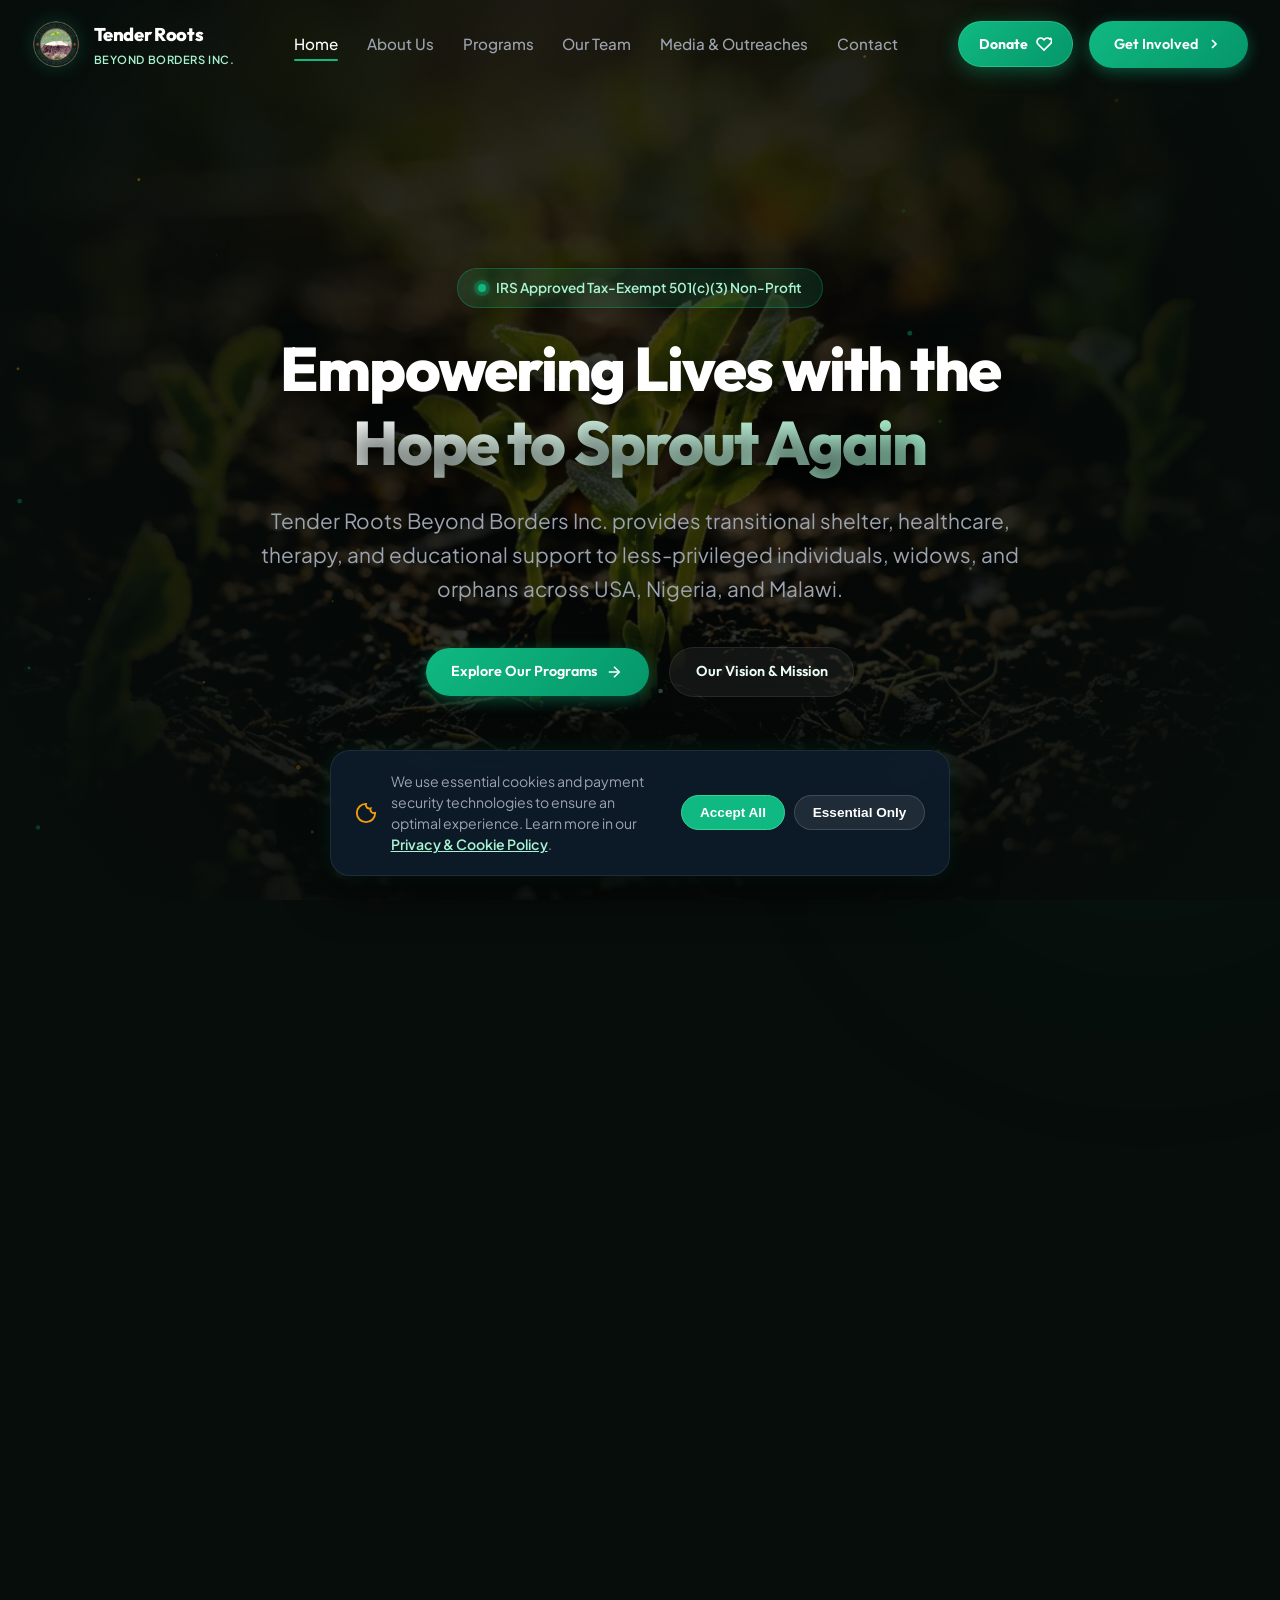
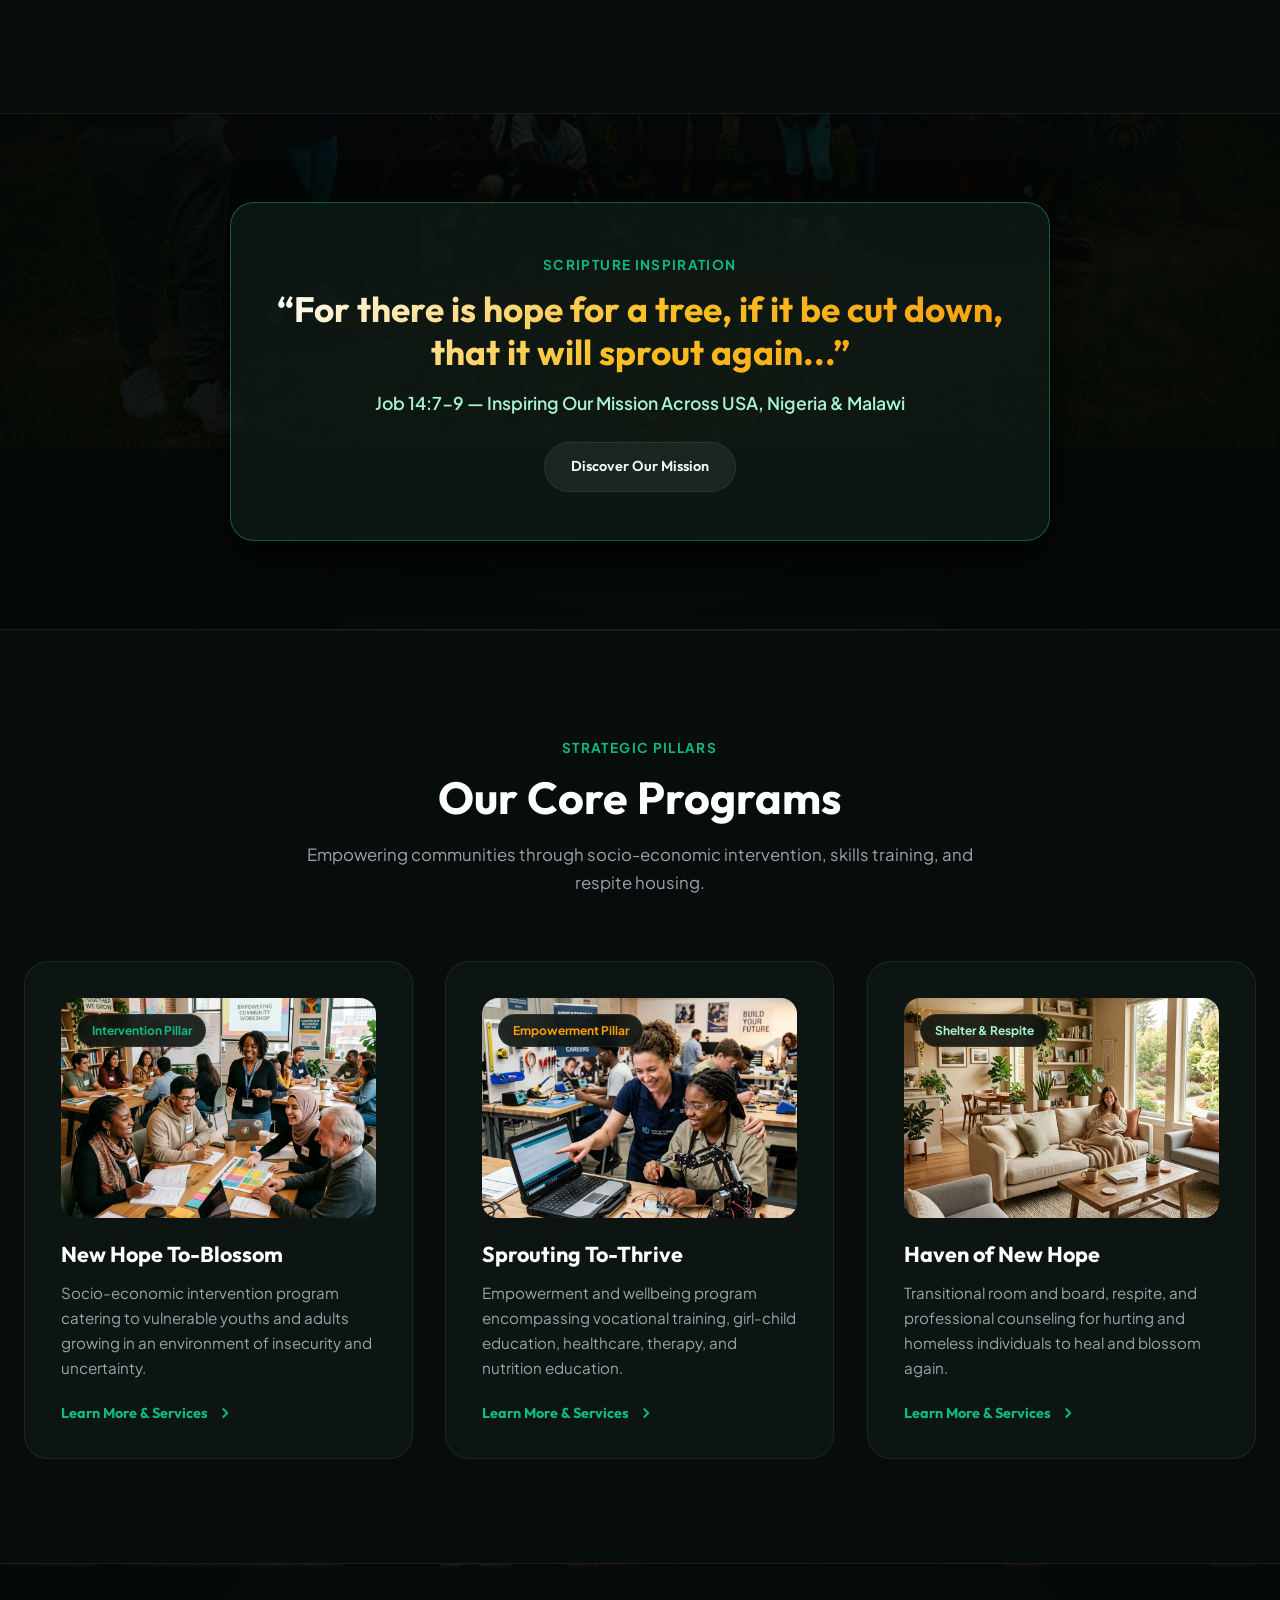
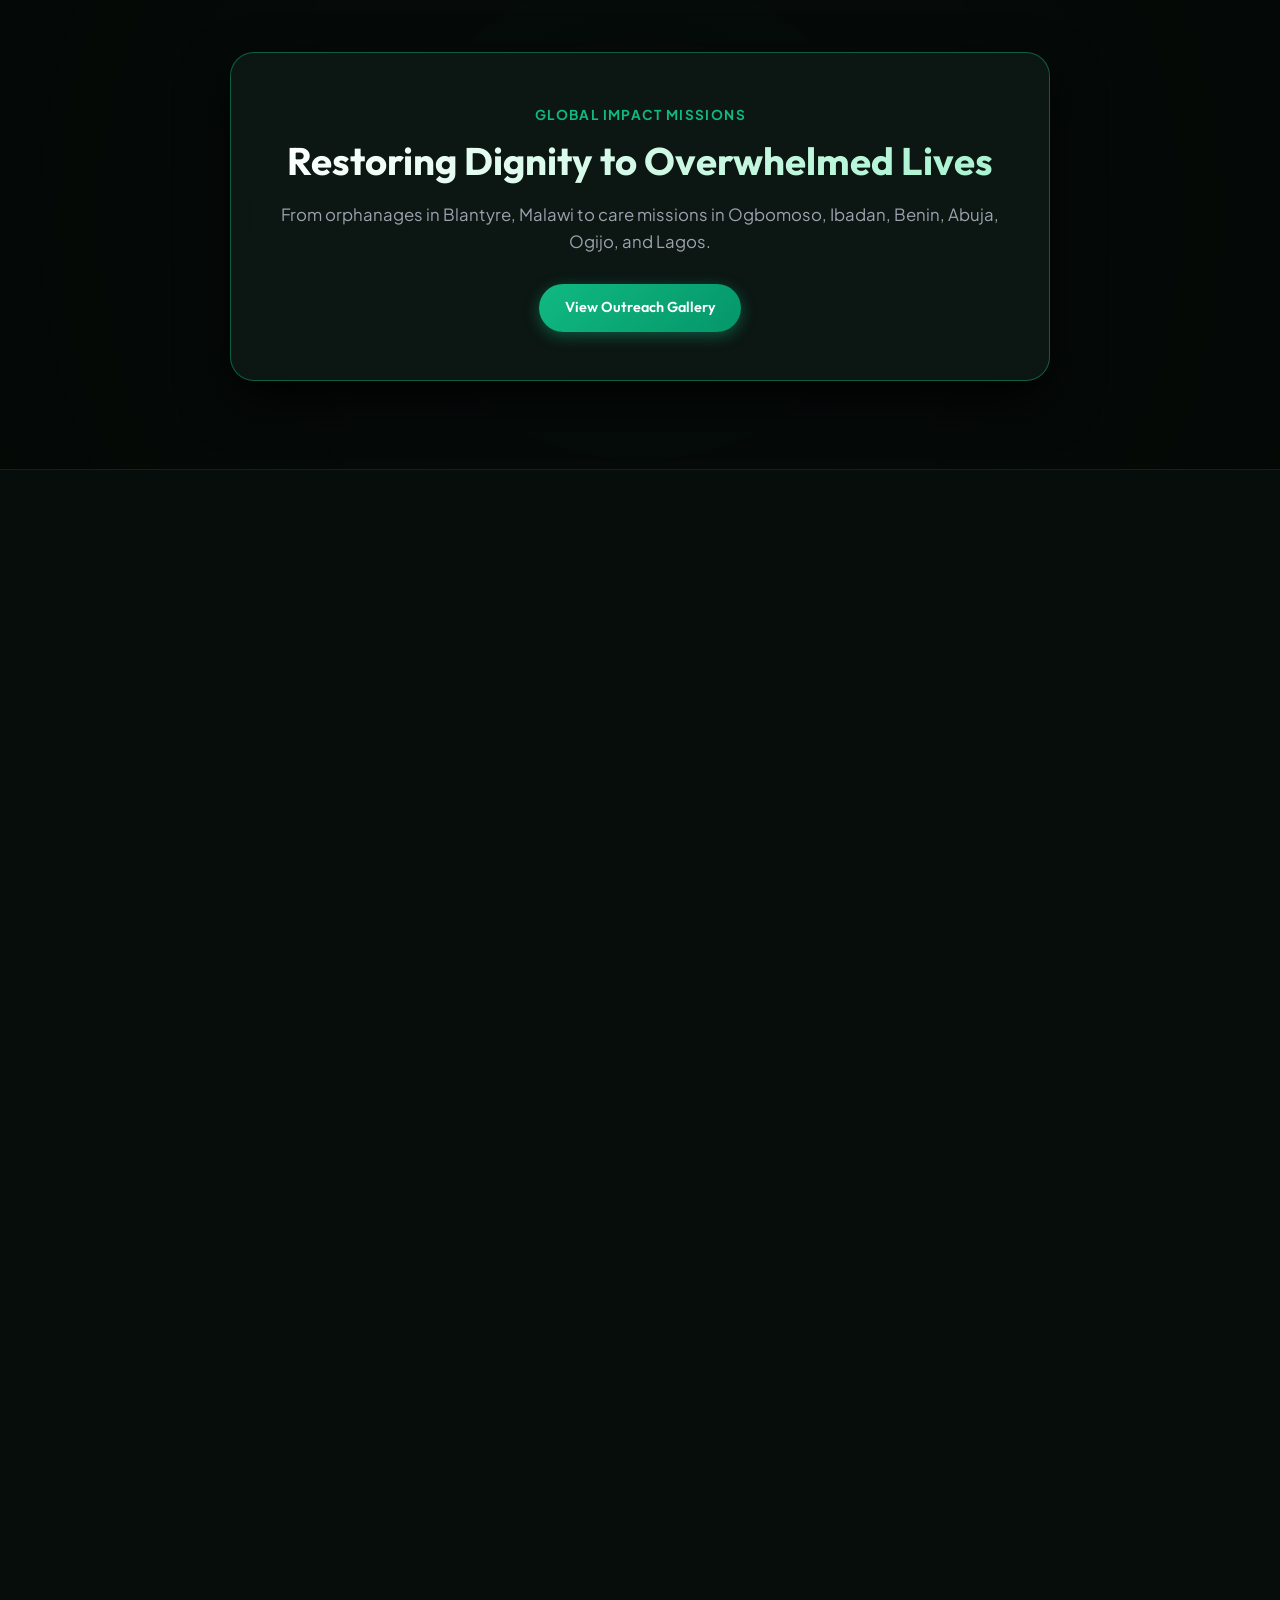
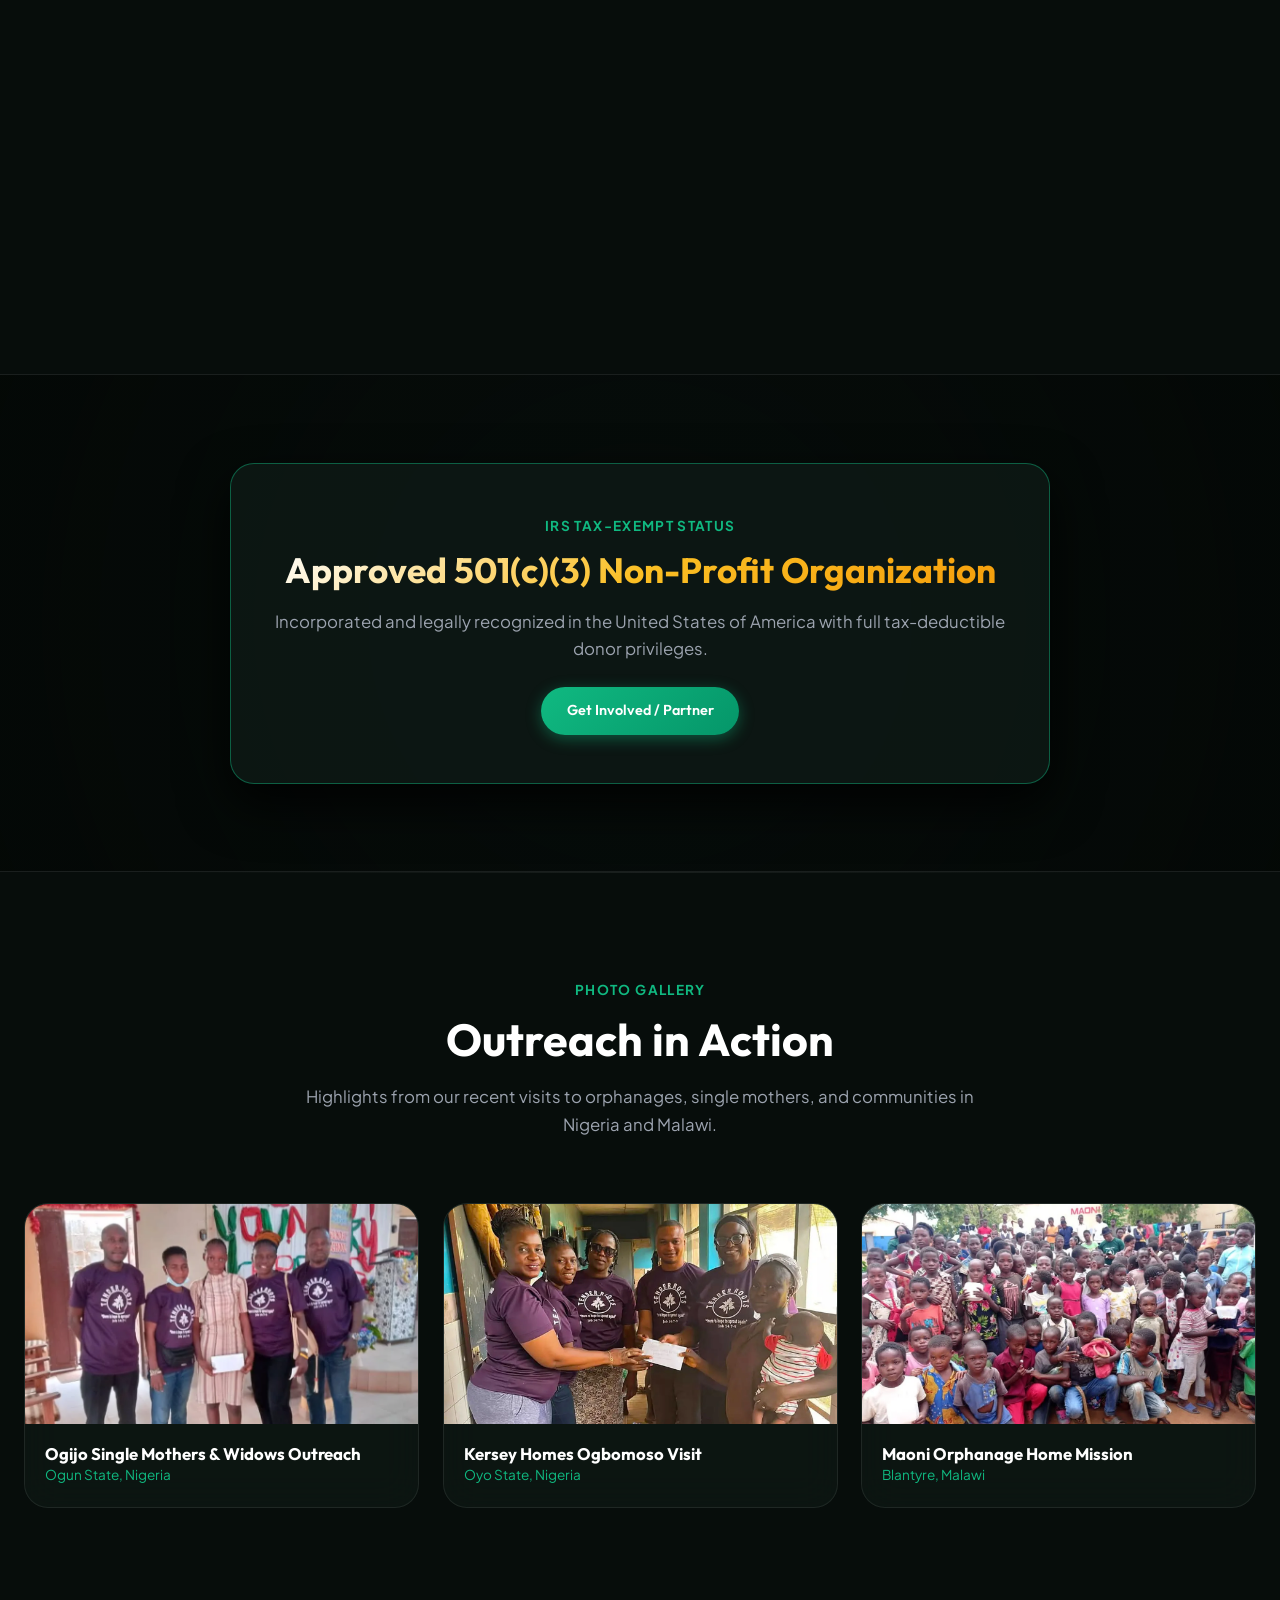
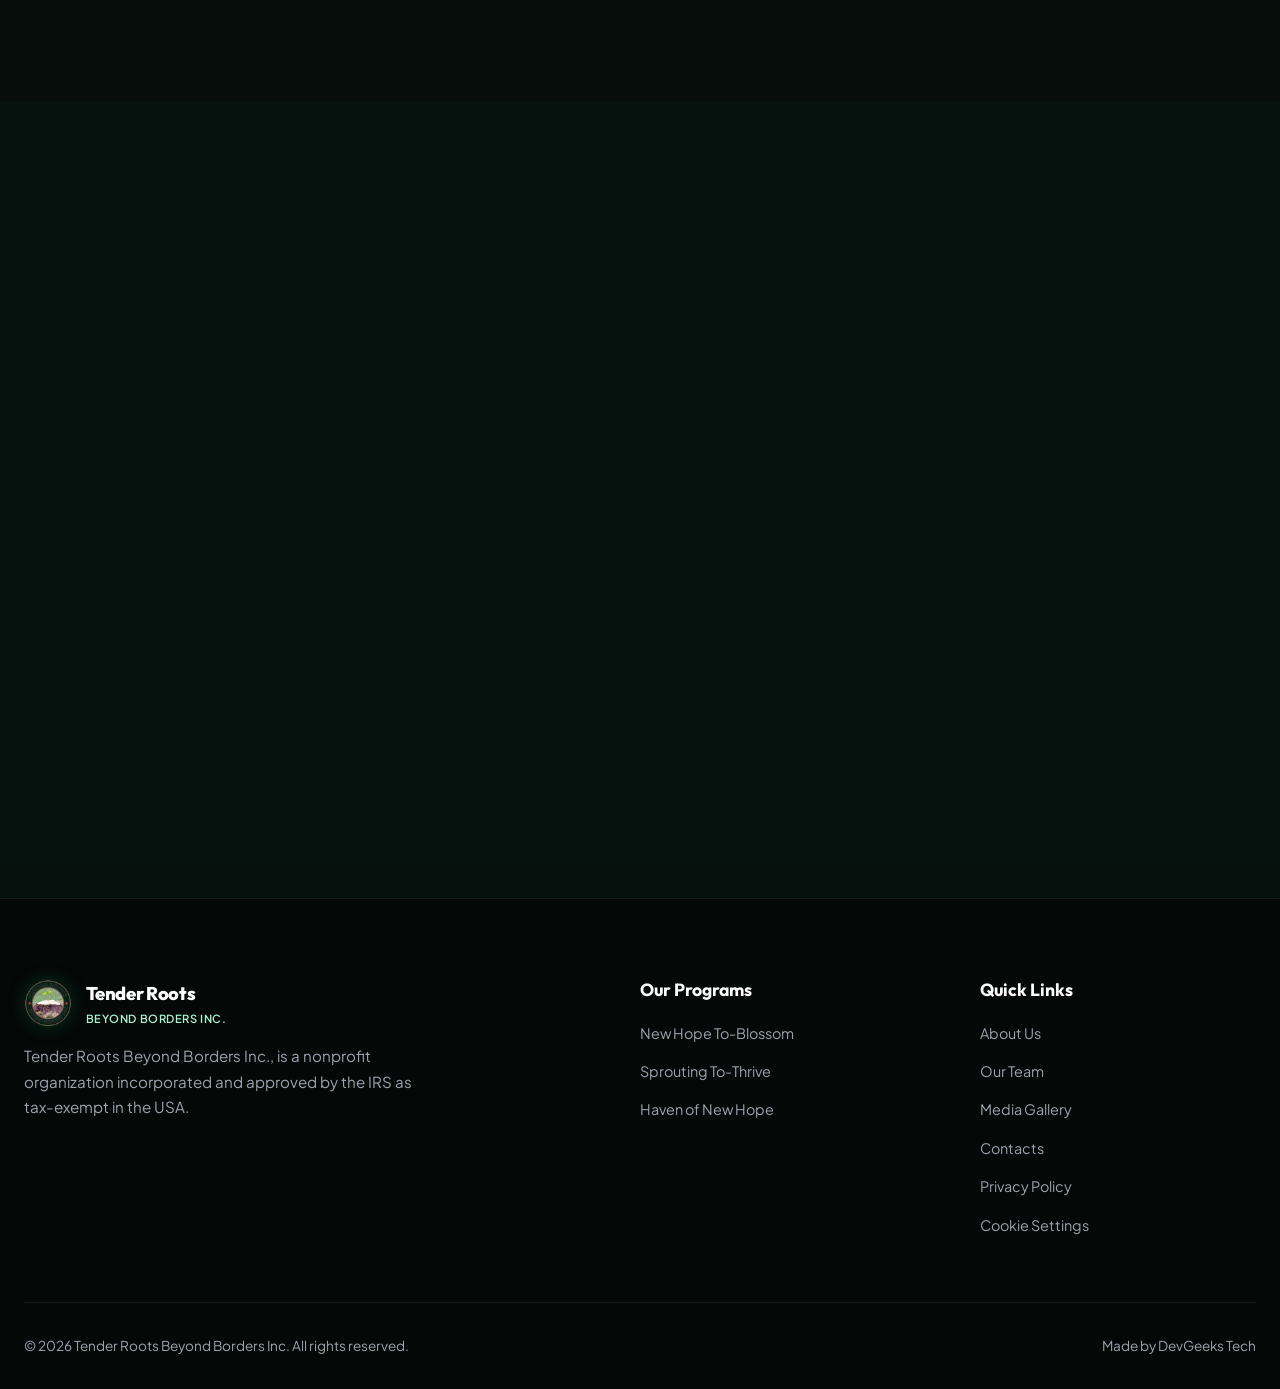
==== index.html @ 951d731a "chore: update organization contact & paypal email to tenderrootsbeyondborders@gmail.com" ====
<!DOCTYPE html>
<html lang="en">
<head>
  <meta charset="UTF-8">
  <meta name="viewport" content="width=device-width, initial-scale=1.0">
  <title>Tender Roots Beyond Borders Inc. – Hope to Sprout Again</title>
  <meta name="description" content="Tender Roots Beyond Borders Inc. (TRBB) is an IRS-approved 501(c)(3) nonprofit organization dedicated to empowering vulnerable individuals, orphans, and communities across the USA, Nigeria, and Malawi.">
  <meta name="keywords" content="Tender Roots Beyond Borders, TRBB, 501c3 nonprofit, tax-exempt organization, orphan empowerment, vocational training, transitional shelter, charity USA, charity Nigeria, charity Malawi, humanitarian outreach">
  <meta name="robots" content="index, follow, max-image-preview:large, max-snippet:-1, max-video-preview:-1">
  <link rel="canonical" href="https://tenderrootsbeyondborders.org/">

  <!-- Theme & Favicons -->
  <meta name="theme-color" content="#0d1b2a">
  <link rel="icon" type="image/png" href="images/favicon.webp">
  <link rel="apple-touch-icon" href="images/cropped-tr_logo.webp">

  <!-- Open Graph / Facebook -->
  <meta property="og:locale" content="en_US">
  <meta property="og:type" content="website">
  <meta property="og:title" content="Tender Roots Beyond Borders Inc. – Hope to Sprout Again">
  <meta property="og:description" content="IRS-approved 501(c)(3) nonprofit organization creating opportunities for new hope to thrive for vulnerable individuals across the USA, Nigeria, and Malawi.">
  <meta property="og:url" content="https://tenderrootsbeyondborders.org/">
  <meta property="og:site_name" content="Tender Roots Beyond Borders Inc.">
  <meta property="og:image" content="https://tenderrootsbeyondborders.org/images/tr_logo.webp">
  <meta property="og:image:alt" content="Tender Roots Beyond Borders Logo">

  <!-- Twitter Cards -->
  <meta name="twitter:card" content="summary_large_image">
  <meta name="twitter:title" content="Tender Roots Beyond Borders Inc. – Hope to Sprout Again">
  <meta name="twitter:description" content="IRS-approved 501(c)(3) nonprofit creating opportunities for new hope across the USA, Nigeria, and Malawi.">
  <meta name="twitter:image" content="https://tenderrootsbeyondborders.org/images/tr_logo.webp">

  <link rel="stylesheet" href="styles.css?v=6">
  <!-- Preconnect to Flutterwave Gateway Servers -->
  <link rel="preconnect" href="https://checkout.flutterwave.com">
  <link rel="preconnect" href="https://api.flutterwave.com">
  <!-- Flutterwave Inline Checkout SDK -->
  <script src="https://checkout.flutterwave.com/v3.js"></script>

  <!-- Schema.org JSON-LD Structured Data -->
  <script type="application/ld+json">
  {
    "@context": "https://schema.org",
    "@graph": [
      {
        "@type": "NonprofitOrganization",
        "@id": "https://tenderrootsbeyondborders.org/#organization",
        "name": "Tender Roots Beyond Borders Inc.",
        "alternateName": ["Tender Roots", "TRBB"],
        "url": "https://tenderrootsbeyondborders.org/",
        "logo": "https://tenderrootsbeyondborders.org/images/tr_logo.webp",
        "image": "https://tenderrootsbeyondborders.org/images/tr_logo.webp",
        "description": "Tender Roots Beyond Borders Inc. is an IRS-approved 501(c)(3) nonprofit organization dedicated to empowering vulnerable individuals, orphans, and communities across the USA, Nigeria, and Malawi.",
        "taxID": "501(c)(3)",
        "nonprofitStatus": "Nonprofit501c3",
        "email": "tenderrootsbeyondborders@gmail.com",
        "telephone": "+1-720-495-8872",
        "address": {
          "@type": "PostalAddress",
          "addressRegion": "Colorado",
          "addressCountry": "US"
        },
        "areaServed": [
          { "@type": "Country", "name": "United States" },
          { "@type": "Country", "name": "Nigeria" },
          { "@type": "Country", "name": "Malawi" }
        ],
        "contactPoint": {
          "@type": "ContactPoint",
          "telephone": "+1-720-495-8872",
          "contactType": "customer service",
          "email": "tenderrootsbeyondborders@gmail.com",
          "availableLanguage": ["English"]
        }
      },
      {
        "@type": "WebSite",
        "@id": "https://tenderrootsbeyondborders.org/#website",
        "url": "https://tenderrootsbeyondborders.org/",
        "name": "Tender Roots Beyond Borders Inc.",
        "publisher": {
          "@id": "https://tenderrootsbeyondborders.org/#organization"
        },
        "inLanguage": "en-US"
      }
    ]
  }
  </script>
</head>
<body>

  <!-- =====================================================================
       PAGE LOADER
       ===================================================================== -->
  <div id="page-loader" class="page-loader" role="status" aria-label="Loading Tender Roots Beyond Borders">
    <div class="loader-backdrop"></div>

    <div class="loader-inner">
      <!-- Logo -->
      <div class="loader-logo">
        <img src="images/cropped-tr_logo.webp" alt="Tender Roots Logo" class="loader-logo-img">
        <div class="loader-logo-ring"></div>
        <div class="loader-logo-ring loader-logo-ring--2"></div>
      </div>

      <!-- Brand text -->
      <div class="loader-brand">
        <span class="loader-brand-name">Tender Roots</span>
        <span class="loader-brand-tag">Beyond Borders Inc.</span>
      </div>

      <!-- Tagline -->
      <p class="loader-tagline">Hope to Sprout Again</p>

      <!-- Progress bar -->
      <div class="loader-progress-wrap" aria-hidden="true">
        <div class="loader-progress-bar"></div>
      </div>

      <!-- Dot spinner -->
      <div class="loader-dots" aria-hidden="true">
        <span></span><span></span><span></span>
      </div>
    </div>
  </div>

  <!-- Ambient Background Glow Orbs -->
  <div class="ambient-glow ambient-glow-1"></div>
  <div class="ambient-glow ambient-glow-2"></div>
  <div class="ambient-glow ambient-glow-3"></div>

  <!-- Sticky Glassmorphism Header -->
  <header class="navbar">
    <div class="nav-container">
      <a href="index.html" class="brand-logo">
        <img src="images/tr_logo.webp" alt="Tender Roots Logo" class="official-logo-img">
        <div class="brand-text-wrap">
          <span class="brand-name">Tender Roots</span>
          <span class="brand-tag">Beyond Borders Inc.</span>
        </div>
      </a>

      <ul class="nav-menu">
        <li class="nav-drawer-header">
          <a href="index.html" class="brand-logo">
            <img src="images/tr_logo.webp" alt="Tender Roots Logo" class="official-logo-img">
            <div class="brand-text-wrap">
              <span class="brand-name">Tender Roots</span>
              <span class="brand-tag">Beyond Borders Inc.</span>
            </div>
          </a>
          <button class="nav-drawer-close" aria-label="Close navigation menu">&#x2715;</button>
        </li>
        <li><a href="index.html" class="nav-link active">Home</a></li>
        <li><a href="about/" class="nav-link">About Us</a></li>
        <li><a href="programs/" class="nav-link">Programs</a></li>
        <li><a href="our-team/" class="nav-link">Our Team</a></li>
        <li><a href="media/" class="nav-link">Media & Outreaches</a></li>
        <li><a href="contact/" class="nav-link">Contact</a></li>
        <li class="mobile-drawer-cta">
          <a href="donate/" class="btn btn-primary" style="width: 100%; justify-content: center; background: linear-gradient(135deg, #F59E0B, #D97706); border: none;">
            <span>Donate Now</span>
            <svg width="18" height="18" viewBox="0 0 24 24" fill="none" stroke="currentColor" stroke-width="2.5"><path d="M20.84 4.61a5.5 5.5 0 0 0-7.78 0L12 5.67l-1.06-1.06a5.5 5.5 0 0 0-7.78 7.78l1.06 1.06L12 21.23l8.72-8.72 1.06-1.06a5.5 5.5 0 0 0 0-7.78z"></path></svg>
          </a>
        </li>
      </ul>

      <div class="nav-actions">
        <a href="donate/" class="btn-donate-nav">
          <span>Donate</span>
          <svg width="16" height="16" viewBox="0 0 24 24" fill="none" stroke="currentColor" stroke-width="2.5"><path d="M20.84 4.61a5.5 5.5 0 0 0-7.78 0L12 5.67l-1.06-1.06a5.5 5.5 0 0 0-7.78 7.78l1.06 1.06L12 21.23l8.72-8.72 1.06-1.06a5.5 5.5 0 0 0 0-7.78z"></path></svg>
        </a>
        <a href="contact/" class="btn btn-primary">
          <span>Get Involved</span>
          <svg width="16" height="16" viewBox="0 0 24 24" fill="none" stroke="currentColor" stroke-width="2.5"><polyline points="9 18 15 12 9 6"></polyline></svg>
        </a>
      </div>
      <button class="mobile-toggle" aria-label="Toggle navigation menu">
        <span></span>
        <span></span>
        <span></span>
      </button>
    </div>
  </header>

  <!-- Hero Parallax Section -->
  <section class="hero">
    <div class="parallax-bg"></div>
    <div class="hero-overlay"></div>

    <div class="hero-content reveal">
      <div class="hero-badge">
        <span class="pulse-dot"></span>
        <span>IRS Approved Tax-Exempt 501(c)(3) Non-Profit</span>
      </div>
      
      <h1 class="hero-title">
        Empowering Lives with the <br>
        <span class="gradient-text">Hope to Sprout Again</span>
      </h1>
      
      <p class="hero-subtitle">
        Tender Roots Beyond Borders Inc. provides transitional shelter, healthcare, therapy, and educational support to less-privileged individuals, widows, and orphans across USA, Nigeria, and Malawi.
      </p>

      <div class="hero-cta-group">
        <a href="programs/" class="btn btn-primary">
          <span>Explore Our Programs</span>
          <svg width="18" height="18" viewBox="0 0 24 24" fill="none" stroke="currentColor" stroke-width="2"><line x1="5" y1="12" x2="19" y2="12"></line><polyline points="12 5 19 12 12 19"></polyline></svg>
        </a>
        <a href="about/" class="btn btn-glass">
          <span>Our Vision & Mission</span>
        </a>
      </div>
    </div>

    <a href="#about" class="scroll-indicator">
      <div class="mouse-icon">
        <div class="wheel"></div>
      </div>
    </a>
  </section>

  <!-- Section: About Overview -->
  <section class="section" id="about">
    <div class="container">
      <div class="about-grid">
        
        <div class="about-image-wrapper reveal-left">
          <img src="images/malawi-cover.webp" alt="Tender Roots Global Mission">
          <div class="about-floating-badge">
            <div class="badge-icon">
              <svg width="24" height="24" viewBox="0 0 24 24" fill="none" stroke="currentColor" stroke-width="2"><path d="M12 22s8-4 8-10V5l-8-3-8 3v7c0 6 8 10 8 10z"></path></svg>
            </div>
            <div class="badge-text">
              <h4>Haven of Hope</h4>
              <p>USA, Nigeria & Malawi</p>
            </div>
          </div>
        </div>

        <div class="about-content reveal-right">
          <div class="card-glass">
            <span class="section-tag">A Few Words About Us</span>
            <h2 class="section-title gradient-text">Restoring Hope & Dignity</h2>
            <p style="color: var(--text-muted); margin-bottom: 1.25rem; font-size: 1.05rem;">
              Tender Roots Beyond Borders Inc., is a nonprofit organization incorporated and approved by the IRS as tax-exempt organization in the United States of America.
            </p>
            <p style="color: var(--text-muted); margin-bottom: 1.5rem; font-size: 1.05rem;">
              We are committed to creating opportunities for new hope to thrive for neglected individuals who are overwhelmed by daunting challenges of life that have put them in a state of despair.
            </p>
            
            <div class="scripture-quote">
              “For there is hope for a tree, if it be cut down, that it will sprout again, and that its tender shoots will not cease.” — <strong>Job 14:7-9</strong>
            </div>

            <div style="margin-top: 2rem;">
              <a href="about/" class="btn btn-primary">
                <span>Read Full Story</span>
                <svg width="16" height="16" viewBox="0 0 24 24" fill="none" stroke="currentColor" stroke-width="2"><polyline points="9 18 15 12 9 6"></polyline></svg>
              </a>
            </div>
          </div>
        </div>

      </div>
    </div>
  </section>

  <!-- MID-PAGE PARALLAX BREAKOUT 1: SCRIPTURE & VISION -->
  <section class="section-parallax-breakout">
    <div class="parallax-bg-layer" style="background-image: url('images/malawi-cover.webp');"></div>
    <div class="parallax-breakout-overlay"></div>
    <div class="parallax-breakout-content reveal">
      <div class="parallax-breakout-card">
        <span class="section-tag">Scripture Inspiration</span>
        <h3 class="gradient-text-gold" style="font-size: clamp(1.6rem, 3vw, 2.2rem); margin-bottom: 1rem;">“For there is hope for a tree, if it be cut down, that it will sprout again...”</h3>
        <p style="color: var(--accent-mint); font-weight: 600; font-size: 1.1rem; margin-bottom: 1.5rem;">Job 14:7-9 — Inspiring Our Mission Across USA, Nigeria &amp; Malawi</p>
        <a href="about/" class="btn btn-glass"><span>Discover Our Mission</span></a>
      </div>
    </div>
  </section>

  <!-- Section: Three Core Programs -->
  <section class="section" id="programs">
    <div class="container">
      
      <div class="section-header reveal">
        <span class="section-tag">Strategic Pillars</span>
        <h2 class="section-title">Our Core Programs</h2>
        <p class="section-desc">Empowering communities through socio-economic intervention, skills training, and respite housing.</p>
      </div>

      <div class="programs-grid">
        
        <!-- Program 1: Blossom -->
        <div class="card-glass program-card reveal" style="animation-delay: 0.1s;">
          <div class="program-thumb">
            <span class="program-tag">Intervention Pillar</span>
            <img src="images/program_blossom.webp" alt="New Hope To-Blossom">
          </div>
          <div>
            <h3 class="program-title">New Hope To-Blossom</h3>
            <p class="program-desc">Socio-economic intervention program catering to vulnerable youths and adults growing in an environment of insecurity and uncertainty.</p>
          </div>
          <button class="program-btn" data-program="blossom">
            <span>Learn More &amp; Services</span>
            <svg width="18" height="18" viewBox="0 0 24 24" fill="none" stroke="currentColor" stroke-width="2.5"><polyline points="9 18 15 12 9 6"></polyline></svg>
          </button>
        </div>

        <!-- Program 2: Thrive -->
        <div class="card-glass program-card reveal" style="animation-delay: 0.2s;">
          <div class="program-thumb">
            <span class="program-tag" style="color: var(--accent-gold);">Empowerment Pillar</span>
            <img src="images/program_thrive.webp" alt="Sprouting To-Thrive">
          </div>
          <div>
            <h3 class="program-title">Sprouting To-Thrive</h3>
            <p class="program-desc">Empowerment and wellbeing program encompassing vocational training, girl-child education, healthcare, therapy, and nutrition education.</p>
          </div>
          <button class="program-btn" data-program="thrive">
            <span>Learn More &amp; Services</span>
            <svg width="18" height="18" viewBox="0 0 24 24" fill="none" stroke="currentColor" stroke-width="2.5"><polyline points="9 18 15 12 9 6"></polyline></svg>
          </button>
        </div>

        <!-- Program 3: Haven -->
        <div class="card-glass program-card reveal" style="animation-delay: 0.3s;">
          <div class="program-thumb">
            <span class="program-tag" style="color: var(--accent-mint);">Shelter &amp; Respite</span>
            <img src="images/program_haven.webp" alt="Haven of New Hope">
          </div>
          <div>
            <h3 class="program-title">Haven of New Hope</h3>
            <p class="program-desc">Transitional room and board, respite, and professional counseling for hurting and homeless individuals to heal and blossom again.</p>
          </div>
          <button class="program-btn" data-program="haven">
            <span>Learn More &amp; Services</span>
            <svg width="18" height="18" viewBox="0 0 24 24" fill="none" stroke="currentColor" stroke-width="2.5"><polyline points="9 18 15 12 9 6"></polyline></svg>
          </button>
        </div>

      </div>

    </div>
  </section>

  <!-- MID-PAGE PARALLAX BREAKOUT 2: GLOBAL OUTREACH IMPACT -->
  <section class="section-parallax-breakout">
    <div class="parallax-bg-layer" style="background-image: url('images/kersey_cover-1.webp');"></div>
    <div class="parallax-breakout-overlay"></div>
    <div class="parallax-breakout-content reveal">
      <div class="parallax-breakout-card">
        <span class="section-tag">Global Impact Missions</span>
        <h3 class="gradient-text" style="font-size: clamp(1.8rem, 3.5vw, 2.4rem); margin-bottom: 1rem;">Restoring Dignity to Overwhelmed Lives</h3>
        <p style="color: var(--text-muted); font-size: 1.05rem; margin-bottom: 1.75rem;">From orphanages in Blantyre, Malawi to care missions in Ogbomoso, Ibadan, Benin, Abuja, Ogijo, and Lagos.</p>
        <a href="media/" class="btn btn-primary"><span>View Outreach Gallery</span></a>
      </div>
    </div>
  </section>

  <!-- Section: Animated Impact Numbers -->
  <section class="section">
    <div class="container">
      <div class="stats-banner reveal">
        <div class="stats-grid">
          <div class="stat-item">
            <div class="stat-number-wrap">
              <span class="stat-number" data-target="350">0</span>+
            </div>
            <span class="stat-label">Vulnerable Lives Impacted</span>
          </div>

          <div class="stat-item">
            <div class="stat-number-wrap">
              <span class="stat-number" data-target="10">0</span>+
            </div>
            <span class="stat-label">Outreach Missions Executed</span>
          </div>

          <div class="stat-item">
            <div class="stat-number-wrap">
              <span class="stat-number" data-target="3">0</span>
            </div>
            <span class="stat-label">Countries Active (USA, NG, MW)</span>
          </div>

          <div class="stat-item">
            <div class="stat-number-wrap">
              <span class="stat-number" data-target="100">0</span>%
            </div>
            <span class="stat-label">IRS Tax-Deductible Non-Profit</span>
          </div>
        </div>
      </div>
    </div>
  </section>

  <!-- Section: Leadership Showcase -->
  <section class="section">
    <div class="container">
      <div class="section-header reveal">
        <span class="section-tag">Board of Trustees</span>
        <h2 class="section-title">Visionary Leadership</h2>
        <p class="section-desc">Guided by dedicated leaders, registered nurses, theologians, and policy experts.</p>
      </div>

      <div class="team-grid" style="gap: 2rem;">
        
        <!-- Member 1: Aderoju -->
        <div class="card-glass team-card reveal" style="animation-delay: 0.1s;">
          <div class="team-photo-wrap">
            <img src="images/aderoju_ajibade.webp" alt="Pastor Aderoju Ajibade">
          </div>
          <h4 class="team-name">Pastor Aderoju Ajibade</h4>
          <span class="team-role">President / CEO</span>
          <p class="team-bio-snippet">Visionary leader, Ordained Pastor, Registered Nurse, and CEO of Continental Home Health Inc. (Colorado, USA)...</p>
          <button class="btn-team-modal" data-member="aderoju">Read Full Bio &rarr;</button>
        </div>

        <!-- Member 2: Jemima -->
        <div class="card-glass team-card reveal" style="animation-delay: 0.2s;">
          <div class="team-photo-wrap">
            <img src="images/jemima_ajibade.webp" alt="Praise Jemima Ajibade">
          </div>
          <h4 class="team-name">Praise Jemima Ajibade</h4>
          <span class="team-role">Executive Secretary</span>
          <p class="team-bio-snippet">Master’s degree in public policy (University of Houston), advocating for equitable healthcare & social policies...</p>
          <button class="btn-team-modal" data-member="jemima">Read Full Bio &rarr;</button>
        </div>

        <!-- Member 3: Rev. Grace Eledan -->
        <div class="card-glass team-card reveal" style="animation-delay: 0.3s;">
          <div class="team-photo-wrap">
            <img src="images/grace_eledan.webp" alt="Rev. Grace Eledan">
          </div>
          <h4 class="team-name">Rev. Grace Eledan</h4>
          <span class="team-role">Director</span>
          <p class="team-bio-snippet">President & Founder of Women Aflame International, Co-Pastor at Leaders Church International (Atlanta, USA)...</p>
          <button class="btn-team-modal" data-member="eledan">Read Full Bio &rarr;</button>
        </div>

      </div>

      <div style="text-align: center; margin-top: 3rem;" class="reveal">
        <a href="our-team/" class="btn btn-glass">
          <span>Meet Regional Coordinators</span>
          <svg width="16" height="16" viewBox="0 0 24 24" fill="none" stroke="currentColor" stroke-width="2"><polyline points="9 18 15 12 9 6"></polyline></svg>
        </a>
      </div>
    </div>
  </section>

  <!-- MID-PAGE PARALLAX BREAKOUT 3: IRS TAX EXEMPT SPOTLIGHT -->
  <section class="section-parallax-breakout">
    <div class="parallax-bg-layer" style="background-image: url('images/oge-cover.webp');"></div>
    <div class="parallax-breakout-overlay"></div>
    <div class="parallax-breakout-content reveal">
      <div class="parallax-breakout-card">
        <span class="section-tag">IRS Tax-Exempt Status</span>
        <h3 class="gradient-text-gold" style="font-size: clamp(1.7rem, 3.2vw, 2.2rem); margin-bottom: 1rem;">Approved 501(c)(3) Non-Profit Organization</h3>
        <p style="color: var(--text-muted); font-size: 1.05rem; margin-bottom: 1.5rem;">Incorporated and legally recognized in the United States of America with full tax-deductible donor privileges.</p>
        <a href="contact/" class="btn btn-primary"><span>Get Involved / Partner</span></a>
      </div>
    </div>
  </section>

  <!-- Section: Real Outreach Media Showcase -->
  <section class="section">
    <div class="container">
      <div class="section-header reveal">
        <span class="section-tag">Photo Gallery</span>
        <h2 class="section-title">Outreach in Action</h2>
        <p class="section-desc">Highlights from our recent visits to orphanages, single mothers, and communities in Nigeria and Malawi.</p>
      </div>

      <div class="outreach-grid" style="gap: 1.5rem;">
        
        <div class="card-glass outreach-card reveal" data-mission="ogijo">
          <div class="outreach-img-wrap">
            <img src="images/WhatsApp-Image-2024-01-03-at-7.01.09-AM.webp" alt="Ogijo Outreach">
            <div class="lightbox-trigger-overlay">
              <svg width="32" height="32" viewBox="0 0 24 24" fill="none" stroke="currentColor" stroke-width="2"><circle cx="11" cy="11" r="8"></circle><line x1="21" y1="21" x2="16.65" y2="16.65"></line><line x1="11" y1="8" x2="11" y2="14"></line><line x1="8" y1="11" x2="14" y2="11"></line></svg>
            </div>
          </div>
          <div style="padding: 1.25rem;">
            <h4 style="font-size: 1.05rem; color: #FFF;">Ogijo Single Mothers & Widows Outreach</h4>
            <p style="font-size: 0.85rem; color: var(--primary-emerald);">Ogun State, Nigeria</p>
          </div>
        </div>

        <div class="card-glass outreach-card reveal" data-mission="kersey" style="animation-delay: 0.15s;">
          <div class="outreach-img-wrap">
            <img src="images/kersey_cover-1.webp" alt="Kersey Homes Ogbomoso">
            <div class="lightbox-trigger-overlay">
              <svg width="32" height="32" viewBox="0 0 24 24" fill="none" stroke="currentColor" stroke-width="2"><circle cx="11" cy="11" r="8"></circle><line x1="21" y1="21" x2="16.65" y2="16.65"></line><line x1="11" y1="8" x2="11" y2="14"></line><line x1="8" y1="11" x2="14" y2="11"></line></svg>
            </div>
          </div>
          <div style="padding: 1.25rem;">
            <h4 style="font-size: 1.05rem; color: #FFF;">Kersey Homes Ogbomoso Visit</h4>
            <p style="font-size: 0.85rem; color: var(--primary-emerald);">Oyo State, Nigeria</p>
          </div>
        </div>

        <div class="card-glass outreach-card reveal" data-mission="maoni" style="animation-delay: 0.3s;">
          <div class="outreach-img-wrap">
            <img src="images/FB_IMG_1733439727867.webp" alt="Maoni Orphanage Malawi">
            <div class="lightbox-trigger-overlay">
              <svg width="32" height="32" viewBox="0 0 24 24" fill="none" stroke="currentColor" stroke-width="2"><circle cx="11" cy="11" r="8"></circle><line x1="21" y1="21" x2="16.65" y2="16.65"></line><line x1="11" y1="8" x2="11" y2="14"></line><line x1="8" y1="11" x2="14" y2="11"></line></svg>
            </div>
          </div>
          <div style="padding: 1.25rem;">
            <h4 style="font-size: 1.05rem; color: #FFF;">Maoni Orphanage Home Mission</h4>
            <p style="font-size: 0.85rem; color: var(--primary-emerald);">Blantyre, Malawi</p>
          </div>
        </div>

      </div>

      <div style="text-align: center; margin-top: 2.5rem;" class="reveal">
        <a href="media/" class="btn btn-glass">
          <span>View All 13 Outreach Gallery Missions &rarr;</span>
        </a>
      </div>
    </div>
  </section>

  <!-- Section: Contact & Inquiry Form -->
  <section class="section" style="background: rgba(6, 78, 59, 0.08);">
    <div class="container">
      <div class="contact-grid">
        
        <div class="contact-info reveal-left">
          <div class="card-glass">
            <span class="section-tag">Reach Out To Us</span>
            <h2 class="section-title gradient-text">Care &amp; Compassion</h2>
            <p style="color: var(--text-muted); font-size: 1rem;">
              Whether you wish to sponsor an orphan's education, volunteer, or partner with our mission, we welcome your support.
            </p>

            <div class="contact-info-list">
              <div class="contact-info-item copy-pill" data-copy="720-495-8872">
                <div class="info-icon">
                  <svg width="20" height="20" viewBox="0 0 24 24" fill="none" stroke="currentColor" stroke-width="2"><path d="M22 16.92v3a2 2 0 0 1-2.18 2 19.79 19.79 0 0 1-8.63-3.07 19.5 19.5 0 0 1-6-6 19.79 19.79 0 0 1-3.07-8.67A2 2 0 0 1 4.11 2h3a2 2 0 0 1 2 1.72 12.84 12.84 0 0 0 .7 2.81 2 2 0 0 1-.45 2.11L8.09 9.91a16 16 0 0 0 6 6l1.27-1.27a2 2 0 0 1 2.11-.45 12.84 12.84 0 0 0 2.81.7A2 2 0 0 1 22 16.92z"></path></svg>
                </div>
                <div>
                  <h5 style="color: #FFF;">Telephone (USA)</h5>
                  <p style="color: var(--primary-emerald); font-weight: 700;">720-495-8872 <span style="font-size: 0.75rem; color: var(--text-muted);">(Click to copy)</span></p>
                </div>
              </div>

              <div class="contact-info-item copy-pill" data-copy="tenderrootsbeyondborders@gmail.com">
                <div class="info-icon">
                  <svg width="20" height="20" viewBox="0 0 24 24" fill="none" stroke="currentColor" stroke-width="2"><path d="M4 4h16c1.1 0 2 .9 2 2v12c0 1.1-.9 2-2 2H4c-1.1 0-2-.9-2-2V6c0-1.1.9-2 2-2z"></path><polyline points="22,6 12,13 2,6"></polyline></svg>
                </div>
                <div>
                  <h5 style="color: #FFF;">Email Address</h5>
                  <p style="color: var(--primary-emerald); font-weight: 600;">tenderrootsbeyondborders@gmail.com <span style="font-size: 0.75rem; color: var(--text-muted);">(Click to copy)</span></p>
                </div>
              </div>
            </div>
          </div>
        </div>

        <div class="contact-form-wrap reveal-right">
          <form class="card-glass" id="trbb-contact-form">
            <h3 style="font-size: 1.4rem; margin-bottom: 1.5rem;">Send Us a Message</h3>
            
            <div class="form-name-row" style="gap: 1rem;">
              <div class="form-group">
                <label class="form-label" for="first-name">First Name *</label>
                <input type="text" id="first-name" class="form-control" placeholder="First Name" required>
              </div>

              <div class="form-group">
                <label class="form-label" for="last-name">Last Name *</label>
                <input type="text" id="last-name" class="form-control" placeholder="Last Name" required>
              </div>
            </div>

            <div class="form-group">
              <label class="form-label" for="email">Email Address *</label>
              <input type="email" id="email" class="form-control" placeholder="yourname@example.com" required>
            </div>

            <div class="form-group">
              <label class="form-label" for="message">Message *</label>
              <textarea id="message" class="form-control" placeholder="How can we assist or collaborate with you?" required></textarea>
            </div>

            <button type="submit" class="btn btn-primary" style="width: 100%; padding: 0.9rem;">
              <span>Submit Message</span>
              <svg width="18" height="18" viewBox="0 0 24 24" fill="none" stroke="currentColor" stroke-width="2"><line x1="22" y1="2" x2="11" y2="13"></line><polygon points="22 2 15 22 11 13 2 9 22 2"></polygon></svg>
            </button>
          </form>
        </div>

      </div>
    </div>
  </section>

  <!-- Modal Popup for Programs & Bios -->
  <div class="modal-overlay" id="program-modal">
    <div class="modal-content">
      <button class="modal-close" aria-label="Close modal">&times;</button>
      <span class="program-tag" id="modal-tag" style="margin-bottom: 1rem; display: inline-block;">Tag</span>
      <h2 id="modal-title" style="margin-bottom: 1rem;" class="gradient-text">Title</h2>
      <div class="modal-img-wrap">
        <img id="modal-img" src="" alt="Detail Visual">
      </div>
      <div id="modal-desc" style="color: var(--text-muted); font-size: 0.95rem; margin-bottom: 1.5rem; line-height: 1.7;">Description content.</div>
      <div id="modal-extra"></div>
    </div>
  </div>

  <!-- Lightbox Gallery Viewer -->
  <div class="lightbox-overlay" id="lightbox-viewer">
    <div class="lightbox-content">
      <button class="lightbox-close" aria-label="Close Lightbox">&times;</button>
      <img id="lightbox-img" src="" alt="Full Resolution Outreach Image" class="lightbox-img">
      <p id="lightbox-caption" class="lightbox-caption">Caption</p>
    </div>
  </div>

  <!-- Toast Notification -->
  <div class="toast-notification" id="toast-notification">
    <svg width="22" height="22" viewBox="0 0 24 24" fill="none" stroke="#10B981" stroke-width="2.5"><polyline points="20 6 9 17 4 12"></polyline></svg>
    <span>Notification text</span>
  </div>

  <!-- Footer -->
  <footer class="footer">
    <div class="container">
      <div class="footer-grid">
        <div class="footer-brand">
          <div class="brand-logo" style="margin-bottom: 1rem;">
            <img src="images/tr_logo.webp" alt="Tender Roots Logo" class="official-logo-img">
            <div class="brand-text-wrap">
              <span class="brand-name">Tender Roots</span>
              <span class="brand-tag">Beyond Borders Inc.</span>
            </div>
          </div>
          <p>Tender Roots Beyond Borders Inc., is a nonprofit organization incorporated and approved by the IRS as tax-exempt in the USA.</p>
        </div>

        <div>
          <h4 class="footer-title">Our Programs</h4>
          <ul class="footer-links">
            <li><a href="programs/#blossom">New Hope To-Blossom</a></li>
            <li><a href="programs/#thrive">Sprouting To-Thrive</a></li>
            <li><a href="programs/#haven">Haven of New Hope</a></li>
          </ul>
        </div>

        <div>
          <h4 class="footer-title">Quick Links</h4>
          <ul class="footer-links">
            <li><a href="about/">About Us</a></li>
            <li><a href="our-team/">Our Team</a></li>
            <li><a href="media/">Media Gallery</a></li>
            <li><a href="contact/">Contacts</a></li>
            <li><a href="privacy/">Privacy Policy</a></li>
            <li><a href="#cookies" class="open-cookie-settings">Cookie Settings</a></li>
          </ul>
        </div>
      </div>

      <div class="footer-bottom">
        <p>&copy; 2026 Tender Roots Beyond Borders Inc. All rights reserved.</p>
        <p>Made by DevGeeks Tech</p>
      </div>
    </div>
  </footer>

  <script src="script.js"></script>
</body>
</html>
---- styles.css ----
/* ==========================================================================
   TENDER ROOTS BEYOND BORDERS INC. - DESIGN SYSTEM & PARALLAX ENGINE
   Theme: Modern Dark Emerald Glassmorphism & GPU Micro-Animations
   ========================================================================== */

@import url('https://fonts.googleapis.com/css2?family=Outfit:wght@300;400;500;600;700;800&family=Plus+Jakarta+Sans:ital,wght@0,300;0,400;0,500;0,600;0,700;1,400&display=swap');

:root {
  /* Color System */
  --primary-emerald: #10B981;
  --primary-hover: #059669;
  --primary-glow: rgba(16, 185, 129, 0.4);
  --forest-dark: #064E3B;
  --forest-deeper: #032E23;
  --accent-gold: #F59E0B;
  --accent-mint: #A7F3D0;
  
  /* Dark Ambient Glassmorphism */
  --bg-dark: #070D0B;
  --bg-card: rgba(15, 26, 22, 0.68);
  --bg-card-hover: rgba(22, 38, 32, 0.88);
  --glass-border: rgba(255, 255, 255, 0.08);
  --glass-border-active: rgba(16, 185, 129, 0.45);
  --glass-blur: blur(18px);

  /* Typography */
  --font-heading: 'Outfit', -apple-system, BlinkMacSystemFont, sans-serif;
  --font-body: 'Plus Jakarta Sans', -apple-system, BlinkMacSystemFont, sans-serif;
  
  --text-main: #ECFDF5;
  --text-muted: #9CA3AF;
  --text-subtle: #6EE7B7;
  
  /* Corner & Shadows */
  --radius-sm: 8px;
  --radius-md: 16px;
  --radius-lg: 24px;
  --radius-full: 9999px;
  
  --shadow-soft: 0 10px 30px -10px rgba(0, 0, 0, 0.5);
  --shadow-glow: 0 0 30px rgba(16, 185, 129, 0.25);
  --shadow-card: 0 20px 40px rgba(0, 0, 0, 0.6);

  /* Transitions */
  --transition-fast: 0.2s cubic-bezier(0.4, 0, 0.2, 1);
  --transition-smooth: 0.4s cubic-bezier(0.16, 1, 0.3, 1);
  --transition-bounce: 0.5s cubic-bezier(0.34, 1.56, 0.64, 1);
}

/* Global: prevent long unbreakable strings from overflowing any container */
a, p, h1, h2, h3, h4, h5, h6, span, li, td, th {
  overflow-wrap: break-word;
  word-break: break-word;
}

/* Base Resets & Smooth Scroll */
*, *::before, *::after {
  box-sizing: border-box;
  margin: 0;
  padding: 0;
}

html {
  scroll-behavior: smooth;
  font-size: 16px;
  color-scheme: dark;
  overflow-x: hidden; /* Prevent horizontal scroll without clipping fixed elements */
}

body {
  font-family: var(--font-body);
  background-color: var(--bg-dark);
  color: var(--text-main);
  line-height: 1.65;
  overflow-x: hidden;
  -webkit-font-smoothing: antialiased;
}

/* Ambient Glow Orbs */
.ambient-glow {
  position: fixed;
  border-radius: 50%;
  filter: blur(140px);
  z-index: 0;
  pointer-events: none;
  opacity: 0.45;
  will-change: transform;
}

.ambient-glow-1 {
  top: -10%;
  left: -10%;
  width: 550px;
  height: 550px;
  background: radial-gradient(circle, var(--forest-dark) 0%, transparent 70%);
}

.ambient-glow-2 {
  top: 45%;
  right: -15%;
  width: 650px;
  height: 650px;
  background: radial-gradient(circle, rgba(16, 185, 129, 0.18) 0%, transparent 70%);
}

.ambient-glow-3 {
  bottom: 5%;
  left: 25%;
  width: 600px;
  height: 600px;
  background: radial-gradient(circle, rgba(245, 158, 11, 0.08) 0%, transparent 70%);
}

/* Custom Scrollbar */
::-webkit-scrollbar {
  width: 10px;
}
::-webkit-scrollbar-track {
  background: var(--bg-dark);
}
::-webkit-scrollbar-thumb {
  background: rgba(16, 185, 129, 0.3);
  border-radius: var(--radius-full);
}
::-webkit-scrollbar-thumb:hover {
  background: var(--primary-emerald);
}

/* Typography Utilities */
h1, h2, h3, h4, h5, h6 {
  font-family: var(--font-heading);
  font-weight: 700;
  line-height: 1.2;
  color: #FFFFFF;
}

.gradient-text {
  background: linear-gradient(135deg, #FFFFFF 0%, var(--accent-mint) 50%, var(--primary-emerald) 100%);
  -webkit-background-clip: text;
  background-clip: text;
  -webkit-text-fill-color: transparent;
}

.gradient-text-gold {
  background: linear-gradient(135deg, #FFF 0%, #FBBF24 50%, var(--accent-gold) 100%);
  -webkit-background-clip: text;
  background-clip: text;
  -webkit-text-fill-color: transparent;
}

/* ==========================================================================
   NAVIGATION BAR (Glassmorphism Header)
   ========================================================================== */
.navbar {
  position: fixed;
  top: 0;
  left: 0;
  width: 100%;
  z-index: 9000;
  padding: 1.25rem 2rem;
  transition: all var(--transition-smooth);
  box-sizing: border-box;
}

.navbar.scrolled {
  padding: 0.75rem 2rem;
  background: rgba(7, 13, 11, 0.92);
  backdrop-filter: var(--glass-blur);
  -webkit-backdrop-filter: var(--glass-blur);
  border-bottom: 1px solid var(--glass-border);
  box-shadow: 0 10px 30px rgba(0, 0, 0, 0.6);
}

.nav-container {
  max-width: 1280px;
  width: 100%;
  margin: 0 auto;
  display: flex;
  align-items: center;
  justify-content: space-between;
  box-sizing: border-box;
  flex-wrap: nowrap;
}

.brand-logo {
  display: flex;
  align-items: center;
  gap: 0.85rem;
  text-decoration: none;
}

.official-logo-img {
  width: 48px;
  height: 48px;
  object-fit: contain;
  filter: drop-shadow(0 0 10px rgba(16, 185, 129, 0.4));
  transition: transform var(--transition-bounce);
}

.brand-logo:hover .official-logo-img {
  transform: scale(1.1) rotate(5deg);
}

.brand-text-wrap {
  display: flex;
  flex-direction: column;
}

.brand-name {
  font-family: var(--font-heading);
  font-weight: 800;
  font-size: 1.15rem;
  letter-spacing: -0.02em;
  color: #FFFFFF;
}

.brand-tag {
  font-size: 0.7rem;
  color: var(--accent-mint);
  letter-spacing: 0.05em;
  text-transform: uppercase;
  font-weight: 600;
}

.nav-menu {
  display: flex;
  align-items: center;
  gap: 1.8rem;
  list-style: none;
}

.nav-link {
  color: var(--text-muted);
  text-decoration: none;
  font-weight: 500;
  font-size: 0.95rem;
  position: relative;
  padding: 0.5rem 0;
  transition: color var(--transition-fast);
}

.nav-link::after {
  content: '';
  position: absolute;
  bottom: 0;
  left: 0;
  width: 0%;
  height: 2px;
  background: var(--primary-emerald);
  border-radius: var(--radius-full);
  transition: width var(--transition-smooth);
}

.nav-link:hover, .nav-link.active {
  color: #FFFFFF;
}

.nav-link:hover::after, .nav-link.active::after {
  width: 100%;
}

.nav-actions {
  display: flex;
  align-items: center;
  gap: 1rem;
}

.btn-donate-nav {
  display: inline-flex;
  align-items: center;
  justify-content: center;
  gap: 0.45rem;
  padding: 0.6rem 1.25rem;
  border-radius: var(--radius-full);
  font-family: var(--font-heading);
  font-weight: 700;
  font-size: 0.88rem;
  background: linear-gradient(135deg, #F59E0B, #D97706);
  color: #FFFFFF;
  border: 1px solid rgba(255, 255, 255, 0.3);
  box-shadow: 0 4px 15px rgba(245, 158, 11, 0.4);
  cursor: pointer;
  transition: all var(--transition-bounce);
  white-space: nowrap;
}

.btn-donate-nav:hover {
  transform: translateY(-2px) scale(1.05);
  box-shadow: 0 8px 25px rgba(245, 158, 11, 0.65);
}

.floating-mobile-donate {
  display: none;
}

.mobile-drawer-cta {
  display: none;
}

.btn {
  display: inline-flex;
  align-items: center;
  justify-content: center;
  gap: 0.5rem;
  padding: 0.75rem 1.6rem;
  border-radius: var(--radius-full);
  font-family: var(--font-heading);
  font-weight: 600;
  font-size: 0.9rem;
  text-decoration: none;
  cursor: pointer;
  border: none;
  outline: none;
  transition: all var(--transition-bounce);
  position: relative;
  overflow: hidden;
}

.btn-primary {
  background: linear-gradient(135deg, var(--primary-emerald), var(--primary-hover));
  color: #FFFFFF;
  box-shadow: 0 4px 15px rgba(16, 185, 129, 0.4);
}

.btn-primary:hover {
  transform: translateY(-3px) scale(1.03);
  box-shadow: 0 8px 25px rgba(16, 185, 129, 0.6);
}

.btn-glass {
  background: rgba(255, 255, 255, 0.06);
  color: var(--text-main);
  border: 1px solid var(--glass-border);
  backdrop-filter: blur(10px);
}

.btn-glass:hover {
  background: rgba(255, 255, 255, 0.14);
  border-color: var(--glass-border-active);
  transform: translateY(-3px);
  color: #FFFFFF;
}

/* Drawer header is hidden on desktop — only visible in mobile slide-out */
.nav-drawer-header {
  display: none;
}

.mobile-toggle {
  display: none;
  flex-direction: column;
  justify-content: center;
  align-items: center;
  gap: 5px;
  width: 44px;
  height: 44px;
  background: transparent;
  border: none;
  cursor: pointer;
  z-index: 1001;
  padding: 8px;
}

.mobile-toggle span {
  width: 22px;
  height: 2px;
  background-color: var(--text-main);
  border-radius: var(--radius-full);
  transition: all var(--transition-smooth);
  display: block;
}

/* ==========================================================================
   PARALLAX HERO SECTIONS (Page Specific Dynamic Parallax)
   ========================================================================== */
.page-hero-parallax {
  position: relative;
  min-height: 48vh;
  display: flex;
  align-items: center;
  justify-content: center;
  padding: 10rem 1.5rem 4rem;
  overflow: hidden;
  text-align: center;
}

.page-parallax-bg {
  position: absolute;
  top: -15%;
  left: 0;
  width: 100%;
  height: 130%;
  background-size: cover;
  background-position: center;
  filter: brightness(0.35) contrast(1.15);
  will-change: transform;
  transform: translate3d(0, 0, 0);
  z-index: 1;
}

.page-hero-overlay {
  position: absolute;
  inset: 0;
  background: linear-gradient(180deg, rgba(7, 13, 11, 0.6) 0%, var(--bg-dark) 100%);
  z-index: 2;
}

.page-hero-content {
  position: relative;
  z-index: 3;
  max-width: 850px;
  margin: 0 auto;
}

/* ==========================================================================
   MID-PAGE FULL-WIDTH PARALLAX BREAKOUT SECTIONS
   ========================================================================== */
.section-parallax-breakout {
  position: relative;
  min-height: 440px;
  display: flex;
  align-items: center;
  justify-content: center;
  padding: 5.5rem 1.5rem;
  overflow: hidden;
  text-align: center;
  border-top: 1px solid var(--glass-border);
  border-bottom: 1px solid var(--glass-border);
  z-index: 2;
}

.section-parallax-breakout .parallax-bg-layer {
  position: absolute;
  top: -30%;
  left: 0;
  width: 100%;
  height: 160%;
  background-size: cover;
  background-position: center;
  filter: brightness(0.36) contrast(1.18);
  will-change: transform;
  transform: translate3d(0, 0, 0);
  z-index: 1;
}

.parallax-breakout-overlay {
  position: absolute;
  inset: 0;
  background: radial-gradient(circle at center, rgba(7, 13, 11, 0.45) 0%, rgba(4, 8, 6, 0.92) 100%);
  z-index: 2;
}

.parallax-breakout-content {
  position: relative;
  z-index: 3;
  max-width: 820px;
  margin: 0 auto;
}

.parallax-breakout-card {
  background: rgba(15, 26, 22, 0.78);
  backdrop-filter: var(--glass-blur);
  -webkit-backdrop-filter: var(--glass-blur);
  border: 1px solid var(--glass-border-active);
  border-radius: var(--radius-lg);
  padding: 3rem 2.5rem;
  box-shadow: 0 20px 50px rgba(0, 0, 0, 0.85);
}

.breadcrumb {
  display: inline-flex;
  align-items: center;
  gap: 0.5rem;
  font-size: 0.85rem;
  color: var(--text-muted);
  background: rgba(255, 255, 255, 0.05);
  padding: 0.4rem 1.25rem;
  border-radius: var(--radius-full);
  border: 1px solid var(--glass-border);
  margin-bottom: 1.25rem;
  backdrop-filter: blur(8px);
}

.breadcrumb a {
  color: var(--accent-mint);
  text-decoration: none;
}

.breadcrumb a:hover {
  text-decoration: underline;
}

.page-banner-title {
  font-size: clamp(2.4rem, 4.5vw, 3.8rem);
  margin-bottom: 1rem;
}

.page-banner-subtitle {
  color: var(--text-muted);
  font-size: 1.1rem;
  max-width: 700px;
  margin: 0 auto;
}

/* Home Hero Special */
.hero {
  position: relative;
  min-height: 100vh;
  display: flex;
  align-items: center;
  justify-content: center;
  padding: 8rem 1.5rem 4rem;
  overflow: hidden;
}

.parallax-bg {
  position: absolute;
  top: -10%;
  left: 0;
  width: 100%;
  height: 120%;
  background-image: url('images/hero_bg.webp');
  background-size: cover;
  background-position: center;
  filter: brightness(0.4) contrast(1.15);
  will-change: transform;
  transform: translate3d(0, 0, 0);
  z-index: 1;
}

.hero-overlay {
  position: absolute;
  inset: 0;
  background: radial-gradient(circle at center, rgba(7, 13, 11, 0.3) 0%, var(--bg-dark) 90%);
  z-index: 2;
}

.hero-content {
  position: relative;
  z-index: 3;
  max-width: 900px;
  text-align: center;
  margin: 0 auto;
}

.hero-badge {
  display: inline-flex;
  align-items: center;
  gap: 0.6rem;
  padding: 0.5rem 1.25rem;
  background: rgba(16, 185, 129, 0.12);
  border: 1px solid rgba(16, 185, 129, 0.3);
  backdrop-filter: var(--glass-blur);
  border-radius: var(--radius-full);
  font-size: 0.85rem;
  font-weight: 600;
  color: var(--accent-mint);
  margin-bottom: 1.5rem;
  box-shadow: 0 4px 20px rgba(0, 0, 0, 0.3);
  animation: pulseGlow 3s infinite alternate;
}

.pulse-dot {
  width: 8px;
  height: 8px;
  background-color: var(--primary-emerald);
  border-radius: 50%;
  box-shadow: 0 0 10px var(--primary-emerald);
  animation: ping 1.5s cubic-bezier(0, 0, 0.2, 1) infinite;
}

.hero-title {
  font-size: clamp(2.4rem, 4.8vw, 4.2rem);
  font-weight: 800;
  letter-spacing: -0.03em;
  margin-bottom: 1.5rem;
  text-shadow: 0 10px 30px rgba(0, 0, 0, 0.9);
}

.hero-subtitle {
  font-size: clamp(1.05rem, 1.8vw, 1.3rem);
  color: var(--text-muted);
  max-width: 780px;
  margin: 0 auto 2.5rem;
  font-weight: 400;
}

.hero-cta-group {
  display: flex;
  align-items: center;
  justify-content: center;
  gap: 1.25rem;
  flex-wrap: wrap;
}

.scroll-indicator {
  position: absolute;
  bottom: 2rem;
  left: 50%;
  transform: translateX(-50%);
  z-index: 3;
  display: flex;
  flex-direction: column;
  align-items: center;
  gap: 0.5rem;
  color: var(--text-muted);
  font-size: 0.8rem;
  text-decoration: none;
  transition: color var(--transition-fast);
}

.scroll-indicator:hover {
  color: var(--primary-emerald);
}

.mouse-icon {
  width: 24px;
  height: 38px;
  border: 2px solid var(--glass-border-active);
  border-radius: 12px;
  position: relative;
}

.wheel {
  width: 4px;
  height: 8px;
  background-color: var(--primary-emerald);
  border-radius: 2px;
  position: absolute;
  top: 6px;
  left: 50%;
  transform: translateX(-50%);
  animation: scrollWheel 2s infinite;
}

/* ==========================================================================
   SECTION COMMON LAYOUTS
   ========================================================================== */
.section {
  position: relative;
  padding: 6.5rem 1.5rem;
  z-index: 2;
}

.container {
  max-width: 1280px;
  margin: 0 auto;
}

.section-header {
  text-align: center;
  max-width: 720px;
  margin: 0 auto 4rem;
}

.section-tag {
  display: inline-block;
  font-size: 0.85rem;
  font-weight: 700;
  text-transform: uppercase;
  letter-spacing: 0.1em;
  color: var(--primary-emerald);
  margin-bottom: 0.75rem;
}

.section-title {
  font-size: clamp(2rem, 3.5vw, 2.8rem);
  margin-bottom: 1rem;
}

.section-desc {
  color: var(--text-muted);
  font-size: 1.05rem;
}

/* ==========================================================================
   3D TILT CARDS & GLASSMORPHISM
   ========================================================================== */
.card-glass {
  background: var(--bg-card);
  backdrop-filter: var(--glass-blur);
  -webkit-backdrop-filter: var(--glass-blur);
  border: 1px solid var(--glass-border);
  border-radius: var(--radius-lg);
  padding: 2.25rem;
  position: relative;
  overflow: hidden;
  transform-style: preserve-3d;
  transition: transform 0.4s cubic-bezier(0.16, 1, 0.3, 1), background var(--transition-smooth), border-color var(--transition-smooth), box-shadow var(--transition-smooth);
}

.card-glass::before {
  content: '';
  position: absolute;
  top: 0;
  left: 0;
  width: 100%;
  height: 3px;
  background: linear-gradient(90deg, transparent, var(--primary-emerald), transparent);
  opacity: 0;
  transition: opacity var(--transition-smooth);
}

.card-glass:hover {
  background: var(--bg-card-hover);
  border-color: var(--glass-border-active);
  box-shadow: var(--shadow-card), var(--shadow-glow);
}

.card-glass:hover::before {
  opacity: 1;
}

.scripture-quote {
  border-left: 3px solid var(--accent-gold);
  padding-left: 1.25rem;
  margin: 1rem 0;
  font-style: italic;
  color: var(--accent-mint);
}

/* ==========================================================================
   ABOUT & TIMELINE STYLES
   ========================================================================== */
.about-grid {
  display: grid;
  grid-template-columns: 1fr 1fr;
  gap: 3rem;
  align-items: center;
}

.about-image-wrapper {
  position: relative;
  border-radius: var(--radius-lg);
  overflow: hidden;
  box-shadow: var(--shadow-card);
  border: 1px solid var(--glass-border);
}

.about-image-wrapper img {
  width: 100%;
  height: 480px;
  object-fit: cover;
  display: block;
  transition: transform 0.8s ease;
}

.about-image-wrapper:hover img {
  transform: scale(1.05);
}

.about-floating-badge {
  position: absolute;
  bottom: 1.5rem;
  right: 1.5rem;
  background: rgba(15, 26, 22, 0.88);
  backdrop-filter: var(--glass-blur);
  border: 1px solid var(--glass-border-active);
  border-radius: var(--radius-md);
  padding: 1rem 1.25rem;
  display: flex;
  align-items: center;
  gap: 0.85rem;
  box-shadow: var(--shadow-soft);
  animation: floatSmooth 4s ease-in-out infinite alternate;
}

.badge-icon {
  width: 42px;
  height: 42px;
  background: var(--forest-dark);
  color: var(--accent-gold);
  border-radius: var(--radius-sm);
  display: flex;
  align-items: center;
  justify-content: center;
}

.badge-text h4 {
  font-size: 0.95rem;
  color: #FFFFFF;
}

.badge-text p {
  font-size: 0.78rem;
  color: var(--text-muted);
}

/* Milestone Timeline */
.timeline {
  position: relative;
  max-width: 900px;
  margin: 0 auto;
  padding: 2rem 0;
}

.timeline::before {
  content: '';
  position: absolute;
  top: 0;
  bottom: 0;
  left: 50%;
  width: 2px;
  background: var(--glass-border-active);
  transform: translateX(-50%);
}

.timeline-item {
  position: relative;
  margin-bottom: 3rem;
  width: 50%;
  padding: 0 2rem;
}

.timeline-item:nth-child(odd) {
  left: 0;
  text-align: right;
}

.timeline-item:nth-child(even) {
  left: 50%;
  text-align: left;
}

.timeline-dot {
  position: absolute;
  top: 1.5rem;
  width: 16px;
  height: 16px;
  background: var(--primary-emerald);
  border-radius: 50%;
  box-shadow: 0 0 15px var(--primary-emerald);
  animation: pulseGlow 2s infinite alternate;
}

.timeline-item:nth-child(odd) .timeline-dot {
  right: -9px;
}

.timeline-item:nth-child(even) .timeline-dot {
  left: -7px;
}

.timeline-date {
  font-family: var(--font-heading);
  font-size: 1.2rem;
  font-weight: 800;
  color: var(--accent-gold);
  margin-bottom: 0.5rem;
}

/* ==========================================================================
   PROGRAMS SHOWCASE
   ========================================================================== */
.programs-grid {
  display: grid;
  grid-template-columns: repeat(auto-fit, minmax(320px, 1fr));
  gap: 2rem;
}

.program-card {
  height: 100%;
  display: flex;
  flex-direction: column;
  justify-content: space-between;
}

.program-thumb {
  width: 100%;
  height: 220px;
  border-radius: var(--radius-md);
  overflow: hidden;
  margin-bottom: 1.5rem;
  position: relative;
}

.program-thumb img {
  width: 100%;
  height: 100%;
  object-fit: cover;
  transition: transform 0.6s ease;
}

.program-card:hover .program-thumb img {
  transform: scale(1.08);
}

.program-tag {
  position: absolute;
  top: 1rem;
  left: 1rem;
  background: rgba(7, 13, 11, 0.85);
  backdrop-filter: blur(8px);
  padding: 0.35rem 0.85rem;
  border-radius: var(--radius-full);
  font-size: 0.75rem;
  font-weight: 700;
  color: var(--primary-emerald);
  border: 1px solid var(--glass-border);
}

.program-title {
  font-size: 1.35rem;
  margin-bottom: 0.75rem;
}

.program-desc {
  color: var(--text-muted);
  font-size: 0.95rem;
  margin-bottom: 1.5rem;
}

.program-btn {
  background: transparent;
  color: var(--primary-emerald);
  border: none;
  font-family: var(--font-heading);
  font-weight: 700;
  font-size: 0.9rem;
  display: inline-flex;
  align-items: center;
  gap: 0.5rem;
  cursor: pointer;
  padding: 0;
  transition: gap var(--transition-fast);
}

.program-btn:hover {
  gap: 0.85rem;
  color: var(--accent-mint);
}

/* ==========================================================================
   TEAM MEMBERS & CATEGORY TABS
   ========================================================================== */
.filter-tabs {
  display: flex;
  align-items: center;
  justify-content: center;
  gap: 1rem;
  margin-bottom: 3.5rem;
  flex-wrap: wrap;
}

.filter-btn {
  background: rgba(255, 255, 255, 0.05);
  border: 1px solid var(--glass-border);
  color: var(--text-muted);
  padding: 0.65rem 1.6rem;
  border-radius: var(--radius-full);
  font-family: var(--font-heading);
  font-weight: 600;
  font-size: 0.9rem;
  cursor: pointer;
  transition: all var(--transition-bounce);
}

.filter-btn:hover, .filter-btn.active {
  background: var(--primary-emerald);
  color: #FFFFFF;
  border-color: var(--primary-emerald);
  box-shadow: 0 4px 15px rgba(16, 185, 129, 0.4);
  transform: translateY(-2px);
}

.team-card {
  display: flex;
  flex-direction: column;
  align-items: center;
  text-align: center;
}

.team-photo-wrap {
  width: 100%;
  height: 320px;
  border-radius: var(--radius-md);
  overflow: hidden;
  margin-bottom: 1.25rem;
  border: 1px solid var(--glass-border);
}

.team-photo-wrap img {
  width: 100%;
  height: 100%;
  object-fit: cover;
  object-position: top center;
  transition: transform 0.6s ease;
}

.team-card:hover .team-photo-wrap img {
  transform: scale(1.06);
}

.team-photo-wrap-sm {
  width: 100%;
  height: 240px;
  border-radius: var(--radius-md);
  overflow: hidden;
  border: 1px solid var(--glass-border);
}

.team-photo-wrap-sm img {
  width: 100%;
  height: 100%;
  object-fit: cover;
  object-position: top center;
  transition: transform 0.6s ease;
}

.team-card:hover .team-photo-wrap-sm img {
  transform: scale(1.06);
}

.team-name {
  font-size: 1.25rem;
  color: #FFFFFF;
  margin-bottom: 0.25rem;
}

.team-role {
  display: inline-block;
  font-size: 0.85rem;
  font-weight: 700;
  color: var(--primary-emerald);
  margin-bottom: 0.75rem;
}

.team-bio-snippet {
  font-size: 0.88rem;
  color: var(--text-muted);
  margin-bottom: 1rem;
}

.btn-team-modal {
  background: transparent;
  border: none;
  color: var(--accent-mint);
  font-weight: 600;
  font-size: 0.85rem;
  cursor: pointer;
  transition: color var(--transition-fast);
}

.btn-team-modal:hover {
  color: var(--primary-emerald);
  text-decoration: underline;
}

/* ==========================================================================
   OUTREACH GALLERY & LIGHTBOX
   ========================================================================== */
.outreach-card {
  padding: 0;
  overflow: hidden;
  cursor: pointer;
}

.outreach-img-wrap {
  width: 100%;
  height: 220px;
  overflow: hidden;
  position: relative;
}

.outreach-img-wrap img {
  width: 100%;
  height: 100%;
  object-fit: cover;
  transition: transform 0.6s ease;
}

.outreach-card:hover .outreach-img-wrap img {
  transform: scale(1.08);
}

.lightbox-trigger-overlay {
  position: absolute;
  inset: 0;
  background: rgba(0, 0, 0, 0.45);
  display: flex;
  align-items: center;
  justify-content: center;
  opacity: 0;
  transition: opacity var(--transition-fast);
  color: #FFF;
}

.outreach-card:hover .lightbox-trigger-overlay {
  opacity: 1;
}

.lightbox-overlay {
  position: fixed;
  inset: 0;
  background: rgba(0, 0, 0, 0.92);
  backdrop-filter: blur(18px);
  z-index: 2500;
  display: flex;
  align-items: center;
  justify-content: center;
  padding: 2rem;
  opacity: 0;
  pointer-events: none;
  transition: opacity var(--transition-smooth);
}

.lightbox-overlay.active {
  opacity: 1;
  pointer-events: auto;
}

.lightbox-content {
  max-width: 1000px;
  max-height: 90vh;
  position: relative;
  text-align: center;
}

.lightbox-img {
  max-width: 100%;
  max-height: 75vh;
  object-fit: contain;
  border-radius: var(--radius-md);
  box-shadow: 0 20px 50px rgba(0,0,0,0.8);
}

.lightbox-caption {
  margin-top: 1rem;
  color: var(--text-main);
  font-family: var(--font-heading);
  font-size: 1.1rem;
}

.lightbox-close {
  position: absolute;
  top: -2.5rem;
  right: 0;
  background: transparent;
  border: none;
  color: #FFF;
  font-size: 2rem;
  cursor: pointer;
}

/* ==========================================================================
   FAQ ACCORDION & CONTACT PILLS
   ========================================================================== */
.faq-list {
  display: flex;
  flex-direction: column;
  gap: 1.25rem;
  max-width: 850px;
  margin: 0 auto;
}

.faq-item {
  background: var(--bg-card);
  border: 1px solid var(--glass-border);
  border-radius: var(--radius-md);
  overflow: hidden;
  transition: border-color var(--transition-fast);
}

.faq-item.active {
  border-color: var(--glass-border-active);
}

.faq-question {
  width: 100%;
  padding: 1.25rem 1.5rem;
  background: transparent;
  border: none;
  color: #FFFFFF;
  font-family: var(--font-heading);
  font-size: 1.05rem;
  font-weight: 600;
  text-align: left;
  display: flex;
  align-items: center;
  justify-content: space-between;
  cursor: pointer;
}

.faq-icon {
  width: 24px;
  height: 24px;
  transition: transform var(--transition-smooth);
}

.faq-item.active .faq-icon {
  transform: rotate(180deg);
  color: var(--primary-emerald);
}

.faq-answer {
  max-height: 0;
  overflow: hidden;
  transition: max-height 0.4s ease, padding 0.4s ease;
  padding: 0 1.5rem;
  color: var(--text-muted);
  font-size: 0.95rem;
  line-height: 1.7;
}

.faq-item.active .faq-answer {
  max-height: 300px;
  padding: 0 1.5rem 1.5rem;
}

/* Interactive Copy Pill */
.copy-pill {
  cursor: pointer;
  transition: background var(--transition-fast);
}
.copy-pill:hover {
  background: rgba(16, 185, 129, 0.15) !important;
}

/* ==========================================================================
   STATISTICS & IMPACT COUNTER
   ========================================================================== */
.stats-banner {
  background: linear-gradient(135deg, rgba(6, 78, 59, 0.45), rgba(7, 13, 11, 0.95));
  border: 1px solid var(--glass-border-active);
  border-radius: var(--radius-lg);
  padding: 4rem 2rem;
  position: relative;
  overflow: hidden;
}

.stats-grid {
  display: grid;
  grid-template-columns: repeat(auto-fit, minmax(200px, 1fr));
  gap: 3rem;
  text-align: center;
}

.stat-item {
  display: flex;
  flex-direction: column;
  align-items: center;
}

.stat-number-wrap {
  font-family: var(--font-heading);
  font-size: clamp(2.5rem, 4vw, 3.8rem);
  font-weight: 800;
  color: #FFFFFF;
  line-height: 1;
  margin-bottom: 0.5rem;
  display: flex;
  align-items: center;
}

.stat-label {
  font-size: 0.95rem;
  color: var(--text-muted);
  font-weight: 500;
}

/* ==========================================================================
   CONTACT FORM & FOOTER
   ========================================================================== */
.contact-grid {
  display: grid;
  grid-template-columns: 1fr 1.2fr;
  gap: 3rem;
  align-items: start;
}

.contact-info-list {
  display: flex;
  flex-direction: column;
  gap: 1.25rem;
  margin-top: 2rem;
}

.contact-info-item {
  display: flex;
  align-items: center;
  gap: 1.25rem;
  padding: 1.25rem;
  background: rgba(255, 255, 255, 0.03);
  border-radius: var(--radius-md);
  border: 1px solid var(--glass-border);
}

/* Text wrapper inside contact item must shrink below content size */
.contact-info-item > div {
  min-width: 0;
  flex: 1;
}

/* Allow long email/phone strings to wrap */
.contact-info-item p,
.contact-info-item h5 {
  overflow-wrap: break-word;
  word-break: break-word;
}

.info-icon {
  width: 44px;
  height: 44px;
  background: var(--forest-dark);
  color: var(--primary-emerald);
  border-radius: var(--radius-sm);
  display: flex;
  align-items: center;
  justify-content: center;
  font-size: 1.2rem;
  flex-shrink: 0;
}

.form-group {
  margin-bottom: 1.5rem;
  position: relative;
}

.form-label {
  display: block;
  font-size: 0.85rem;
  font-weight: 600;
  color: var(--text-main);
  margin-bottom: 0.5rem;
}

.form-control {
  width: 100%;
  padding: 1rem 1.25rem;
  background: rgba(7, 13, 11, 0.7);
  border: 1px solid var(--glass-border);
  border-radius: var(--radius-md);
  color: #FFFFFF;
  font-family: var(--font-body);
  font-size: 0.95rem;
  outline: none;
  transition: all var(--transition-fast);
}

.form-control:focus {
  border-color: var(--primary-emerald);
  box-shadow: 0 0 15px rgba(16, 185, 129, 0.2);
  background: rgba(7, 13, 11, 0.9);
}

textarea.form-control {
  resize: vertical;
  min-height: 140px;
}

/* ==========================================================================
   RESPONSIVE GRID UTILITY CLASSES
   (Desktop base — mobile overrides live in the 768px breakpoint)
   ========================================================================== */

/* Team member cards grid */
.team-grid {
  display: grid;
  grid-template-columns: repeat(auto-fit, minmax(280px, 1fr));
}

/* Outreach / photo cards grid */
.outreach-grid {
  display: grid;
  grid-template-columns: repeat(auto-fit, minmax(280px, 1fr));
}

/* Mission / value cards grid */
.mission-grid {
  display: grid;
  grid-template-columns: repeat(auto-fit, minmax(280px, 1fr));
}

/* Contact form first / last name row */
.form-name-row {
  display: grid;
  grid-template-columns: 1fr 1fr;
}

.footer {
  background: #040806;
  border-top: 1px solid var(--glass-border);
  padding: 5rem 1.5rem 2rem;
  position: relative;
  z-index: 2;
}

.footer-grid {
  display: grid;
  grid-template-columns: 2fr 1fr 1fr;
  gap: 4rem;
  margin-bottom: 4rem;
}

.footer-brand p {
  color: var(--text-muted);
  font-size: 0.95rem;
  margin: 1rem 0 1.5rem;
  max-width: 400px;
}

.footer-title {
  font-size: 1.1rem;
  margin-bottom: 1.25rem;
  color: #FFFFFF;
}

.footer-links {
  list-style: none;
  display: flex;
  flex-direction: column;
  gap: 0.75rem;
}

.footer-links a {
  color: var(--text-muted);
  text-decoration: none;
  font-size: 0.9rem;
  transition: color var(--transition-fast);
}

.footer-links a:hover {
  color: var(--primary-emerald);
}

.footer-bottom {
  border-top: 1px solid var(--glass-border);
  padding-top: 2rem;
  display: flex;
  align-items: center;
  justify-content: space-between;
  color: var(--text-muted);
  font-size: 0.85rem;
  flex-wrap: wrap;
  gap: 1rem;
}

/* ==========================================================================
   MODAL POPUP (Program & Team Bios)
   ========================================================================== */
.modal-overlay {
  position: fixed;
  inset: 0;
  background: rgba(0, 0, 0, 0.86);
  backdrop-filter: blur(18px);
  -webkit-backdrop-filter: blur(18px);
  z-index: 2000;
  display: flex;
  align-items: center;
  justify-content: center;
  padding: 1.5rem;
  opacity: 0;
  pointer-events: none;
  transition: opacity var(--transition-smooth);
}

.modal-overlay.active {
  opacity: 1;
  pointer-events: auto;
}

.modal-content {
  background: #09110E;
  border: 1px solid var(--glass-border-active);
  border-radius: var(--radius-lg);
  max-width: 680px;
  width: 100%;
  max-height: 88vh;
  overflow-y: auto;
  padding: 2.5rem 2rem 2rem;
  position: relative;
  transform: scale(0.9) translateY(20px);
  transition: transform var(--transition-bounce);
  box-shadow: 0 25px 60px rgba(0, 0, 0, 0.95);
  scrollbar-width: thin;
  scrollbar-color: rgba(16, 185, 129, 0.4) transparent;
}

.modal-overlay.active .modal-content {
  transform: scale(1) translateY(0);
}

.modal-img-wrap {
  width: 100%;
  max-height: 380px;
  border-radius: var(--radius-md);
  overflow: hidden;
  margin-bottom: 1.5rem;
  background: rgba(0, 0, 0, 0.5);
  border: 1px solid var(--glass-border);
  display: flex;
  align-items: center;
  justify-content: center;
}

#modal-img {
  width: 100%;
  max-height: 380px;
  object-fit: contain;
  object-position: top center;
  display: block;
  border-radius: var(--radius-md);
}

.modal-close {
  position: absolute;
  top: 1.25rem;
  right: 1.25rem;
  background: rgba(255, 255, 255, 0.1);
  border: 1px solid var(--glass-border);
  color: #FFF;
  width: 38px;
  height: 38px;
  border-radius: 50%;
  cursor: pointer;
  font-size: 1.3rem;
  display: flex;
  align-items: center;
  justify-content: center;
  z-index: 10;
  transition: all var(--transition-fast);
}

.modal-close:hover {
  background: var(--primary-emerald);
  transform: scale(1.1);
}

/* ==========================================================================
   SCROLL REVEAL & ANIMATIONS
   ========================================================================== */
.reveal {
  opacity: 0;
  transform: translateY(30px);
  transition: opacity 0.8s cubic-bezier(0.16, 1, 0.3, 1), transform 0.8s cubic-bezier(0.16, 1, 0.3, 1);
  will-change: opacity, transform;
}

.reveal.active {
  opacity: 1;
  transform: translateY(0);
}

.reveal-left {
  opacity: 0;
  transform: translateX(-40px);
  transition: all 0.8s cubic-bezier(0.16, 1, 0.3, 1);
}

.reveal-left.active {
  opacity: 1;
  transform: translateX(0);
}

.reveal-right {
  opacity: 0;
  transform: translateX(40px);
  transition: all 0.8s cubic-bezier(0.16, 1, 0.3, 1);
}

.reveal-right.active {
  opacity: 1;
  transform: translateX(0);
}

@keyframes floatSmooth {
  0% { transform: translateY(0); }
  100% { transform: translateY(-12px); }
}

@keyframes pulseGlow {
  0% { box-shadow: 0 0 15px rgba(16, 185, 129, 0.2); }
  100% { box-shadow: 0 0 30px rgba(16, 185, 129, 0.6); }
}

@keyframes ping {
  75%, 100% { transform: scale(2); opacity: 0; }
}

@keyframes scrollWheel {
  0% { opacity: 1; transform: translate(-50%, 0); }
  100% { opacity: 0; transform: translate(-50%, 14px); }
}

/* Toast Alert Notification */
.toast-notification {
  position: fixed;
  bottom: 2rem;
  right: 2rem;
  background: var(--forest-dark);
  color: #FFFFFF;
  border: 1px solid var(--primary-emerald);
  padding: 1rem 1.75rem;
  border-radius: var(--radius-md);
  box-shadow: var(--shadow-card);
  z-index: 3000;
  display: flex;
  align-items: center;
  gap: 0.75rem;
  transform: translateY(100px);
  opacity: 0;
  transition: all var(--transition-bounce);
}

.toast-notification.show {
  transform: translateY(0);
  opacity: 1;
}

/* Responsive Breakpoints */
@media (max-width: 1024px) {
  .about-grid, .contact-grid {
    grid-template-columns: 1fr;
  }
  .footer-grid {
    grid-template-columns: 1fr 1fr;
  }
  .timeline::before {
    left: 20px;
  }
  .timeline-item {
    width: 100%;
    left: 0 !important;
    text-align: left !important;
    padding-left: 50px;
  }
  .timeline-dot {
    left: 11px !important;
  }
}

@media (max-width: 768px) {
  .nav-menu {
    position: fixed;
    top: 0;
    right: -100%;
    width: 80%;
    height: 100vh;
    background: rgba(7, 13, 11, 0.96);
    backdrop-filter: blur(20px);
    flex-direction: column;
    justify-content: flex-start;
    align-items: flex-start;
    padding: 2rem;
    overflow-y: auto;
    transition: right var(--transition-smooth);
    border-left: 1px solid var(--glass-border);
    z-index: 1000;
  }
  
  .nav-menu.active {
    right: 0;
  }

  .mobile-drawer-cta {
    display: block !important;
    width: 100%;
    margin-top: 1rem;
  }

  /* Nav links fill the drawer width for easier tapping */
  .nav-menu > li:not(.nav-drawer-header) {
    width: 100%;
  }

  .nav-menu > li:not(.nav-drawer-header) .nav-link {
    display: block;
    padding: 0.85rem 0;
    font-size: 1.05rem;
    border-bottom: 1px solid rgba(255,255,255,0.06);
    width: 100%;
  }

  /* Drawer header — logo + close button shown at top of open menu */
  .nav-drawer-header {
    display: flex !important;
    align-items: center;
    justify-content: space-between;
    width: 100%;
    padding-bottom: 2rem;
    border-bottom: 1px solid var(--glass-border);
    margin-bottom: 1rem;
    list-style: none;
  }

  .nav-drawer-close {
    background: none;
    border: 1px solid var(--glass-border);
    color: var(--text-muted);
    width: 36px;
    height: 36px;
    border-radius: 50%;
    display: flex;
    align-items: center;
    justify-content: center;
    cursor: pointer;
    font-size: 1.2rem;
    line-height: 1;
    flex-shrink: 0;
    transition: color 0.2s, border-color 0.2s;
  }

  .nav-drawer-close:hover {
    color: #fff;
    border-color: var(--primary-emerald);
  }

  .footer-grid {
    grid-template-columns: 1fr;
  }

  .footer-bottom {
    flex-direction: column;
    align-items: center;
    text-align: center;
    gap: 0.5rem;
  }

  /* Section padding */
  .section {
    padding: 4rem 1.25rem;
  }

  /* Hero padding */
  .hero {
    padding-top: 6rem;
    padding-bottom: 3rem;
  }

  /* Page-specific parallax hero */
  .page-hero-parallax {
    padding: 6rem 1.25rem 3rem;
  }

  /* Parallax breakout section */
  .section-parallax-breakout {
    min-height: auto;
    padding: 3.5rem 1.25rem;
  }

  /* Parallax breakout card */
  .parallax-breakout-card {
    padding: 2rem 1.25rem;
  }

  /* Card glass padding */
  .card-glass {
    padding: 1.5rem;
  }

  /* About image — let it size naturally on mobile */
  .about-image-wrapper img {
    height: auto;
    max-height: 280px;
    object-fit: cover;
  }

  /* Keep header Donate button visible on mobile header */
  .nav-actions {
    display: flex !important;
    align-items: center;
    gap: 0.5rem;
  }

  .nav-actions .btn-primary {
    display: none !important;
  }

  .btn-donate-nav {
    padding: 0.42rem 0.85rem;
    font-size: 0.8rem;
  }

  /* Floating Mobile Quick Donate Button */
  .floating-mobile-donate {
    display: flex !important;
    align-items: center;
    gap: 0.5rem;
    position: fixed;
    bottom: 1.5rem;
    right: 1.25rem;
    z-index: 8990;
    background: linear-gradient(135deg, #F59E0B, #D97706);
    color: #FFFFFF;
    font-family: var(--font-heading);
    font-weight: 700;
    font-size: 0.92rem;
    padding: 0.65rem 1.2rem;
    border-radius: var(--radius-full);
    border: 1px solid rgba(255, 255, 255, 0.35);
    box-shadow: 0 8px 25px rgba(245, 158, 11, 0.55), 0 0 15px rgba(0, 0, 0, 0.5);
    cursor: pointer;
    transition: transform 0.3s cubic-bezier(0.34, 1.56, 0.64, 1);
    animation: pulseDonateMobile 2.5s infinite alternate;
  }

  .floating-mobile-donate:active {
    transform: scale(0.92);
  }

  @keyframes pulseDonateMobile {
    0% { box-shadow: 0 6px 18px rgba(245, 158, 11, 0.4); }
    100% { box-shadow: 0 10px 28px rgba(245, 158, 11, 0.85), 0 0 18px rgba(16, 185, 129, 0.5); }
  }

  /* Ensure navbar doesn't overflow */
  .navbar {
    padding: 0.85rem 1.25rem;
  }

  .nav-container {
    gap: 0;
  }

  /* Hamburger touch target */
  .mobile-toggle {
    display: flex !important;
    padding: 8px;
    width: 44px;
    height: 44px;
    align-items: center;
    justify-content: center;
    flex-direction: column;
    gap: 5px;
  }

  /* Prevent brand logo from growing too wide and squeezing hamburger */
  .brand-logo {
    flex: 1;
    min-width: 0;
    overflow: hidden;
  }

  .brand-text-wrap {
    overflow: hidden;
  }

  .brand-name {
    white-space: nowrap;
    overflow: hidden;
    text-overflow: ellipsis;
  }

  .brand-tag {
    white-space: nowrap;
    overflow: hidden;
    text-overflow: ellipsis;
  }

  /* Scale logo down slightly so brand text fits */
  .official-logo-img {
    width: 38px;
    height: 38px;
  }

  .brand-name {
    font-size: 1rem;
  }

  .brand-tag {
    font-size: 0.65rem;
  }

  /* Stats grid gap */
  .stats-grid {
    gap: 1.5rem;
  }

  /* Footer grid gap */
  .footer-grid {
    gap: 2rem;
  }

  /* Programs grid — force single column */
  .programs-grid {
    grid-template-columns: 1fr !important;
  }

  /* Inline grids used on team, outreach, mission — override via class */
  .team-grid,
  .outreach-grid,
  .mission-grid {
    grid-template-columns: 1fr !important;
  }

  /* Form name row — stack on mobile */
  .form-name-row {
    grid-template-columns: 1fr !important;
  }

  /* Clamp large inline headings */
  .cta-heading-lg {
    font-size: clamp(1.5rem, 5vw, 2.4rem) !important;
  }

  /* FAQ answer max-height safety */
  .faq-answer.active {
    max-height: 600px;
  }

  /* Timeline card padding */
  .timeline-item .card-glass {
    padding: 1.25rem;
  }
}

/* ==========================================================================
   EXTRA SMALL SCREENS (≤ 480px)
   ========================================================================== */
@media (max-width: 480px) {
  .section {
    padding: 3rem 1rem;
  }

  .hero {
    padding-top: 5rem;
    padding-bottom: 2.5rem;
  }

  .page-hero-parallax {
    padding: 5rem 1rem 2.5rem;
  }

  .card-glass {
    padding: 1.25rem;
  }

  .parallax-breakout-card {
    padding: 1.75rem 1rem;
  }

  .footer-grid {
    gap: 1.5rem;
  }

  /* Ensure no element causes horizontal scroll */
  img, video, iframe {
    max-width: 100%;
  }

  /* Navbar — tighten padding, hide brand text, keep logo + hamburger */
  .navbar {
    padding: 0.75rem 1rem;
  }

  .brand-text-wrap {
    display: none;
  }

  .official-logo-img {
    width: 34px;
    height: 34px;
  }
}

/* ==========================================================================
   PAGE LOADER — Classical Dark Emerald Glassmorphism
   ========================================================================== */

/* Lock scroll while loading */
body.is-loading {
  overflow: hidden;
}

/* Full-viewport overlay */
.page-loader {
  position: fixed;
  inset: 0;
  z-index: 9999;
  display: flex;
  align-items: center;
  justify-content: center;
  pointer-events: all;
  transition: opacity 0.65s cubic-bezier(0.16, 1, 0.3, 1),
              visibility 0.65s cubic-bezier(0.16, 1, 0.3, 1);
}

.page-loader.loader-hidden {
  opacity: 0;
  visibility: hidden;
  pointer-events: none;
}

/* Deep, rich backdrop — matches bg-dark with a subtle radial sweep */
.loader-backdrop {
  position: absolute;
  inset: 0;
  background: radial-gradient(
    ellipse at 40% 30%,
    rgba(6, 78, 59, 0.55) 0%,
    var(--bg-dark) 60%
  );
  background-color: var(--bg-dark);
}

/* Centred content — no card/box, floats freely over the backdrop */
.loader-inner {
  position: relative;
  z-index: 1;
  display: flex;
  flex-direction: column;
  align-items: center;
  gap: 1.25rem;
  animation: loaderCardIn 0.7s cubic-bezier(0.34, 1.56, 0.64, 1) both;
}

@keyframes loaderCardIn {
  from { opacity: 0; transform: scale(0.88) translateY(20px); }
  to   { opacity: 1; transform: scale(1)    translateY(0);    }
}

/* ── Logo container with spinning rings ── */
.loader-logo {
  position: relative;
  width: 96px;
  height: 96px;
  display: flex;
  align-items: center;
  justify-content: center;
}

.loader-logo-img {
  width: 68px;
  height: 68px;
  object-fit: contain;
  filter: drop-shadow(0 0 14px rgba(16, 185, 129, 0.55));
  animation: loaderLogoPulse 2.4s ease-in-out infinite alternate;
  position: relative;
  z-index: 2;
}

@keyframes loaderLogoPulse {
  from { filter: drop-shadow(0 0 10px rgba(16, 185, 129, 0.4)); }
  to   { filter: drop-shadow(0 0 22px rgba(16, 185, 129, 0.85)); }
}

/* Outer spinning ring */
.loader-logo-ring {
  position: absolute;
  inset: 0;
  border-radius: 50%;
  border: 2px solid transparent;
  border-top-color: var(--primary-emerald);
  border-right-color: rgba(16, 185, 129, 0.25);
  animation: loaderSpin 1.2s linear infinite;
}

/* Inner counter-spinning ring */
.loader-logo-ring--2 {
  inset: 10px;
  border-top-color: transparent;
  border-right-color: transparent;
  border-bottom-color: var(--accent-gold);
  border-left-color: rgba(245, 158, 11, 0.25);
  animation: loaderSpinReverse 1.8s linear infinite;
}

@keyframes loaderSpin {
  to { transform: rotate(360deg); }
}

@keyframes loaderSpinReverse {
  to { transform: rotate(-360deg); }
}

/* ── Brand typography ── */
.loader-brand {
  display: flex;
  flex-direction: column;
  align-items: center;
  gap: 0.2rem;
  text-align: center;
}

.loader-brand-name {
  font-family: var(--font-heading);
  font-size: 1.5rem;
  font-weight: 800;
  letter-spacing: -0.02em;
  color: #FFFFFF;
}

.loader-brand-tag {
  font-size: 0.72rem;
  font-weight: 700;
  text-transform: uppercase;
  letter-spacing: 0.12em;
  color: var(--accent-mint);
}

/* ── Scripture tagline ── */
.loader-tagline {
  font-size: 0.88rem;
  font-style: italic;
  color: var(--text-muted);
  letter-spacing: 0.04em;
}

/* ── Progress bar ── */
.loader-progress-wrap {
  width: 220px;
  height: 3px;
  background: rgba(255, 255, 255, 0.08);
  border-radius: var(--radius-full);
  overflow: hidden;
  margin-top: 0.25rem;
}

.loader-progress-bar {
  height: 100%;
  width: 0%;
  background: linear-gradient(90deg, var(--primary-emerald), var(--accent-mint));
  border-radius: var(--radius-full);
  box-shadow: 0 0 8px rgba(16, 185, 129, 0.6);
  transition: width 0.25s ease;
}

/* ── Three bouncing dots ── */
.loader-dots {
  display: flex;
  align-items: center;
  gap: 0.5rem;
  margin-top: 0.25rem;
}

.loader-dots span {
  width: 7px;
  height: 7px;
  border-radius: 50%;
  background: var(--primary-emerald);
  animation: loaderDotBounce 1.2s ease-in-out infinite;
}

.loader-dots span:nth-child(2) { animation-delay: 0.18s; }
.loader-dots span:nth-child(3) { animation-delay: 0.36s; }

@keyframes loaderDotBounce {
  0%, 80%, 100% { transform: scale(0.6); opacity: 0.4; }
  40%           { transform: scale(1.2); opacity: 1;   }
}

/* ==========================================================================
   MICRO-ANIMATIONS & MOTION SYSTEM
   All GPU-accelerated — translate3d / opacity / transform only.
   ========================================================================== */

/* ── Ambient orb drift ── */
.ambient-glow-1 { animation: orbDrift1 18s ease-in-out infinite alternate; }
.ambient-glow-2 { animation: orbDrift2 22s ease-in-out infinite alternate; }
.ambient-glow-3 { animation: orbDrift3 26s ease-in-out infinite alternate; }

@keyframes orbDrift1 {
  0%   { transform: translate3d(0, 0, 0) scale(1); }
  100% { transform: translate3d(60px, 40px, 0) scale(1.15); }
}
@keyframes orbDrift2 {
  0%   { transform: translate3d(0, 0, 0) scale(1); }
  100% { transform: translate3d(-50px, -35px, 0) scale(1.1); }
}
@keyframes orbDrift3 {
  0%   { transform: translate3d(0, 0, 0) scale(1); }
  100% { transform: translate3d(45px, -50px, 0) scale(1.12); }
}

/* ── Hero content staggered entrance ── */
.hero-badge   { animation: fadeSlideUp 0.7s 0.2s cubic-bezier(0.16,1,0.3,1) both; }
.hero-title   { animation: fadeSlideUp 0.8s 0.38s cubic-bezier(0.16,1,0.3,1) both; }
.hero-subtitle { animation: fadeSlideUp 0.8s 0.52s cubic-bezier(0.16,1,0.3,1) both; }
.hero-cta-group { animation: fadeSlideUp 0.8s 0.66s cubic-bezier(0.16,1,0.3,1) both; }
.scroll-indicator { animation: fadeIn 1s 1.1s ease both; }

@keyframes fadeSlideUp {
  from { opacity: 0; transform: translate3d(0, 28px, 0); }
  to   { opacity: 1; transform: translate3d(0, 0, 0); }
}
@keyframes fadeIn {
  from { opacity: 0; }
  to   { opacity: 1; }
}

/* ── Page hero banner stagger (sub-pages) ── */
.page-hero-content .breadcrumb    { animation: fadeSlideUp 0.7s 0.15s cubic-bezier(0.16,1,0.3,1) both; }
.page-hero-content .section-tag   { animation: fadeSlideUp 0.7s 0.25s cubic-bezier(0.16,1,0.3,1) both; }
.page-hero-content .page-banner-title    { animation: fadeSlideUp 0.8s 0.38s cubic-bezier(0.16,1,0.3,1) both; }
.page-hero-content .page-banner-subtitle { animation: fadeSlideUp 0.8s 0.52s cubic-bezier(0.16,1,0.3,1) both; }

/* ── Navbar brand logo micro-entrance ── */
.navbar .brand-logo  { animation: fadeSlideRight 0.7s 0.1s cubic-bezier(0.16,1,0.3,1) both; }
.navbar .nav-menu    { animation: fadeSlideDown 0.7s 0.2s cubic-bezier(0.16,1,0.3,1) both; }
.navbar .nav-actions { animation: fadeSlideLeft  0.7s 0.3s cubic-bezier(0.16,1,0.3,1) both; }

@keyframes fadeSlideRight {
  from { opacity: 0; transform: translate3d(-20px, 0, 0); }
  to   { opacity: 1; transform: translate3d(0, 0, 0); }
}
@keyframes fadeSlideLeft {
  from { opacity: 0; transform: translate3d(20px, 0, 0); }
  to   { opacity: 1; transform: translate3d(0, 0, 0); }
}
@keyframes fadeSlideDown {
  from { opacity: 0; transform: translate3d(0, -12px, 0); }
  to   { opacity: 1; transform: translate3d(0, 0, 0); }
}

/* ── Buttons — ripple on click ── */
.btn { overflow: hidden; }
.btn::after {
  content: '';
  position: absolute;
  inset: 0;
  border-radius: inherit;
  background: radial-gradient(circle, rgba(255,255,255,0.28) 0%, transparent 70%);
  opacity: 0;
  transform: scale(0);
  transition: transform 0.5s ease, opacity 0.5s ease;
  pointer-events: none;
}
.btn:active::after {
  transform: scale(2.5);
  opacity: 1;
  transition: none;
}

/* ── Nav link underline slide ── */
.nav-link::after { transition: width 0.3s cubic-bezier(0.16,1,0.3,1); }

/* ── Card glass — shine sweep on hover ── */
.card-glass::after {
  content: '';
  position: absolute;
  top: 0;
  left: -75%;
  width: 50%;
  height: 100%;
  background: linear-gradient(
    120deg,
    transparent 0%,
    rgba(255,255,255,0.06) 50%,
    transparent 100%
  );
  transform: skewX(-20deg);
  transition: left 0.6s ease;
  pointer-events: none;
  z-index: 0;  /* behind all content */
}
.card-glass:hover::after { left: 150%; }

/* ── Section tag — pop-in on reveal ── */
.section-tag {
  transition: letter-spacing 0.4s ease, color 0.3s ease;
}
.reveal.active .section-tag,
.section-header.reveal.active .section-tag {
  animation: tagPop 0.5s 0.1s cubic-bezier(0.34,1.56,0.64,1) both;
}
@keyframes tagPop {
  from { opacity: 0; transform: scale(0.8) translateY(6px); }
  to   { opacity: 1; transform: scale(1) translateY(0); }
}

/* ── Stats numbers — scale-in when counted ── */
.stat-number-wrap {
  transition: transform 0.3s ease;
}
.stats-banner:hover .stat-number-wrap {
  transform: scale(1.08);
}
.stat-item {
  transition: transform 0.35s cubic-bezier(0.16,1,0.3,1);
}
.stat-item:hover { transform: translateY(-6px); }

/* ── Program thumb image — zoom + brightness on hover ── */
.program-thumb img {
  transition: transform 0.65s cubic-bezier(0.16,1,0.3,1), filter 0.4s ease;
}
.program-card:hover .program-thumb img {
  transform: scale(1.1);
  filter: brightness(1.1) saturate(1.15);
}

/* ── Team photo — desaturate → full color on hover ── */
.team-photo-wrap img,
.team-photo-wrap-sm img {
  filter: saturate(0.75);
  transition: transform 0.6s ease, filter 0.4s ease;
}
.team-card:hover .team-photo-wrap img,
.team-card:hover .team-photo-wrap-sm img {
  transform: scale(1.07);
  filter: saturate(1.1) brightness(1.05);
}

/* ── Outreach gallery card — overlay slide-up ── */
.outreach-card .outreach-img-wrap::after {
  content: '';
  position: absolute;
  bottom: 0;
  left: 0;
  width: 100%;
  height: 3px;
  background: linear-gradient(90deg, var(--primary-emerald), var(--accent-gold));
  transform: scaleX(0);
  transform-origin: left;
  transition: transform 0.4s cubic-bezier(0.16,1,0.3,1);
}
.outreach-card:hover .outreach-img-wrap::after { transform: scaleX(1); }

/* ── About image wrapper — border glow pulse on hover ── */
.about-image-wrapper {
  transition: box-shadow 0.4s ease, transform 0.5s cubic-bezier(0.16,1,0.3,1);
}
.about-image-wrapper:hover {
  box-shadow: 0 0 0 2px var(--primary-emerald), var(--shadow-card);
  transform: translateY(-4px);
}

/* ── Floating badge — continuous levitate ── */
.about-floating-badge {
  animation: floatSmooth 4s ease-in-out infinite alternate;
}

/* ── Scripture / blockquote — left border grow ── */
.scripture-quote {
  position: relative;
  border-left-width: 3px;
  transition: border-color 0.3s ease, padding-left 0.3s ease;
}
.scripture-quote:hover {
  border-color: var(--accent-mint);
  padding-left: 1.6rem;
}

/* ── Parallax breakout card — lift on hover ── */
.parallax-breakout-card {
  transition: transform 0.5s cubic-bezier(0.16,1,0.3,1), box-shadow 0.4s ease;
}
.parallax-breakout-card:hover {
  transform: translateY(-6px) scale(1.01);
  box-shadow: 0 30px 70px rgba(0,0,0,0.9), var(--shadow-glow);
}

/* ── Footer links — underline slide ── */
.footer-links a {
  position: relative;
  display: inline-block;
}
.footer-links a::after {
  content: '';
  position: absolute;
  bottom: -2px;
  left: 0;
  width: 0;
  height: 1px;
  background: var(--primary-emerald);
  transition: width 0.3s ease;
}
.footer-links a:hover::after { width: 100%; }

/* ── Form control — focus border animate ── */
.form-control {
  transition: border-color 0.25s ease, box-shadow 0.25s ease, background 0.25s ease, transform 0.2s ease;
}
.form-control:focus { transform: translateY(-2px); }

/* ── Info icon — spin quarter turn on parent hover ── */
.contact-info-item:hover .info-icon {
  animation: iconWobble 0.5s ease;
}
@keyframes iconWobble {
  0%   { transform: rotate(0deg) scale(1);    }
  25%  { transform: rotate(-12deg) scale(1.1); }
  50%  { transform: rotate(10deg) scale(1.15); }
  75%  { transform: rotate(-6deg) scale(1.05); }
  100% { transform: rotate(0deg) scale(1);    }
}

/* ── Program button arrow — slide right on hover ── */
.program-btn svg {
  transition: transform 0.25s cubic-bezier(0.34,1.56,0.64,1);
}
.program-btn:hover svg { transform: translateX(5px); }

/* ── Pulse dot — layered double ring ── */
.pulse-dot {
  position: relative;
}
.pulse-dot::before {
  content: '';
  position: absolute;
  inset: -4px;
  border-radius: 50%;
  background: rgba(16,185,129,0.25);
  animation: ping 2s cubic-bezier(0,0,0.2,1) infinite;
}

/* ── Scroll indicator mouse wheel bounce ── */
.scroll-indicator:hover .mouse-icon {
  border-color: var(--primary-emerald);
  box-shadow: 0 0 12px rgba(16,185,129,0.4);
  transition: border-color 0.3s ease, box-shadow 0.3s ease;
}

/* ── Timeline dot — ripple ring ── */
.timeline-dot::after {
  content: '';
  position: absolute;
  inset: -6px;
  border-radius: 50%;
  border: 2px solid var(--primary-emerald);
  opacity: 0;
  animation: timelineRipple 2.5s ease-out infinite;
}
@keyframes timelineRipple {
  0%  { opacity: 0.7; transform: scale(1); }
  100%{ opacity: 0;   transform: scale(2.4); }
}

/* ── Filter buttons — active bounce ── */
.filter-btn.active {
  animation: filterBtnPop 0.35s cubic-bezier(0.34,1.56,0.64,1);
}
@keyframes filterBtnPop {
  from { transform: scale(0.9); }
  to   { transform: scale(1); }
}

/* ── Modal — scale spring entrance ── */
.modal-overlay.active .modal-content {
  animation: modalSpring 0.45s cubic-bezier(0.34,1.56,0.64,1) both;
}
@keyframes modalSpring {
  from { opacity: 0; transform: scale(0.88) translateY(24px); }
  to   { opacity: 1; transform: scale(1) translateY(0); }
}

/* ── Toast — slide-up with bounce ── */
.toast-notification.show {
  animation: toastIn 0.45s cubic-bezier(0.34,1.56,0.64,1) forwards;
}
@keyframes toastIn {
  from { opacity: 0; transform: translateY(60px) scale(0.9); }
  to   { opacity: 1; transform: translateY(0) scale(1); }
}

/* ── Marquee shimmer on gradient text on hover ── */
.gradient-text {
  background-size: 200% auto;
  transition: background-position 0.6s ease;
}
.gradient-text:hover {
  background-position: right center;
}

/* ── Section divider line grow ── */
.section {
  position: relative; /* needed for ::before absolute positioning */
}
.section::before {
  content: '';
  position: absolute;
  top: 0;
  left: 50%;
  transform: translateX(-50%);
  width: 0;
  height: 1px;
  background: linear-gradient(90deg, transparent, var(--glass-border), transparent);
  transition: width 1s ease;
  pointer-events: none;
}
.section.in-view::before { width: 80%; }

/* ── Stagger children inside revealed grids ── */
.programs-grid .program-card:nth-child(1) { transition-delay: 0.05s; }
.programs-grid .program-card:nth-child(2) { transition-delay: 0.15s; }
.programs-grid .program-card:nth-child(3) { transition-delay: 0.25s; }

.stats-grid .stat-item:nth-child(1) { transition-delay: 0.0s; }
.stats-grid .stat-item:nth-child(2) { transition-delay: 0.1s; }
.stats-grid .stat-item:nth-child(3) { transition-delay: 0.2s; }
.stats-grid .stat-item:nth-child(4) { transition-delay: 0.3s; }

/* ── FAQ question — hover background slide ── */
.faq-question {
  transition: color 0.25s ease, background 0.25s ease;
}
.faq-question:hover {
  color: var(--accent-mint);
  background: rgba(16,185,129,0.06);
}

/* ── Official logo spin-on-load ── */
@keyframes logoEntrance {
  0%   { opacity: 0; transform: rotate(-15deg) scale(0.7); }
  70%  { transform: rotate(5deg) scale(1.06); }
  100% { opacity: 1; transform: rotate(0deg) scale(1); }
}
.official-logo-img {
  animation: logoEntrance 0.9s 0.05s cubic-bezier(0.34,1.56,0.64,1) both;
}

/* ── Respect reduce-motion preference ── */
@media (prefers-reduced-motion: reduce) {
  *, *::before, *::after {
    animation-duration: 0.01ms !important;
    animation-iteration-count: 1 !important;
    transition-duration: 0.01ms !important;
  }
}

/* ==========================================================================
   FLUTTERWAVE DONATION MODAL & DONATE CTA BUTTON STYLES
   ========================================================================== */
.btn-donate-nav {
  background: linear-gradient(135deg, #10B981 0%, #059669 100%);
  color: #FFFFFF !important;
  font-weight: 700;
  padding: 0.65rem 1.25rem;
  border-radius: 50px;
  box-shadow: 0 4px 20px rgba(16, 185, 129, 0.4);
  border: 1px solid rgba(52, 211, 153, 0.5);
  display: inline-flex;
  align-items: center;
  gap: 0.5rem;
  transition: all 0.3s cubic-bezier(0.34, 1.56, 0.64, 1);
  cursor: pointer;
  text-decoration: none;
}
.btn-donate-nav:hover {
  transform: translateY(-2px) scale(1.04);
  box-shadow: 0 8px 30px rgba(16, 185, 129, 0.6);
  background: linear-gradient(135deg, #34D399 0%, #10B981 100%);
}

.donation-modal-overlay {
  position: fixed;
  inset: 0;
  z-index: 10000;
  background: rgba(4, 12, 10, 0.85);
  backdrop-filter: blur(14px);
  -webkit-backdrop-filter: blur(14px);
  display: flex;
  align-items: center;
  justify-content: center;
  padding: 1.25rem;
  opacity: 0;
  visibility: hidden;
  transition: opacity 0.35s ease, visibility 0.35s ease;
  overflow-y: auto;
}
.donation-modal-overlay.active {
  opacity: 1;
  visibility: visible;
}

.donation-modal-card {
  background: rgba(13, 27, 42, 0.92);
  border: 1px solid var(--glass-border);
  box-shadow: 0 25px 60px rgba(0, 0, 0, 0.7), inset 0 1px 0 rgba(255, 255, 255, 0.1);
  border-radius: 24px;
  width: 100%;
  max-width: 540px;
  padding: 2.25rem 2rem;
  position: relative;
  transform: scale(0.9) translateY(20px);
  transition: transform 0.4s cubic-bezier(0.34, 1.56, 0.64, 1);
}
.donation-modal-overlay.active .donation-modal-card {
  transform: scale(1) translateY(0);
}

.donation-modal-close {
  position: absolute;
  top: 1.25rem;
  right: 1.25rem;
  background: rgba(255, 255, 255, 0.08);
  border: 1px solid rgba(255, 255, 255, 0.15);
  color: #FFF;
  width: 36px;
  height: 36px;
  border-radius: 50%;
  display: flex;
  align-items: center;
  justify-content: center;
  font-size: 1.25rem;
  cursor: pointer;
  transition: all 0.25s ease;
}
.donation-modal-close:hover {
  background: rgba(239, 68, 68, 0.25);
  border-color: #EF4444;
  color: #FFF;
  transform: rotate(90deg);
}

.donation-header-tag {
  display: inline-block;
  font-size: 0.75rem;
  font-weight: 700;
  text-transform: uppercase;
  letter-spacing: 1px;
  color: var(--accent-gold);
  background: rgba(245, 158, 11, 0.12);
  border: 1px solid rgba(245, 158, 11, 0.3);
  padding: 0.35rem 0.85rem;
  border-radius: 50px;
  margin-bottom: 0.75rem;
}

.currency-pills-wrap {
  display: flex;
  gap: 0.5rem;
  margin-bottom: 1.25rem;
  justify-content: center;
  flex-wrap: wrap;
}
.currency-pill {
  background: rgba(255, 255, 255, 0.06);
  border: 1px solid rgba(255, 255, 255, 0.12);
  color: var(--text-muted);
  font-weight: 600;
  font-size: 0.85rem;
  padding: 0.4rem 0.85rem;
  border-radius: 50px;
  cursor: pointer;
  transition: all 0.25s ease;
}
.currency-pill.active, .currency-pill:hover {
  background: var(--primary-emerald);
  border-color: #34D399;
  color: #FFF;
}

.amount-chips-grid {
  display: grid;
  grid-template-columns: repeat(3, 1fr);
  gap: 0.75rem;
  margin-bottom: 1.25rem;
}
.amount-chip {
  background: rgba(255, 255, 255, 0.05);
  border: 1px solid rgba(255, 255, 255, 0.12);
  color: #FFF;
  font-weight: 700;
  font-size: 1.05rem;
  padding: 0.75rem 0.5rem;
  border-radius: 14px;
  cursor: pointer;
  transition: all 0.25s ease;
  text-align: center;
}
.amount-chip:hover {
  background: rgba(16, 185, 129, 0.15);
  border-color: var(--primary-emerald);
  color: var(--accent-mint);
}
.amount-chip.active {
  background: linear-gradient(135deg, #10B981, #059669);
  border-color: #34D399;
  color: #FFF;
  box-shadow: 0 4px 15px rgba(16, 185, 129, 0.4);
}

.donation-form-group {
  margin-bottom: 1.1rem;
  text-align: left;
}
.donation-form-group label {
  display: block;
  font-size: 0.85rem;
  font-weight: 600;
  color: var(--text-muted);
  margin-bottom: 0.4rem;
}
.donation-form-control {
  width: 100%;
  background: rgba(255, 255, 255, 0.05);
  border: 1px solid rgba(255, 255, 255, 0.14);
  border-radius: 12px;
  padding: 0.75rem 1rem;
  color: #FFF;
  font-family: inherit;
  font-size: 0.95rem;
  transition: border-color 0.25s ease, box-shadow 0.25s ease;
}
.donation-form-control:focus {
  outline: none;
  border-color: var(--primary-emerald);
  box-shadow: 0 0 0 3px rgba(16, 185, 129, 0.25);
  background: rgba(255, 255, 255, 0.08);
}
select, option,
select.donation-form-control option,
.donation-form-control option {
  background-color: #0d1b2a !important;
  color: #FFFFFF !important;
  padding: 0.75rem 1rem;
}

.flutterwave-btn-submit {
  width: 100%;
  background: linear-gradient(135deg, #F59E0B 0%, #D97706 100%);
  color: #0d1b2a;
  font-weight: 800;
  font-size: 1.1rem;
  padding: 0.95rem 1.5rem;
  border-radius: 14px;
  border: none;
  cursor: pointer;
  box-shadow: 0 6px 25px rgba(245, 158, 11, 0.4);
  transition: all 0.3s cubic-bezier(0.34, 1.56, 0.64, 1);
  display: flex;
  align-items: center;
  justify-content: center;
  gap: 0.6rem;
}
.flutterwave-btn-submit:hover {
  transform: translateY(-2px);
  box-shadow: 0 10px 35px rgba(245, 158, 11, 0.6);
  background: linear-gradient(135deg, #FBBF24 0%, #F59E0B 100%);
}
.flutterwave-btn-submit:disabled {
  cursor: not-allowed;
  transform: none !important;
  box-shadow: none !important;
}

@keyframes trbbSpin {
  0% { transform: rotate(0deg); }
  100% { transform: rotate(360deg); }
}
.spin-loader {
  animation: trbbSpin 0.8s linear infinite;
}

.flutterwave-security-foot {
  margin-top: 1.25rem;
  display: flex;
  align-items: center;
  justify-content: center;
  gap: 0.5rem;
  font-size: 0.78rem;
  color: var(--text-muted);
  border-top: 1px solid rgba(255, 255, 255, 0.08);
  padding-top: 1rem;
}

/* Payment Gateway Selector */
.gateway-toggle-wrap {
  display: grid;
  grid-template-columns: 1fr 1fr;
  gap: 0.5rem;
  background: rgba(255, 255, 255, 0.04);
  padding: 4px;
  border-radius: 14px;
  border: 1px solid rgba(255, 255, 255, 0.12);
  margin-top: 0.4rem;
}
.gateway-btn {
  background: transparent;
  border: 1px solid transparent;
  color: var(--text-muted);
  font-weight: 600;
  font-size: 0.86rem;
  padding: 0.65rem 0.75rem;
  border-radius: 10px;
  cursor: pointer;
  display: flex;
  align-items: center;
  justify-content: center;
  gap: 0.5rem;
  transition: all 0.25s cubic-bezier(0.16, 1, 0.3, 1);
}
.gateway-btn:hover {
  color: #FFF;
  background: rgba(255, 255, 255, 0.06);
}
.gateway-btn.active {
  background: rgba(16, 185, 129, 0.18);
  color: #FFF;
  border-color: rgba(52, 211, 153, 0.5);
  box-shadow: 0 4px 14px rgba(16, 185, 129, 0.2);
}
.gateway-btn[data-gateway="paypal"].active {
  background: rgba(0, 112, 186, 0.25);
  border-color: rgba(56, 189, 248, 0.6);
  color: #38BDF8;
  box-shadow: 0 4px 14px rgba(0, 112, 186, 0.3);
}

.flutterwave-btn-submit.btn-paypal-active {
  background: linear-gradient(135deg, #FFC439 0%, #FFB400 100%);
  color: #003087;
  box-shadow: 0 6px 25px rgba(255, 196, 57, 0.45);
}
.flutterwave-btn-submit.btn-paypal-active:hover {
  background: linear-gradient(135deg, #FFD166 0%, #FFC439 100%);
  box-shadow: 0 10px 35px rgba(255, 196, 57, 0.65);
}


/* ==========================================================================
   MOBILE-OPTIMIZED REDESIGN FOR DONATION MODAL (≤ 576px)
   ========================================================================== */
@media (max-width: 576px) {
  .donation-modal-overlay {
    padding: 1rem 0.6rem 2.5rem 0.6rem;
    align-items: flex-start; /* Prevents top clipping on short mobile screens */
    -webkit-overflow-scrolling: touch;
  }

  .donation-modal-card {
    padding: 1.5rem 1.15rem 1.25rem 1.15rem;
    border-radius: 20px;
    max-width: 100%;
    margin-top: 0.5rem;
  }

  .donation-modal-close {
    top: 0.75rem;
    right: 0.75rem;
    width: 32px;
    height: 32px;
    font-size: 1.1rem;
  }

  .donation-header-tag {
    font-size: 0.68rem;
    padding: 0.25rem 0.65rem;
    margin-bottom: 0.4rem;
  }

  .donation-modal-card h3 {
    font-size: 1.3rem !important;
    margin-bottom: 0.25rem !important;
  }

  .donation-modal-card p {
    font-size: 0.82rem !important;
  }

  /* Currency Pills — 5 columns horizontal grid on mobile (no 3-line awkward wrap) */
  .currency-pills-wrap {
    display: grid;
    grid-template-columns: repeat(5, 1fr);
    gap: 0.3rem;
    margin-bottom: 1rem;
    width: 100%;
  }

  .currency-pill {
    padding: 0.45rem 0.15rem;
    font-size: 0.74rem;
    font-weight: 700;
    text-align: center;
    border-radius: 8px;
    white-space: nowrap;
    width: 100%;
  }

  /* Amount Preset Chips — touch-friendly 3-column grid */
  .amount-chips-grid {
    gap: 0.45rem;
    margin-bottom: 1rem;
  }

  .amount-chip {
    padding: 0.6rem 0.2rem;
    font-size: 0.95rem;
    border-radius: 10px;
  }

  .donation-form-group {
    margin-bottom: 0.85rem;
  }

  .donation-form-group label {
    font-size: 0.8rem;
    margin-bottom: 0.25rem;
  }

  .donation-form-control {
    padding: 0.65rem 0.85rem;
    font-size: 0.88rem;
    border-radius: 10px;
  }

  .flutterwave-btn-submit {
    padding: 0.85rem 1rem;
    font-size: 0.95rem;
    border-radius: 12px;
    line-height: 1.3;
  }

  .flutterwave-security-foot {
    margin-top: 0.85rem;
    padding-top: 0.75rem;
    font-size: 0.72rem;
  }
}

/* ==========================================================================
   DEDICATED /DONATE/ PAGE STYLES
   ========================================================================== */
.donate-page-grid {
  display: grid;
  grid-template-columns: 1.05fr 1fr;
  gap: 2.5rem;
  align-items: start;
}

.donate-trust-features {
  display: flex;
  flex-direction: column;
  gap: 0.75rem;
}

.trust-feature-item {
  display: flex;
  align-items: center;
  gap: 0.75rem;
  font-size: 0.9rem;
  color: var(--text-main);
  font-weight: 500;
}

.bank-details-box {
  background: rgba(0, 0, 0, 0.35);
  border: 1px solid var(--glass-border);
  border-radius: var(--radius-md);
  padding: 1rem 1.25rem;
  position: relative;
}

.bank-copy-btn {
  background: rgba(255, 255, 255, 0.08);
  border: 1px solid rgba(255, 255, 255, 0.15);
  color: var(--accent-mint);
  font-size: 0.75rem;
  font-weight: 700;
  padding: 0.25rem 0.65rem;
  border-radius: 6px;
  cursor: pointer;
  display: inline-flex;
  align-items: center;
  gap: 0.3rem;
  transition: all 0.2s ease;
  margin-left: 0.5rem;
}
.bank-copy-btn:hover {
  background: var(--primary-emerald);
  color: #FFF;
  border-color: #34D399;
}

.donate-card-wrap {
  border-color: var(--glass-border-active);
  box-shadow: 0 20px 50px rgba(0, 0, 0, 0.75), 0 0 30px rgba(16, 185, 129, 0.15);
}

.frequency-toggle-wrap {
  display: flex;
  background: rgba(0, 0, 0, 0.35);
  border: 1px solid rgba(255, 255, 255, 0.12);
  border-radius: 50px;
  padding: 0.3rem;
  margin-bottom: 1.25rem;
  gap: 0.25rem;
}

.frequency-btn {
  flex: 1;
  background: transparent;
  border: none;
  color: var(--text-muted);
  font-weight: 700;
  font-size: 0.88rem;
  padding: 0.55rem 0.75rem;
  border-radius: 50px;
  cursor: pointer;
  transition: all 0.3s ease;
  display: flex;
  align-items: center;
  justify-content: center;
  gap: 0.4rem;
}

.frequency-btn.active {
  background: linear-gradient(135deg, #10B981 0%, #059669 100%);
  color: #FFF;
  box-shadow: 0 4px 15px rgba(16, 185, 129, 0.4);
}

.impact-breakdown-grid {
  display: grid;
  grid-template-columns: repeat(2, 1fr);
  gap: 0.75rem;
  margin-top: 1rem;
}

.impact-card-item {
  background: rgba(255, 255, 255, 0.03);
  border: 1px solid rgba(255, 255, 255, 0.08);
  border-radius: 12px;
  padding: 0.85rem;
  transition: all 0.25s ease;
}
.impact-card-item:hover {
  border-color: rgba(16, 185, 129, 0.4);
  background: rgba(16, 185, 129, 0.05);
}

.impact-card-amt {
  font-size: 1.1rem;
  font-weight: 800;
  color: var(--accent-gold);
}

.impact-card-desc {
  font-size: 0.8rem;
  color: var(--text-muted);
  line-height: 1.4;
  margin-top: 0.25rem;
}

@media (max-width: 992px) {
  .donate-page-grid {
    grid-template-columns: 1fr;
    gap: 2rem;
  }
}

@media (max-width: 576px) {
  .impact-breakdown-grid {
    grid-template-columns: 1fr;
  }
}

/* ==========================================================================
   COOKIE CONSENT BANNER STYLES
   ========================================================================== */
.cookie-banner-wrap {
  position: fixed;
  bottom: 1.5rem;
  left: 1.5rem;
  right: 1.5rem;
  z-index: 9999;
  max-width: 620px;
  margin: 0 auto;
  pointer-events: none;
  opacity: 0;
  transform: translateY(40px);
  transition: opacity 0.45s ease, transform 0.45s cubic-bezier(0.34, 1.56, 0.64, 1);
}
.cookie-banner-wrap.show {
  pointer-events: auto;
  opacity: 1;
  transform: translateY(0);
}
.cookie-banner-card {
  background: rgba(13, 27, 42, 0.94);
  border: 1px solid var(--glass-border);
  backdrop-filter: blur(16px);
  -webkit-backdrop-filter: blur(16px);
  box-shadow: 0 15px 45px rgba(0, 0, 0, 0.6), 0 0 20px rgba(16, 185, 129, 0.15);
  border-radius: 20px;
  padding: 1.25rem 1.5rem;
  display: flex;
  align-items: center;
  gap: 1.25rem;
}
@media (max-width: 640px) {
  .cookie-banner-card {
    flex-direction: column;
    text-align: center;
    gap: 1rem;
  }
}
.cookie-text-wrap {
  display: flex;
  align-items: center;
  gap: 0.85rem;
  font-size: 0.88rem;
  color: var(--text-muted);
  line-height: 1.5;
}
.cookie-text-wrap a {
  color: var(--accent-mint);
  text-decoration: underline;
  font-weight: 600;
}
.cookie-actions {
  display: flex;
  gap: 0.6rem;
  flex-shrink: 0;
}
.cookie-btn {
  font-size: 0.85rem;
  font-weight: 700;
  padding: 0.55rem 1.1rem;
  border-radius: 50px;
  cursor: pointer;
  transition: all 0.25s ease;
}
.cookie-btn-primary {
  background: var(--primary-emerald);
  border: 1px solid #34D399;
  color: #FFF;
}
.cookie-btn-primary:hover {
  background: #059669;
  box-shadow: 0 4px 15px rgba(16, 185, 129, 0.4);
}
.cookie-btn-outline {
  background: rgba(255, 255, 255, 0.08);
  border: 1px solid rgba(255, 255, 255, 0.15);
  color: #FFF;
}
.cookie-btn-outline:hover {
  background: rgba(255, 255, 255, 0.16);
}
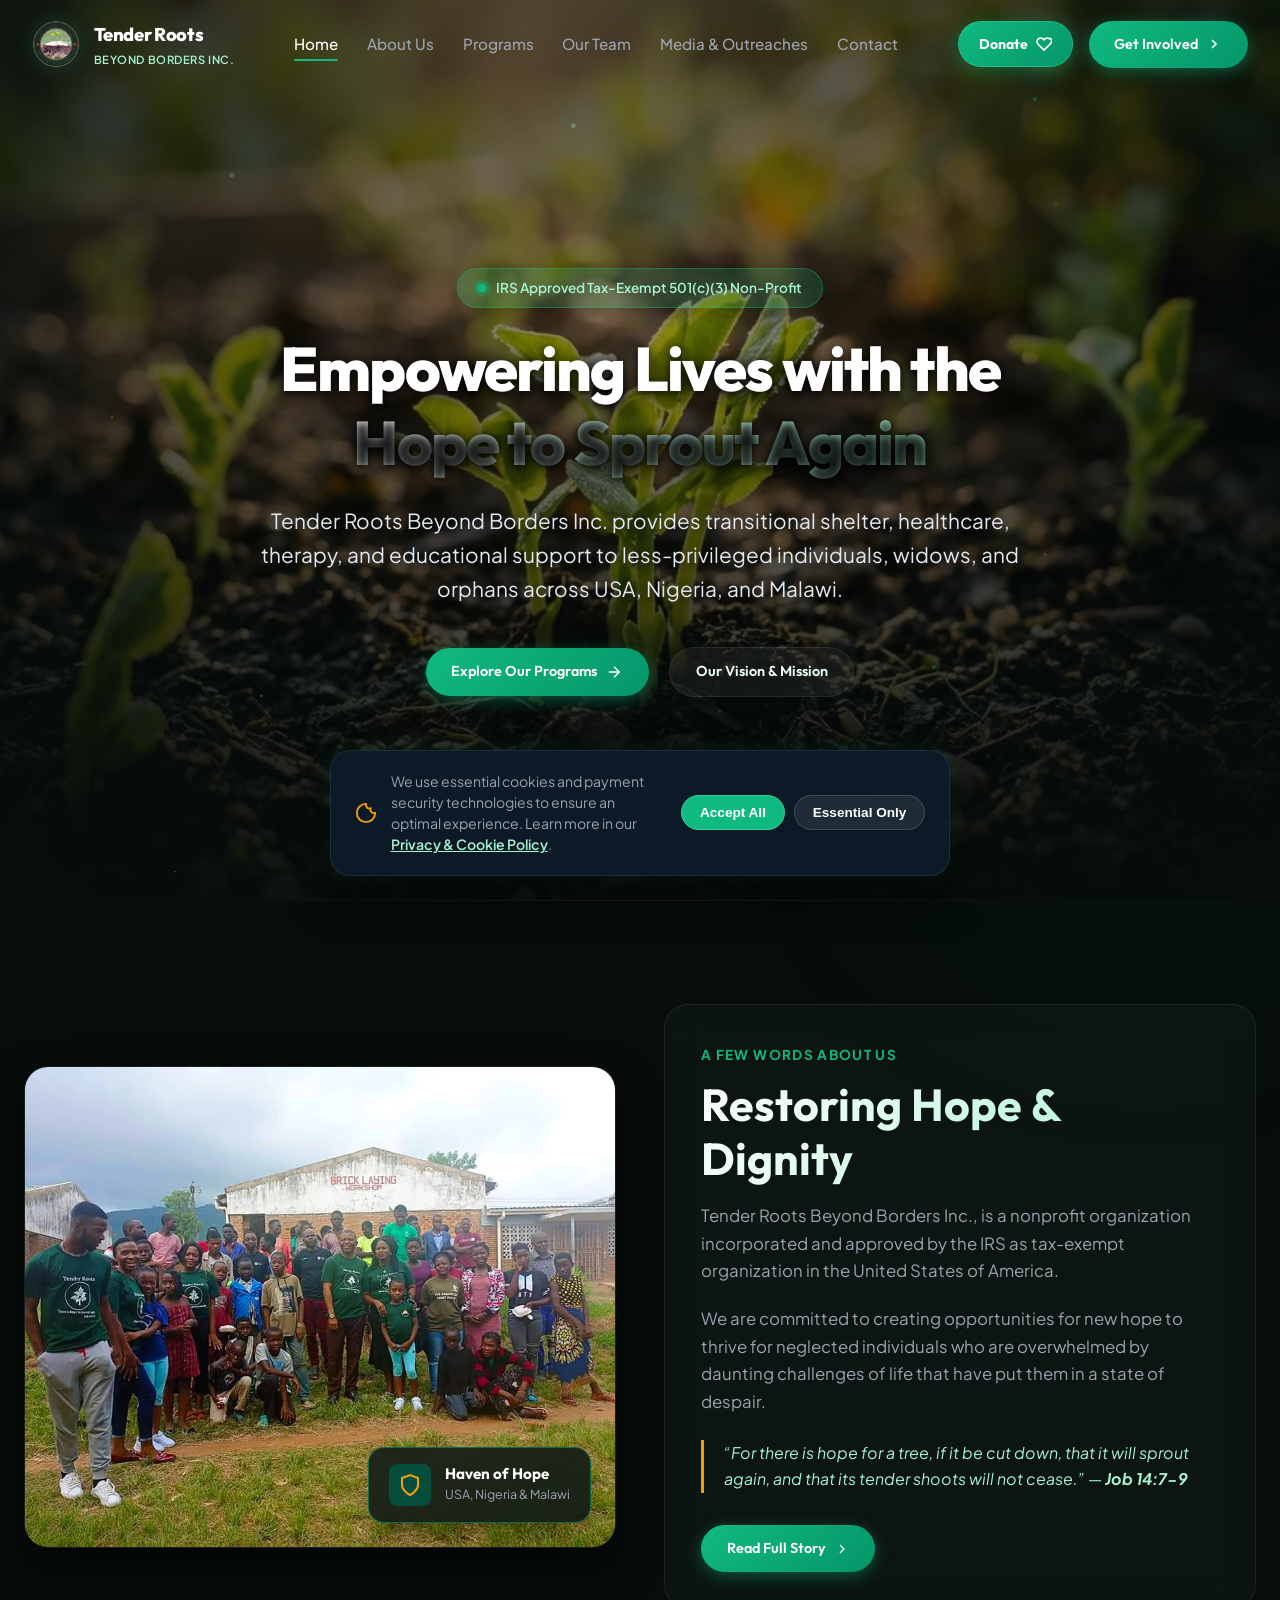
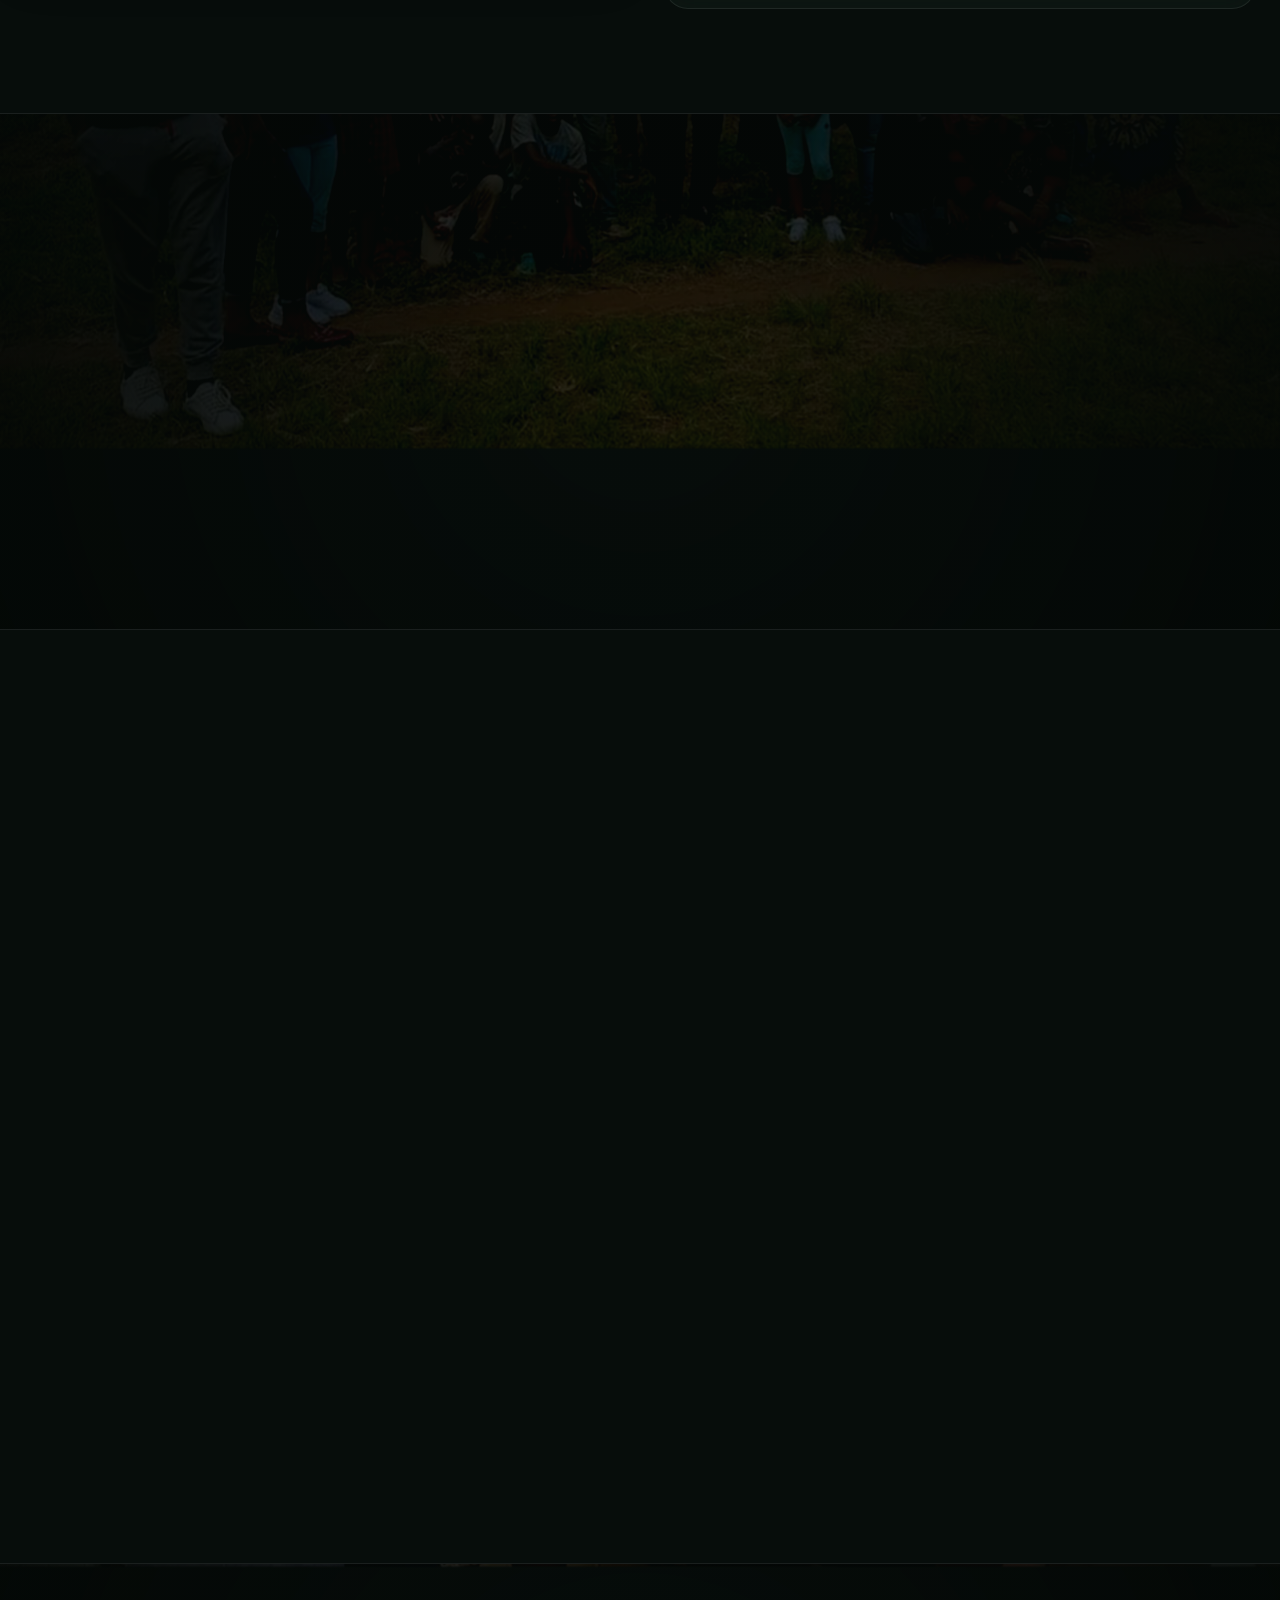
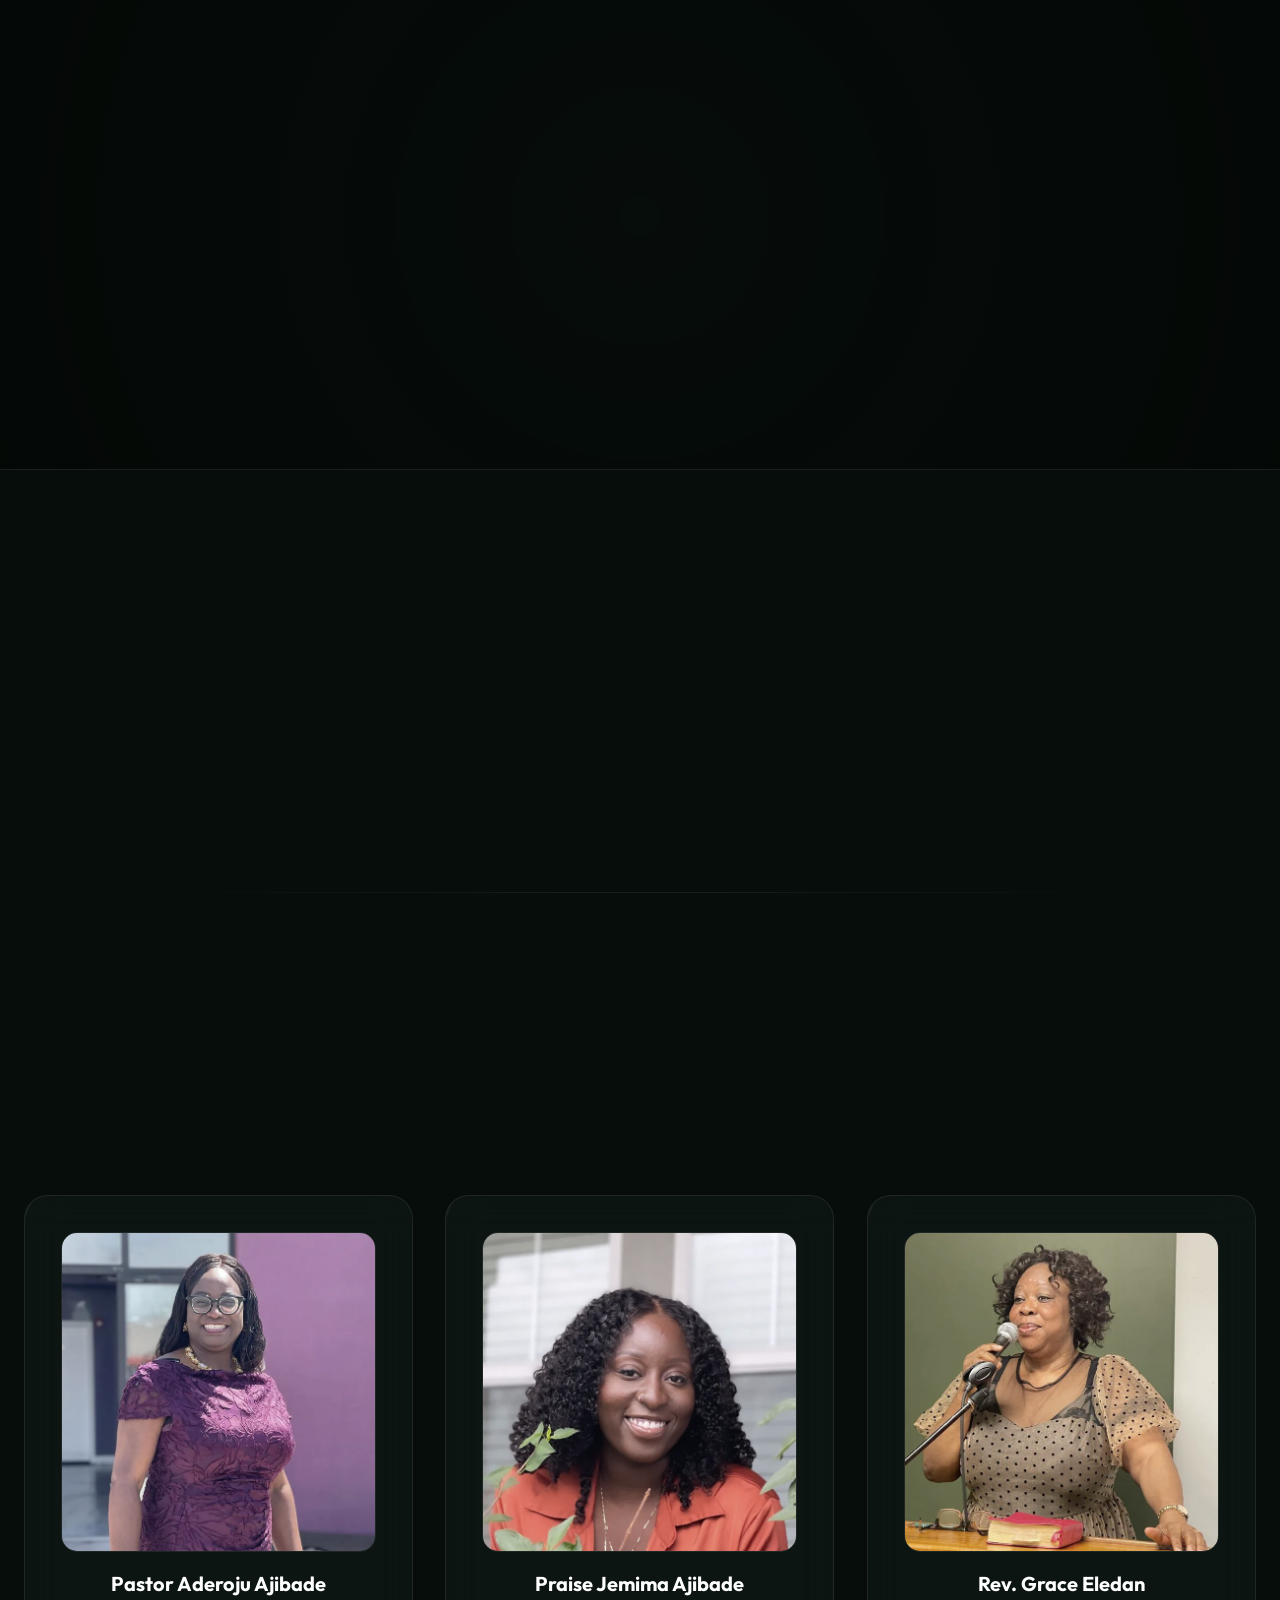
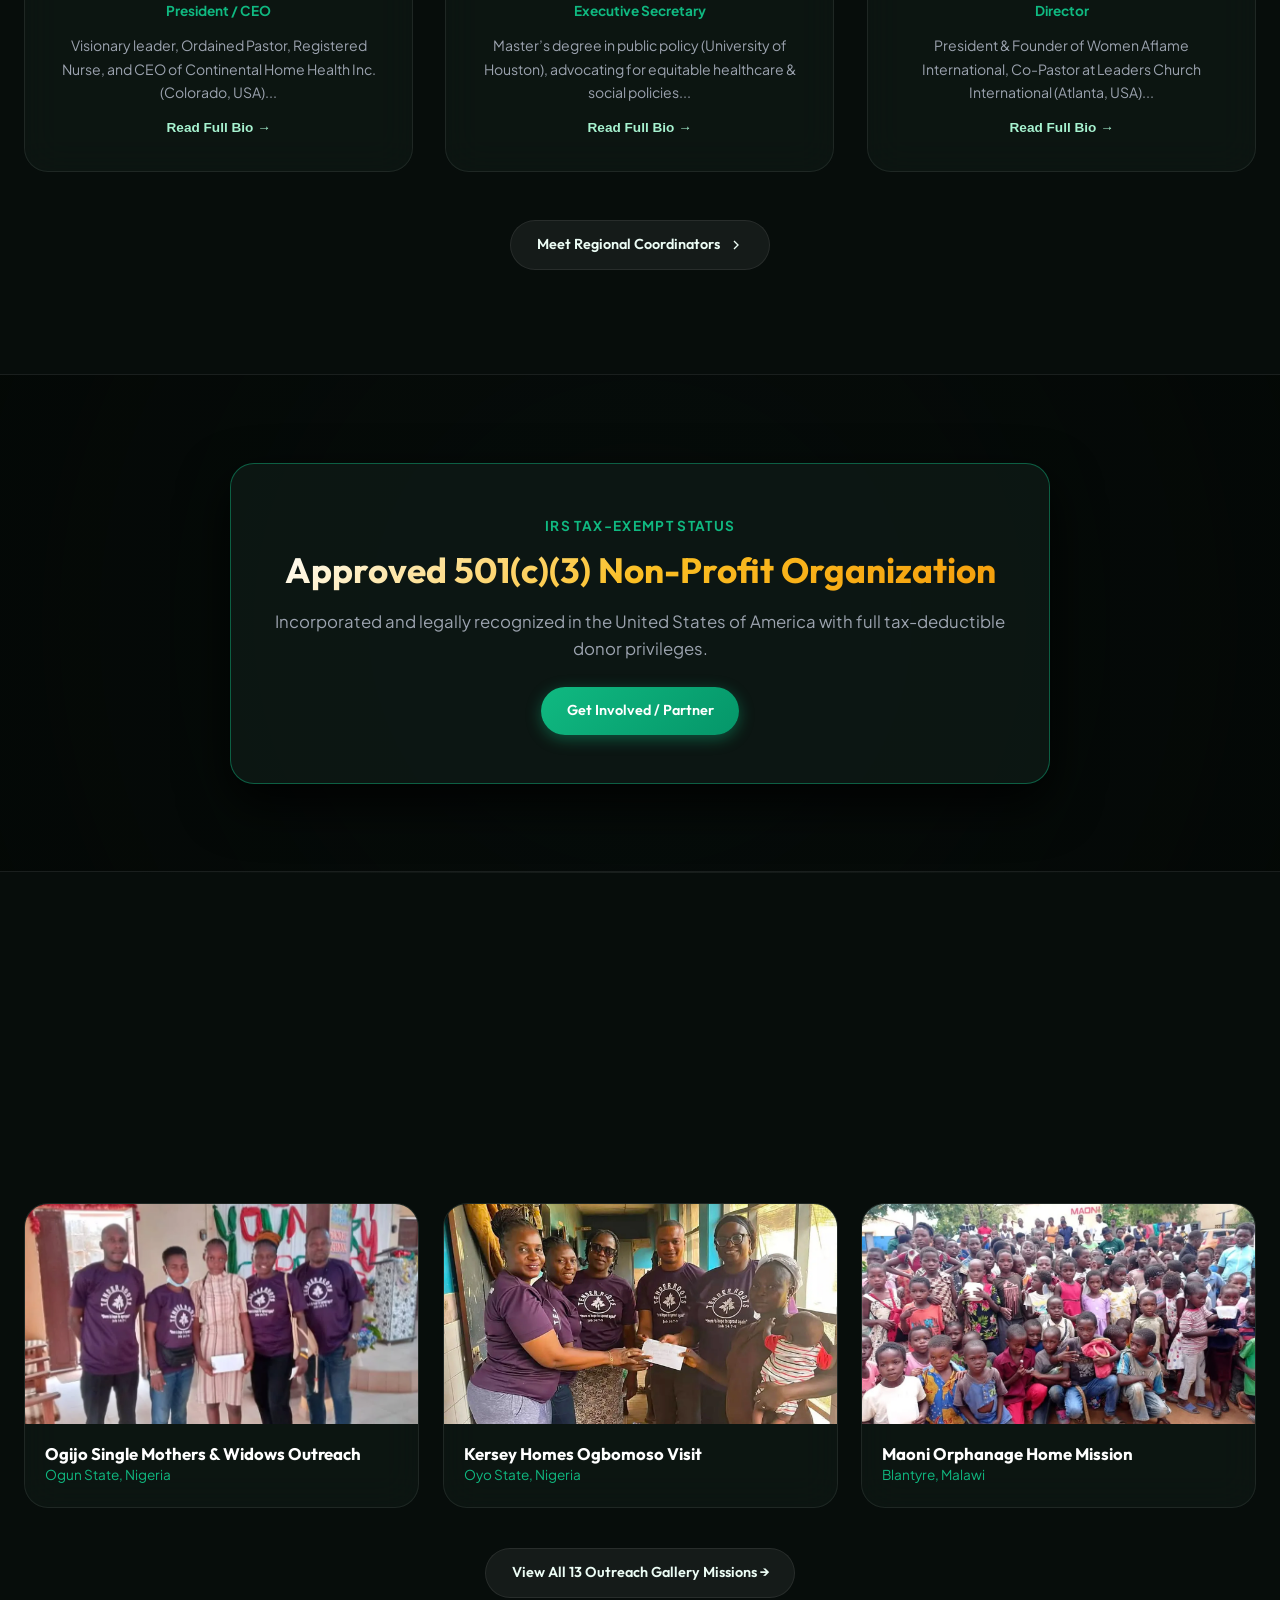
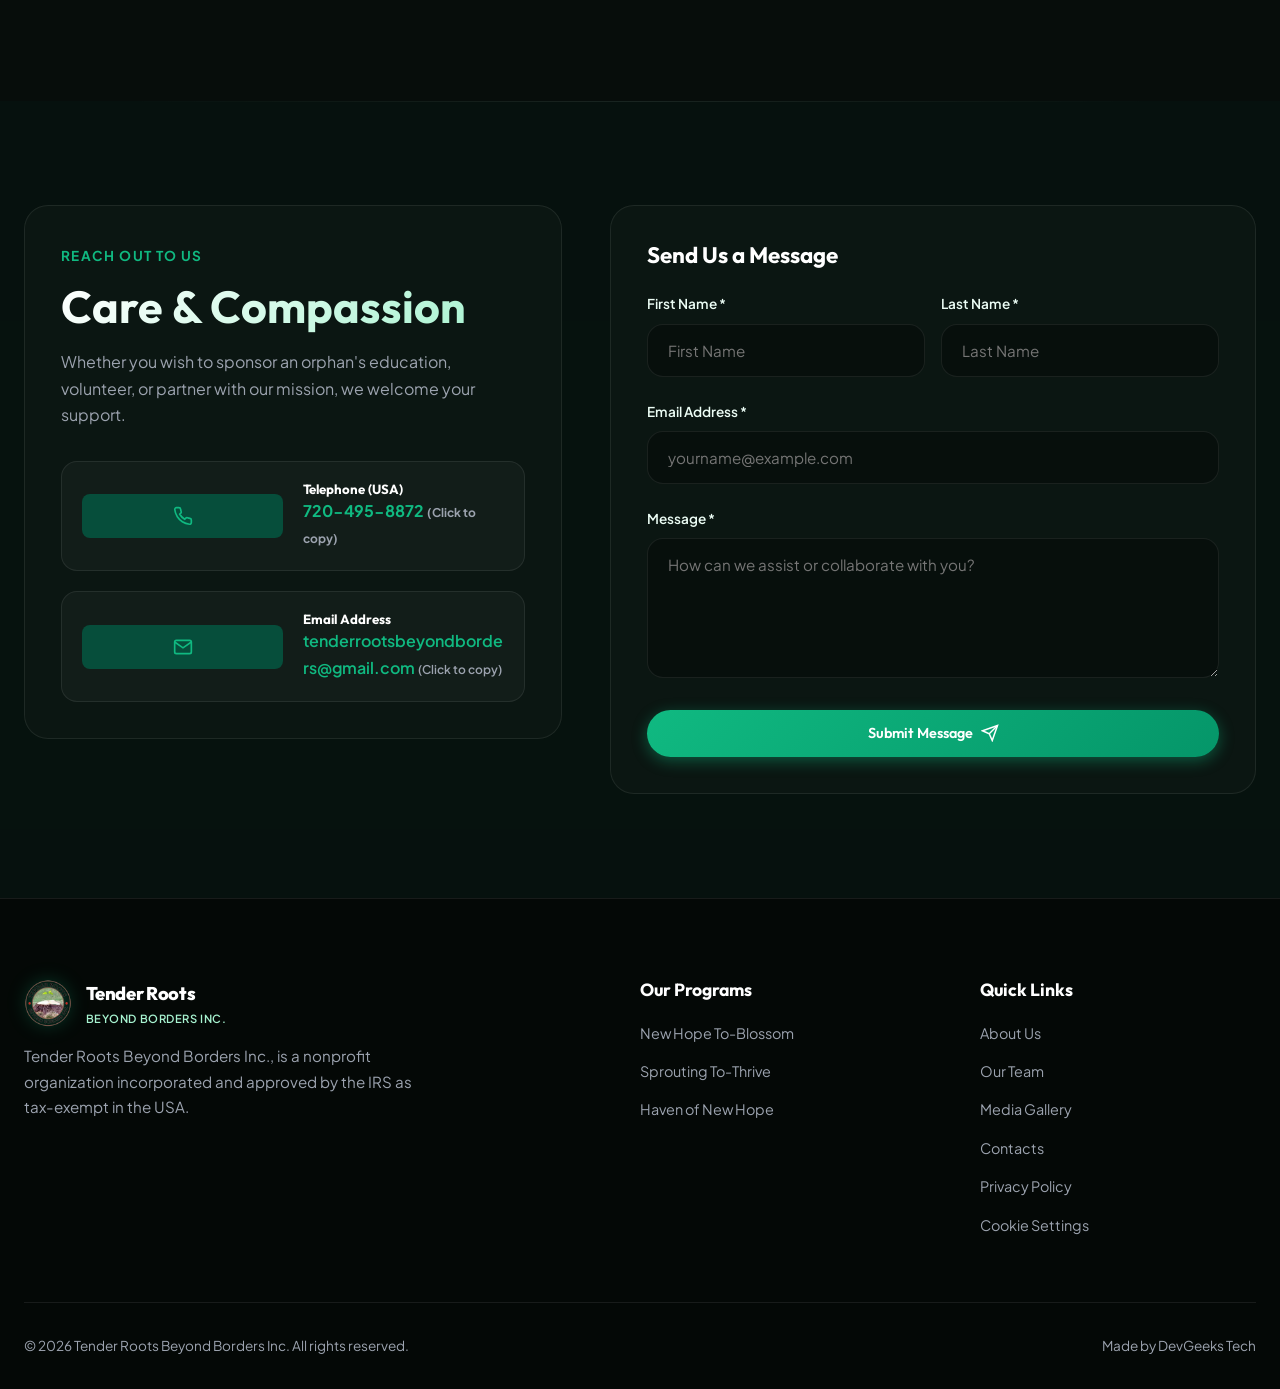
==== commit ff0cf002: "style: brighten hero section background and soften overlay for vibrant visual clarity" ====
--- a/index.html
+++ b/index.html
@@ -30,7 +30,7 @@
   <meta name="twitter:description" content="IRS-approved 501(c)(3) nonprofit creating opportunities for new hope across the USA, Nigeria, and Malawi.">
   <meta name="twitter:image" content="https://tenderrootsbeyondborders.org/images/tr_logo.webp">
 
-  <link rel="stylesheet" href="styles.css?v=6">
+  <link rel="stylesheet" href="styles.css?v=10">
   <!-- Preconnect to Flutterwave Gateway Servers -->
   <link rel="preconnect" href="https://checkout.flutterwave.com">
   <link rel="preconnect" href="https://api.flutterwave.com">
--- a/styles.css
+++ b/styles.css
@@ -392,7 +392,7 @@
   height: 130%;
   background-size: cover;
   background-position: center;
-  filter: brightness(0.35) contrast(1.15);
+  filter: brightness(0.65) contrast(1.08);
   will-change: transform;
   transform: translate3d(0, 0, 0);
   z-index: 1;
@@ -401,7 +401,7 @@
 .page-hero-overlay {
   position: absolute;
   inset: 0;
-  background: linear-gradient(180deg, rgba(7, 13, 11, 0.6) 0%, var(--bg-dark) 100%);
+  background: linear-gradient(180deg, rgba(7, 13, 11, 0.3) 0%, rgba(7, 13, 11, 0.6) 65%, var(--bg-dark) 100%);
   z-index: 2;
 }
 
@@ -522,7 +522,7 @@
   background-image: url('images/hero_bg.webp');
   background-size: cover;
   background-position: center;
-  filter: brightness(0.4) contrast(1.15);
+  filter: brightness(0.72) contrast(1.05);
   will-change: transform;
   transform: translate3d(0, 0, 0);
   z-index: 1;
@@ -531,7 +531,8 @@
 .hero-overlay {
   position: absolute;
   inset: 0;
-  background: radial-gradient(circle at center, rgba(7, 13, 11, 0.3) 0%, var(--bg-dark) 90%);
+  background: radial-gradient(ellipse at 50% 35%, rgba(7, 13, 11, 0.2) 0%, rgba(7, 13, 11, 0.58) 60%, var(--bg-dark) 100%),
+              linear-gradient(180deg, rgba(13, 27, 42, 0.25) 0%, transparent 40%, rgba(7, 13, 11, 0.75) 100%);
   z-index: 2;
 }
 
@@ -548,15 +549,15 @@
   align-items: center;
   gap: 0.6rem;
   padding: 0.5rem 1.25rem;
-  background: rgba(16, 185, 129, 0.12);
-  border: 1px solid rgba(16, 185, 129, 0.3);
+  background: rgba(16, 185, 129, 0.16);
+  border: 1px solid rgba(16, 185, 129, 0.35);
   backdrop-filter: var(--glass-blur);
   border-radius: var(--radius-full);
   font-size: 0.85rem;
   font-weight: 600;
   color: var(--accent-mint);
   margin-bottom: 1.5rem;
-  box-shadow: 0 4px 20px rgba(0, 0, 0, 0.3);
+  box-shadow: 0 4px 20px rgba(0, 0, 0, 0.35);
   animation: pulseGlow 3s infinite alternate;
 }
 
@@ -574,15 +575,16 @@
   font-weight: 800;
   letter-spacing: -0.03em;
   margin-bottom: 1.5rem;
-  text-shadow: 0 10px 30px rgba(0, 0, 0, 0.9);
+  text-shadow: 0 4px 25px rgba(0, 0, 0, 0.95), 0 2px 8px rgba(0, 0, 0, 0.85);
 }
 
 .hero-subtitle {
   font-size: clamp(1.05rem, 1.8vw, 1.3rem);
-  color: var(--text-muted);
+  color: #E2E8F0;
   max-width: 780px;
   margin: 0 auto 2.5rem;
   font-weight: 400;
+  text-shadow: 0 2px 14px rgba(0, 0, 0, 0.85);
 }
 
 .hero-cta-group {
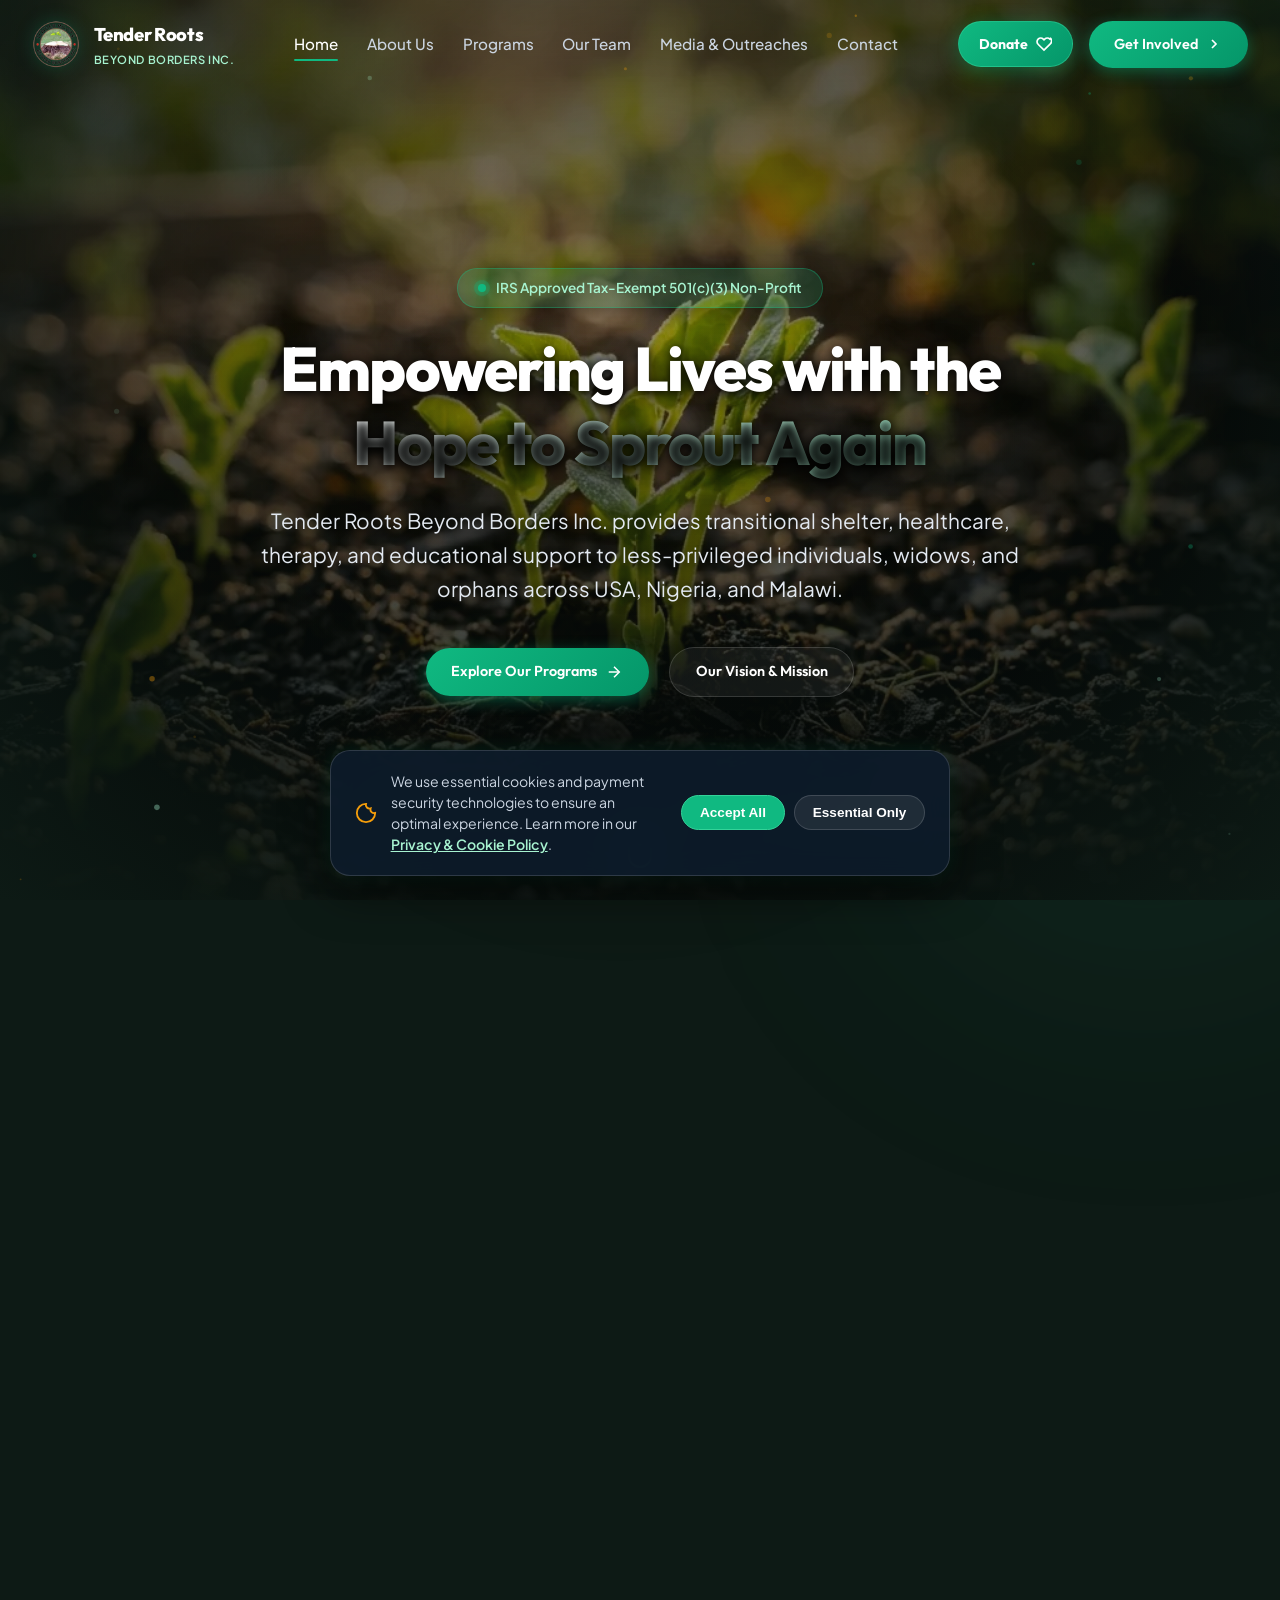
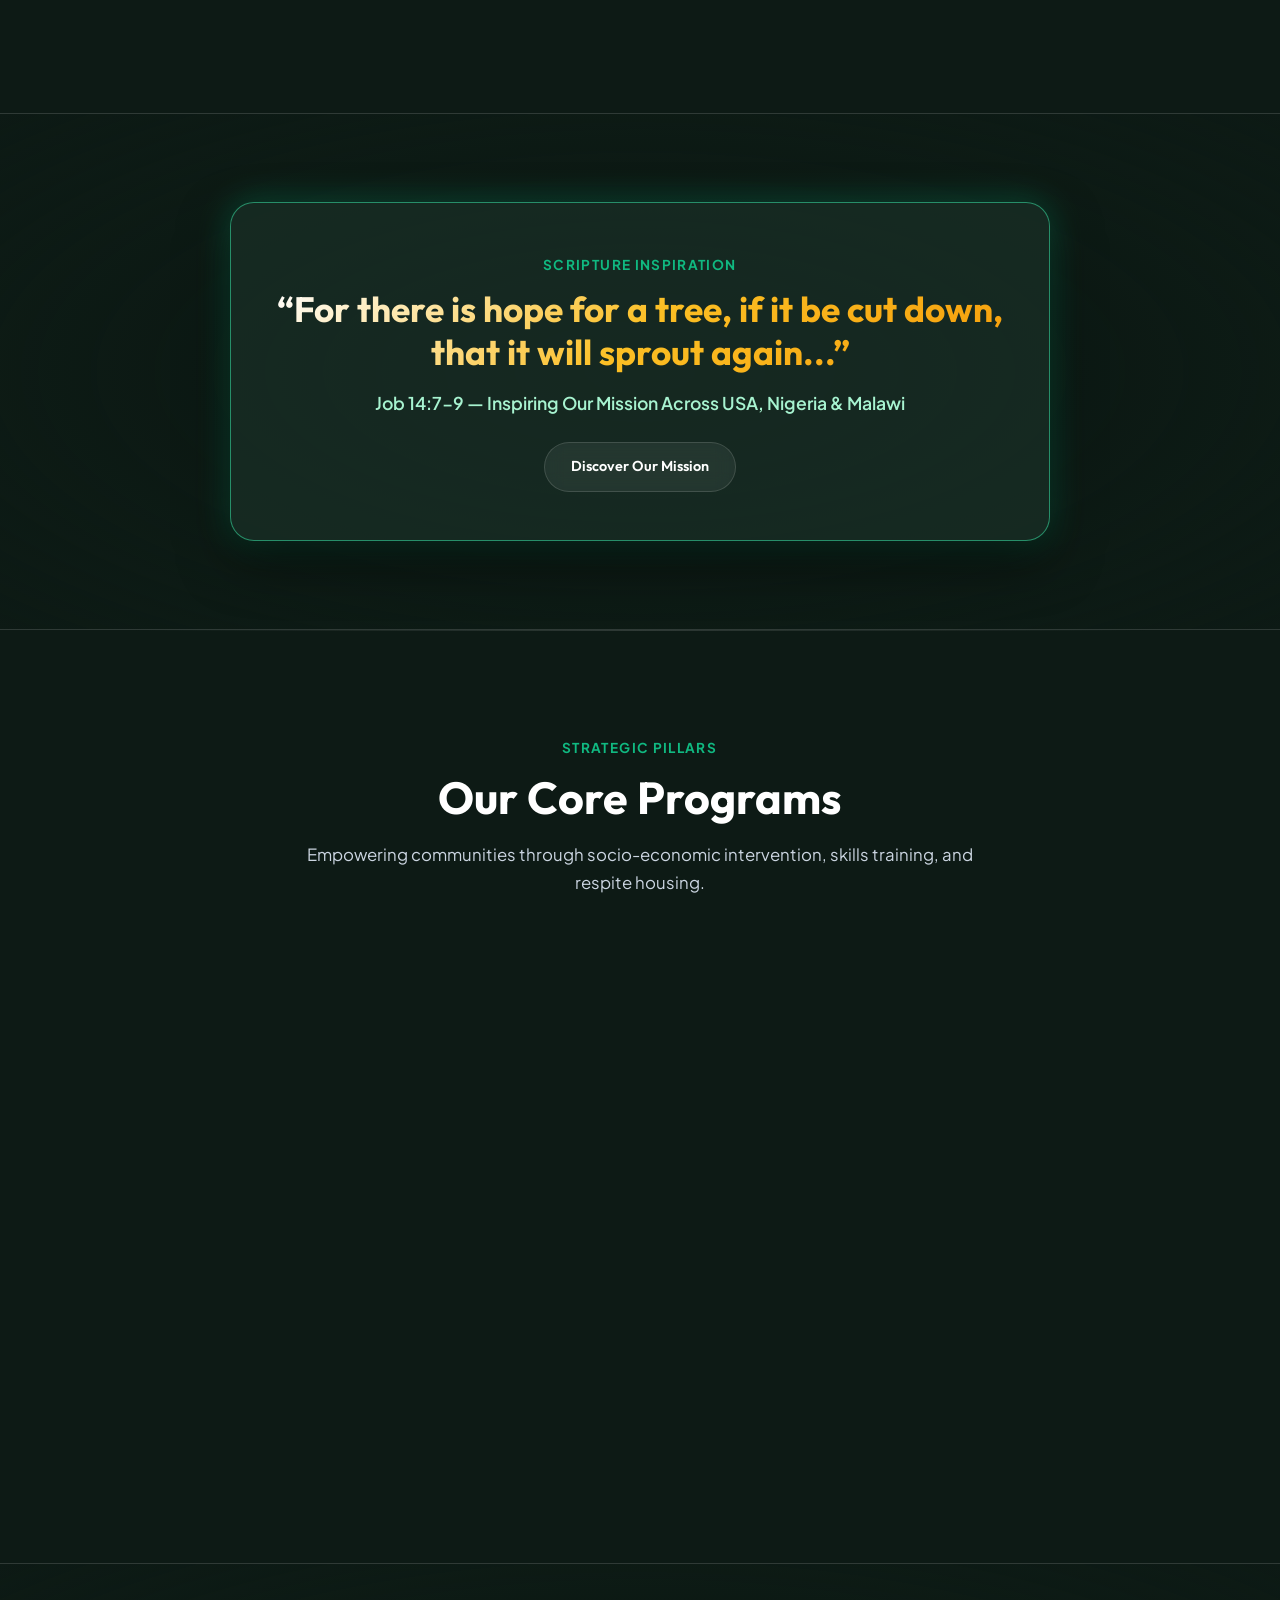
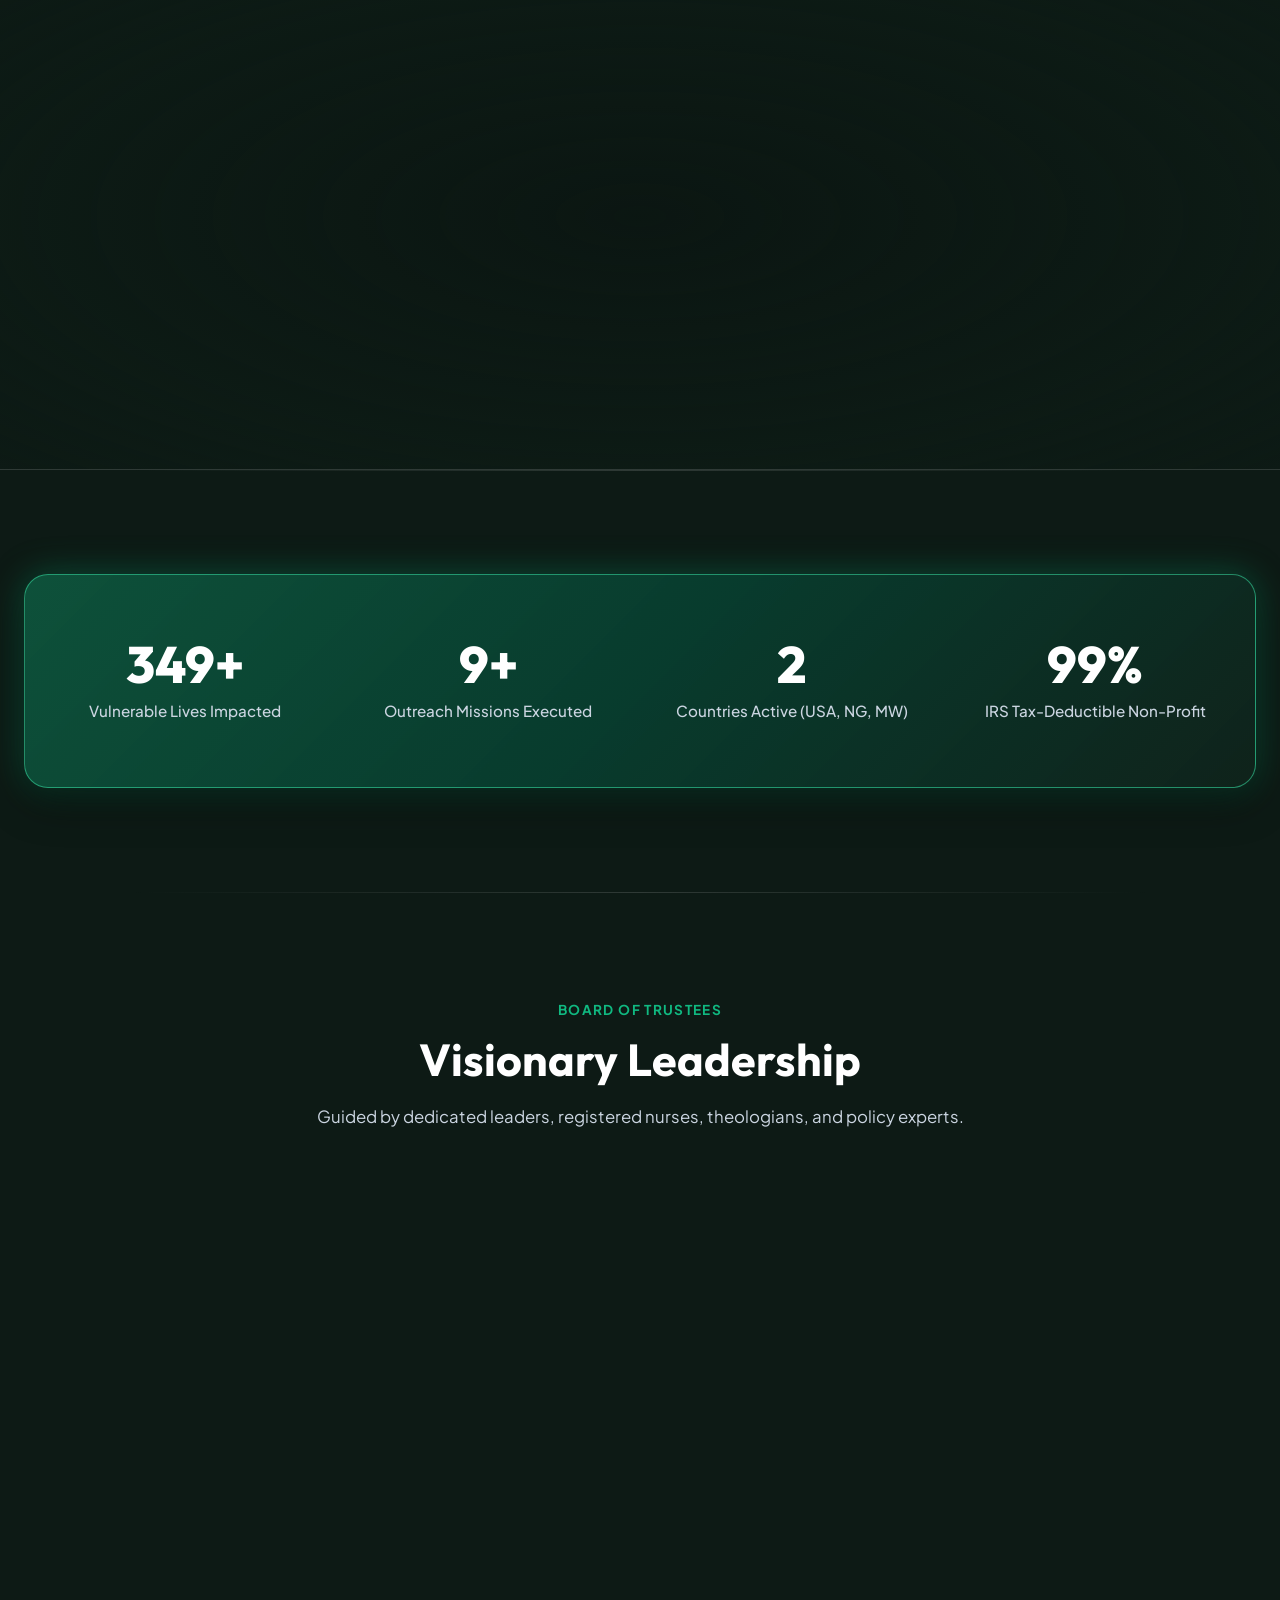
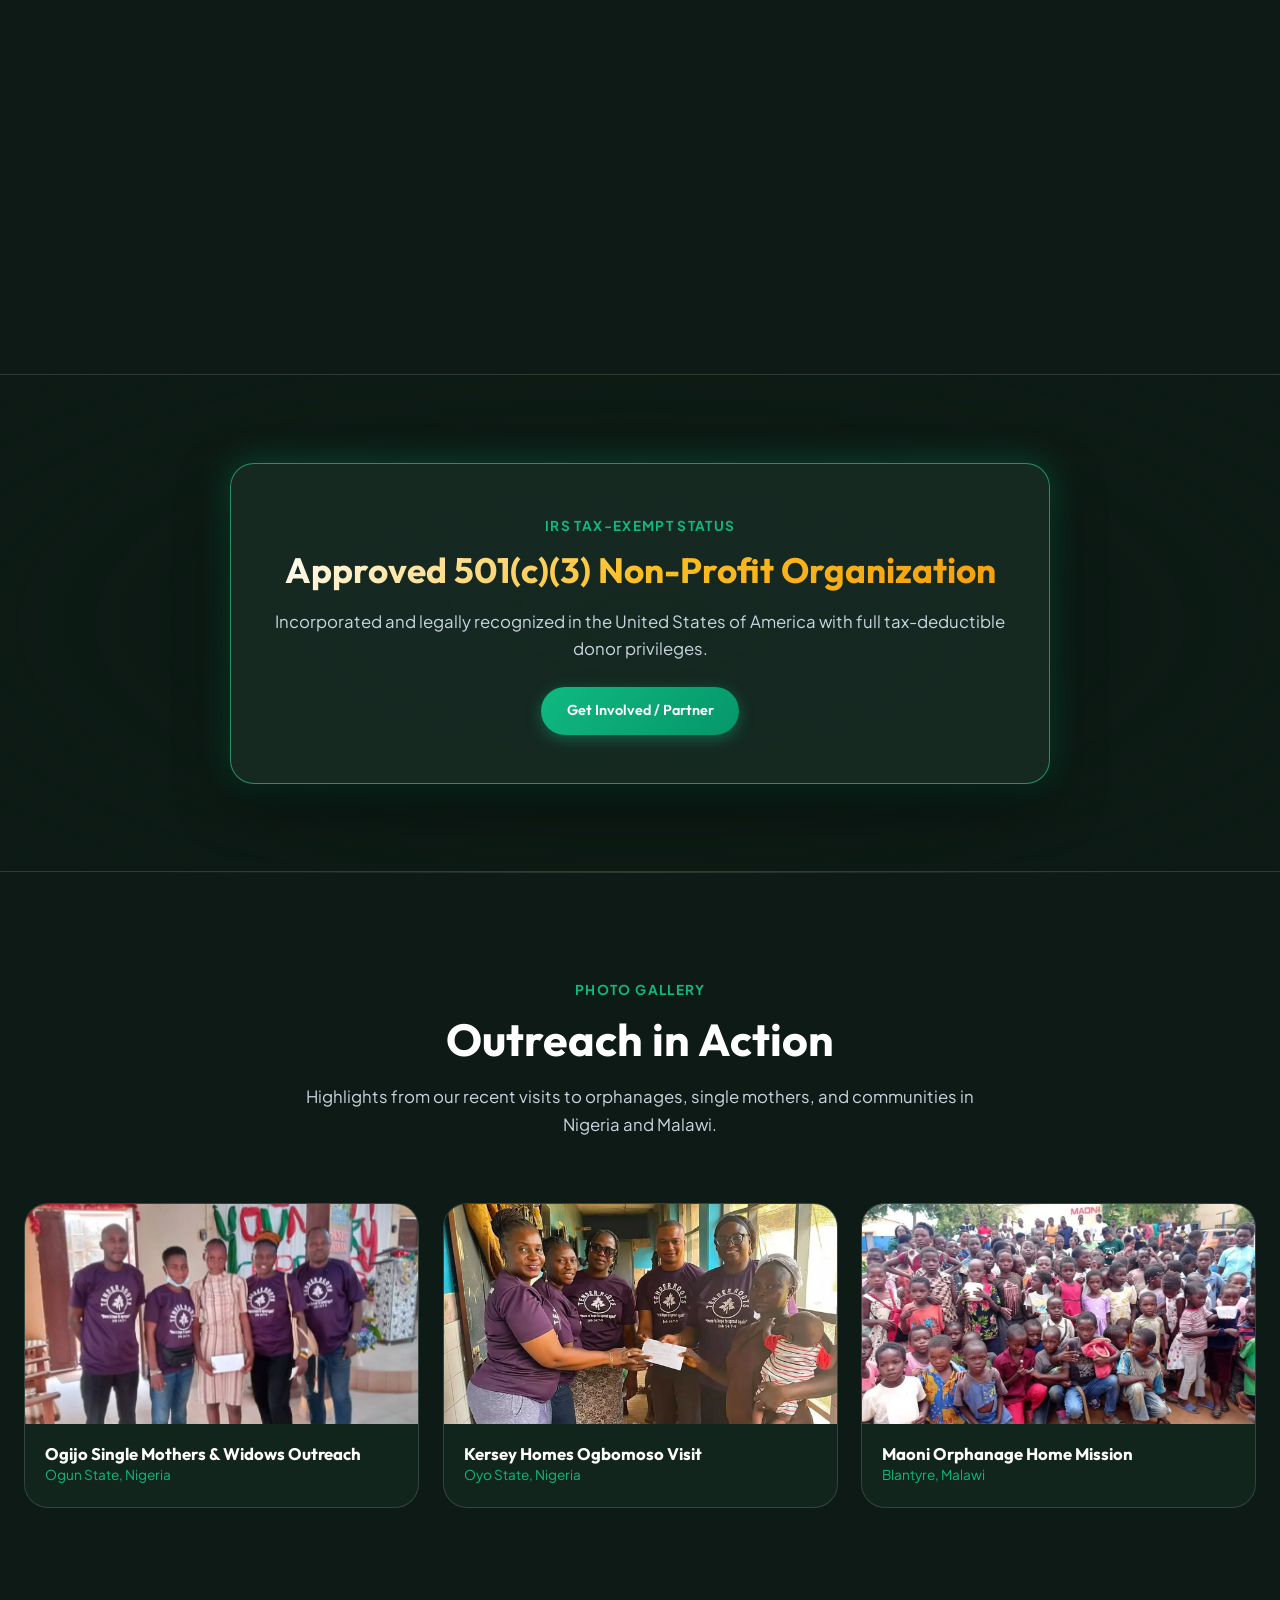
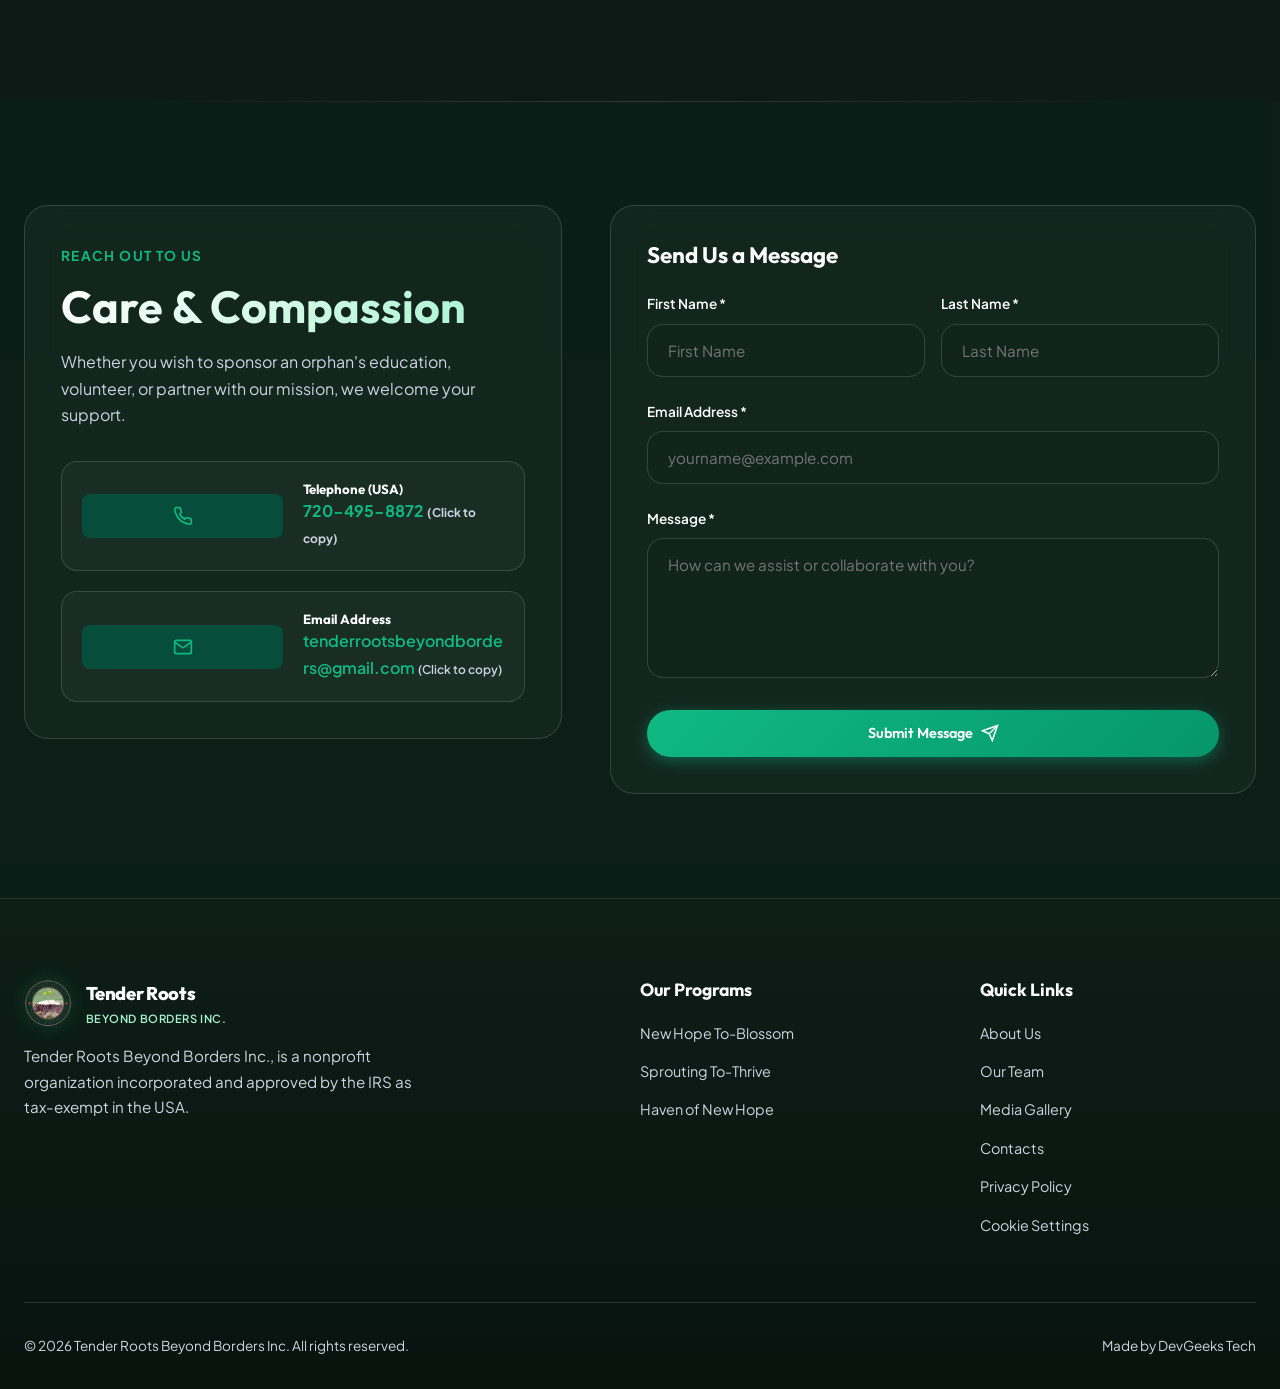
==== commit c0330c6f: "style: brighten entire site with luminous emerald glassmorphism, higher contrast text, and ambient l" ====
--- a/index.html
+++ b/index.html
@@ -30,7 +30,7 @@
   <meta name="twitter:description" content="IRS-approved 501(c)(3) nonprofit creating opportunities for new hope across the USA, Nigeria, and Malawi.">
   <meta name="twitter:image" content="https://tenderrootsbeyondborders.org/images/tr_logo.webp">
 
-  <link rel="stylesheet" href="styles.css?v=10">
+  <link rel="stylesheet" href="styles.css?v=11">
   <!-- Preconnect to Flutterwave Gateway Servers -->
   <link rel="preconnect" href="https://checkout.flutterwave.com">
   <link rel="preconnect" href="https://api.flutterwave.com">
--- a/styles.css
+++ b/styles.css
@@ -15,21 +15,21 @@
   --accent-gold: #F59E0B;
   --accent-mint: #A7F3D0;
   
-  /* Dark Ambient Glassmorphism */
-  --bg-dark: #070D0B;
-  --bg-card: rgba(15, 26, 22, 0.68);
-  --bg-card-hover: rgba(22, 38, 32, 0.88);
-  --glass-border: rgba(255, 255, 255, 0.08);
-  --glass-border-active: rgba(16, 185, 129, 0.45);
+  /* Luminous Ambient Glassmorphism */
+  --bg-dark: #0D1A15;
+  --bg-card: rgba(22, 42, 34, 0.72);
+  --bg-card-hover: rgba(30, 58, 46, 0.88);
+  --glass-border: rgba(255, 255, 255, 0.14);
+  --glass-border-active: rgba(52, 211, 153, 0.6);
   --glass-blur: blur(18px);
 
   /* Typography */
   --font-heading: 'Outfit', -apple-system, BlinkMacSystemFont, sans-serif;
   --font-body: 'Plus Jakarta Sans', -apple-system, BlinkMacSystemFont, sans-serif;
   
-  --text-main: #ECFDF5;
-  --text-muted: #9CA3AF;
-  --text-subtle: #6EE7B7;
+  --text-main: #FFFFFF;
+  --text-muted: #CBD5E1;
+  --text-subtle: #A7F3D0;
   
   /* Corner & Shadows */
   --radius-sm: 8px;
@@ -37,9 +37,9 @@
   --radius-lg: 24px;
   --radius-full: 9999px;
   
-  --shadow-soft: 0 10px 30px -10px rgba(0, 0, 0, 0.5);
-  --shadow-glow: 0 0 30px rgba(16, 185, 129, 0.25);
-  --shadow-card: 0 20px 40px rgba(0, 0, 0, 0.6);
+  --shadow-soft: 0 10px 30px -10px rgba(0, 0, 0, 0.4);
+  --shadow-glow: 0 0 35px rgba(16, 185, 129, 0.35);
+  --shadow-card: 0 20px 40px rgba(0, 0, 0, 0.45);
 
   /* Transitions */
   --transition-fast: 0.2s cubic-bezier(0.4, 0, 0.2, 1);
@@ -70,6 +70,8 @@
 body {
   font-family: var(--font-body);
   background-color: var(--bg-dark);
+  background-image: radial-gradient(circle at 50% 0%, #18382b 0%, #0e1d17 55%, #091410 100%);
+  background-attachment: fixed;
   color: var(--text-main);
   line-height: 1.65;
   overflow-x: hidden;
@@ -83,7 +85,7 @@
   filter: blur(140px);
   z-index: 0;
   pointer-events: none;
-  opacity: 0.45;
+  opacity: 0.65;
   will-change: transform;
 }
 
@@ -92,7 +94,7 @@
   left: -10%;
   width: 550px;
   height: 550px;
-  background: radial-gradient(circle, var(--forest-dark) 0%, transparent 70%);
+  background: radial-gradient(circle, rgba(16, 185, 129, 0.3) 0%, transparent 70%);
 }
 
 .ambient-glow-2 {
@@ -100,7 +102,7 @@
   right: -15%;
   width: 650px;
   height: 650px;
-  background: radial-gradient(circle, rgba(16, 185, 129, 0.18) 0%, transparent 70%);
+  background: radial-gradient(circle, rgba(52, 211, 153, 0.22) 0%, transparent 70%);
 }
 
 .ambient-glow-3 {
@@ -108,7 +110,7 @@
   left: 25%;
   width: 600px;
   height: 600px;
-  background: radial-gradient(circle, rgba(245, 158, 11, 0.08) 0%, transparent 70%);
+  background: radial-gradient(circle, rgba(245, 158, 11, 0.12) 0%, transparent 70%);
 }
 
 /* Custom Scrollbar */
@@ -164,11 +166,11 @@
 
 .navbar.scrolled {
   padding: 0.75rem 2rem;
-  background: rgba(7, 13, 11, 0.92);
+  background: rgba(13, 26, 21, 0.94);
   backdrop-filter: var(--glass-blur);
   -webkit-backdrop-filter: var(--glass-blur);
   border-bottom: 1px solid var(--glass-border);
-  box-shadow: 0 10px 30px rgba(0, 0, 0, 0.6);
+  box-shadow: 0 10px 30px rgba(0, 0, 0, 0.45);
 }
 
 .nav-container {
@@ -437,7 +439,7 @@
   height: 160%;
   background-size: cover;
   background-position: center;
-  filter: brightness(0.36) contrast(1.18);
+  filter: brightness(0.68) contrast(1.06);
   will-change: transform;
   transform: translate3d(0, 0, 0);
   z-index: 1;
@@ -446,7 +448,7 @@
 .parallax-breakout-overlay {
   position: absolute;
   inset: 0;
-  background: radial-gradient(circle at center, rgba(7, 13, 11, 0.45) 0%, rgba(4, 8, 6, 0.92) 100%);
+  background: radial-gradient(ellipse at center, rgba(7, 13, 11, 0.25) 0%, rgba(13, 27, 21, 0.68) 70%, var(--bg-dark) 100%);
   z-index: 2;
 }
 
@@ -458,13 +460,13 @@
 }
 
 .parallax-breakout-card {
-  background: rgba(15, 26, 22, 0.78);
+  background: rgba(24, 45, 36, 0.84);
   backdrop-filter: var(--glass-blur);
   -webkit-backdrop-filter: var(--glass-blur);
   border: 1px solid var(--glass-border-active);
   border-radius: var(--radius-lg);
   padding: 3rem 2.5rem;
-  box-shadow: 0 20px 50px rgba(0, 0, 0, 0.85);
+  box-shadow: 0 20px 50px rgba(0, 0, 0, 0.5), var(--shadow-glow);
 }
 
 .breadcrumb {
@@ -891,14 +893,14 @@
   position: absolute;
   top: 1rem;
   left: 1rem;
-  background: rgba(7, 13, 11, 0.85);
+  background: rgba(16, 34, 27, 0.9);
   backdrop-filter: blur(8px);
   padding: 0.35rem 0.85rem;
   border-radius: var(--radius-full);
   font-size: 0.75rem;
   font-weight: 700;
-  color: var(--primary-emerald);
-  border: 1px solid var(--glass-border);
+  color: var(--accent-mint);
+  border: 1px solid rgba(52, 211, 153, 0.35);
 }
 
 .program-title {
@@ -1222,12 +1224,13 @@
    STATISTICS & IMPACT COUNTER
    ========================================================================== */
 .stats-banner {
-  background: linear-gradient(135deg, rgba(6, 78, 59, 0.45), rgba(7, 13, 11, 0.95));
+  background: linear-gradient(135deg, rgba(16, 185, 129, 0.35), rgba(6, 78, 59, 0.65) 50%, rgba(16, 36, 28, 0.88));
   border: 1px solid var(--glass-border-active);
   border-radius: var(--radius-lg);
   padding: 4rem 2rem;
   position: relative;
   overflow: hidden;
+  box-shadow: 0 15px 40px rgba(0, 0, 0, 0.4), var(--shadow-glow);
 }
 
 .stats-grid {
@@ -1329,7 +1332,7 @@
 .form-control {
   width: 100%;
   padding: 1rem 1.25rem;
-  background: rgba(7, 13, 11, 0.7);
+  background: rgba(18, 36, 28, 0.75);
   border: 1px solid var(--glass-border);
   border-radius: var(--radius-md);
   color: #FFFFFF;
@@ -1341,8 +1344,8 @@
 
 .form-control:focus {
   border-color: var(--primary-emerald);
-  box-shadow: 0 0 15px rgba(16, 185, 129, 0.2);
-  background: rgba(7, 13, 11, 0.9);
+  box-shadow: 0 0 20px rgba(16, 185, 129, 0.3);
+  background: rgba(24, 48, 38, 0.92);
 }
 
 textarea.form-control {
@@ -1380,7 +1383,7 @@
 }
 
 .footer {
-  background: #040806;
+  background: linear-gradient(180deg, #0d1e17 0%, #08130e 100%);
   border-top: 1px solid var(--glass-border);
   padding: 5rem 1.5rem 2rem;
   position: relative;
@@ -1638,7 +1641,7 @@
     right: -100%;
     width: 80%;
     height: 100vh;
-    background: rgba(7, 13, 11, 0.96);
+    background: rgba(13, 26, 21, 0.96);
     backdrop-filter: blur(20px);
     flex-direction: column;
     justify-content: flex-start;
@@ -2281,16 +2284,16 @@
   filter: brightness(1.1) saturate(1.15);
 }
 
-/* ── Team photo — desaturate → full color on hover ── */
+/* ── Team photo — full vibrant color ── */
 .team-photo-wrap img,
 .team-photo-wrap-sm img {
-  filter: saturate(0.75);
+  filter: saturate(1);
   transition: transform 0.6s ease, filter 0.4s ease;
 }
 .team-card:hover .team-photo-wrap img,
 .team-card:hover .team-photo-wrap-sm img {
   transform: scale(1.07);
-  filter: saturate(1.1) brightness(1.05);
+  filter: saturate(1.15) brightness(1.08);
 }
 
 /* ── Outreach gallery card — overlay slide-up ── */
@@ -2927,7 +2930,7 @@
 }
 
 .bank-details-box {
-  background: rgba(0, 0, 0, 0.35);
+  background: rgba(24, 46, 38, 0.65);
   border: 1px solid var(--glass-border);
   border-radius: var(--radius-md);
   padding: 1rem 1.25rem;
@@ -2935,8 +2938,8 @@
 }
 
 .bank-copy-btn {
-  background: rgba(255, 255, 255, 0.08);
-  border: 1px solid rgba(255, 255, 255, 0.15);
+  background: rgba(255, 255, 255, 0.12);
+  border: 1px solid rgba(255, 255, 255, 0.2);
   color: var(--accent-mint);
   font-size: 0.75rem;
   font-weight: 700;
@@ -2957,13 +2960,13 @@
 
 .donate-card-wrap {
   border-color: var(--glass-border-active);
-  box-shadow: 0 20px 50px rgba(0, 0, 0, 0.75), 0 0 30px rgba(16, 185, 129, 0.15);
+  box-shadow: 0 20px 50px rgba(0, 0, 0, 0.5), 0 0 35px rgba(16, 185, 129, 0.22);
 }
 
 .frequency-toggle-wrap {
   display: flex;
-  background: rgba(0, 0, 0, 0.35);
-  border: 1px solid rgba(255, 255, 255, 0.12);
+  background: rgba(24, 46, 38, 0.65);
+  border: 1px solid rgba(255, 255, 255, 0.16);
   border-radius: 50px;
   padding: 0.3rem;
   margin-bottom: 1.25rem;
@@ -3001,15 +3004,15 @@
 }
 
 .impact-card-item {
-  background: rgba(255, 255, 255, 0.03);
-  border: 1px solid rgba(255, 255, 255, 0.08);
+  background: rgba(255, 255, 255, 0.07);
+  border: 1px solid rgba(255, 255, 255, 0.15);
   border-radius: 12px;
   padding: 0.85rem;
   transition: all 0.25s ease;
 }
 .impact-card-item:hover {
-  border-color: rgba(16, 185, 129, 0.4);
-  background: rgba(16, 185, 129, 0.05);
+  border-color: rgba(52, 211, 153, 0.6);
+  background: rgba(16, 185, 129, 0.12);
 }
 
 .impact-card-amt {
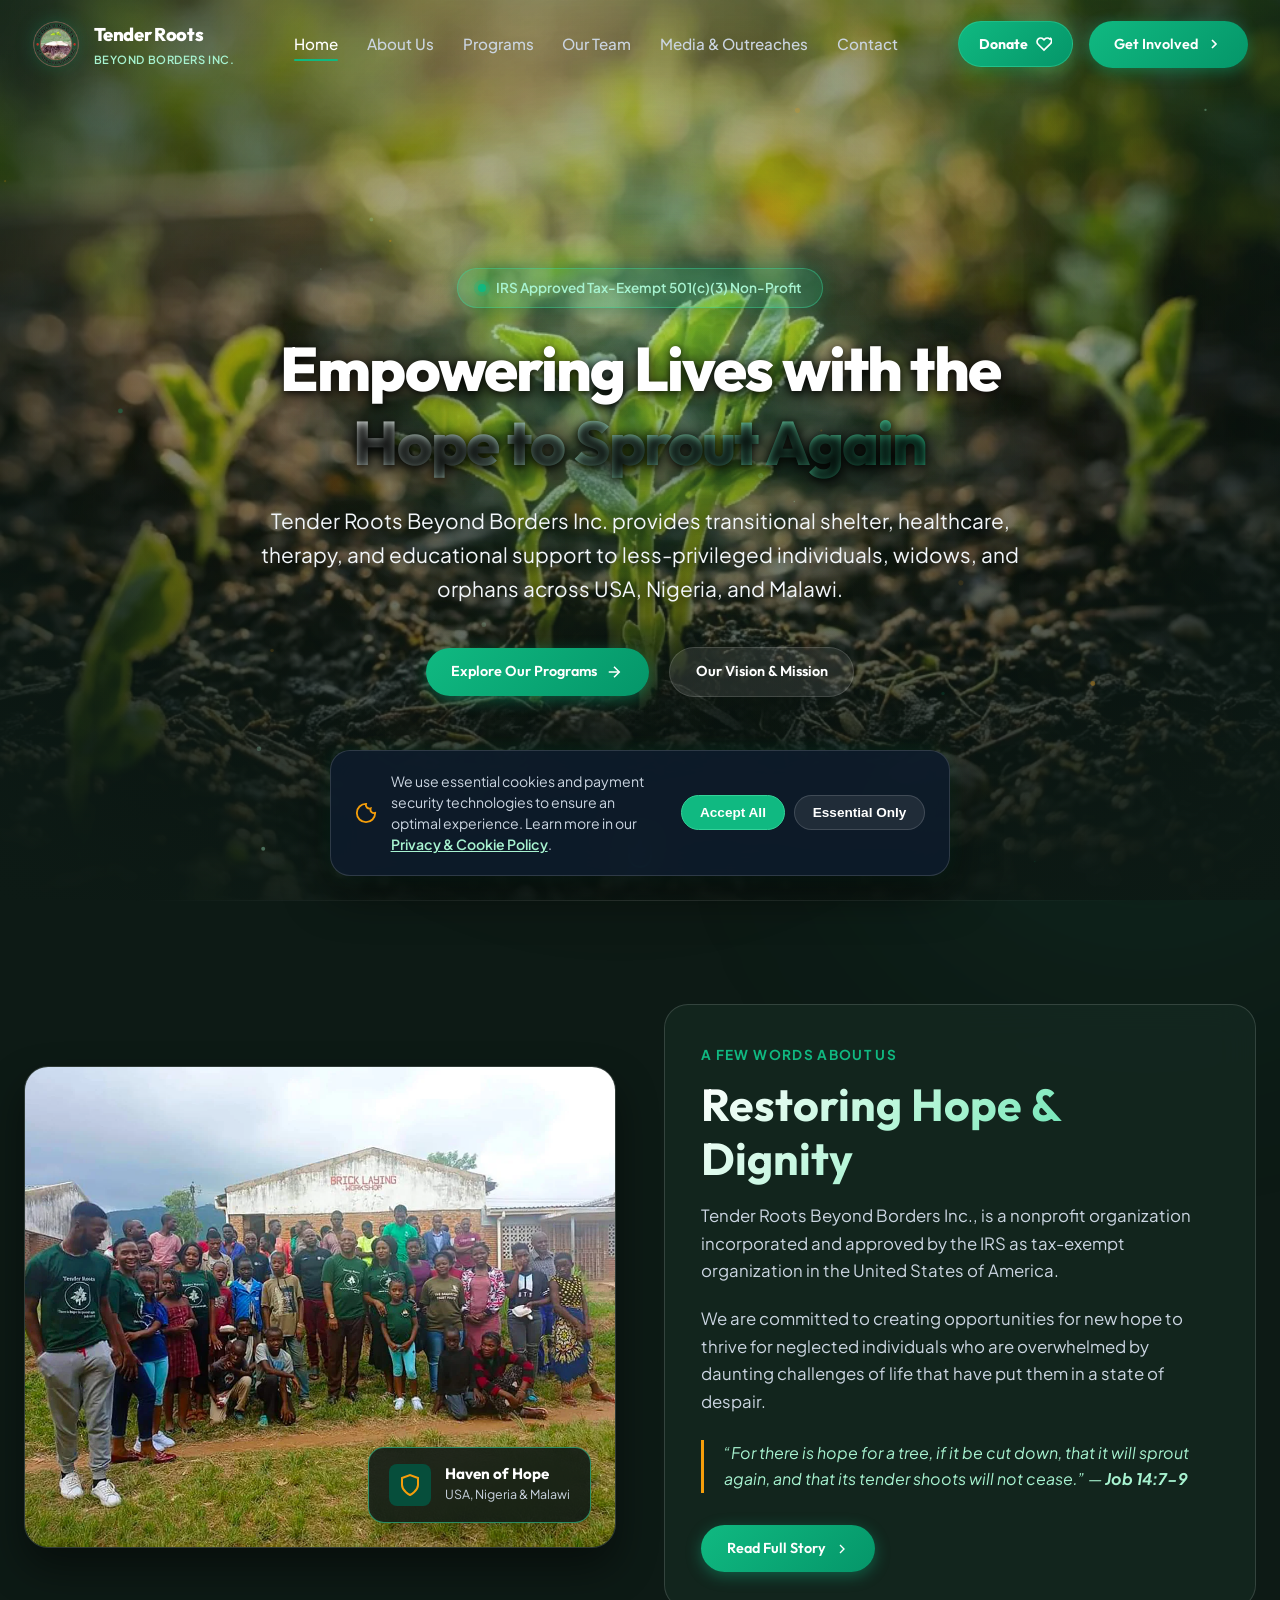
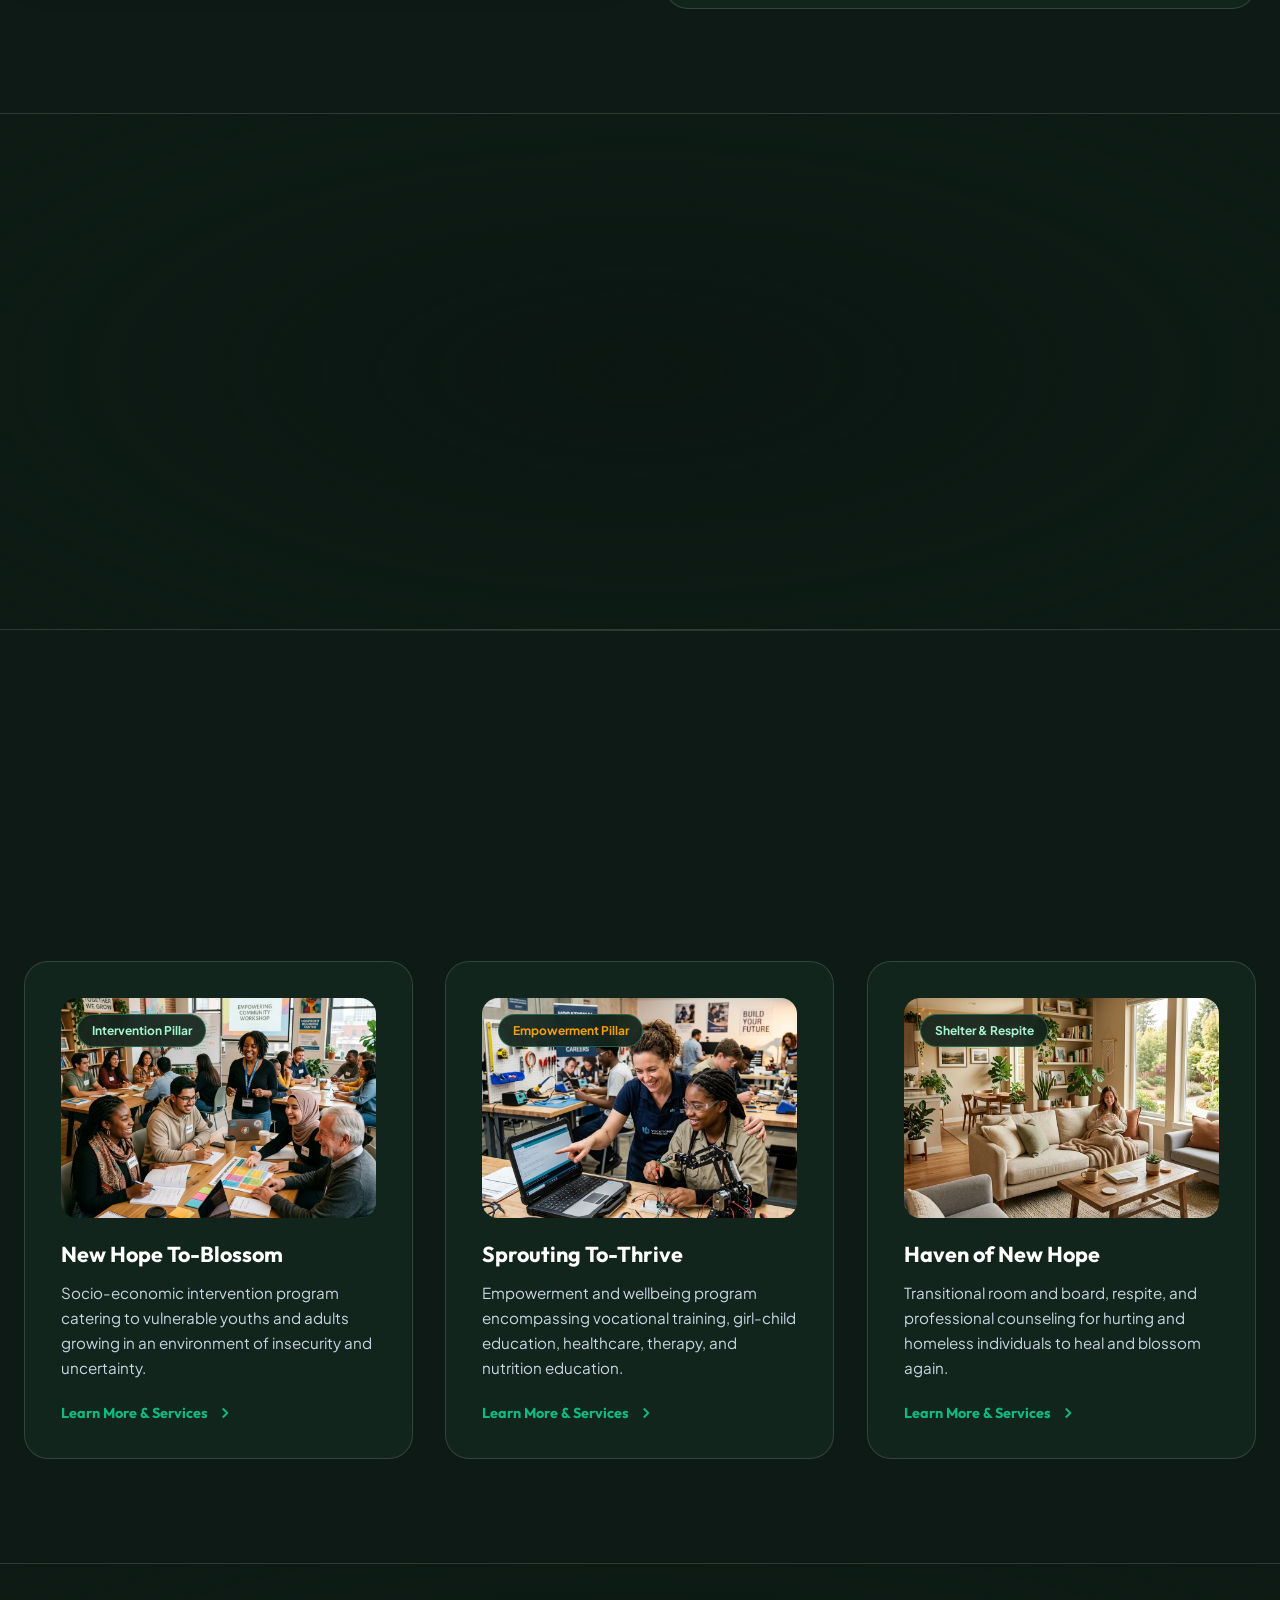
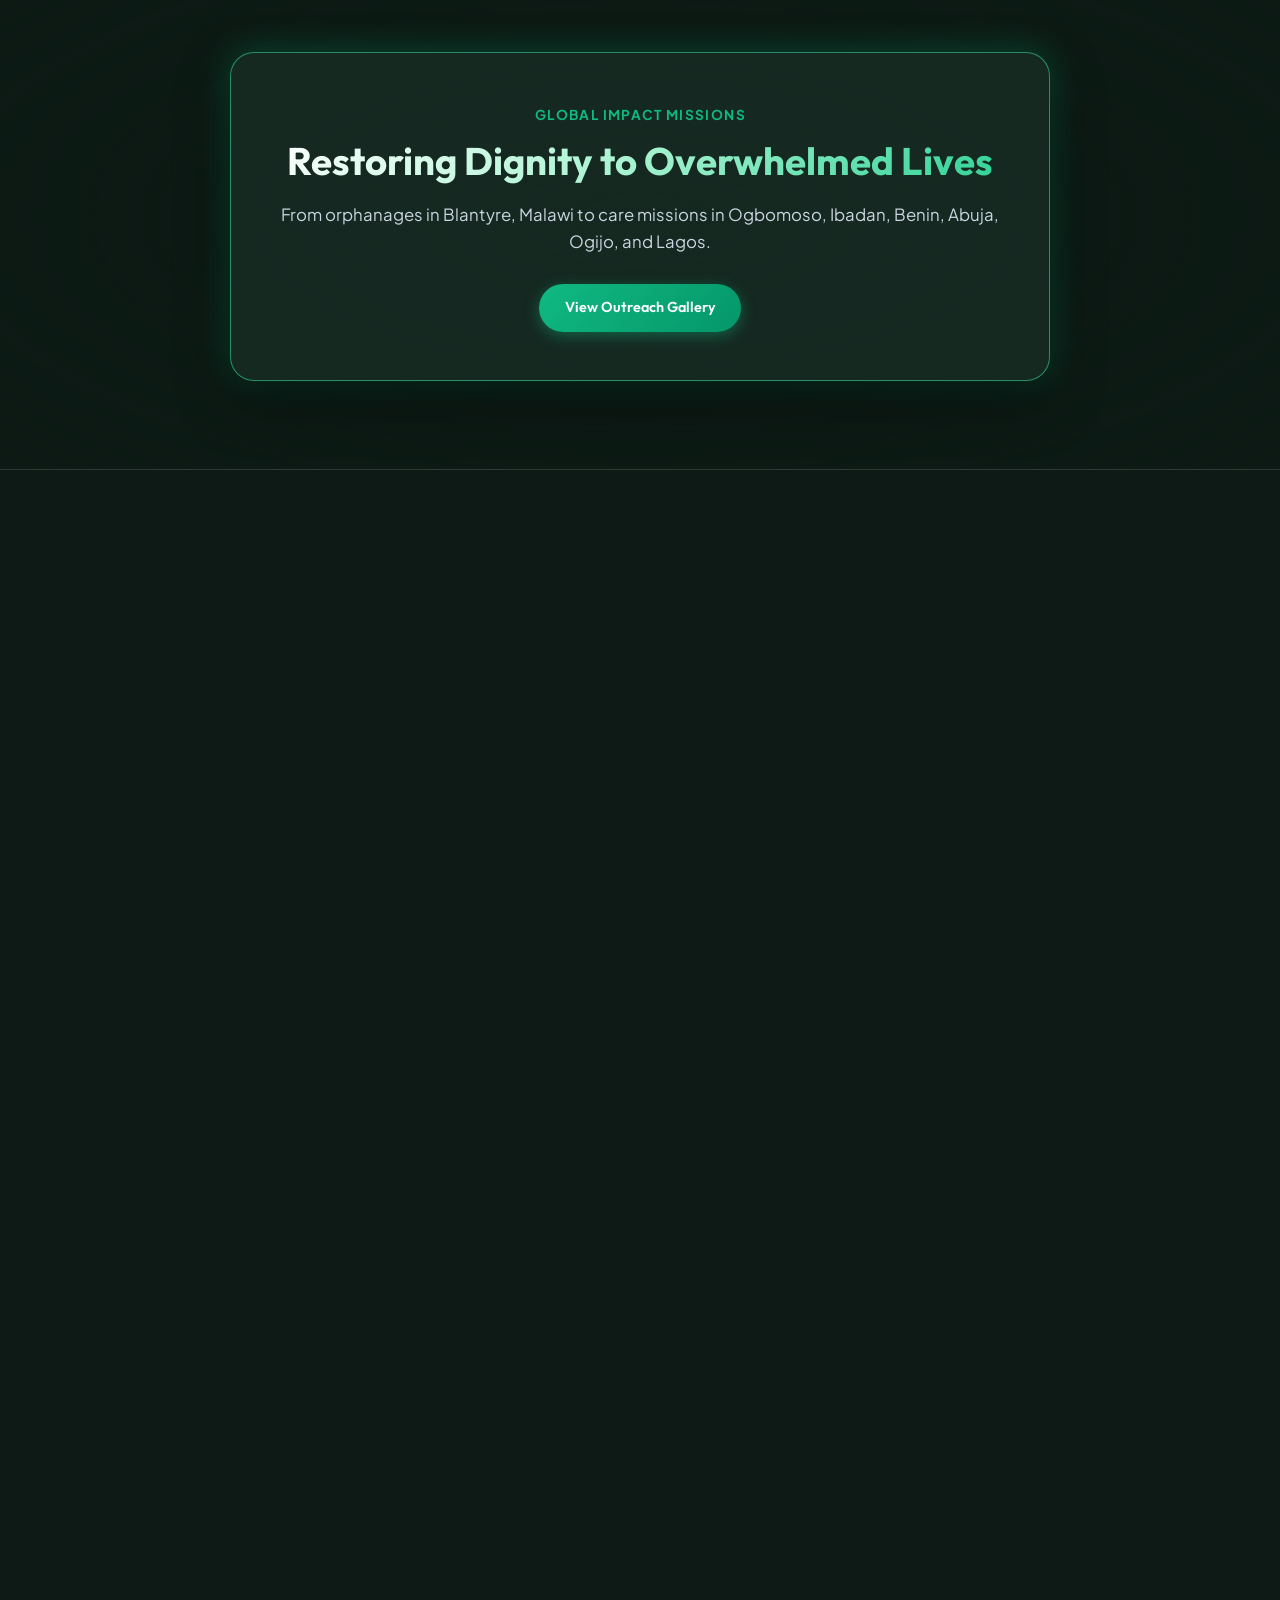
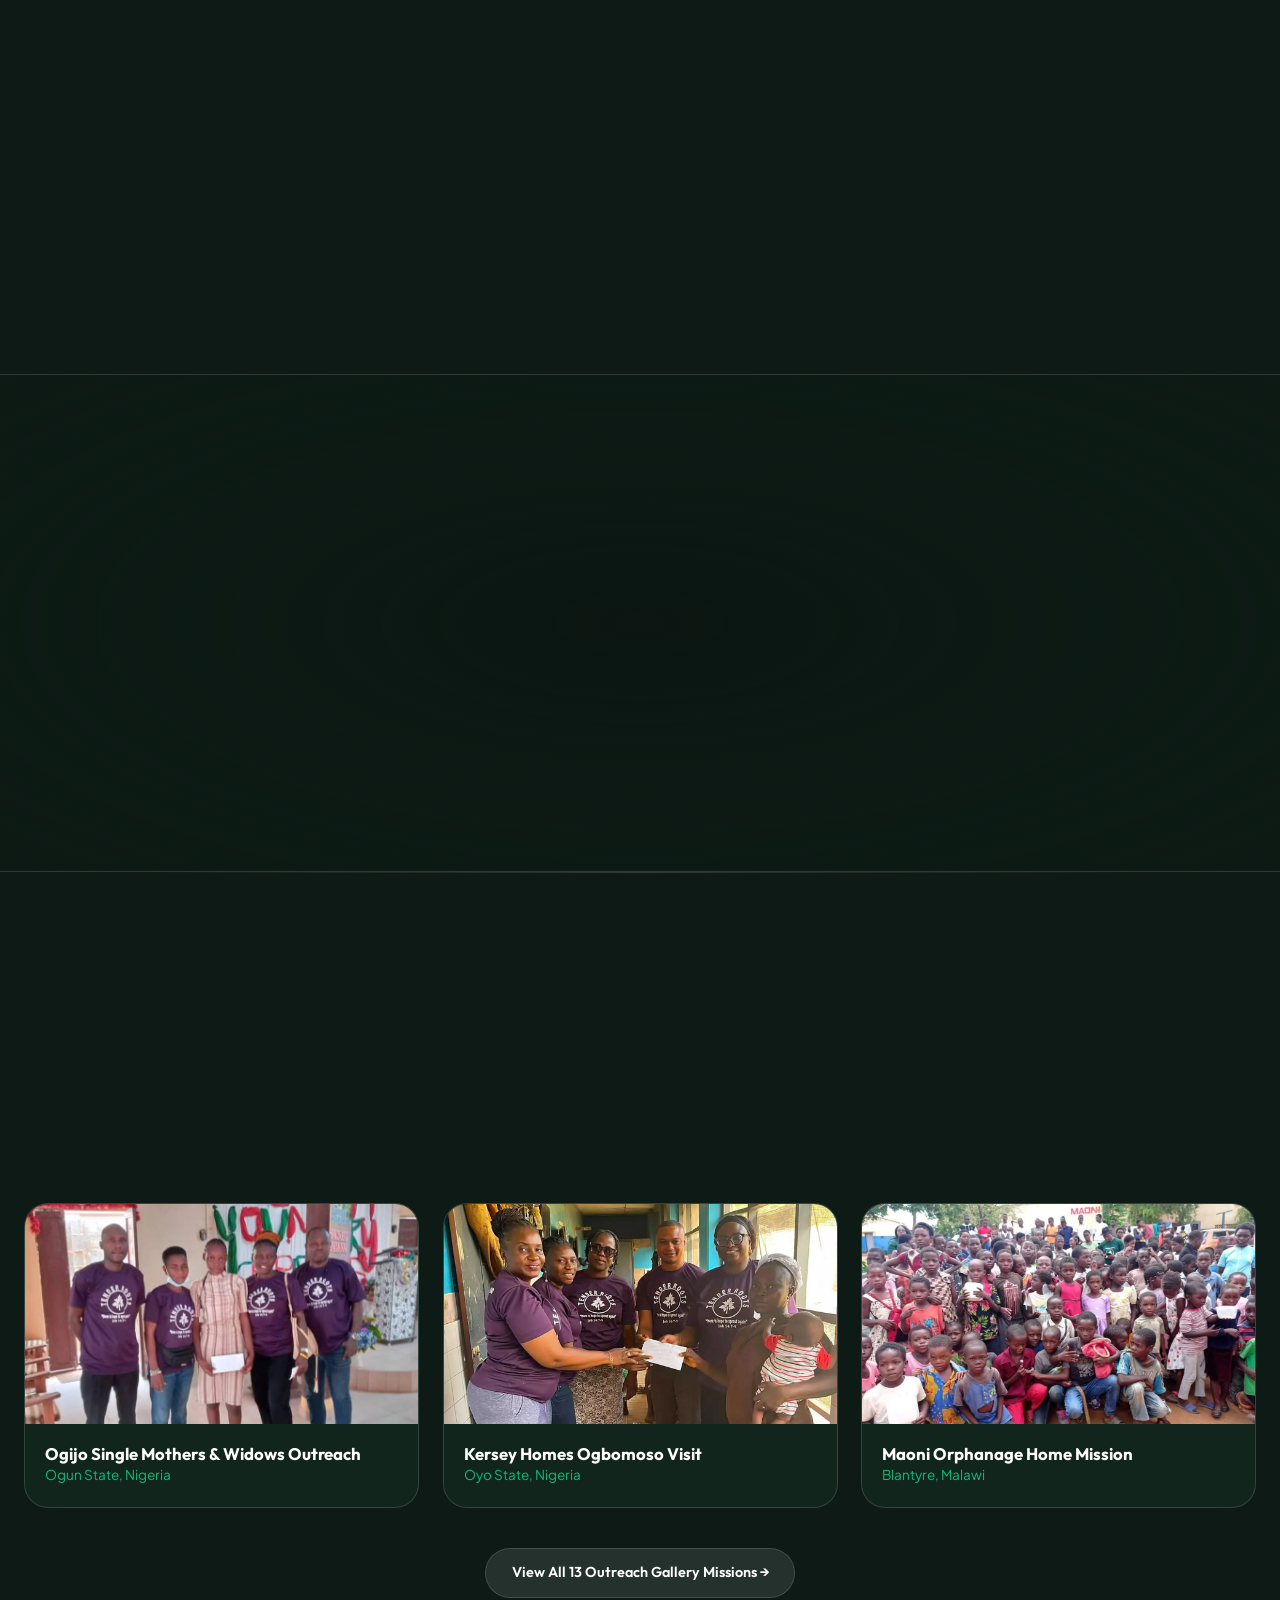
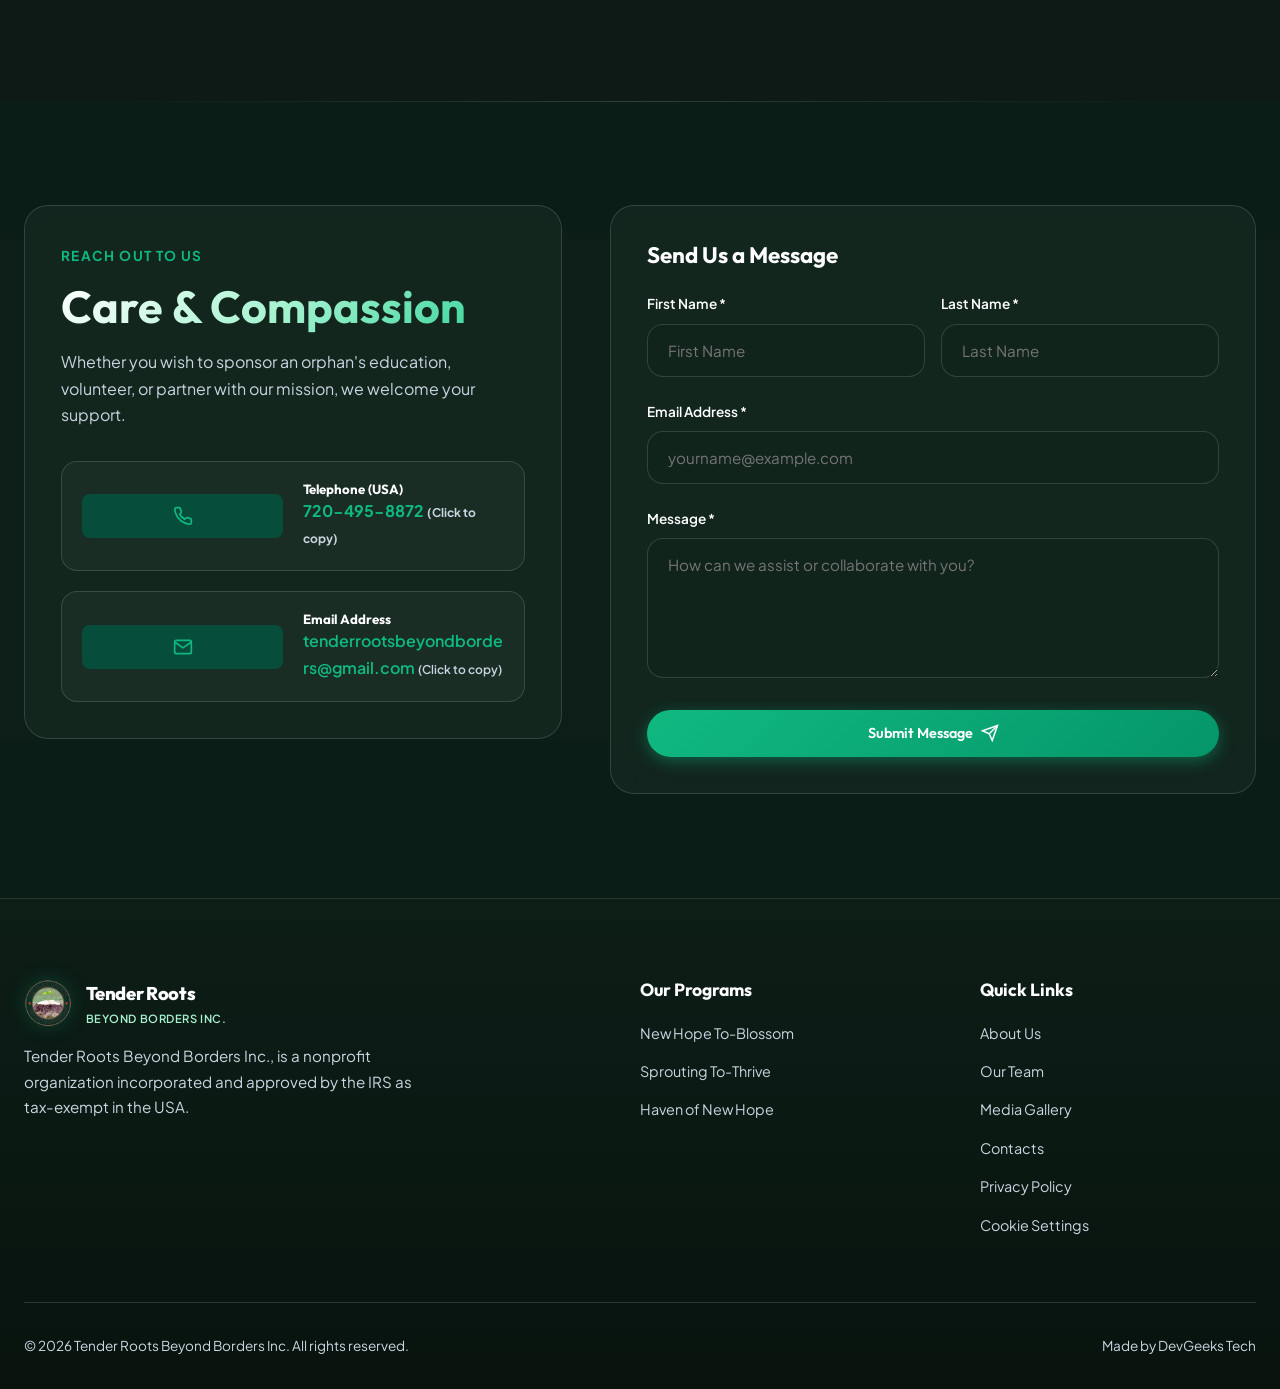
==== commit 30b84da8: "feat: lighten hero to 92% brightness, add luminous radiant aura, and implement micro-animations" ====
--- a/index.html
+++ b/index.html
@@ -30,7 +30,7 @@
   <meta name="twitter:description" content="IRS-approved 501(c)(3) nonprofit creating opportunities for new hope across the USA, Nigeria, and Malawi.">
   <meta name="twitter:image" content="https://tenderrootsbeyondborders.org/images/tr_logo.webp">
 
-  <link rel="stylesheet" href="styles.css?v=11">
+  <link rel="stylesheet" href="styles.css?v=12">
   <!-- Preconnect to Flutterwave Gateway Servers -->
   <link rel="preconnect" href="https://checkout.flutterwave.com">
   <link rel="preconnect" href="https://api.flutterwave.com">
--- a/styles.css
+++ b/styles.css
@@ -137,17 +137,27 @@
 }
 
 .gradient-text {
-  background: linear-gradient(135deg, #FFFFFF 0%, var(--accent-mint) 50%, var(--primary-emerald) 100%);
+  background: linear-gradient(135deg, #FFFFFF 0%, #A7F3D0 25%, #34D399 50%, #A7F3D0 75%, #FFFFFF 100%);
+  background-size: 200% auto;
   -webkit-background-clip: text;
   background-clip: text;
   -webkit-text-fill-color: transparent;
+  animation: textShimmer 6s ease-in-out infinite;
 }
 
 .gradient-text-gold {
-  background: linear-gradient(135deg, #FFF 0%, #FBBF24 50%, var(--accent-gold) 100%);
+  background: linear-gradient(135deg, #FFF 0%, #FDE68A 25%, #F59E0B 50%, #FBBF24 75%, #FFF 100%);
+  background-size: 200% auto;
   -webkit-background-clip: text;
   background-clip: text;
   -webkit-text-fill-color: transparent;
+  animation: textShimmer 6s ease-in-out infinite;
+}
+
+@keyframes textShimmer {
+  0%   { background-position: 0% 50%; }
+  50%  { background-position: 100% 50%; }
+  100% { background-position: 0% 50%; }
 }
 
 /* ==========================================================================
@@ -322,6 +332,34 @@
   background: linear-gradient(135deg, var(--primary-emerald), var(--primary-hover));
   color: #FFFFFF;
   box-shadow: 0 4px 15px rgba(16, 185, 129, 0.4);
+  position: relative;
+  overflow: hidden;
+}
+
+.btn-primary::before {
+  content: '';
+  position: absolute;
+  top: 0;
+  left: -100%;
+  width: 60%;
+  height: 100%;
+  background: linear-gradient(120deg, transparent, rgba(255, 255, 255, 0.35), transparent);
+  transform: skewX(-25deg);
+  animation: btnShineSweep 4s ease-in-out infinite;
+  pointer-events: none;
+}
+
+@keyframes btnShineSweep {
+  0%, 65% { left: -100%; }
+  100% { left: 200%; }
+}
+
+.btn-primary svg {
+  transition: transform 0.25s cubic-bezier(0.34, 1.56, 0.64, 1);
+}
+
+.btn-primary:hover svg {
+  transform: translateX(5px);
 }
 
 .btn-primary:hover {
@@ -330,15 +368,16 @@
 }
 
 .btn-glass {
-  background: rgba(255, 255, 255, 0.06);
+  background: rgba(255, 255, 255, 0.1);
   color: var(--text-main);
   border: 1px solid var(--glass-border);
   backdrop-filter: blur(10px);
 }
 
 .btn-glass:hover {
-  background: rgba(255, 255, 255, 0.14);
+  background: rgba(255, 255, 255, 0.18);
   border-color: var(--glass-border-active);
+  box-shadow: 0 8px 25px rgba(16, 185, 129, 0.25);
   transform: translateY(-3px);
   color: #FFFFFF;
 }
@@ -394,7 +433,7 @@
   height: 130%;
   background-size: cover;
   background-position: center;
-  filter: brightness(0.65) contrast(1.08);
+  filter: brightness(0.85) contrast(1.02);
   will-change: transform;
   transform: translate3d(0, 0, 0);
   z-index: 1;
@@ -403,7 +442,7 @@
 .page-hero-overlay {
   position: absolute;
   inset: 0;
-  background: linear-gradient(180deg, rgba(7, 13, 11, 0.3) 0%, rgba(7, 13, 11, 0.6) 65%, var(--bg-dark) 100%);
+  background: linear-gradient(180deg, rgba(16, 185, 129, 0.12) 0%, rgba(13, 26, 21, 0.42) 60%, var(--bg-dark) 100%);
   z-index: 2;
 }
 
@@ -515,6 +554,28 @@
   overflow: hidden;
 }
 
+/* Luminous emerald radiant aura behind hero content */
+.hero::before {
+  content: '';
+  position: absolute;
+  top: 35%;
+  left: 50%;
+  transform: translate(-50%, -35%);
+  width: 750px;
+  height: 480px;
+  background: radial-gradient(ellipse at center, rgba(16, 185, 129, 0.38) 0%, rgba(52, 211, 153, 0.18) 45%, transparent 72%);
+  filter: blur(75px);
+  z-index: 2;
+  pointer-events: none;
+  animation: heroAuraPulse 6s ease-in-out infinite alternate;
+}
+
+@keyframes heroAuraPulse {
+  0%   { transform: translate(-50%, -35%) scale(0.95); opacity: 0.7; }
+  50%  { transform: translate(-50%, -33%) scale(1.1);  opacity: 1; }
+  100% { transform: translate(-50%, -37%) scale(1.02); opacity: 0.8; }
+}
+
 .parallax-bg {
   position: absolute;
   top: -10%;
@@ -524,7 +585,7 @@
   background-image: url('images/hero_bg.webp');
   background-size: cover;
   background-position: center;
-  filter: brightness(0.72) contrast(1.05);
+  filter: brightness(0.92) contrast(1.02);
   will-change: transform;
   transform: translate3d(0, 0, 0);
   z-index: 1;
@@ -533,8 +594,8 @@
 .hero-overlay {
   position: absolute;
   inset: 0;
-  background: radial-gradient(ellipse at 50% 35%, rgba(7, 13, 11, 0.2) 0%, rgba(7, 13, 11, 0.58) 60%, var(--bg-dark) 100%),
-              linear-gradient(180deg, rgba(13, 27, 42, 0.25) 0%, transparent 40%, rgba(7, 13, 11, 0.75) 100%);
+  background: radial-gradient(ellipse at 50% 35%, rgba(13, 26, 21, 0.05) 0%, rgba(13, 26, 21, 0.42) 55%, var(--bg-dark) 100%),
+              linear-gradient(180deg, rgba(16, 185, 129, 0.14) 0%, transparent 42%, rgba(13, 26, 21, 0.82) 100%);
   z-index: 2;
 }
 
@@ -551,16 +612,28 @@
   align-items: center;
   gap: 0.6rem;
   padding: 0.5rem 1.25rem;
-  background: rgba(16, 185, 129, 0.16);
-  border: 1px solid rgba(16, 185, 129, 0.35);
+  background: rgba(16, 185, 129, 0.22);
+  border: 1px solid rgba(52, 211, 153, 0.45);
   backdrop-filter: var(--glass-blur);
   border-radius: var(--radius-full);
   font-size: 0.85rem;
   font-weight: 600;
   color: var(--accent-mint);
   margin-bottom: 1.5rem;
-  box-shadow: 0 4px 20px rgba(0, 0, 0, 0.35);
-  animation: pulseGlow 3s infinite alternate;
+  box-shadow: 0 4px 20px rgba(0, 0, 0, 0.25), 0 0 20px rgba(16, 185, 129, 0.3);
+  animation: pulseGlow 3s infinite alternate, floatBadge 4s ease-in-out 1s infinite alternate;
+  transition: transform 0.3s cubic-bezier(0.34, 1.56, 0.64, 1), box-shadow 0.3s ease, border-color 0.3s ease;
+}
+
+.hero-badge:hover {
+  transform: translateY(-3px) scale(1.03);
+  border-color: var(--primary-emerald);
+  box-shadow: 0 8px 30px rgba(16, 185, 129, 0.5);
+}
+
+@keyframes floatBadge {
+  0%   { transform: translateY(0); }
+  100% { transform: translateY(-5px); }
 }
 
 .pulse-dot {
@@ -568,7 +641,7 @@
   height: 8px;
   background-color: var(--primary-emerald);
   border-radius: 50%;
-  box-shadow: 0 0 10px var(--primary-emerald);
+  box-shadow: 0 0 12px var(--primary-emerald);
   animation: ping 1.5s cubic-bezier(0, 0, 0.2, 1) infinite;
 }
 
@@ -582,11 +655,11 @@
 
 .hero-subtitle {
   font-size: clamp(1.05rem, 1.8vw, 1.3rem);
-  color: #E2E8F0;
+  color: #F1F5F9;
   max-width: 780px;
   margin: 0 auto 2.5rem;
   font-weight: 400;
-  text-shadow: 0 2px 14px rgba(0, 0, 0, 0.85);
+  text-shadow: 0 2px 14px rgba(0, 0, 0, 0.9);
 }
 
 .hero-cta-group {
@@ -610,11 +683,12 @@
   color: var(--text-muted);
   font-size: 0.8rem;
   text-decoration: none;
-  transition: color var(--transition-fast);
+  transition: color var(--transition-fast), transform 0.3s ease;
 }
 
 .scroll-indicator:hover {
-  color: var(--primary-emerald);
+  color: var(--accent-mint);
+  transform: translateX(-50%) translateY(-3px);
 }
 
 .mouse-icon {
@@ -623,6 +697,12 @@
   border: 2px solid var(--glass-border-active);
   border-radius: 12px;
   position: relative;
+  transition: border-color 0.3s ease, box-shadow 0.3s ease;
+}
+
+.scroll-indicator:hover .mouse-icon {
+  border-color: var(--primary-emerald);
+  box-shadow: 0 0 15px rgba(16, 185, 129, 0.4);
 }
 
 .wheel {
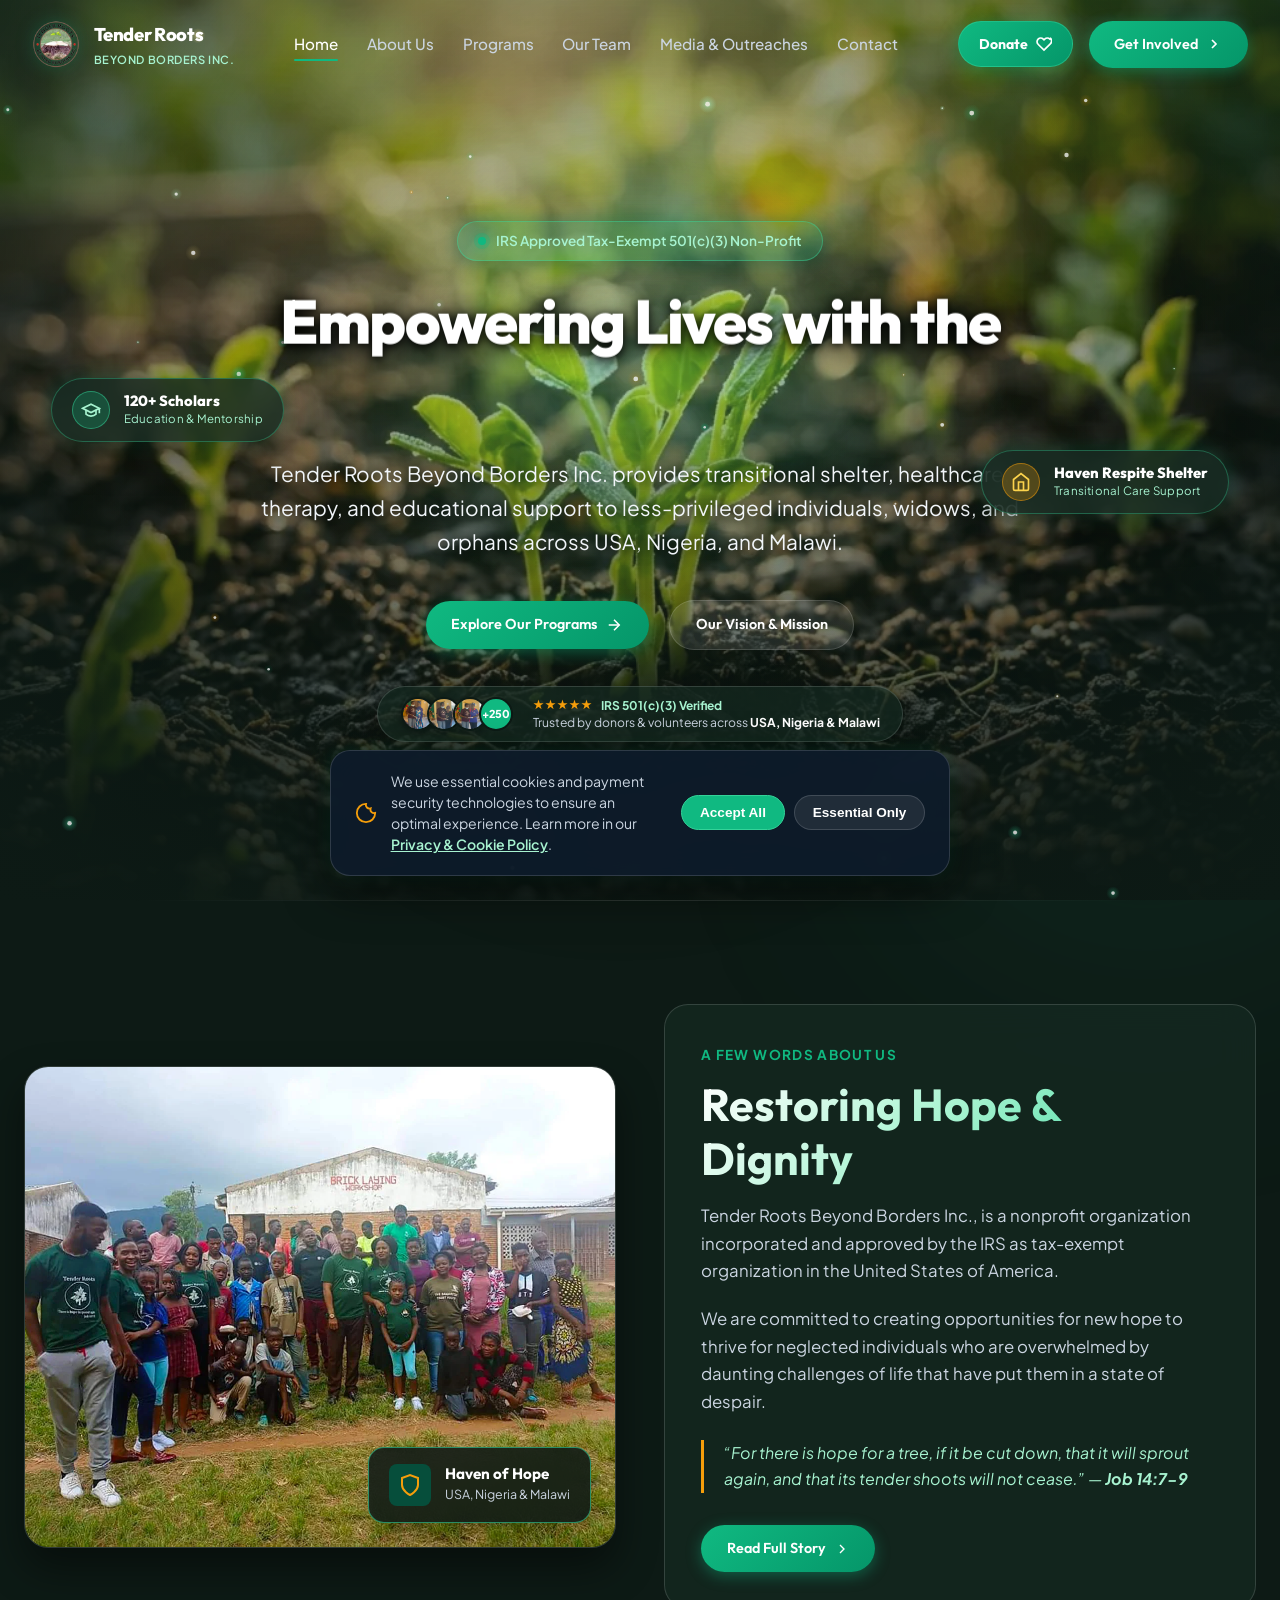
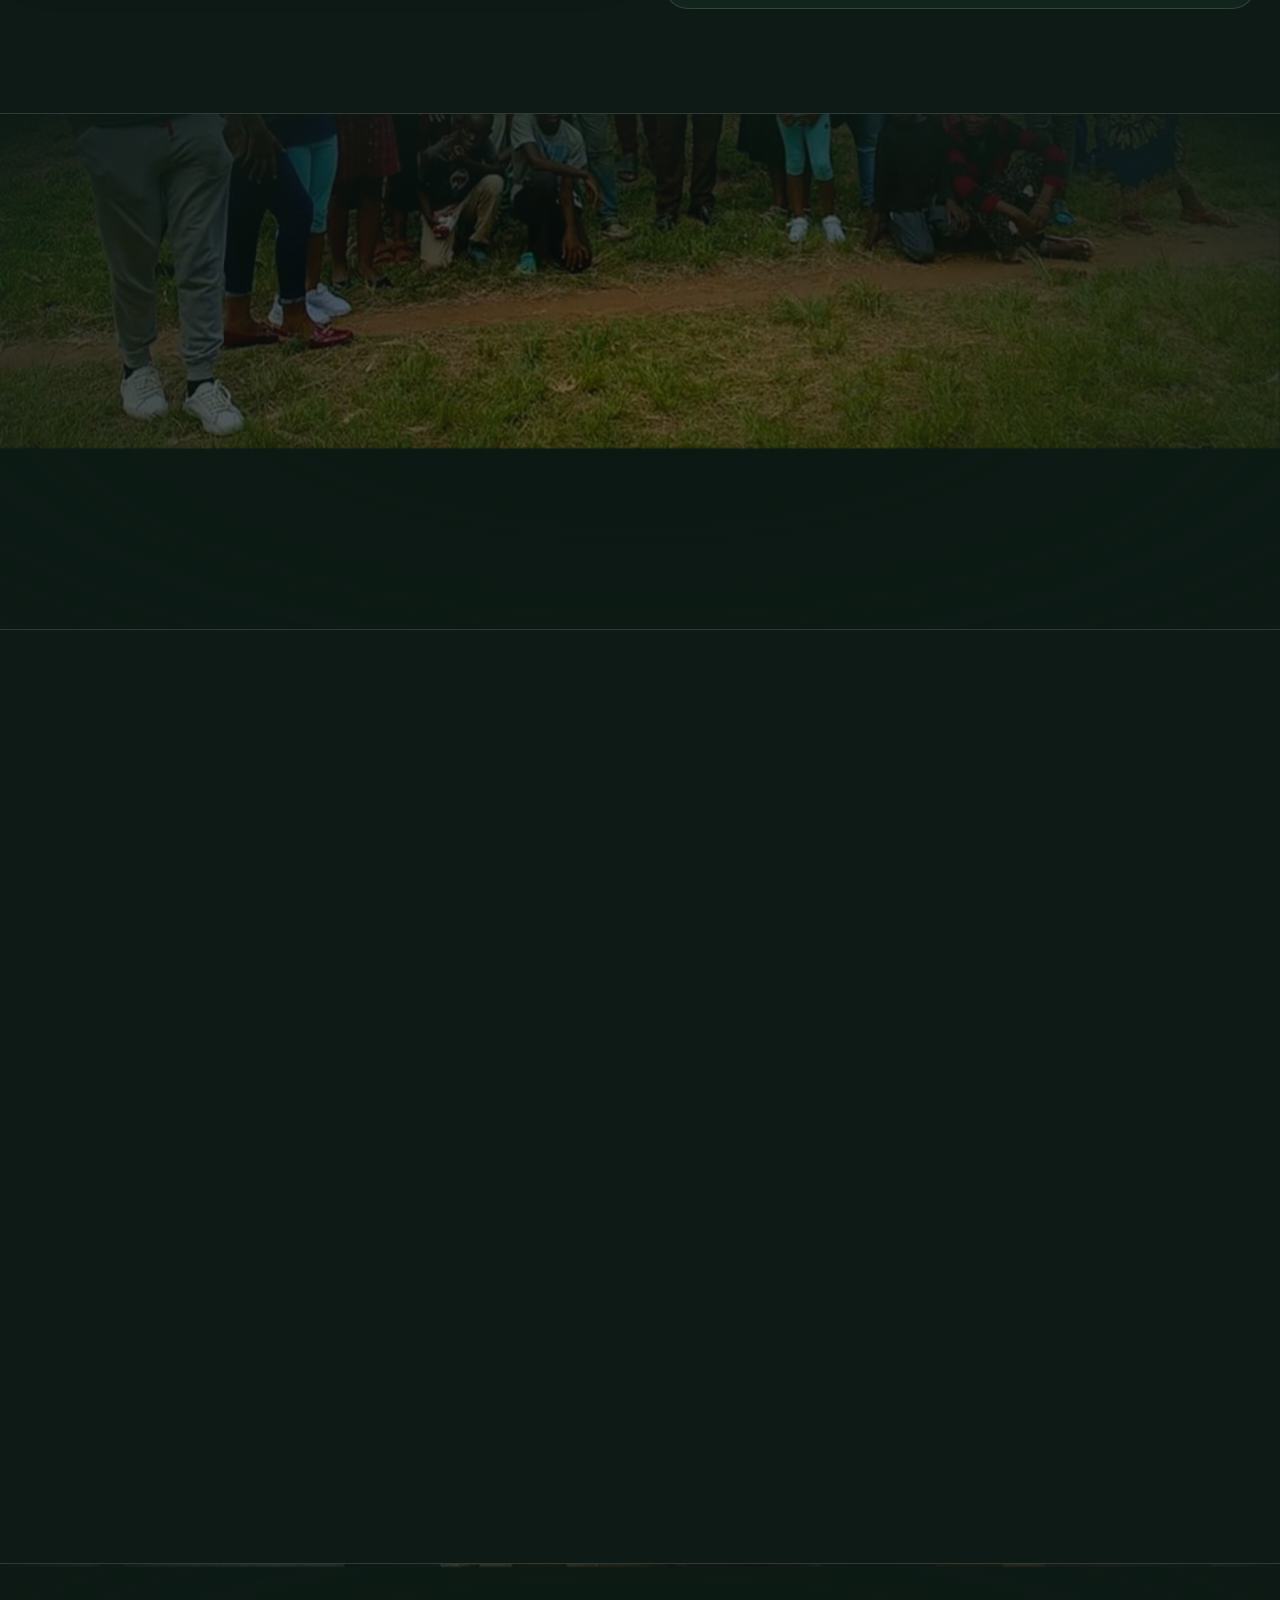
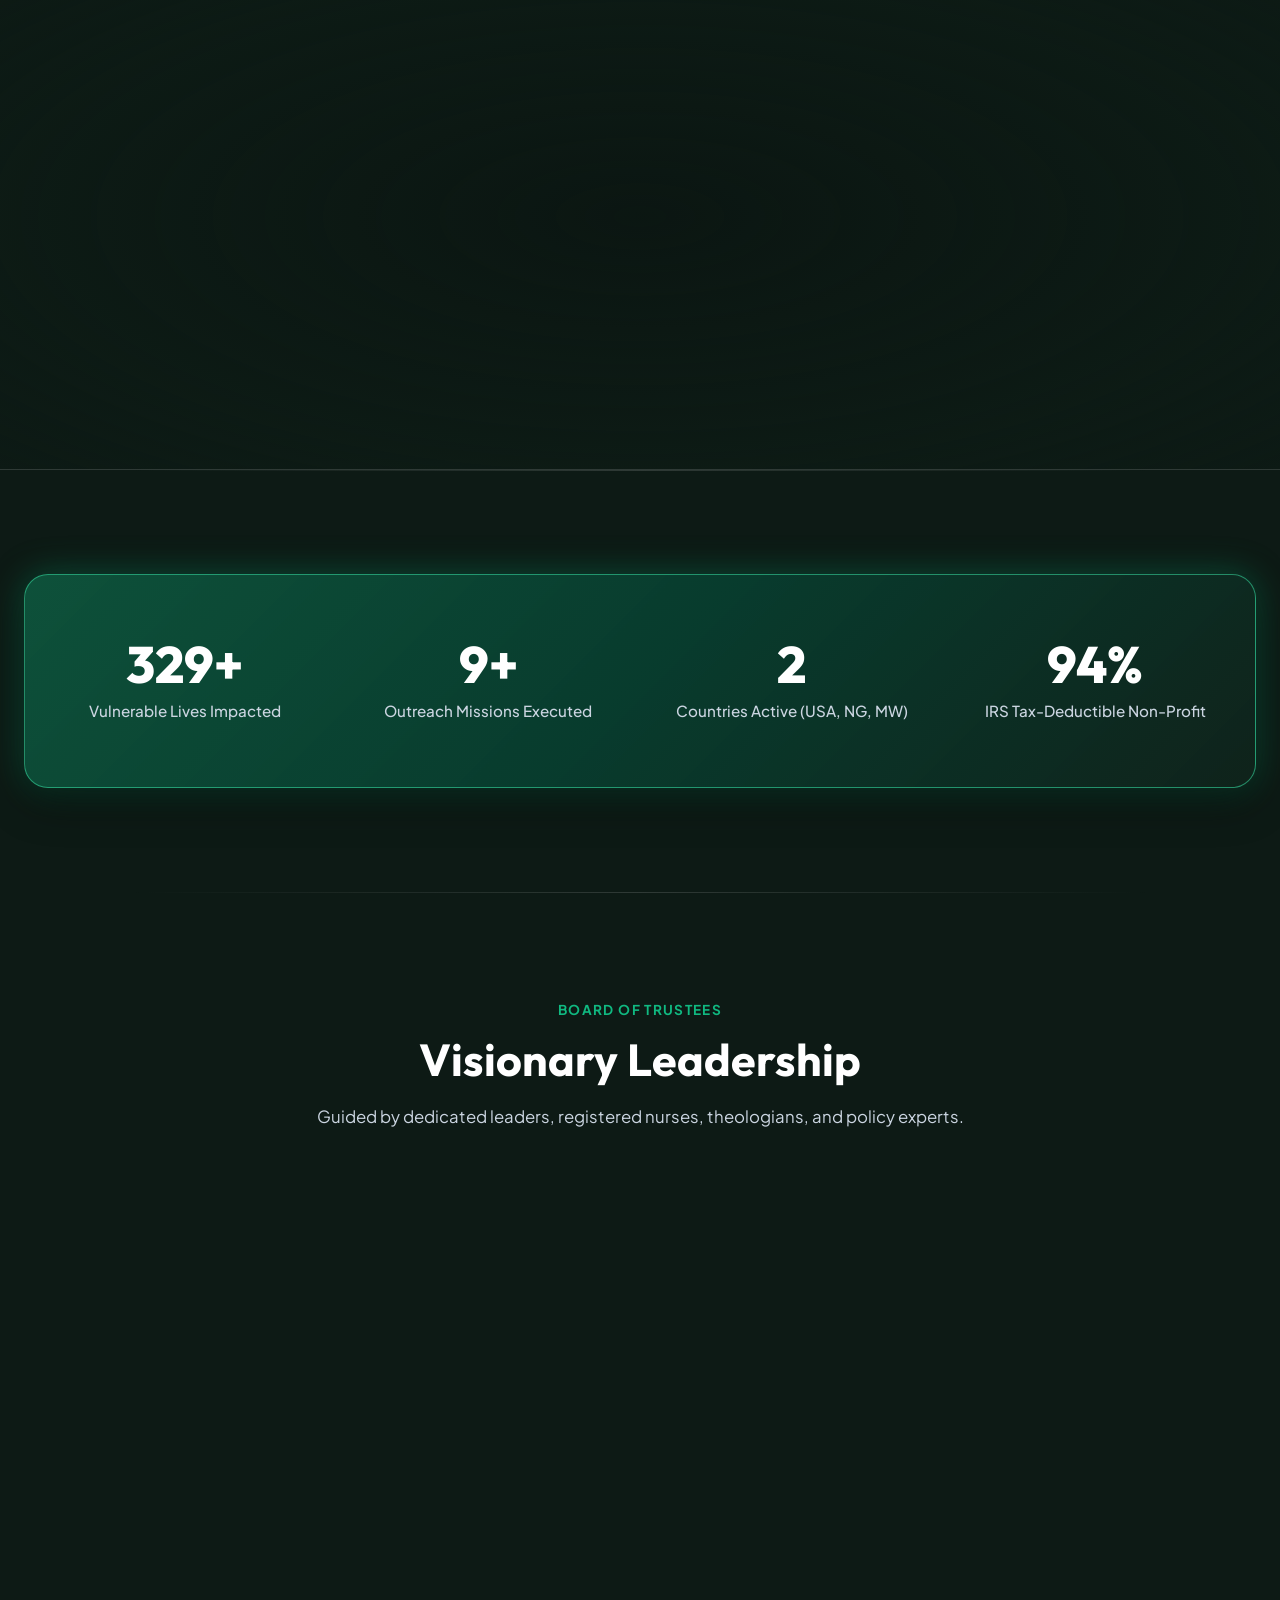
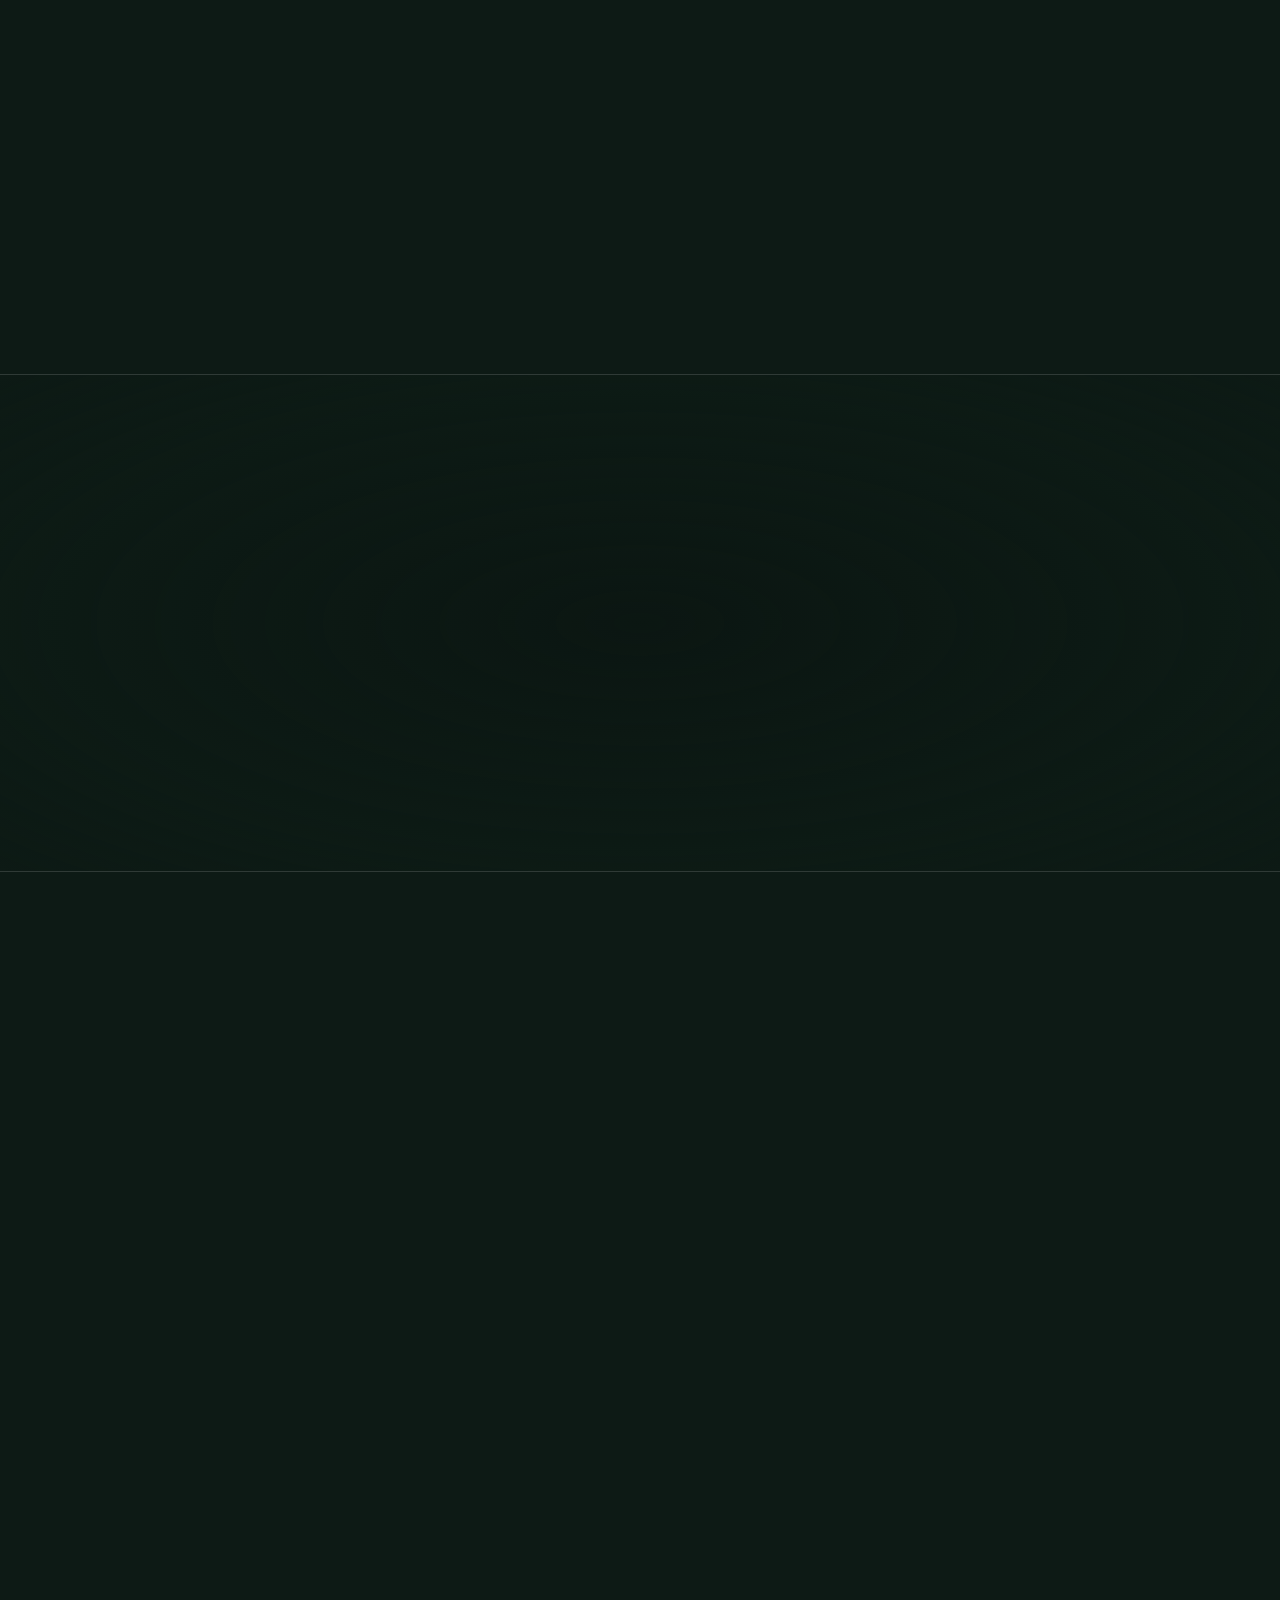
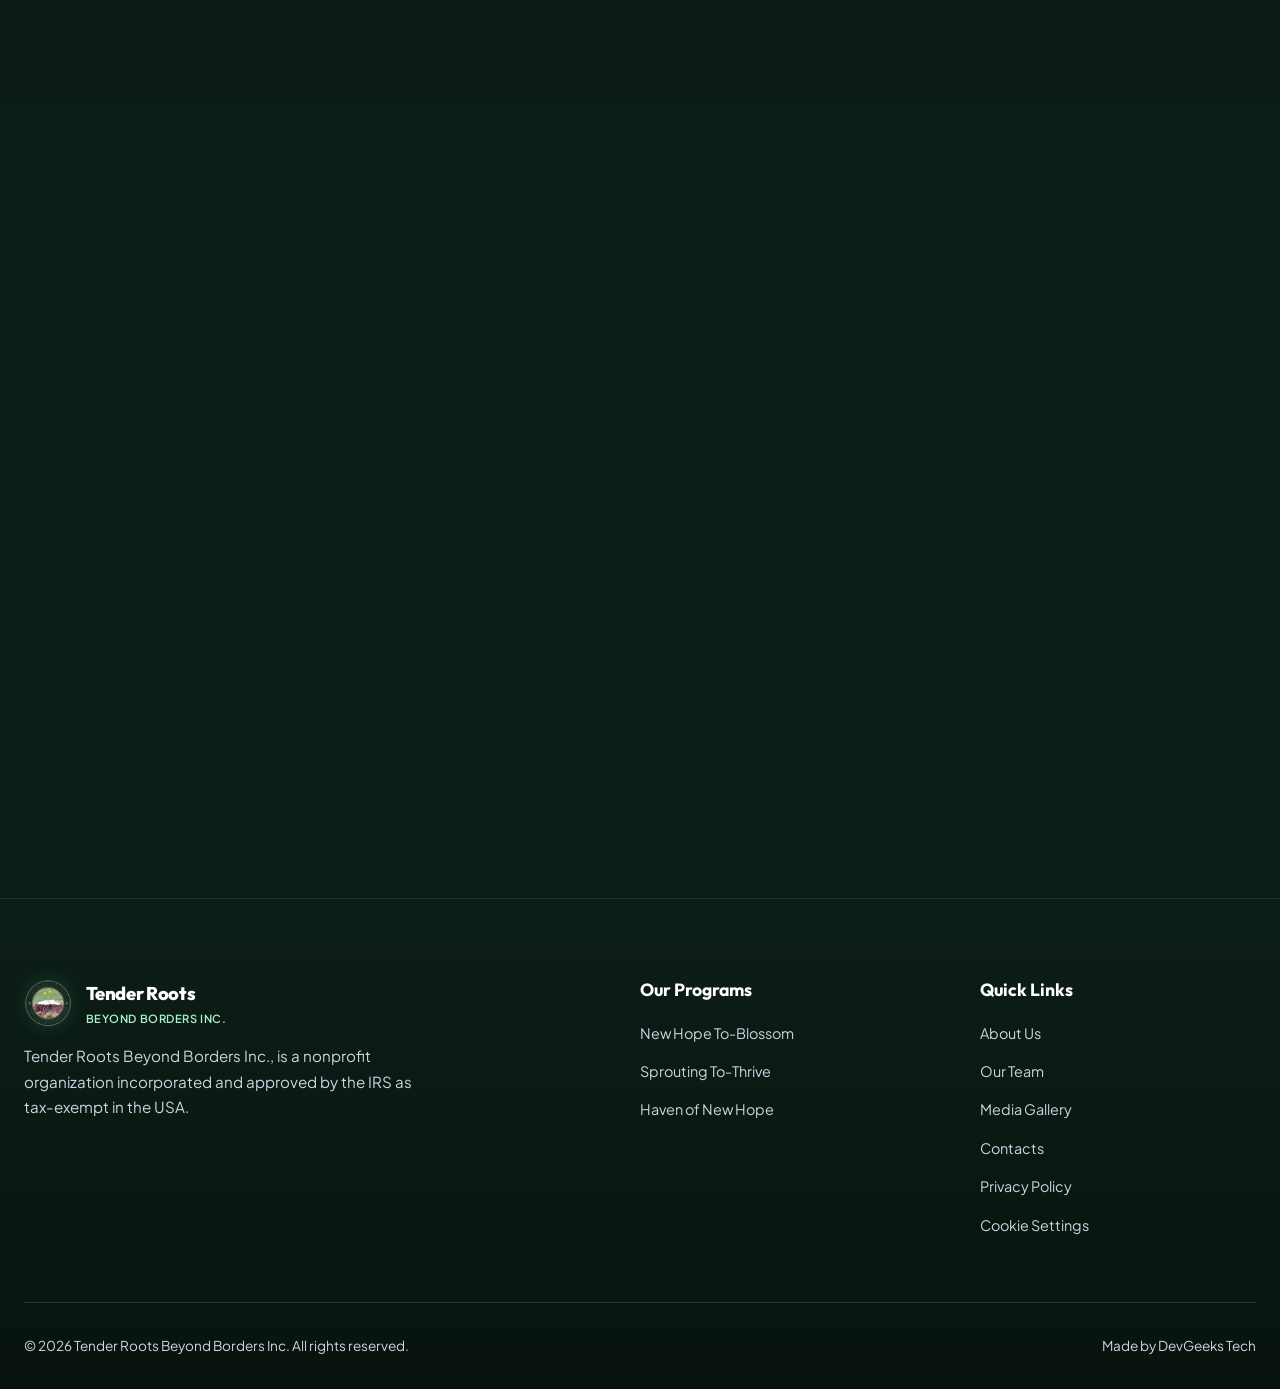
==== commit 79ecb4af: "feat(hero): add dynamic rotating headline text, floating impact cards, firefly particle halos, and s" ====
--- a/index.html
+++ b/index.html
@@ -188,6 +188,28 @@
     <div class="parallax-bg"></div>
     <div class="hero-overlay"></div>
 
+    <!-- Floating Luminous Impact Pill (Left) -->
+    <div class="hero-float-card hero-float-left">
+      <div class="float-icon-wrap float-icon-mint">
+        <svg width="20" height="20" viewBox="0 0 24 24" fill="none" stroke="currentColor" stroke-width="2"><path d="M22 10v6M2 10l10-5 10 5-10 5z"></path><path d="M6 12v5c3 3 9 3 12 0v-5"></path></svg>
+      </div>
+      <div class="float-card-content">
+        <span class="float-card-title">120+ Scholars</span>
+        <span class="float-card-sub">Education &amp; Mentorship</span>
+      </div>
+    </div>
+
+    <!-- Floating Luminous Impact Pill (Right) -->
+    <div class="hero-float-card hero-float-right">
+      <div class="float-icon-wrap float-icon-gold">
+        <svg width="20" height="20" viewBox="0 0 24 24" fill="none" stroke="currentColor" stroke-width="2"><path d="M3 9l9-7 9 7v11a2 2 0 0 1-2 2H5a2 2 0 0 1-2-2z"></path><polyline points="9 22 9 12 15 12 15 22"></polyline></svg>
+      </div>
+      <div class="float-card-content">
+        <span class="float-card-title">Haven Respite Shelter</span>
+        <span class="float-card-sub">Transitional Care Support</span>
+      </div>
+    </div>
+
     <div class="hero-content reveal">
       <div class="hero-badge">
         <span class="pulse-dot"></span>
@@ -196,7 +218,7 @@
       
       <h1 class="hero-title">
         Empowering Lives with the <br>
-        <span class="gradient-text">Hope to Sprout Again</span>
+        <span class="hero-rotator-wrap"><span class="gradient-text hero-rotator-text" id="hero-rotating-word">Hope to Sprout Again</span></span>
       </h1>
       
       <p class="hero-subtitle">
@@ -209,16 +231,33 @@
           <svg width="18" height="18" viewBox="0 0 24 24" fill="none" stroke="currentColor" stroke-width="2"><line x1="5" y1="12" x2="19" y2="12"></line><polyline points="12 5 19 12 12 19"></polyline></svg>
         </a>
         <a href="about/" class="btn btn-glass">
-          <span>Our Vision & Mission</span>
+          <span>Our Vision &amp; Mission</span>
         </a>
       </div>
-    </div>
-
-    <a href="#about" class="scroll-indicator">
+
+      <!-- Social Proof / Verified Trust Badge Bar -->
+      <div class="hero-trust-bar">
+        <div class="avatar-stack">
+          <img src="images/101.webp" alt="Outreach child sponsored" class="stack-avatar">
+          <img src="images/102.webp" alt="Scholar recipient" class="stack-avatar">
+          <img src="images/103.webp" alt="Volunteer" class="stack-avatar">
+          <span class="stack-pill">+250</span>
+        </div>
+        <div class="hero-trust-text">
+          <div class="trust-stars-line">
+            <span class="stars-gold">★★★★★</span>
+            <span class="trust-badge-label">IRS 501(c)(3) Verified</span>
+          </div>
+          <p class="trust-subline">Trusted by donors &amp; volunteers across <strong>USA, Nigeria &amp; Malawi</strong></p>
+        </div>
+      </div>
+    </div>
+
+    <!-- <a href="#about" class="scroll-indicator">
       <div class="mouse-icon">
         <div class="wheel"></div>
       </div>
-    </a>
+    </a> -->
   </section>
 
   <!-- Section: About Overview -->
@@ -673,6 +712,6 @@
     </div>
   </footer>
 
-  <script src="script.js"></script>
+  <script src="script.js?v=6"></script>
 </body>
 </html>
--- a/styles.css
+++ b/styles.css
@@ -715,6 +715,224 @@
   left: 50%;
   transform: translateX(-50%);
   animation: scrollWheel 2s infinite;
+}
+
+/* ── Hero Dynamic Headline Rotator ── */
+.hero-rotator-wrap {
+  display: inline-block;
+  min-height: 1.15em;
+  position: relative;
+  vertical-align: bottom;
+}
+.hero-rotator-text {
+  display: inline-block;
+  transition: transform 0.35s cubic-bezier(0.16, 1, 0.3, 1), opacity 0.35s ease;
+}
+.hero-rotator-text.fade-out {
+  opacity: 0;
+  transform: translateY(-16px) scale(0.96);
+}
+.hero-rotator-text.fade-in {
+  animation: rotatorSlideIn 0.4s cubic-bezier(0.16, 1, 0.3, 1) forwards;
+}
+@keyframes rotatorSlideIn {
+  from { opacity: 0; transform: translateY(16px) scale(0.96); }
+  to   { opacity: 1; transform: translateY(0) scale(1); }
+}
+
+/* ── Floating Luminous Impact Cards ── */
+.hero-float-card {
+  position: absolute;
+  z-index: 4;
+  display: flex;
+  align-items: center;
+  gap: 0.85rem;
+  padding: 0.75rem 1.25rem;
+  background: rgba(22, 44, 35, 0.78);
+  border: 1px solid rgba(52, 211, 153, 0.35);
+  backdrop-filter: blur(16px);
+  -webkit-backdrop-filter: blur(16px);
+  border-radius: 50px;
+  box-shadow: 0 15px 35px rgba(0, 0, 0, 0.35), 0 0 25px rgba(16, 185, 129, 0.2);
+  pointer-events: auto;
+  transition: transform 0.4s cubic-bezier(0.34, 1.56, 0.64, 1), box-shadow 0.3s ease, border-color 0.3s ease;
+}
+
+.hero-float-card:hover {
+  transform: scale(1.08) translateY(-4px);
+  border-color: var(--primary-emerald);
+  box-shadow: 0 20px 45px rgba(0, 0, 0, 0.45), 0 0 35px rgba(16, 185, 129, 0.35);
+}
+
+.hero-float-left {
+  left: 4%;
+  top: 42%;
+  animation: floatOrbLeft 5.5s ease-in-out infinite alternate;
+}
+
+.hero-float-right {
+  right: 4%;
+  top: 50%;
+  animation: floatOrbRight 6.5s ease-in-out infinite alternate;
+}
+
+@keyframes floatOrbLeft {
+  0%   { transform: translate3d(0, 0, 0) rotate(-1deg); }
+  100% { transform: translate3d(6px, -14px, 0) rotate(1.5deg); }
+}
+
+@keyframes floatOrbRight {
+  0%   { transform: translate3d(0, 0, 0) rotate(1deg); }
+  100% { transform: translate3d(-8px, -16px, 0) rotate(-1.5deg); }
+}
+
+.float-icon-wrap {
+  width: 38px;
+  height: 38px;
+  border-radius: 50%;
+  display: flex;
+  align-items: center;
+  justify-content: center;
+  flex-shrink: 0;
+}
+.float-icon-mint {
+  background: rgba(16, 185, 129, 0.25);
+  color: var(--accent-mint);
+  border: 1px solid rgba(52, 211, 153, 0.5);
+}
+.float-icon-gold {
+  background: rgba(245, 158, 11, 0.25);
+  color: #FCD34D;
+  border: 1px solid rgba(245, 158, 11, 0.5);
+}
+
+.float-card-content {
+  display: flex;
+  flex-direction: column;
+  text-align: left;
+}
+.float-card-title {
+  font-family: var(--font-heading);
+  font-weight: 800;
+  font-size: 0.92rem;
+  color: #FFFFFF;
+  line-height: 1.2;
+}
+.float-card-sub {
+  font-size: 0.72rem;
+  color: var(--accent-mint);
+  letter-spacing: 0.02em;
+}
+
+@media (max-width: 1100px) {
+  .hero-float-card {
+    display: none;
+  }
+}
+
+/* ── Hero Social Proof / Trust Bar ── */
+.hero-trust-bar {
+  margin-top: 2.25rem;
+  display: inline-flex;
+  align-items: center;
+  gap: 1.25rem;
+  padding: 0.65rem 1.4rem;
+  background: rgba(22, 44, 35, 0.65);
+  border: 1px solid rgba(255, 255, 255, 0.14);
+  border-radius: 50px;
+  backdrop-filter: blur(14px);
+  -webkit-backdrop-filter: blur(14px);
+  box-shadow: 0 10px 30px rgba(0, 0, 0, 0.3);
+  animation: fadeSlideUp 0.8s 0.8s cubic-bezier(0.16, 1, 0.3, 1) both;
+  transition: transform 0.3s ease, border-color 0.3s ease, box-shadow 0.3s ease;
+}
+
+.hero-trust-bar:hover {
+  transform: translateY(-2px);
+  border-color: rgba(52, 211, 153, 0.4);
+  box-shadow: 0 12px 35px rgba(0, 0, 0, 0.35), 0 0 20px rgba(16, 185, 129, 0.2);
+}
+
+.avatar-stack {
+  display: flex;
+  align-items: center;
+}
+
+.stack-avatar {
+  width: 34px;
+  height: 34px;
+  border-radius: 50%;
+  border: 2px solid #0D1A15;
+  object-fit: cover;
+  margin-left: -8px;
+  box-shadow: 0 2px 8px rgba(0, 0, 0, 0.4);
+}
+
+.stack-avatar:first-child {
+  margin-left: 0;
+}
+
+.stack-pill {
+  width: 34px;
+  height: 34px;
+  border-radius: 50%;
+  background: var(--primary-emerald);
+  color: #FFFFFF;
+  font-size: 0.68rem;
+  font-weight: 800;
+  display: flex;
+  align-items: center;
+  justify-content: center;
+  border: 2px solid #0D1A15;
+  margin-left: -8px;
+}
+
+.hero-trust-text {
+  text-align: left;
+  line-height: 1.25;
+}
+
+.trust-stars-line {
+  display: flex;
+  align-items: center;
+  gap: 0.5rem;
+  font-size: 0.78rem;
+}
+
+.stars-gold {
+  color: var(--accent-gold);
+  letter-spacing: 1px;
+}
+
+.trust-badge-label {
+  font-weight: 700;
+  color: var(--accent-mint);
+  font-size: 0.75rem;
+}
+
+.trust-subline {
+  font-size: 0.76rem;
+  color: var(--text-muted);
+  margin-top: 0.15rem;
+}
+.trust-subline strong {
+  color: #FFFFFF;
+}
+
+@media (max-width: 640px) {
+  .hero-trust-bar {
+    flex-direction: column;
+    border-radius: 18px;
+    padding: 0.85rem 1rem;
+    gap: 0.65rem;
+    text-align: center;
+  }
+  .hero-trust-text {
+    text-align: center;
+  }
+  .trust-stars-line {
+    justify-content: center;
+  }
 }
 
 /* ==========================================================================
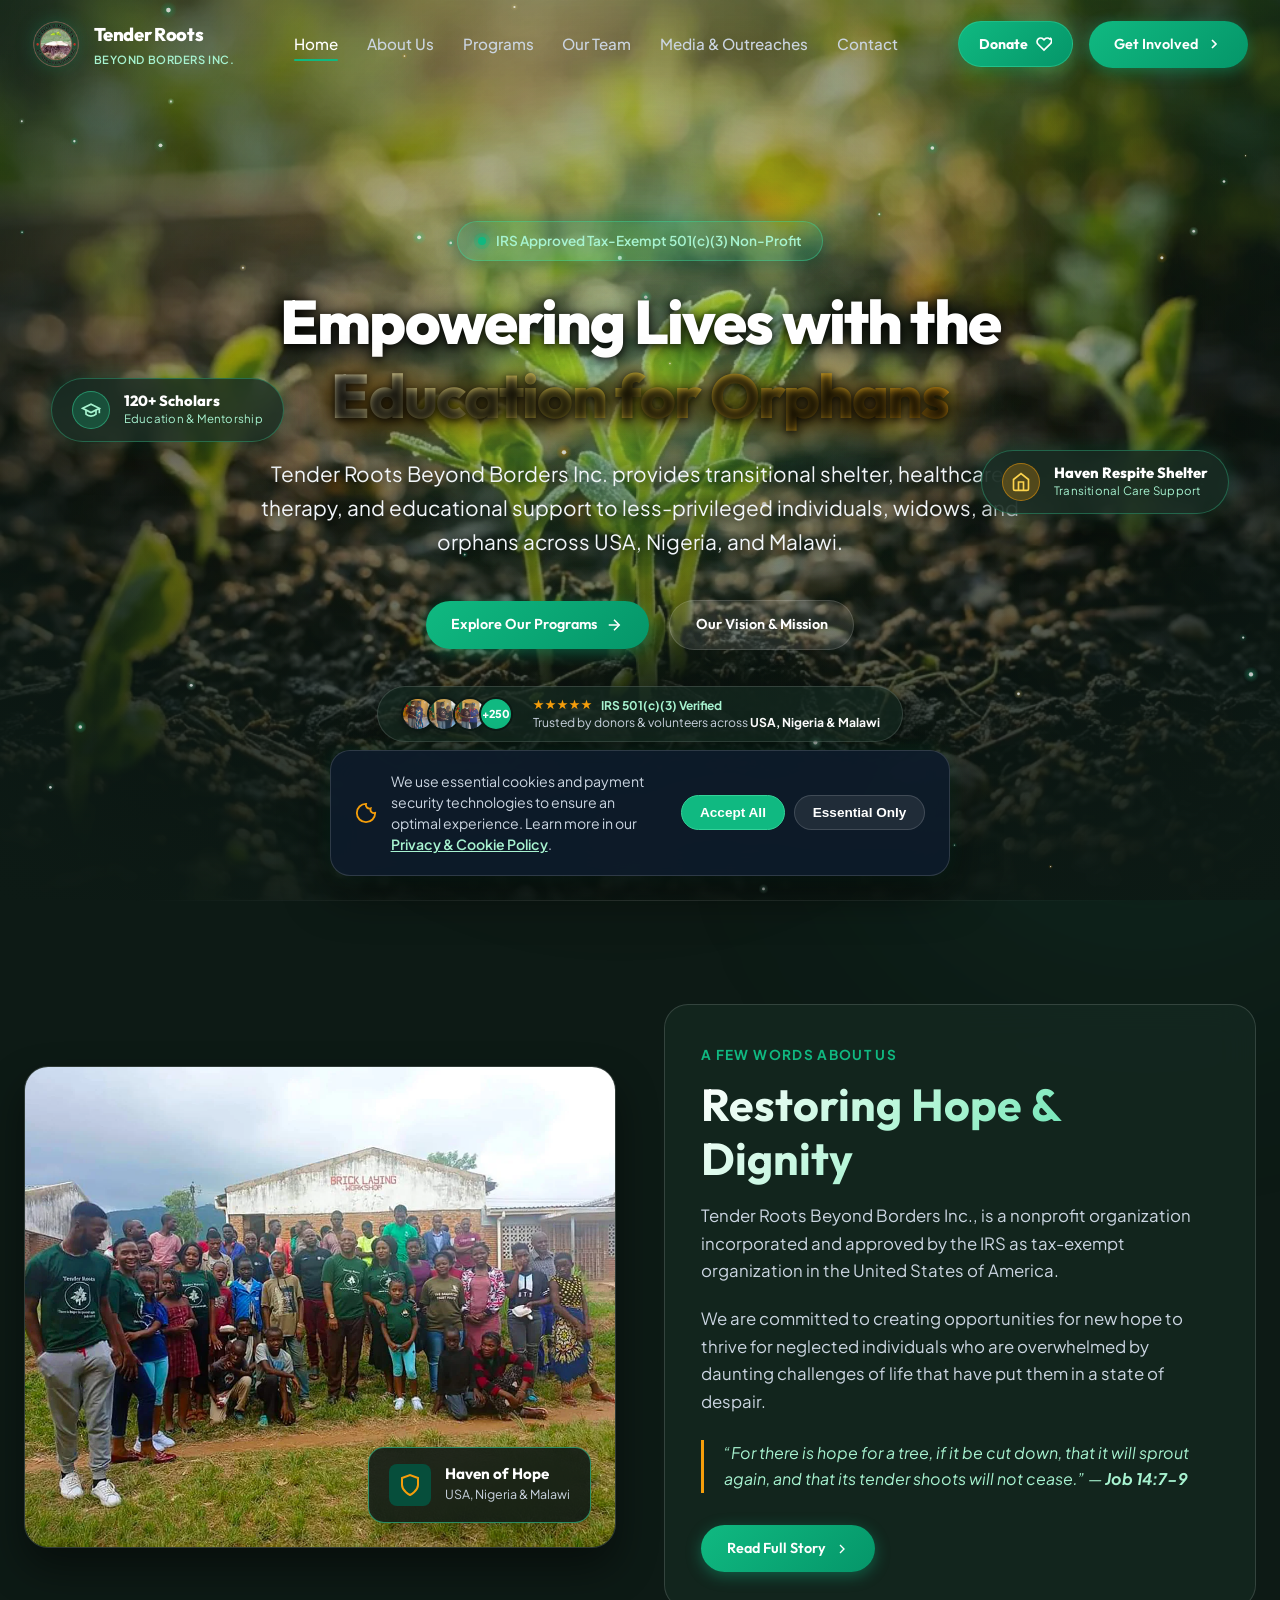
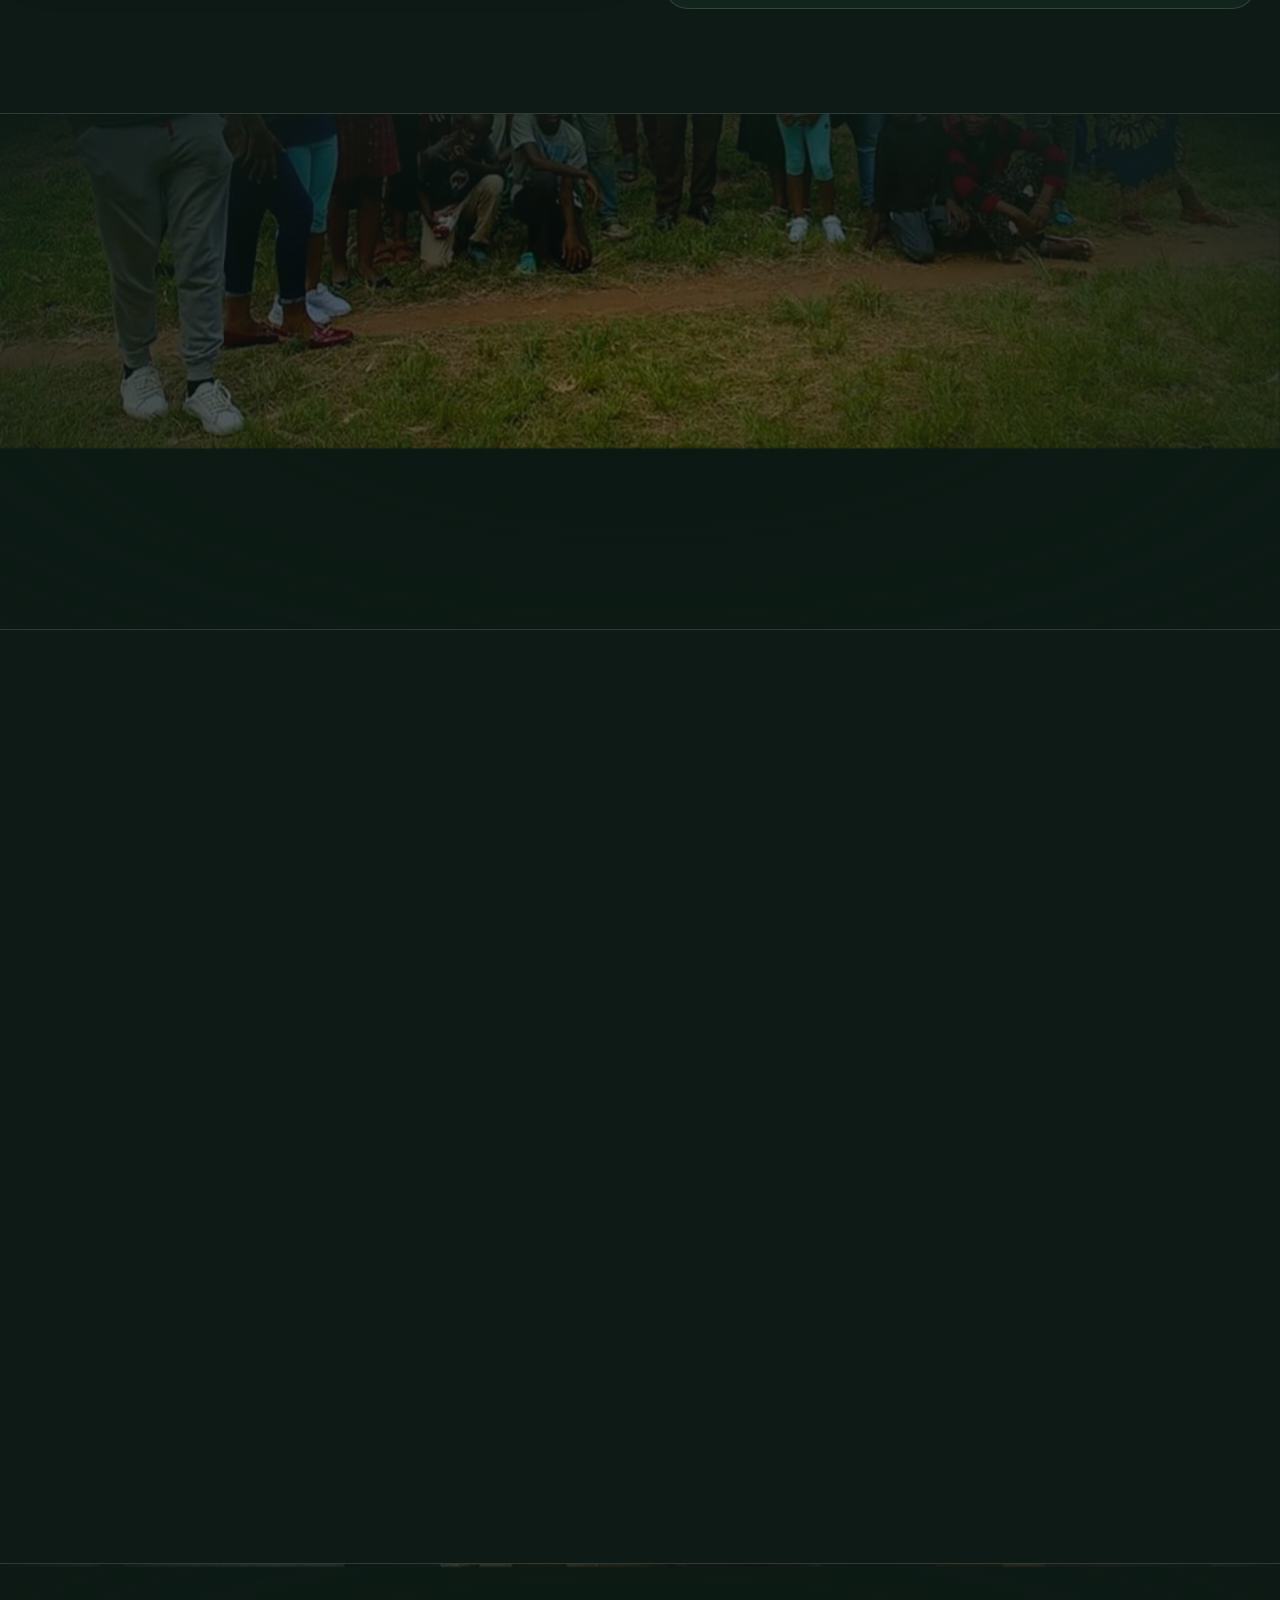
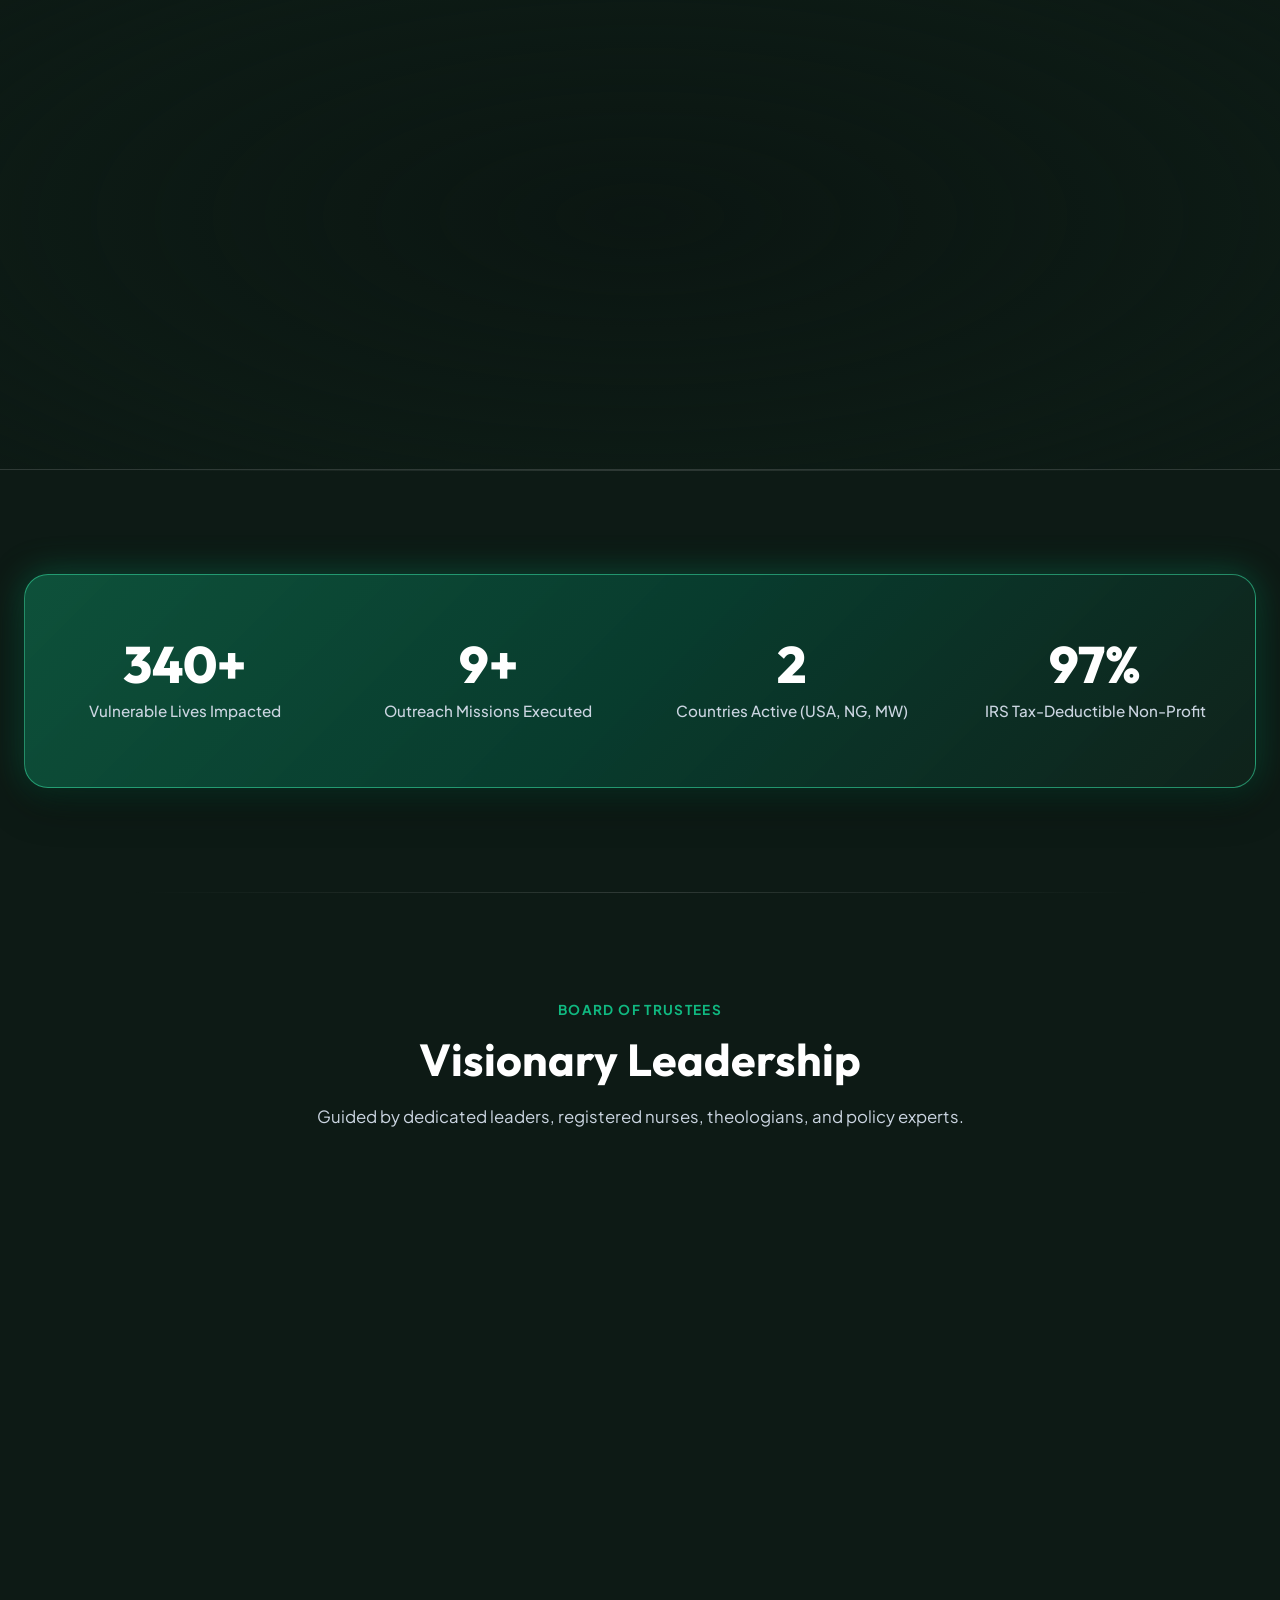
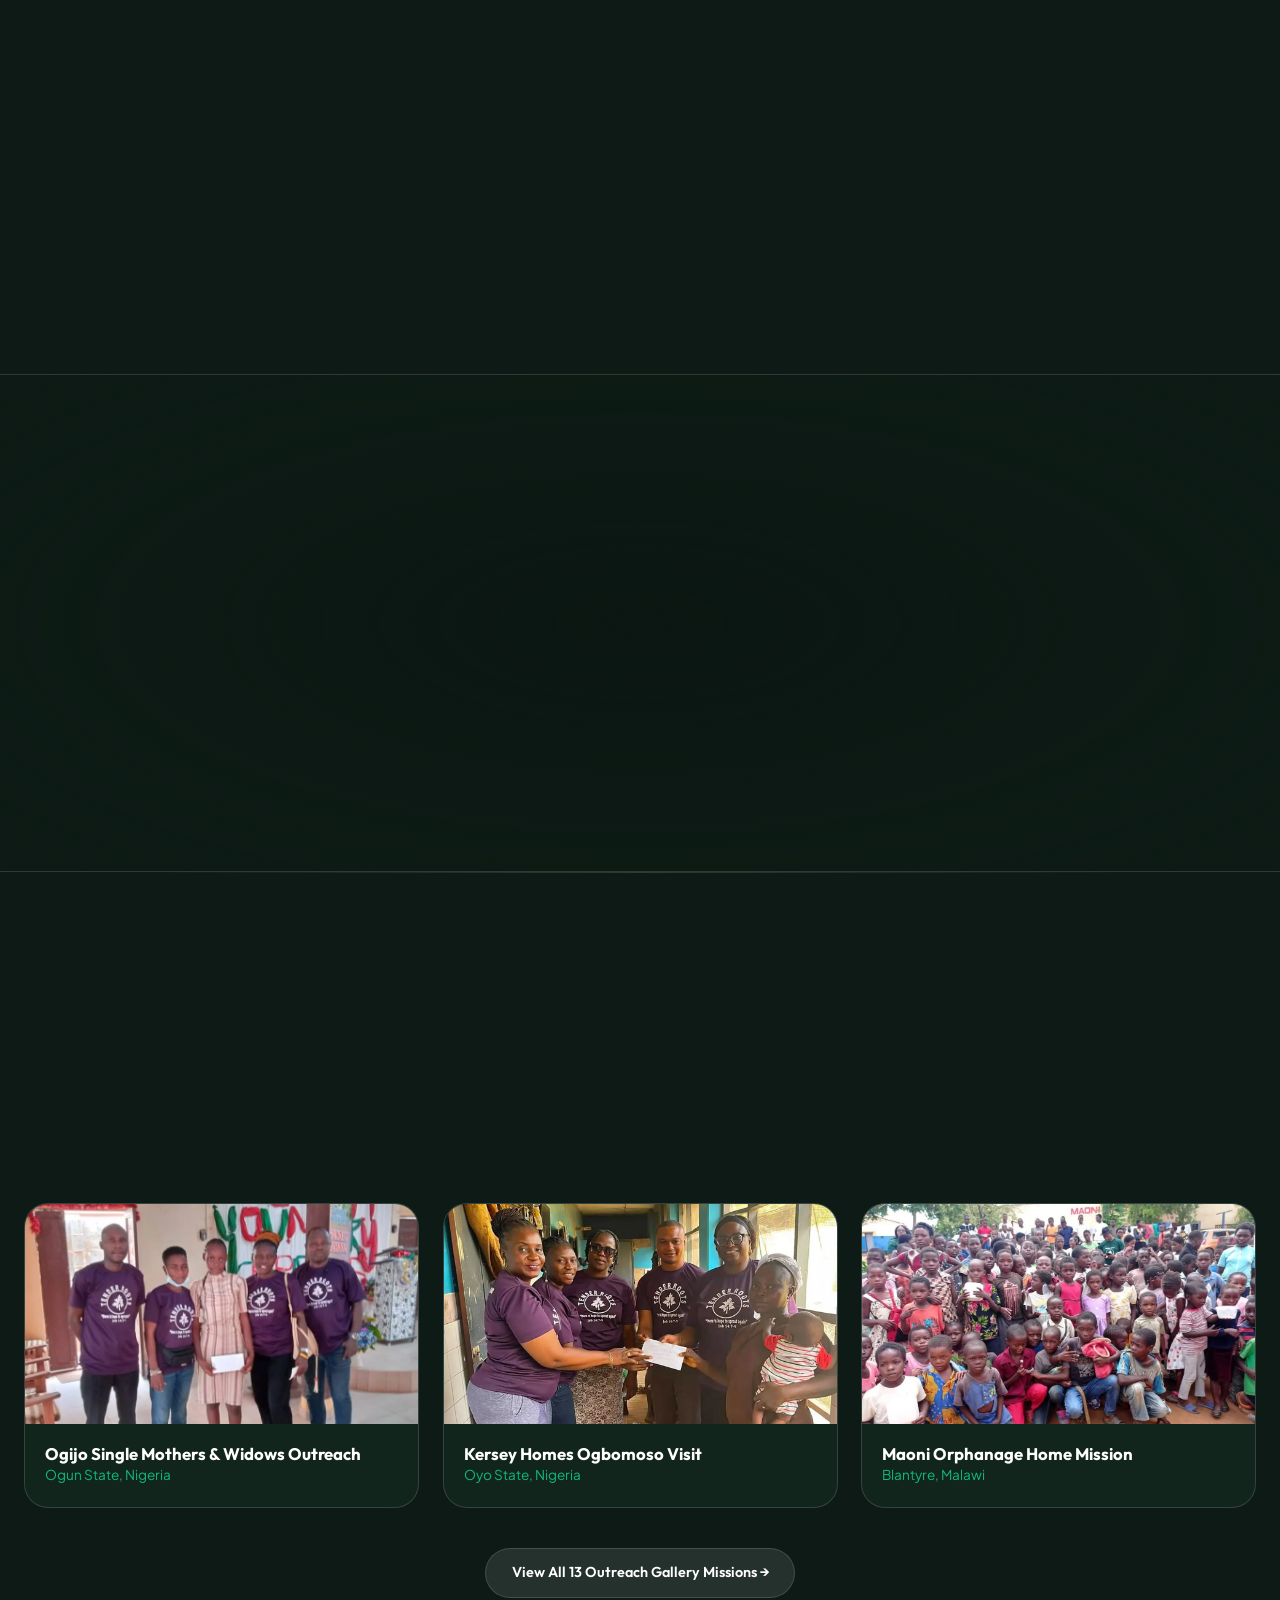
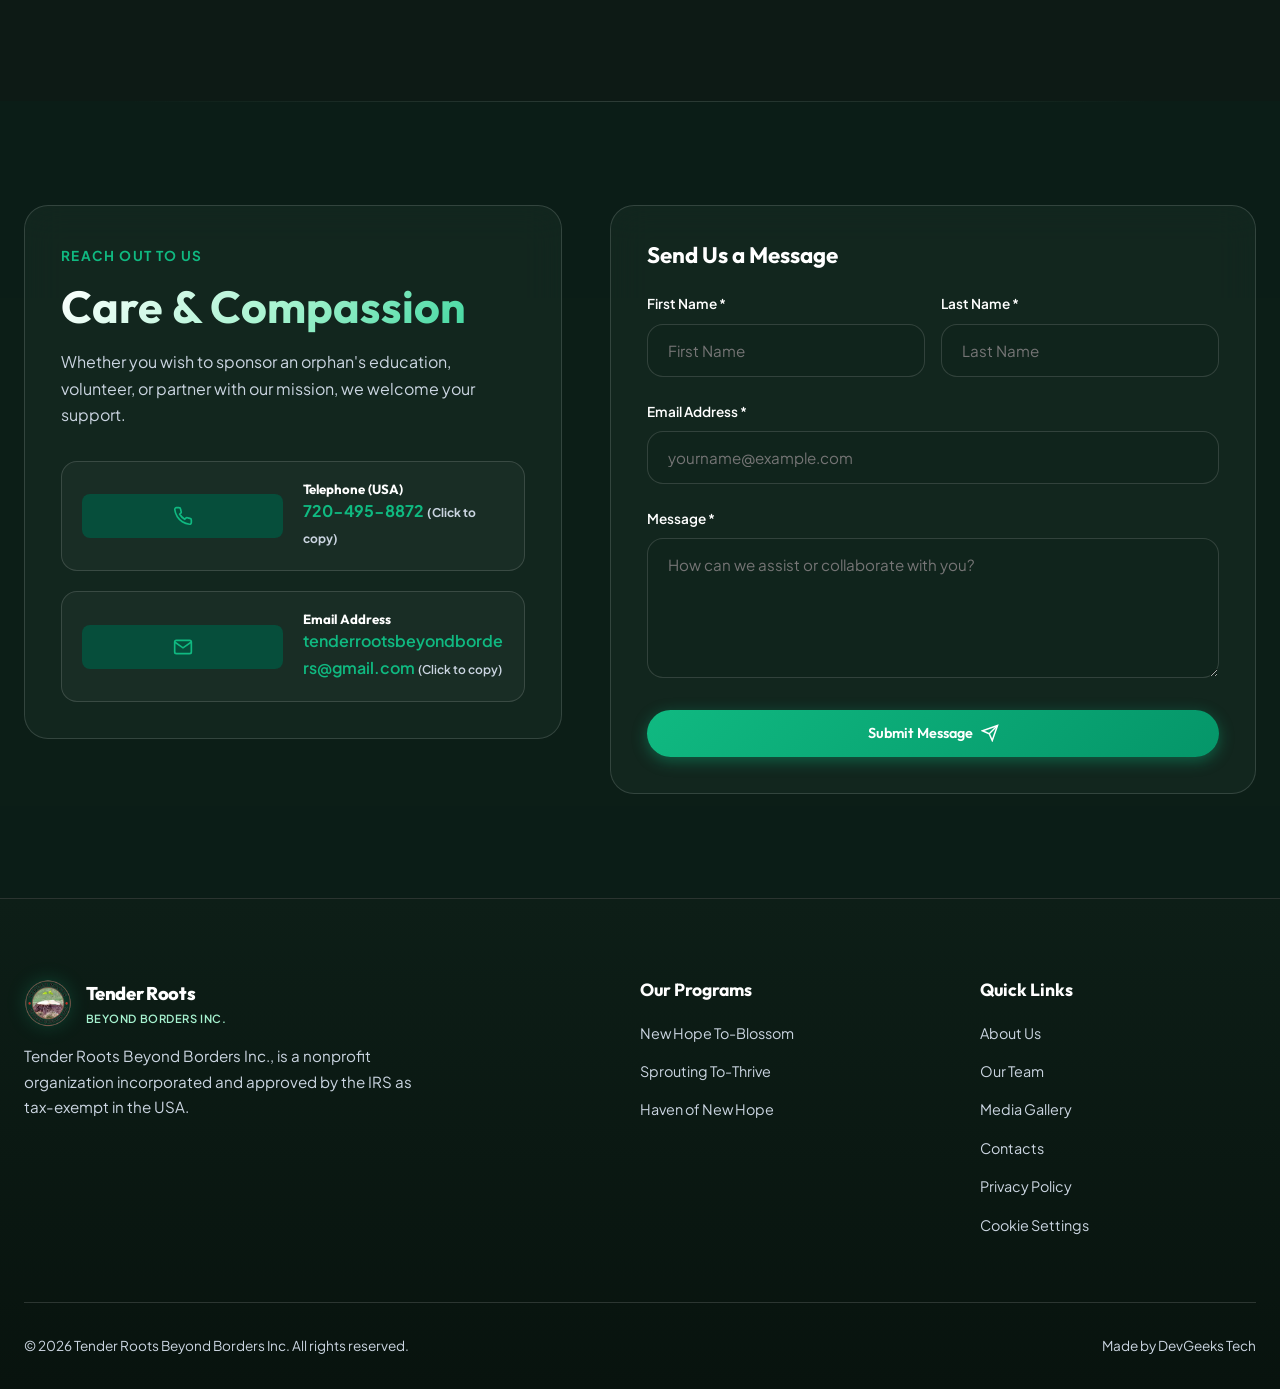
==== commit 10c715c0: "style: update rotating headline phrases to radiant golden amber gradient" ====
--- a/index.html
+++ b/index.html
@@ -1,11 +1,14 @@
 <!DOCTYPE html>
 <html lang="en">
+
 <head>
   <meta charset="UTF-8">
   <meta name="viewport" content="width=device-width, initial-scale=1.0">
   <title>Tender Roots Beyond Borders Inc. – Hope to Sprout Again</title>
-  <meta name="description" content="Tender Roots Beyond Borders Inc. (TRBB) is an IRS-approved 501(c)(3) nonprofit organization dedicated to empowering vulnerable individuals, orphans, and communities across the USA, Nigeria, and Malawi.">
-  <meta name="keywords" content="Tender Roots Beyond Borders, TRBB, 501c3 nonprofit, tax-exempt organization, orphan empowerment, vocational training, transitional shelter, charity USA, charity Nigeria, charity Malawi, humanitarian outreach">
+  <meta name="description"
+    content="Tender Roots Beyond Borders Inc. (TRBB) is an IRS-approved 501(c)(3) nonprofit organization dedicated to empowering vulnerable individuals, orphans, and communities across the USA, Nigeria, and Malawi.">
+  <meta name="keywords"
+    content="Tender Roots Beyond Borders, TRBB, 501c3 nonprofit, tax-exempt organization, orphan empowerment, vocational training, transitional shelter, charity USA, charity Nigeria, charity Malawi, humanitarian outreach">
   <meta name="robots" content="index, follow, max-image-preview:large, max-snippet:-1, max-video-preview:-1">
   <link rel="canonical" href="https://tenderrootsbeyondborders.org/">
 
@@ -18,7 +21,8 @@
   <meta property="og:locale" content="en_US">
   <meta property="og:type" content="website">
   <meta property="og:title" content="Tender Roots Beyond Borders Inc. – Hope to Sprout Again">
-  <meta property="og:description" content="IRS-approved 501(c)(3) nonprofit organization creating opportunities for new hope to thrive for vulnerable individuals across the USA, Nigeria, and Malawi.">
+  <meta property="og:description"
+    content="IRS-approved 501(c)(3) nonprofit organization creating opportunities for new hope to thrive for vulnerable individuals across the USA, Nigeria, and Malawi.">
   <meta property="og:url" content="https://tenderrootsbeyondborders.org/">
   <meta property="og:site_name" content="Tender Roots Beyond Borders Inc.">
   <meta property="og:image" content="https://tenderrootsbeyondborders.org/images/tr_logo.webp">
@@ -27,10 +31,11 @@
   <!-- Twitter Cards -->
   <meta name="twitter:card" content="summary_large_image">
   <meta name="twitter:title" content="Tender Roots Beyond Borders Inc. – Hope to Sprout Again">
-  <meta name="twitter:description" content="IRS-approved 501(c)(3) nonprofit creating opportunities for new hope across the USA, Nigeria, and Malawi.">
+  <meta name="twitter:description"
+    content="IRS-approved 501(c)(3) nonprofit creating opportunities for new hope across the USA, Nigeria, and Malawi.">
   <meta name="twitter:image" content="https://tenderrootsbeyondborders.org/images/tr_logo.webp">
 
-  <link rel="stylesheet" href="styles.css?v=12">
+  <link rel="stylesheet" href="styles.css?v=13">
   <!-- Preconnect to Flutterwave Gateway Servers -->
   <link rel="preconnect" href="https://checkout.flutterwave.com">
   <link rel="preconnect" href="https://api.flutterwave.com">
@@ -87,6 +92,7 @@
   }
   </script>
 </head>
+
 <body>
 
   <!-- =====================================================================
@@ -158,9 +164,14 @@
         <li><a href="media/" class="nav-link">Media & Outreaches</a></li>
         <li><a href="contact/" class="nav-link">Contact</a></li>
         <li class="mobile-drawer-cta">
-          <a href="donate/" class="btn btn-primary" style="width: 100%; justify-content: center; background: linear-gradient(135deg, #F59E0B, #D97706); border: none;">
+          <a href="donate/" class="btn btn-primary"
+            style="width: 100%; justify-content: center; background: linear-gradient(135deg, #F59E0B, #D97706); border: none;">
             <span>Donate Now</span>
-            <svg width="18" height="18" viewBox="0 0 24 24" fill="none" stroke="currentColor" stroke-width="2.5"><path d="M20.84 4.61a5.5 5.5 0 0 0-7.78 0L12 5.67l-1.06-1.06a5.5 5.5 0 0 0-7.78 7.78l1.06 1.06L12 21.23l8.72-8.72 1.06-1.06a5.5 5.5 0 0 0 0-7.78z"></path></svg>
+            <svg width="18" height="18" viewBox="0 0 24 24" fill="none" stroke="currentColor" stroke-width="2.5">
+              <path
+                d="M20.84 4.61a5.5 5.5 0 0 0-7.78 0L12 5.67l-1.06-1.06a5.5 5.5 0 0 0-7.78 7.78l1.06 1.06L12 21.23l8.72-8.72 1.06-1.06a5.5 5.5 0 0 0 0-7.78z">
+              </path>
+            </svg>
           </a>
         </li>
       </ul>
@@ -168,11 +179,17 @@
       <div class="nav-actions">
         <a href="donate/" class="btn-donate-nav">
           <span>Donate</span>
-          <svg width="16" height="16" viewBox="0 0 24 24" fill="none" stroke="currentColor" stroke-width="2.5"><path d="M20.84 4.61a5.5 5.5 0 0 0-7.78 0L12 5.67l-1.06-1.06a5.5 5.5 0 0 0-7.78 7.78l1.06 1.06L12 21.23l8.72-8.72 1.06-1.06a5.5 5.5 0 0 0 0-7.78z"></path></svg>
+          <svg width="16" height="16" viewBox="0 0 24 24" fill="none" stroke="currentColor" stroke-width="2.5">
+            <path
+              d="M20.84 4.61a5.5 5.5 0 0 0-7.78 0L12 5.67l-1.06-1.06a5.5 5.5 0 0 0-7.78 7.78l1.06 1.06L12 21.23l8.72-8.72 1.06-1.06a5.5 5.5 0 0 0 0-7.78z">
+            </path>
+          </svg>
         </a>
         <a href="contact/" class="btn btn-primary">
           <span>Get Involved</span>
-          <svg width="16" height="16" viewBox="0 0 24 24" fill="none" stroke="currentColor" stroke-width="2.5"><polyline points="9 18 15 12 9 6"></polyline></svg>
+          <svg width="16" height="16" viewBox="0 0 24 24" fill="none" stroke="currentColor" stroke-width="2.5">
+            <polyline points="9 18 15 12 9 6"></polyline>
+          </svg>
         </a>
       </div>
       <button class="mobile-toggle" aria-label="Toggle navigation menu">
@@ -191,7 +208,10 @@
     <!-- Floating Luminous Impact Pill (Left) -->
     <div class="hero-float-card hero-float-left">
       <div class="float-icon-wrap float-icon-mint">
-        <svg width="20" height="20" viewBox="0 0 24 24" fill="none" stroke="currentColor" stroke-width="2"><path d="M22 10v6M2 10l10-5 10 5-10 5z"></path><path d="M6 12v5c3 3 9 3 12 0v-5"></path></svg>
+        <svg width="20" height="20" viewBox="0 0 24 24" fill="none" stroke="currentColor" stroke-width="2">
+          <path d="M22 10v6M2 10l10-5 10 5-10 5z"></path>
+          <path d="M6 12v5c3 3 9 3 12 0v-5"></path>
+        </svg>
       </div>
       <div class="float-card-content">
         <span class="float-card-title">120+ Scholars</span>
@@ -202,7 +222,10 @@
     <!-- Floating Luminous Impact Pill (Right) -->
     <div class="hero-float-card hero-float-right">
       <div class="float-icon-wrap float-icon-gold">
-        <svg width="20" height="20" viewBox="0 0 24 24" fill="none" stroke="currentColor" stroke-width="2"><path d="M3 9l9-7 9 7v11a2 2 0 0 1-2 2H5a2 2 0 0 1-2-2z"></path><polyline points="9 22 9 12 15 12 15 22"></polyline></svg>
+        <svg width="20" height="20" viewBox="0 0 24 24" fill="none" stroke="currentColor" stroke-width="2">
+          <path d="M3 9l9-7 9 7v11a2 2 0 0 1-2 2H5a2 2 0 0 1-2-2z"></path>
+          <polyline points="9 22 9 12 15 12 15 22"></polyline>
+        </svg>
       </div>
       <div class="float-card-content">
         <span class="float-card-title">Haven Respite Shelter</span>
@@ -215,20 +238,25 @@
         <span class="pulse-dot"></span>
         <span>IRS Approved Tax-Exempt 501(c)(3) Non-Profit</span>
       </div>
-      
+
       <h1 class="hero-title">
         Empowering Lives with the <br>
-        <span class="hero-rotator-wrap"><span class="gradient-text hero-rotator-text" id="hero-rotating-word">Hope to Sprout Again</span></span>
+        <span class="hero-rotator-wrap"><span class="hero-rotator-text" id="hero-rotating-word">Hope to Sprout
+            Again</span></span>
       </h1>
-      
+
       <p class="hero-subtitle">
-        Tender Roots Beyond Borders Inc. provides transitional shelter, healthcare, therapy, and educational support to less-privileged individuals, widows, and orphans across USA, Nigeria, and Malawi.
+        Tender Roots Beyond Borders Inc. provides transitional shelter, healthcare, therapy, and educational support to
+        less-privileged individuals, widows, and orphans across USA, Nigeria, and Malawi.
       </p>
 
       <div class="hero-cta-group">
         <a href="programs/" class="btn btn-primary">
           <span>Explore Our Programs</span>
-          <svg width="18" height="18" viewBox="0 0 24 24" fill="none" stroke="currentColor" stroke-width="2"><line x1="5" y1="12" x2="19" y2="12"></line><polyline points="12 5 19 12 12 19"></polyline></svg>
+          <svg width="18" height="18" viewBox="0 0 24 24" fill="none" stroke="currentColor" stroke-width="2">
+            <line x1="5" y1="12" x2="19" y2="12"></line>
+            <polyline points="12 5 19 12 12 19"></polyline>
+          </svg>
         </a>
         <a href="about/" class="btn btn-glass">
           <span>Our Vision &amp; Mission</span>
@@ -248,7 +276,8 @@
             <span class="stars-gold">★★★★★</span>
             <span class="trust-badge-label">IRS 501(c)(3) Verified</span>
           </div>
-          <p class="trust-subline">Trusted by donors &amp; volunteers across <strong>USA, Nigeria &amp; Malawi</strong></p>
+          <p class="trust-subline">Trusted by donors &amp; volunteers across <strong>USA, Nigeria &amp; Malawi</strong>
+          </p>
         </div>
       </div>
     </div>
@@ -264,12 +293,14 @@
   <section class="section" id="about">
     <div class="container">
       <div class="about-grid">
-        
+
         <div class="about-image-wrapper reveal-left">
           <img src="images/malawi-cover.webp" alt="Tender Roots Global Mission">
           <div class="about-floating-badge">
             <div class="badge-icon">
-              <svg width="24" height="24" viewBox="0 0 24 24" fill="none" stroke="currentColor" stroke-width="2"><path d="M12 22s8-4 8-10V5l-8-3-8 3v7c0 6 8 10 8 10z"></path></svg>
+              <svg width="24" height="24" viewBox="0 0 24 24" fill="none" stroke="currentColor" stroke-width="2">
+                <path d="M12 22s8-4 8-10V5l-8-3-8 3v7c0 6 8 10 8 10z"></path>
+              </svg>
             </div>
             <div class="badge-text">
               <h4>Haven of Hope</h4>
@@ -283,20 +314,25 @@
             <span class="section-tag">A Few Words About Us</span>
             <h2 class="section-title gradient-text">Restoring Hope & Dignity</h2>
             <p style="color: var(--text-muted); margin-bottom: 1.25rem; font-size: 1.05rem;">
-              Tender Roots Beyond Borders Inc., is a nonprofit organization incorporated and approved by the IRS as tax-exempt organization in the United States of America.
+              Tender Roots Beyond Borders Inc., is a nonprofit organization incorporated and approved by the IRS as
+              tax-exempt organization in the United States of America.
             </p>
             <p style="color: var(--text-muted); margin-bottom: 1.5rem; font-size: 1.05rem;">
-              We are committed to creating opportunities for new hope to thrive for neglected individuals who are overwhelmed by daunting challenges of life that have put them in a state of despair.
+              We are committed to creating opportunities for new hope to thrive for neglected individuals who are
+              overwhelmed by daunting challenges of life that have put them in a state of despair.
             </p>
-            
+
             <div class="scripture-quote">
-              “For there is hope for a tree, if it be cut down, that it will sprout again, and that its tender shoots will not cease.” — <strong>Job 14:7-9</strong>
+              “For there is hope for a tree, if it be cut down, that it will sprout again, and that its tender shoots
+              will not cease.” — <strong>Job 14:7-9</strong>
             </div>
 
             <div style="margin-top: 2rem;">
               <a href="about/" class="btn btn-primary">
                 <span>Read Full Story</span>
-                <svg width="16" height="16" viewBox="0 0 24 24" fill="none" stroke="currentColor" stroke-width="2"><polyline points="9 18 15 12 9 6"></polyline></svg>
+                <svg width="16" height="16" viewBox="0 0 24 24" fill="none" stroke="currentColor" stroke-width="2">
+                  <polyline points="9 18 15 12 9 6"></polyline>
+                </svg>
               </a>
             </div>
           </div>
@@ -313,8 +349,10 @@
     <div class="parallax-breakout-content reveal">
       <div class="parallax-breakout-card">
         <span class="section-tag">Scripture Inspiration</span>
-        <h3 class="gradient-text-gold" style="font-size: clamp(1.6rem, 3vw, 2.2rem); margin-bottom: 1rem;">“For there is hope for a tree, if it be cut down, that it will sprout again...”</h3>
-        <p style="color: var(--accent-mint); font-weight: 600; font-size: 1.1rem; margin-bottom: 1.5rem;">Job 14:7-9 — Inspiring Our Mission Across USA, Nigeria &amp; Malawi</p>
+        <h3 class="gradient-text-gold" style="font-size: clamp(1.6rem, 3vw, 2.2rem); margin-bottom: 1rem;">“For there is
+          hope for a tree, if it be cut down, that it will sprout again...”</h3>
+        <p style="color: var(--accent-mint); font-weight: 600; font-size: 1.1rem; margin-bottom: 1.5rem;">Job 14:7-9 —
+          Inspiring Our Mission Across USA, Nigeria &amp; Malawi</p>
         <a href="about/" class="btn btn-glass"><span>Discover Our Mission</span></a>
       </div>
     </div>
@@ -323,15 +361,16 @@
   <!-- Section: Three Core Programs -->
   <section class="section" id="programs">
     <div class="container">
-      
+
       <div class="section-header reveal">
         <span class="section-tag">Strategic Pillars</span>
         <h2 class="section-title">Our Core Programs</h2>
-        <p class="section-desc">Empowering communities through socio-economic intervention, skills training, and respite housing.</p>
+        <p class="section-desc">Empowering communities through socio-economic intervention, skills training, and respite
+          housing.</p>
       </div>
 
       <div class="programs-grid">
-        
+
         <!-- Program 1: Blossom -->
         <div class="card-glass program-card reveal" style="animation-delay: 0.1s;">
           <div class="program-thumb">
@@ -340,11 +379,14 @@
           </div>
           <div>
             <h3 class="program-title">New Hope To-Blossom</h3>
-            <p class="program-desc">Socio-economic intervention program catering to vulnerable youths and adults growing in an environment of insecurity and uncertainty.</p>
+            <p class="program-desc">Socio-economic intervention program catering to vulnerable youths and adults growing
+              in an environment of insecurity and uncertainty.</p>
           </div>
           <button class="program-btn" data-program="blossom">
             <span>Learn More &amp; Services</span>
-            <svg width="18" height="18" viewBox="0 0 24 24" fill="none" stroke="currentColor" stroke-width="2.5"><polyline points="9 18 15 12 9 6"></polyline></svg>
+            <svg width="18" height="18" viewBox="0 0 24 24" fill="none" stroke="currentColor" stroke-width="2.5">
+              <polyline points="9 18 15 12 9 6"></polyline>
+            </svg>
           </button>
         </div>
 
@@ -356,11 +398,14 @@
           </div>
           <div>
             <h3 class="program-title">Sprouting To-Thrive</h3>
-            <p class="program-desc">Empowerment and wellbeing program encompassing vocational training, girl-child education, healthcare, therapy, and nutrition education.</p>
+            <p class="program-desc">Empowerment and wellbeing program encompassing vocational training, girl-child
+              education, healthcare, therapy, and nutrition education.</p>
           </div>
           <button class="program-btn" data-program="thrive">
             <span>Learn More &amp; Services</span>
-            <svg width="18" height="18" viewBox="0 0 24 24" fill="none" stroke="currentColor" stroke-width="2.5"><polyline points="9 18 15 12 9 6"></polyline></svg>
+            <svg width="18" height="18" viewBox="0 0 24 24" fill="none" stroke="currentColor" stroke-width="2.5">
+              <polyline points="9 18 15 12 9 6"></polyline>
+            </svg>
           </button>
         </div>
 
@@ -372,11 +417,14 @@
           </div>
           <div>
             <h3 class="program-title">Haven of New Hope</h3>
-            <p class="program-desc">Transitional room and board, respite, and professional counseling for hurting and homeless individuals to heal and blossom again.</p>
+            <p class="program-desc">Transitional room and board, respite, and professional counseling for hurting and
+              homeless individuals to heal and blossom again.</p>
           </div>
           <button class="program-btn" data-program="haven">
             <span>Learn More &amp; Services</span>
-            <svg width="18" height="18" viewBox="0 0 24 24" fill="none" stroke="currentColor" stroke-width="2.5"><polyline points="9 18 15 12 9 6"></polyline></svg>
+            <svg width="18" height="18" viewBox="0 0 24 24" fill="none" stroke="currentColor" stroke-width="2.5">
+              <polyline points="9 18 15 12 9 6"></polyline>
+            </svg>
           </button>
         </div>
 
@@ -392,8 +440,10 @@
     <div class="parallax-breakout-content reveal">
       <div class="parallax-breakout-card">
         <span class="section-tag">Global Impact Missions</span>
-        <h3 class="gradient-text" style="font-size: clamp(1.8rem, 3.5vw, 2.4rem); margin-bottom: 1rem;">Restoring Dignity to Overwhelmed Lives</h3>
-        <p style="color: var(--text-muted); font-size: 1.05rem; margin-bottom: 1.75rem;">From orphanages in Blantyre, Malawi to care missions in Ogbomoso, Ibadan, Benin, Abuja, Ogijo, and Lagos.</p>
+        <h3 class="gradient-text" style="font-size: clamp(1.8rem, 3.5vw, 2.4rem); margin-bottom: 1rem;">Restoring
+          Dignity to Overwhelmed Lives</h3>
+        <p style="color: var(--text-muted); font-size: 1.05rem; margin-bottom: 1.75rem;">From orphanages in Blantyre,
+          Malawi to care missions in Ogbomoso, Ibadan, Benin, Abuja, Ogijo, and Lagos.</p>
         <a href="media/" class="btn btn-primary"><span>View Outreach Gallery</span></a>
       </div>
     </div>
@@ -446,7 +496,7 @@
       </div>
 
       <div class="team-grid" style="gap: 2rem;">
-        
+
         <!-- Member 1: Aderoju -->
         <div class="card-glass team-card reveal" style="animation-delay: 0.1s;">
           <div class="team-photo-wrap">
@@ -454,7 +504,8 @@
           </div>
           <h4 class="team-name">Pastor Aderoju Ajibade</h4>
           <span class="team-role">President / CEO</span>
-          <p class="team-bio-snippet">Visionary leader, Ordained Pastor, Registered Nurse, and CEO of Continental Home Health Inc. (Colorado, USA)...</p>
+          <p class="team-bio-snippet">Visionary leader, Ordained Pastor, Registered Nurse, and CEO of Continental Home
+            Health Inc. (Colorado, USA)...</p>
           <button class="btn-team-modal" data-member="aderoju">Read Full Bio &rarr;</button>
         </div>
 
@@ -465,7 +516,8 @@
           </div>
           <h4 class="team-name">Praise Jemima Ajibade</h4>
           <span class="team-role">Executive Secretary</span>
-          <p class="team-bio-snippet">Master’s degree in public policy (University of Houston), advocating for equitable healthcare & social policies...</p>
+          <p class="team-bio-snippet">Master’s degree in public policy (University of Houston), advocating for equitable
+            healthcare & social policies...</p>
           <button class="btn-team-modal" data-member="jemima">Read Full Bio &rarr;</button>
         </div>
 
@@ -476,7 +528,8 @@
           </div>
           <h4 class="team-name">Rev. Grace Eledan</h4>
           <span class="team-role">Director</span>
-          <p class="team-bio-snippet">President & Founder of Women Aflame International, Co-Pastor at Leaders Church International (Atlanta, USA)...</p>
+          <p class="team-bio-snippet">President & Founder of Women Aflame International, Co-Pastor at Leaders Church
+            International (Atlanta, USA)...</p>
           <button class="btn-team-modal" data-member="eledan">Read Full Bio &rarr;</button>
         </div>
 
@@ -485,7 +538,9 @@
       <div style="text-align: center; margin-top: 3rem;" class="reveal">
         <a href="our-team/" class="btn btn-glass">
           <span>Meet Regional Coordinators</span>
-          <svg width="16" height="16" viewBox="0 0 24 24" fill="none" stroke="currentColor" stroke-width="2"><polyline points="9 18 15 12 9 6"></polyline></svg>
+          <svg width="16" height="16" viewBox="0 0 24 24" fill="none" stroke="currentColor" stroke-width="2">
+            <polyline points="9 18 15 12 9 6"></polyline>
+          </svg>
         </a>
       </div>
     </div>
@@ -498,8 +553,10 @@
     <div class="parallax-breakout-content reveal">
       <div class="parallax-breakout-card">
         <span class="section-tag">IRS Tax-Exempt Status</span>
-        <h3 class="gradient-text-gold" style="font-size: clamp(1.7rem, 3.2vw, 2.2rem); margin-bottom: 1rem;">Approved 501(c)(3) Non-Profit Organization</h3>
-        <p style="color: var(--text-muted); font-size: 1.05rem; margin-bottom: 1.5rem;">Incorporated and legally recognized in the United States of America with full tax-deductible donor privileges.</p>
+        <h3 class="gradient-text-gold" style="font-size: clamp(1.7rem, 3.2vw, 2.2rem); margin-bottom: 1rem;">Approved
+          501(c)(3) Non-Profit Organization</h3>
+        <p style="color: var(--text-muted); font-size: 1.05rem; margin-bottom: 1.5rem;">Incorporated and legally
+          recognized in the United States of America with full tax-deductible donor privileges.</p>
         <a href="contact/" class="btn btn-primary"><span>Get Involved / Partner</span></a>
       </div>
     </div>
@@ -511,16 +568,22 @@
       <div class="section-header reveal">
         <span class="section-tag">Photo Gallery</span>
         <h2 class="section-title">Outreach in Action</h2>
-        <p class="section-desc">Highlights from our recent visits to orphanages, single mothers, and communities in Nigeria and Malawi.</p>
+        <p class="section-desc">Highlights from our recent visits to orphanages, single mothers, and communities in
+          Nigeria and Malawi.</p>
       </div>
 
       <div class="outreach-grid" style="gap: 1.5rem;">
-        
+
         <div class="card-glass outreach-card reveal" data-mission="ogijo">
           <div class="outreach-img-wrap">
             <img src="images/WhatsApp-Image-2024-01-03-at-7.01.09-AM.webp" alt="Ogijo Outreach">
             <div class="lightbox-trigger-overlay">
-              <svg width="32" height="32" viewBox="0 0 24 24" fill="none" stroke="currentColor" stroke-width="2"><circle cx="11" cy="11" r="8"></circle><line x1="21" y1="21" x2="16.65" y2="16.65"></line><line x1="11" y1="8" x2="11" y2="14"></line><line x1="8" y1="11" x2="14" y2="11"></line></svg>
+              <svg width="32" height="32" viewBox="0 0 24 24" fill="none" stroke="currentColor" stroke-width="2">
+                <circle cx="11" cy="11" r="8"></circle>
+                <line x1="21" y1="21" x2="16.65" y2="16.65"></line>
+                <line x1="11" y1="8" x2="11" y2="14"></line>
+                <line x1="8" y1="11" x2="14" y2="11"></line>
+              </svg>
             </div>
           </div>
           <div style="padding: 1.25rem;">
@@ -533,7 +596,12 @@
           <div class="outreach-img-wrap">
             <img src="images/kersey_cover-1.webp" alt="Kersey Homes Ogbomoso">
             <div class="lightbox-trigger-overlay">
-              <svg width="32" height="32" viewBox="0 0 24 24" fill="none" stroke="currentColor" stroke-width="2"><circle cx="11" cy="11" r="8"></circle><line x1="21" y1="21" x2="16.65" y2="16.65"></line><line x1="11" y1="8" x2="11" y2="14"></line><line x1="8" y1="11" x2="14" y2="11"></line></svg>
+              <svg width="32" height="32" viewBox="0 0 24 24" fill="none" stroke="currentColor" stroke-width="2">
+                <circle cx="11" cy="11" r="8"></circle>
+                <line x1="21" y1="21" x2="16.65" y2="16.65"></line>
+                <line x1="11" y1="8" x2="11" y2="14"></line>
+                <line x1="8" y1="11" x2="14" y2="11"></line>
+              </svg>
             </div>
           </div>
           <div style="padding: 1.25rem;">
@@ -546,7 +614,12 @@
           <div class="outreach-img-wrap">
             <img src="images/FB_IMG_1733439727867.webp" alt="Maoni Orphanage Malawi">
             <div class="lightbox-trigger-overlay">
-              <svg width="32" height="32" viewBox="0 0 24 24" fill="none" stroke="currentColor" stroke-width="2"><circle cx="11" cy="11" r="8"></circle><line x1="21" y1="21" x2="16.65" y2="16.65"></line><line x1="11" y1="8" x2="11" y2="14"></line><line x1="8" y1="11" x2="14" y2="11"></line></svg>
+              <svg width="32" height="32" viewBox="0 0 24 24" fill="none" stroke="currentColor" stroke-width="2">
+                <circle cx="11" cy="11" r="8"></circle>
+                <line x1="21" y1="21" x2="16.65" y2="16.65"></line>
+                <line x1="11" y1="8" x2="11" y2="14"></line>
+                <line x1="8" y1="11" x2="14" y2="11"></line>
+              </svg>
             </div>
           </div>
           <div style="padding: 1.25rem;">
@@ -569,33 +642,43 @@
   <section class="section" style="background: rgba(6, 78, 59, 0.08);">
     <div class="container">
       <div class="contact-grid">
-        
+
         <div class="contact-info reveal-left">
           <div class="card-glass">
             <span class="section-tag">Reach Out To Us</span>
             <h2 class="section-title gradient-text">Care &amp; Compassion</h2>
             <p style="color: var(--text-muted); font-size: 1rem;">
-              Whether you wish to sponsor an orphan's education, volunteer, or partner with our mission, we welcome your support.
+              Whether you wish to sponsor an orphan's education, volunteer, or partner with our mission, we welcome your
+              support.
             </p>
 
             <div class="contact-info-list">
               <div class="contact-info-item copy-pill" data-copy="720-495-8872">
                 <div class="info-icon">
-                  <svg width="20" height="20" viewBox="0 0 24 24" fill="none" stroke="currentColor" stroke-width="2"><path d="M22 16.92v3a2 2 0 0 1-2.18 2 19.79 19.79 0 0 1-8.63-3.07 19.5 19.5 0 0 1-6-6 19.79 19.79 0 0 1-3.07-8.67A2 2 0 0 1 4.11 2h3a2 2 0 0 1 2 1.72 12.84 12.84 0 0 0 .7 2.81 2 2 0 0 1-.45 2.11L8.09 9.91a16 16 0 0 0 6 6l1.27-1.27a2 2 0 0 1 2.11-.45 12.84 12.84 0 0 0 2.81.7A2 2 0 0 1 22 16.92z"></path></svg>
+                  <svg width="20" height="20" viewBox="0 0 24 24" fill="none" stroke="currentColor" stroke-width="2">
+                    <path
+                      d="M22 16.92v3a2 2 0 0 1-2.18 2 19.79 19.79 0 0 1-8.63-3.07 19.5 19.5 0 0 1-6-6 19.79 19.79 0 0 1-3.07-8.67A2 2 0 0 1 4.11 2h3a2 2 0 0 1 2 1.72 12.84 12.84 0 0 0 .7 2.81 2 2 0 0 1-.45 2.11L8.09 9.91a16 16 0 0 0 6 6l1.27-1.27a2 2 0 0 1 2.11-.45 12.84 12.84 0 0 0 2.81.7A2 2 0 0 1 22 16.92z">
+                    </path>
+                  </svg>
                 </div>
                 <div>
                   <h5 style="color: #FFF;">Telephone (USA)</h5>
-                  <p style="color: var(--primary-emerald); font-weight: 700;">720-495-8872 <span style="font-size: 0.75rem; color: var(--text-muted);">(Click to copy)</span></p>
+                  <p style="color: var(--primary-emerald); font-weight: 700;">720-495-8872 <span
+                      style="font-size: 0.75rem; color: var(--text-muted);">(Click to copy)</span></p>
                 </div>
               </div>
 
               <div class="contact-info-item copy-pill" data-copy="tenderrootsbeyondborders@gmail.com">
                 <div class="info-icon">
-                  <svg width="20" height="20" viewBox="0 0 24 24" fill="none" stroke="currentColor" stroke-width="2"><path d="M4 4h16c1.1 0 2 .9 2 2v12c0 1.1-.9 2-2 2H4c-1.1 0-2-.9-2-2V6c0-1.1.9-2 2-2z"></path><polyline points="22,6 12,13 2,6"></polyline></svg>
+                  <svg width="20" height="20" viewBox="0 0 24 24" fill="none" stroke="currentColor" stroke-width="2">
+                    <path d="M4 4h16c1.1 0 2 .9 2 2v12c0 1.1-.9 2-2 2H4c-1.1 0-2-.9-2-2V6c0-1.1.9-2 2-2z"></path>
+                    <polyline points="22,6 12,13 2,6"></polyline>
+                  </svg>
                 </div>
                 <div>
                   <h5 style="color: #FFF;">Email Address</h5>
-                  <p style="color: var(--primary-emerald); font-weight: 600;">tenderrootsbeyondborders@gmail.com <span style="font-size: 0.75rem; color: var(--text-muted);">(Click to copy)</span></p>
+                  <p style="color: var(--primary-emerald); font-weight: 600;">tenderrootsbeyondborders@gmail.com <span
+                      style="font-size: 0.75rem; color: var(--text-muted);">(Click to copy)</span></p>
                 </div>
               </div>
             </div>
@@ -605,7 +688,7 @@
         <div class="contact-form-wrap reveal-right">
           <form class="card-glass" id="trbb-contact-form">
             <h3 style="font-size: 1.4rem; margin-bottom: 1.5rem;">Send Us a Message</h3>
-            
+
             <div class="form-name-row" style="gap: 1rem;">
               <div class="form-group">
                 <label class="form-label" for="first-name">First Name *</label>
@@ -625,12 +708,16 @@
 
             <div class="form-group">
               <label class="form-label" for="message">Message *</label>
-              <textarea id="message" class="form-control" placeholder="How can we assist or collaborate with you?" required></textarea>
+              <textarea id="message" class="form-control" placeholder="How can we assist or collaborate with you?"
+                required></textarea>
             </div>
 
             <button type="submit" class="btn btn-primary" style="width: 100%; padding: 0.9rem;">
               <span>Submit Message</span>
-              <svg width="18" height="18" viewBox="0 0 24 24" fill="none" stroke="currentColor" stroke-width="2"><line x1="22" y1="2" x2="11" y2="13"></line><polygon points="22 2 15 22 11 13 2 9 22 2"></polygon></svg>
+              <svg width="18" height="18" viewBox="0 0 24 24" fill="none" stroke="currentColor" stroke-width="2">
+                <line x1="22" y1="2" x2="11" y2="13"></line>
+                <polygon points="22 2 15 22 11 13 2 9 22 2"></polygon>
+              </svg>
             </button>
           </form>
         </div>
@@ -648,7 +735,9 @@
       <div class="modal-img-wrap">
         <img id="modal-img" src="" alt="Detail Visual">
       </div>
-      <div id="modal-desc" style="color: var(--text-muted); font-size: 0.95rem; margin-bottom: 1.5rem; line-height: 1.7;">Description content.</div>
+      <div id="modal-desc"
+        style="color: var(--text-muted); font-size: 0.95rem; margin-bottom: 1.5rem; line-height: 1.7;">Description
+        content.</div>
       <div id="modal-extra"></div>
     </div>
   </div>
@@ -664,7 +753,9 @@
 
   <!-- Toast Notification -->
   <div class="toast-notification" id="toast-notification">
-    <svg width="22" height="22" viewBox="0 0 24 24" fill="none" stroke="#10B981" stroke-width="2.5"><polyline points="20 6 9 17 4 12"></polyline></svg>
+    <svg width="22" height="22" viewBox="0 0 24 24" fill="none" stroke="#10B981" stroke-width="2.5">
+      <polyline points="20 6 9 17 4 12"></polyline>
+    </svg>
     <span>Notification text</span>
   </div>
 
@@ -680,7 +771,8 @@
               <span class="brand-tag">Beyond Borders Inc.</span>
             </div>
           </div>
-          <p>Tender Roots Beyond Borders Inc., is a nonprofit organization incorporated and approved by the IRS as tax-exempt in the USA.</p>
+          <p>Tender Roots Beyond Borders Inc., is a nonprofit organization incorporated and approved by the IRS as
+            tax-exempt in the USA.</p>
         </div>
 
         <div>
@@ -714,4 +806,5 @@
 
   <script src="script.js?v=6"></script>
 </body>
-</html>
+
+</html>
--- a/styles.css
+++ b/styles.css
@@ -726,7 +726,15 @@
 }
 .hero-rotator-text {
   display: inline-block;
+  background: linear-gradient(135deg, #FFF6D1 0%, #FDE047 22%, #F59E0B 58%, #EA580C 100%);
+  background-size: 200% auto;
+  -webkit-background-clip: text;
+  background-clip: text;
+  -webkit-text-fill-color: transparent;
+  filter: drop-shadow(0 2px 14px rgba(245, 158, 11, 0.5));
+  animation: textShimmer 5s ease-in-out infinite;
   transition: transform 0.35s cubic-bezier(0.16, 1, 0.3, 1), opacity 0.35s ease;
+  font-weight: 800;
 }
 .hero-rotator-text.fade-out {
   opacity: 0;
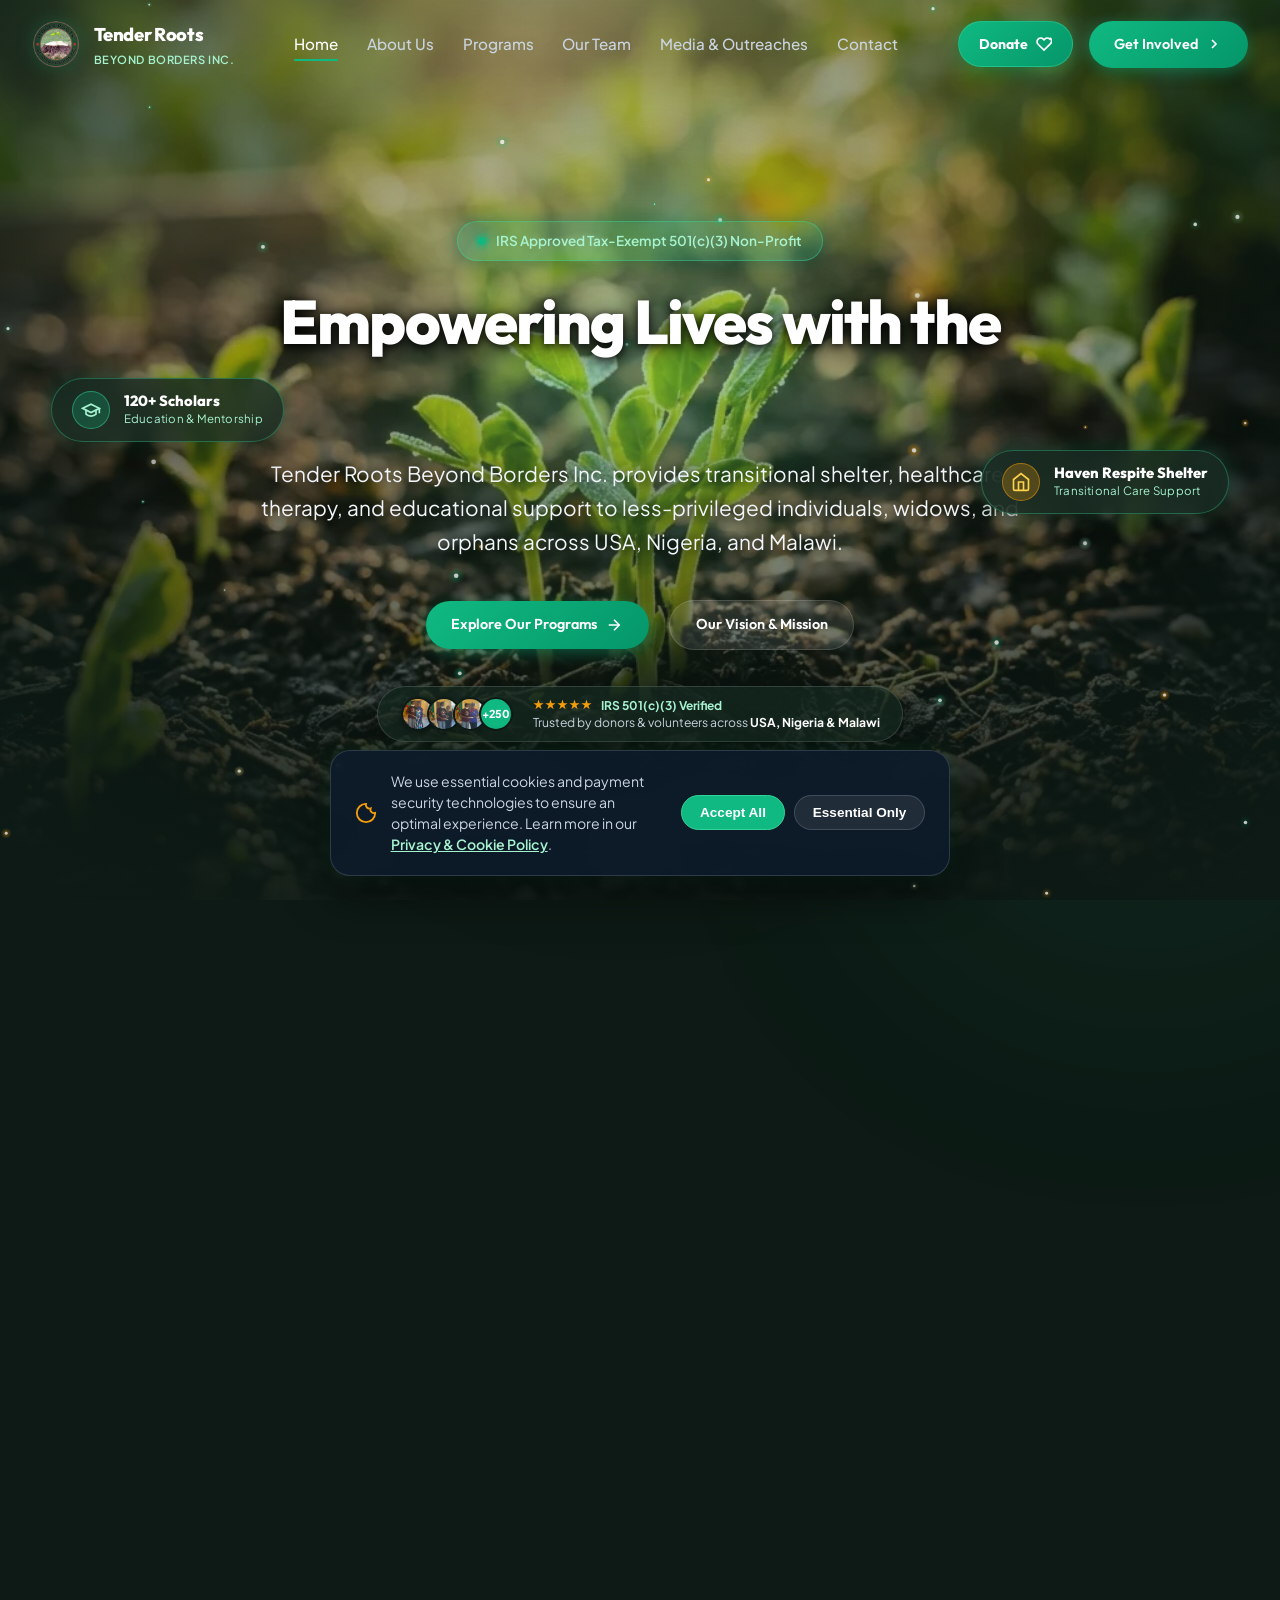
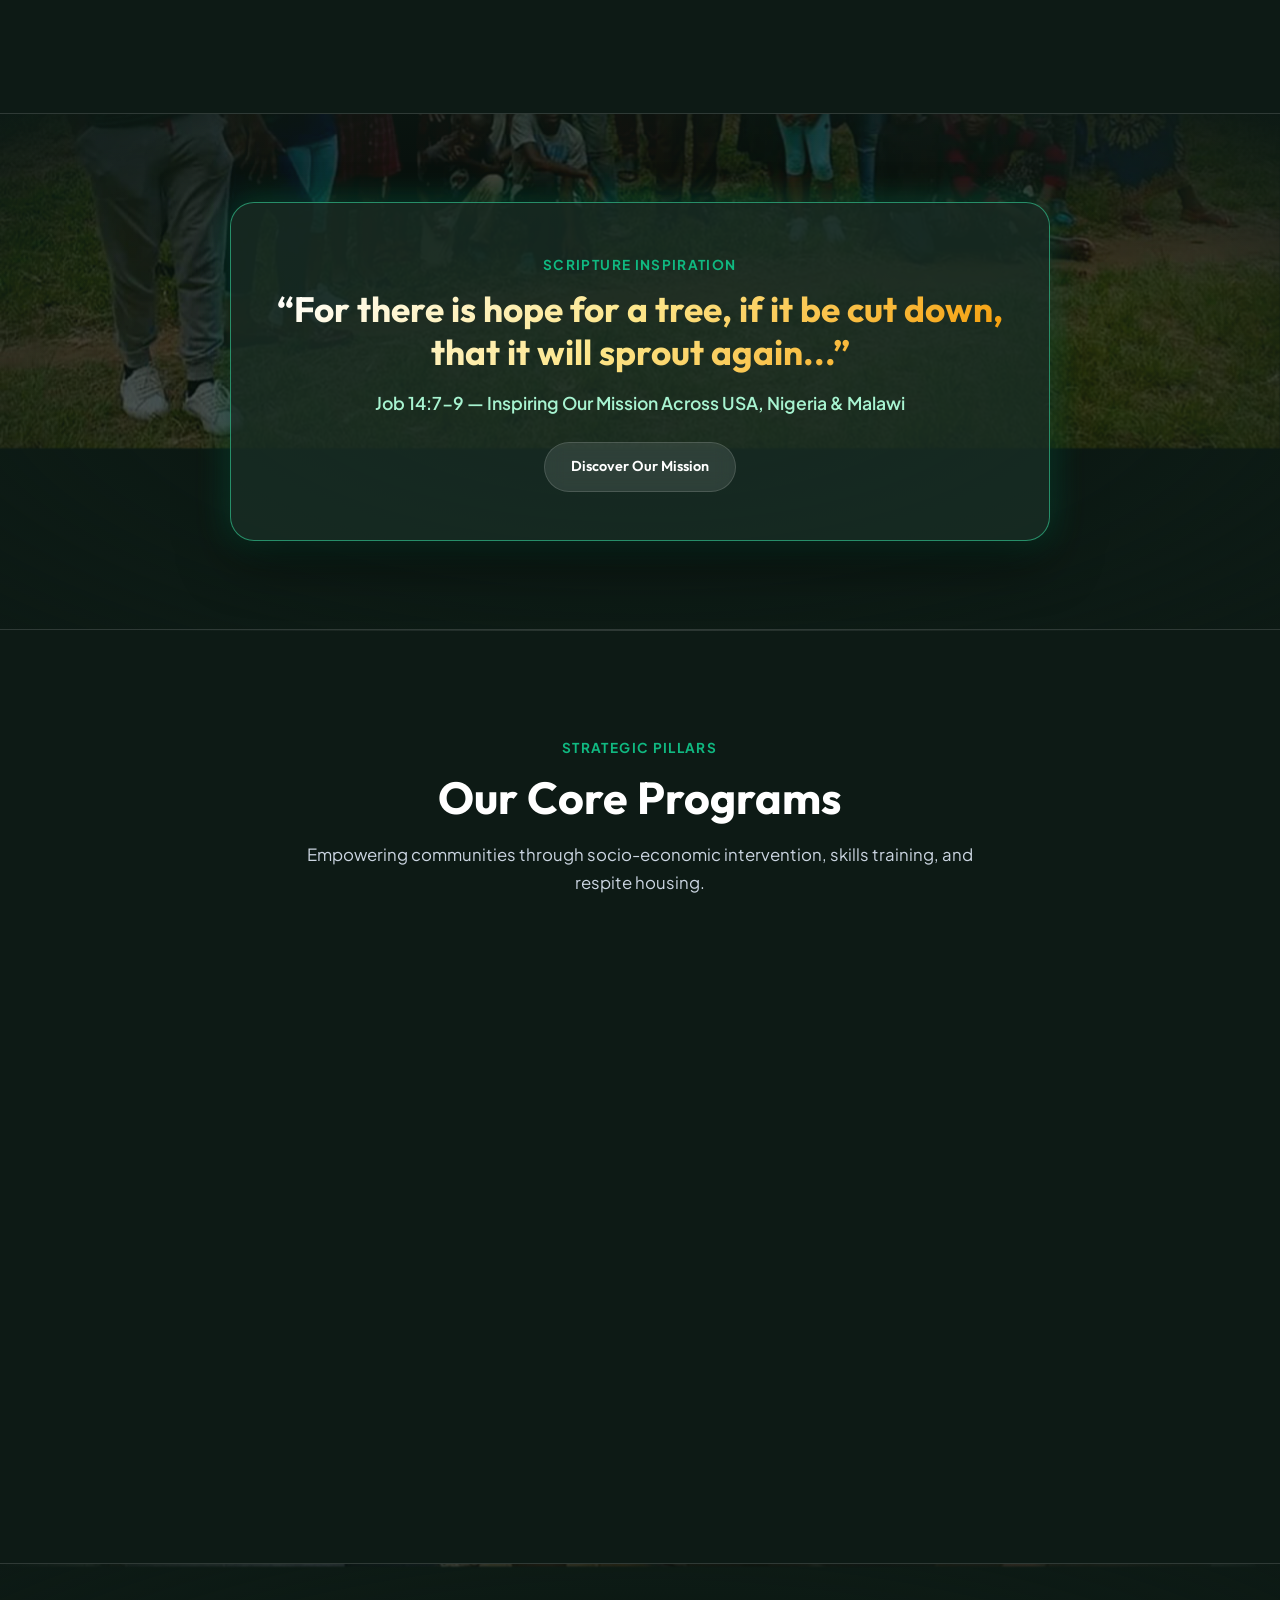
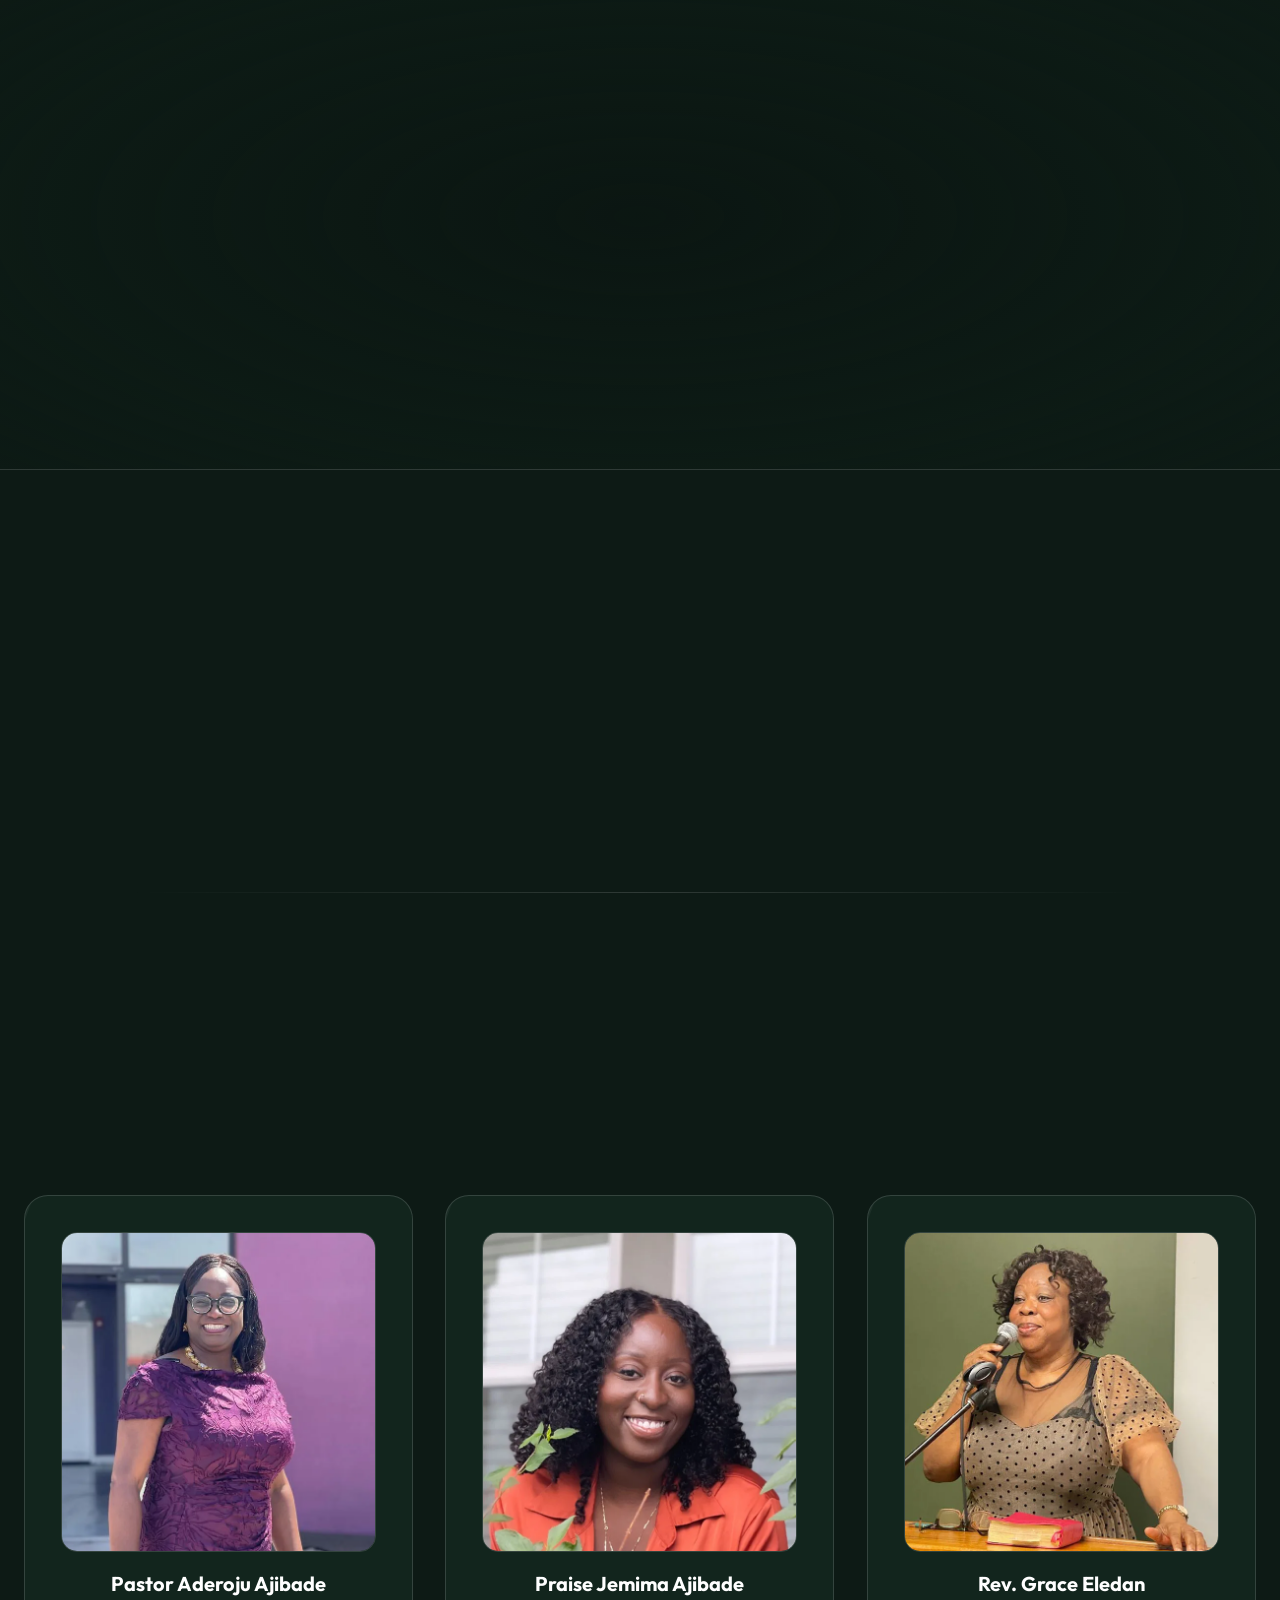
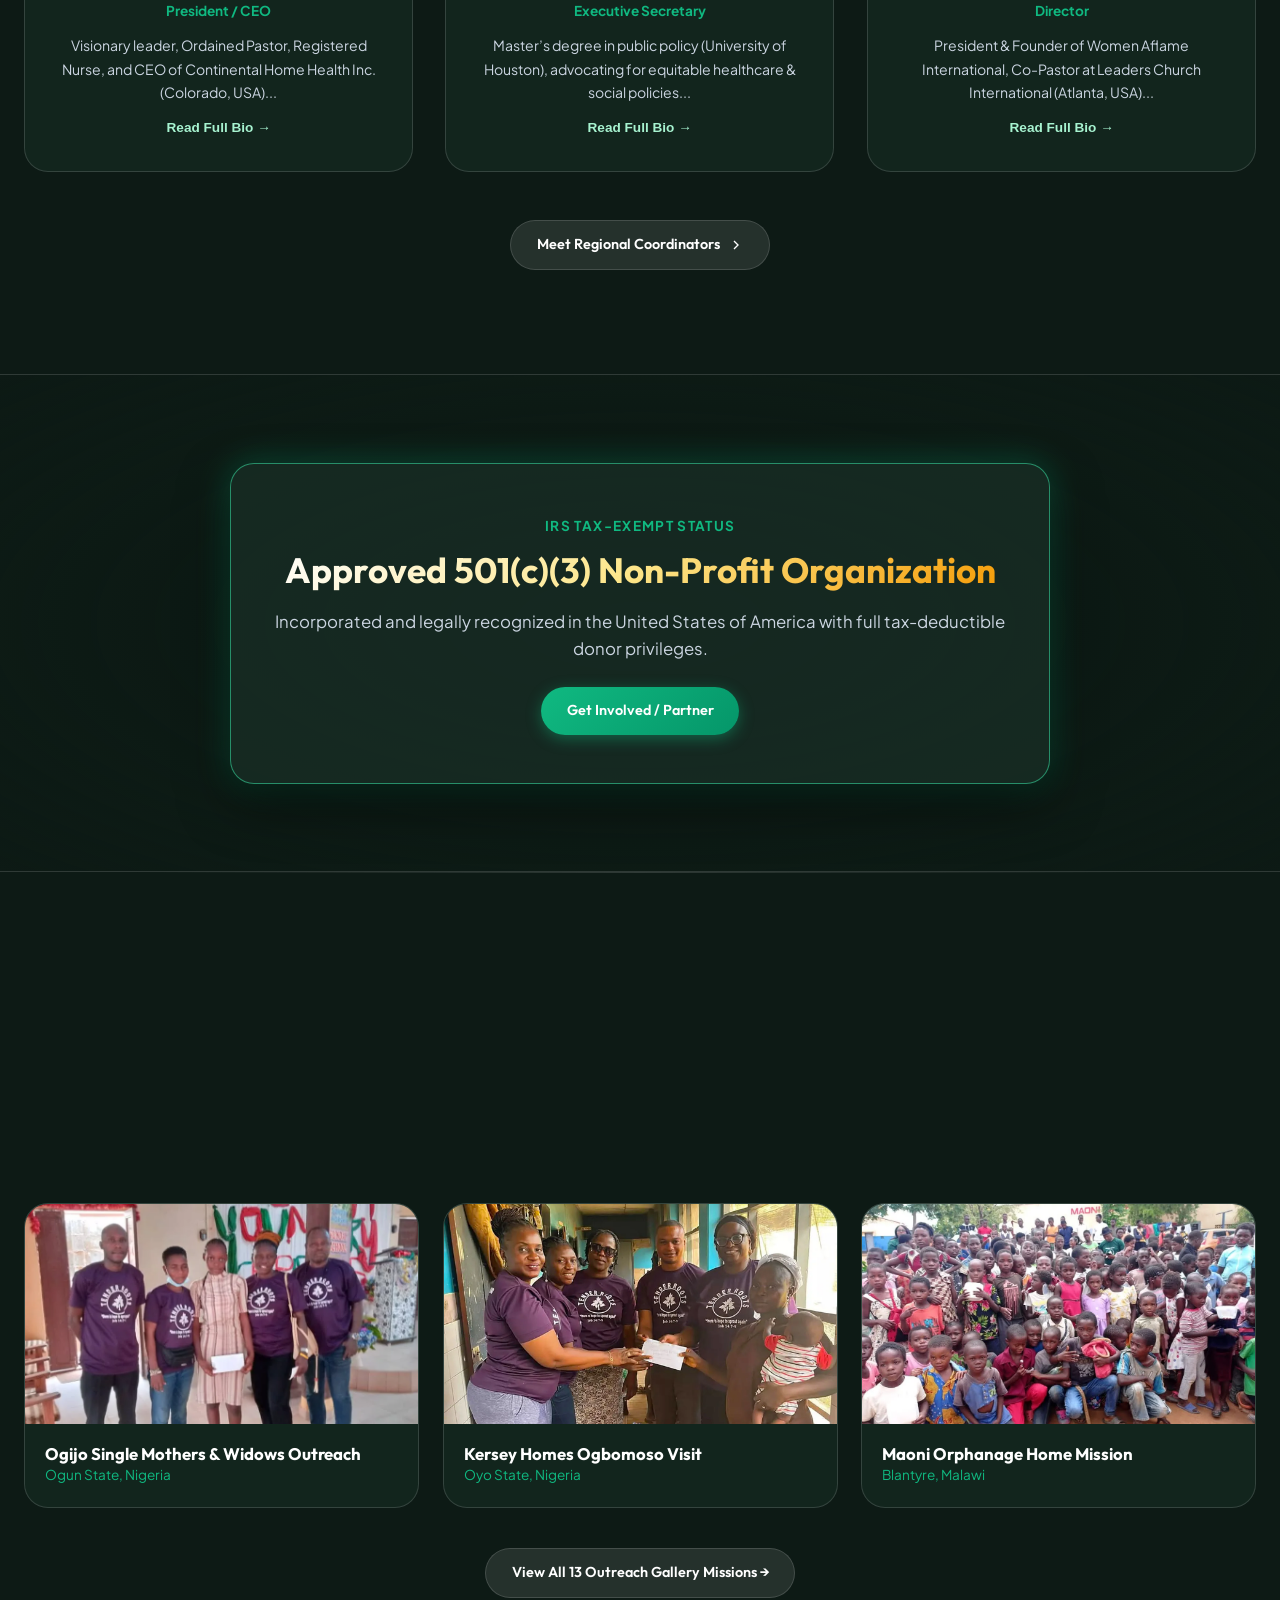
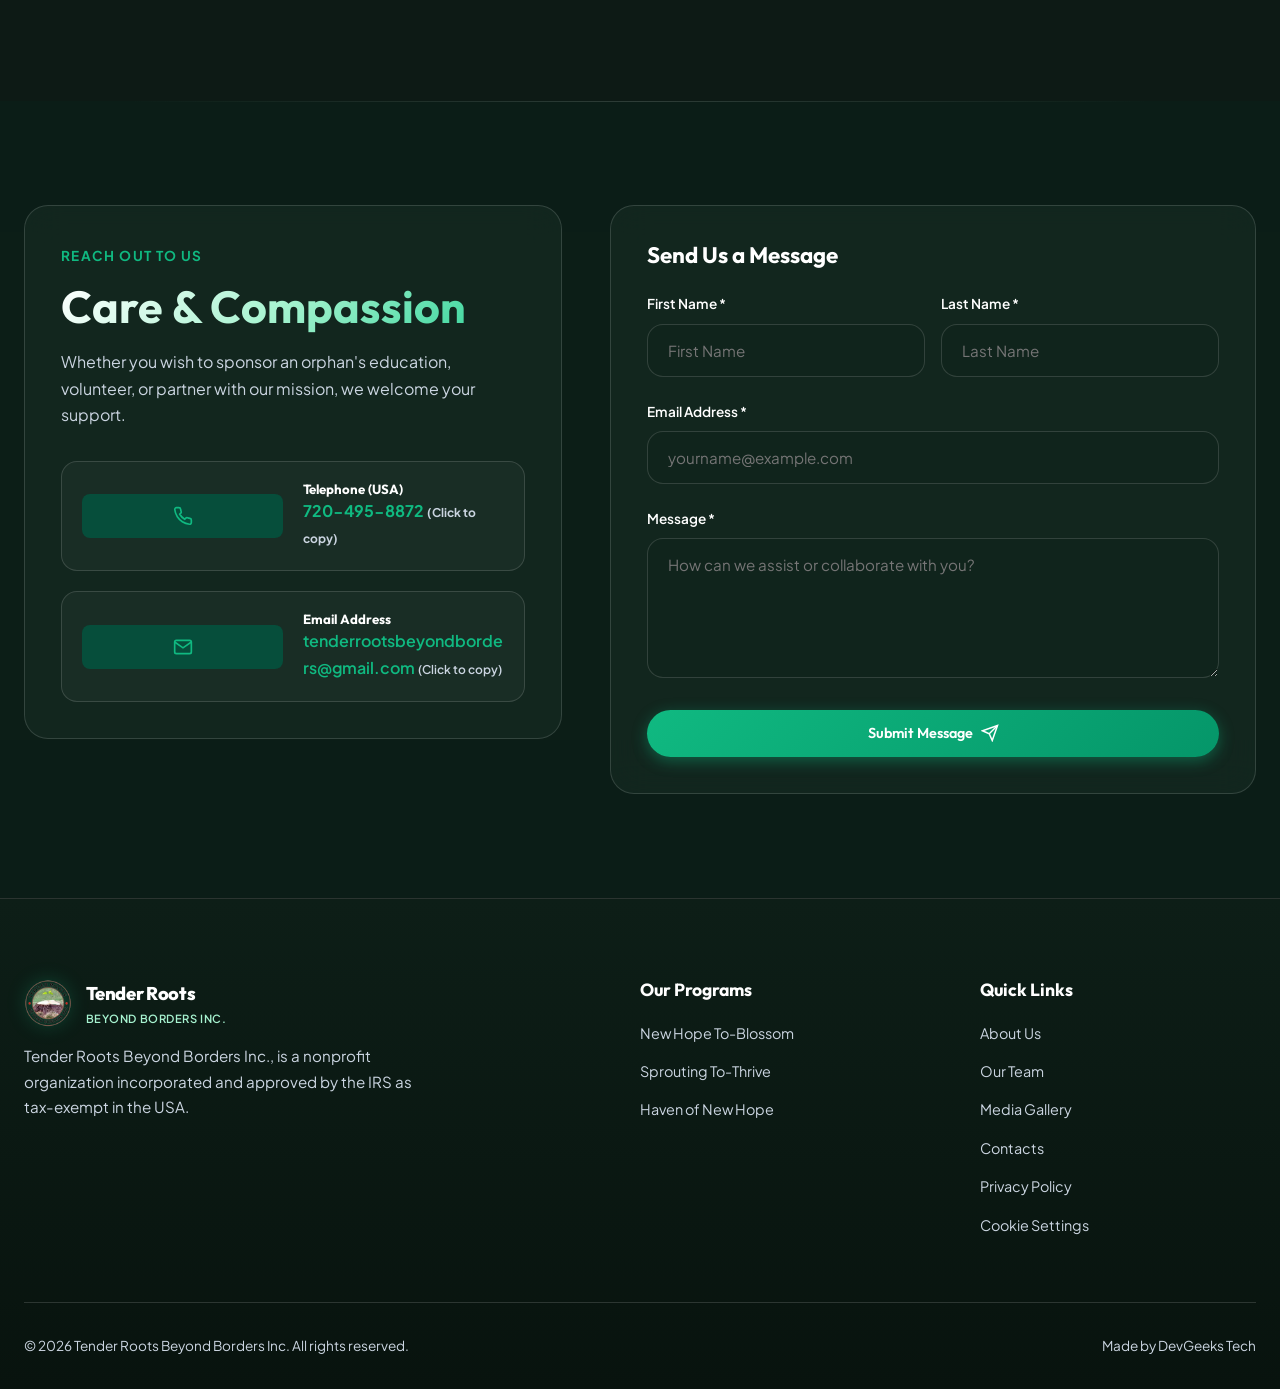
==== commit 3ae41670: "fix: use solid ultra-bright vibrant colors and luminous glow for rotating hero phrases" ====
--- a/index.html
+++ b/index.html
@@ -35,7 +35,7 @@
     content="IRS-approved 501(c)(3) nonprofit creating opportunities for new hope across the USA, Nigeria, and Malawi.">
   <meta name="twitter:image" content="https://tenderrootsbeyondborders.org/images/tr_logo.webp">
 
-  <link rel="stylesheet" href="styles.css?v=13">
+  <link rel="stylesheet" href="styles.css?v=14">
   <!-- Preconnect to Flutterwave Gateway Servers -->
   <link rel="preconnect" href="https://checkout.flutterwave.com">
   <link rel="preconnect" href="https://api.flutterwave.com">
@@ -241,8 +241,7 @@
 
       <h1 class="hero-title">
         Empowering Lives with the <br>
-        <span class="hero-rotator-wrap"><span class="hero-rotator-text" id="hero-rotating-word">Hope to Sprout
-            Again</span></span>
+        <span class="hero-rotator-wrap"><span class="hero-rotator-text rotator-gold" id="hero-rotating-word">Hope to Sprout Again</span></span>
       </h1>
 
       <p class="hero-subtitle">
@@ -804,7 +803,7 @@
     </div>
   </footer>
 
-  <script src="script.js?v=6"></script>
+  <script src="script.js?v=7"></script>
 </body>
 
 </html>
--- a/styles.css
+++ b/styles.css
@@ -726,15 +726,36 @@
 }
 .hero-rotator-text {
   display: inline-block;
-  background: linear-gradient(135deg, #FFF6D1 0%, #FDE047 22%, #F59E0B 58%, #EA580C 100%);
-  background-size: 200% auto;
-  -webkit-background-clip: text;
-  background-clip: text;
-  -webkit-text-fill-color: transparent;
-  filter: drop-shadow(0 2px 14px rgba(245, 158, 11, 0.5));
-  animation: textShimmer 5s ease-in-out infinite;
-  transition: transform 0.35s cubic-bezier(0.16, 1, 0.3, 1), opacity 0.35s ease;
-  font-weight: 800;
+  font-weight: 850;
+  letter-spacing: -0.01em;
+  color: #FFE600;
+  text-shadow: 0 2px 6px rgba(0, 0, 0, 0.92), 0 0 28px rgba(255, 230, 0, 0.85);
+  transition: transform 0.35s cubic-bezier(0.16, 1, 0.3, 1), opacity 0.35s ease, color 0.3s ease, text-shadow 0.3s ease;
+  -webkit-text-fill-color: initial !important;
+  background: none !important;
+  filter: none !important;
+}
+
+/* Vibrant Bright Neon Colors for Each Rotator Mission */
+.hero-rotator-text.rotator-gold {
+  color: #FFE600 !important;
+  text-shadow: 0 2px 6px rgba(0, 0, 0, 0.95), 0 0 28px rgba(255, 230, 0, 0.9) !important;
+}
+.hero-rotator-text.rotator-cyan {
+  color: #00F0FF !important;
+  text-shadow: 0 2px 6px rgba(0, 0, 0, 0.95), 0 0 28px rgba(0, 240, 255, 0.9) !important;
+}
+.hero-rotator-text.rotator-mint {
+  color: #00FF88 !important;
+  text-shadow: 0 2px 6px rgba(0, 0, 0, 0.95), 0 0 28px rgba(0, 255, 136, 0.9) !important;
+}
+.hero-rotator-text.rotator-orange {
+  color: #FFAA00 !important;
+  text-shadow: 0 2px 6px rgba(0, 0, 0, 0.95), 0 0 28px rgba(255, 170, 0, 0.9) !important;
+}
+.hero-rotator-text.rotator-pink {
+  color: #FF3388 !important;
+  text-shadow: 0 2px 6px rgba(0, 0, 0, 0.95), 0 0 28px rgba(255, 51, 136, 0.9) !important;
 }
 .hero-rotator-text.fade-out {
   opacity: 0;
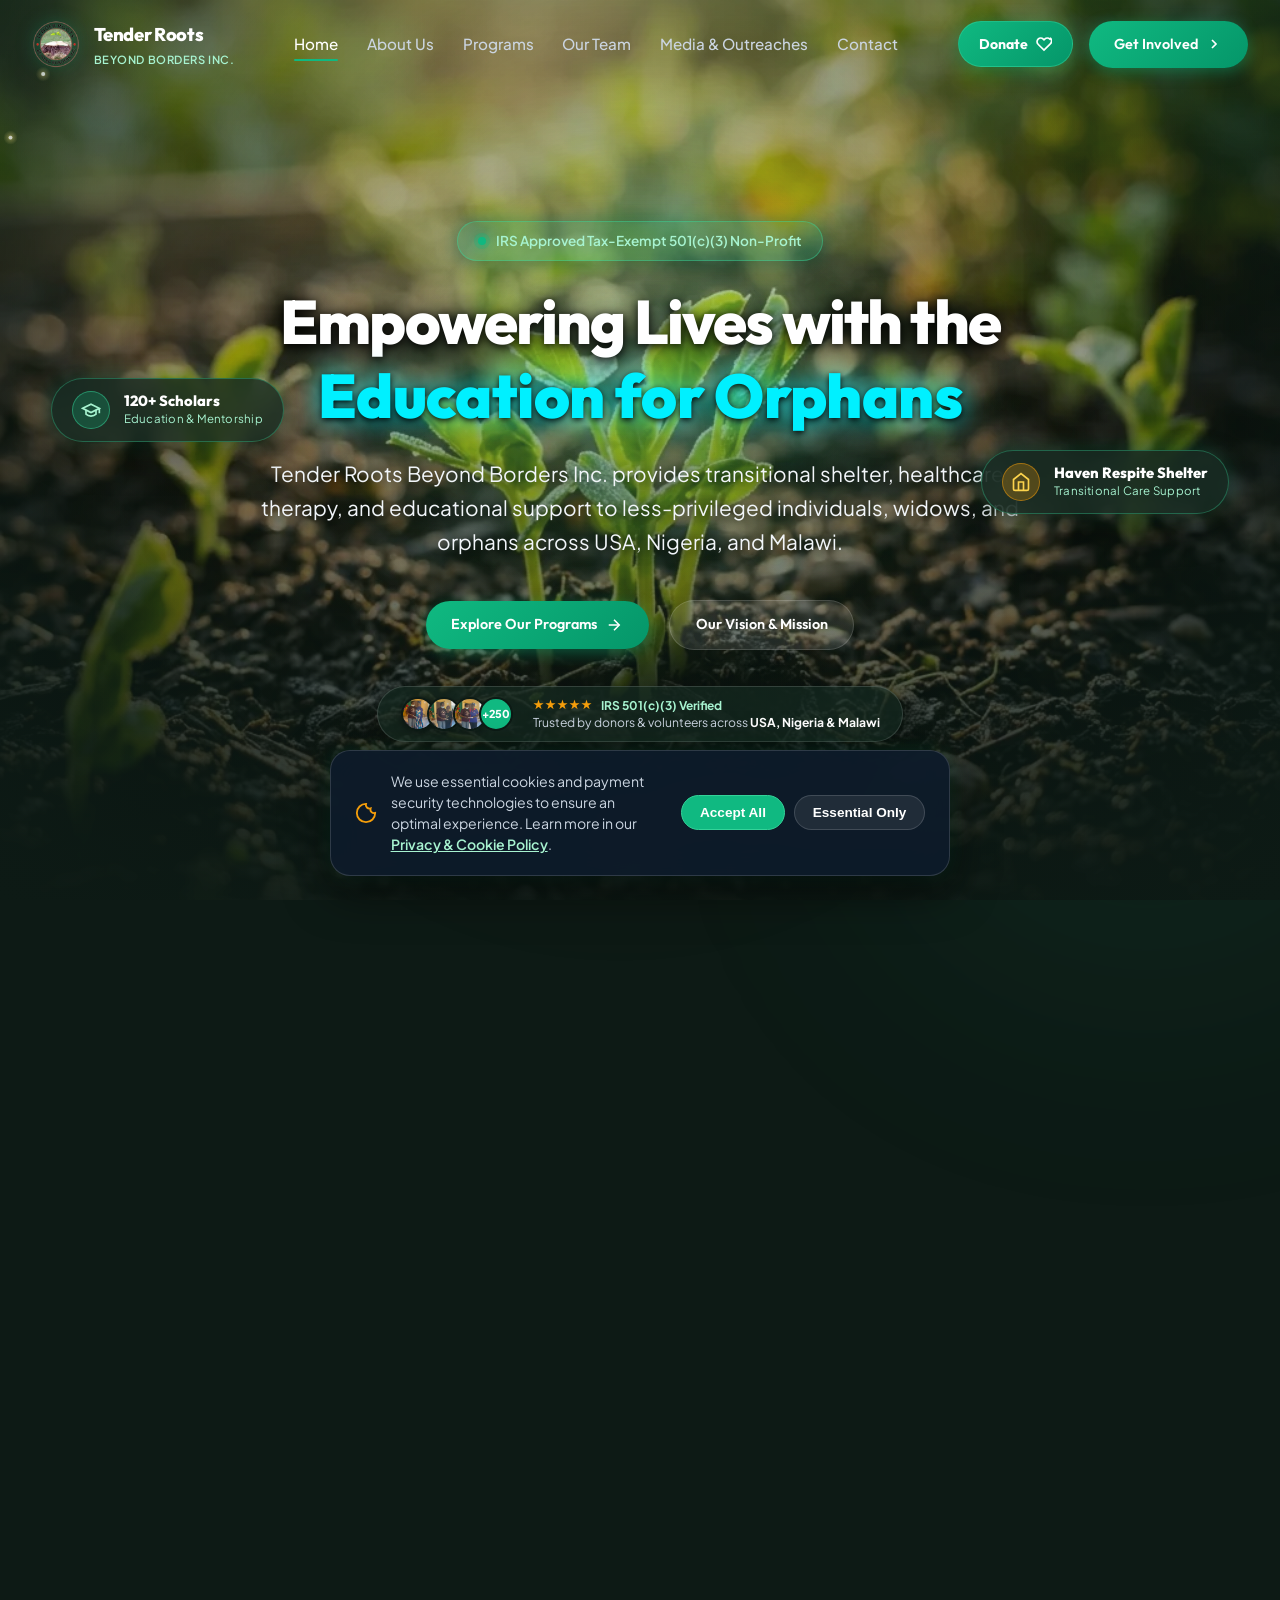
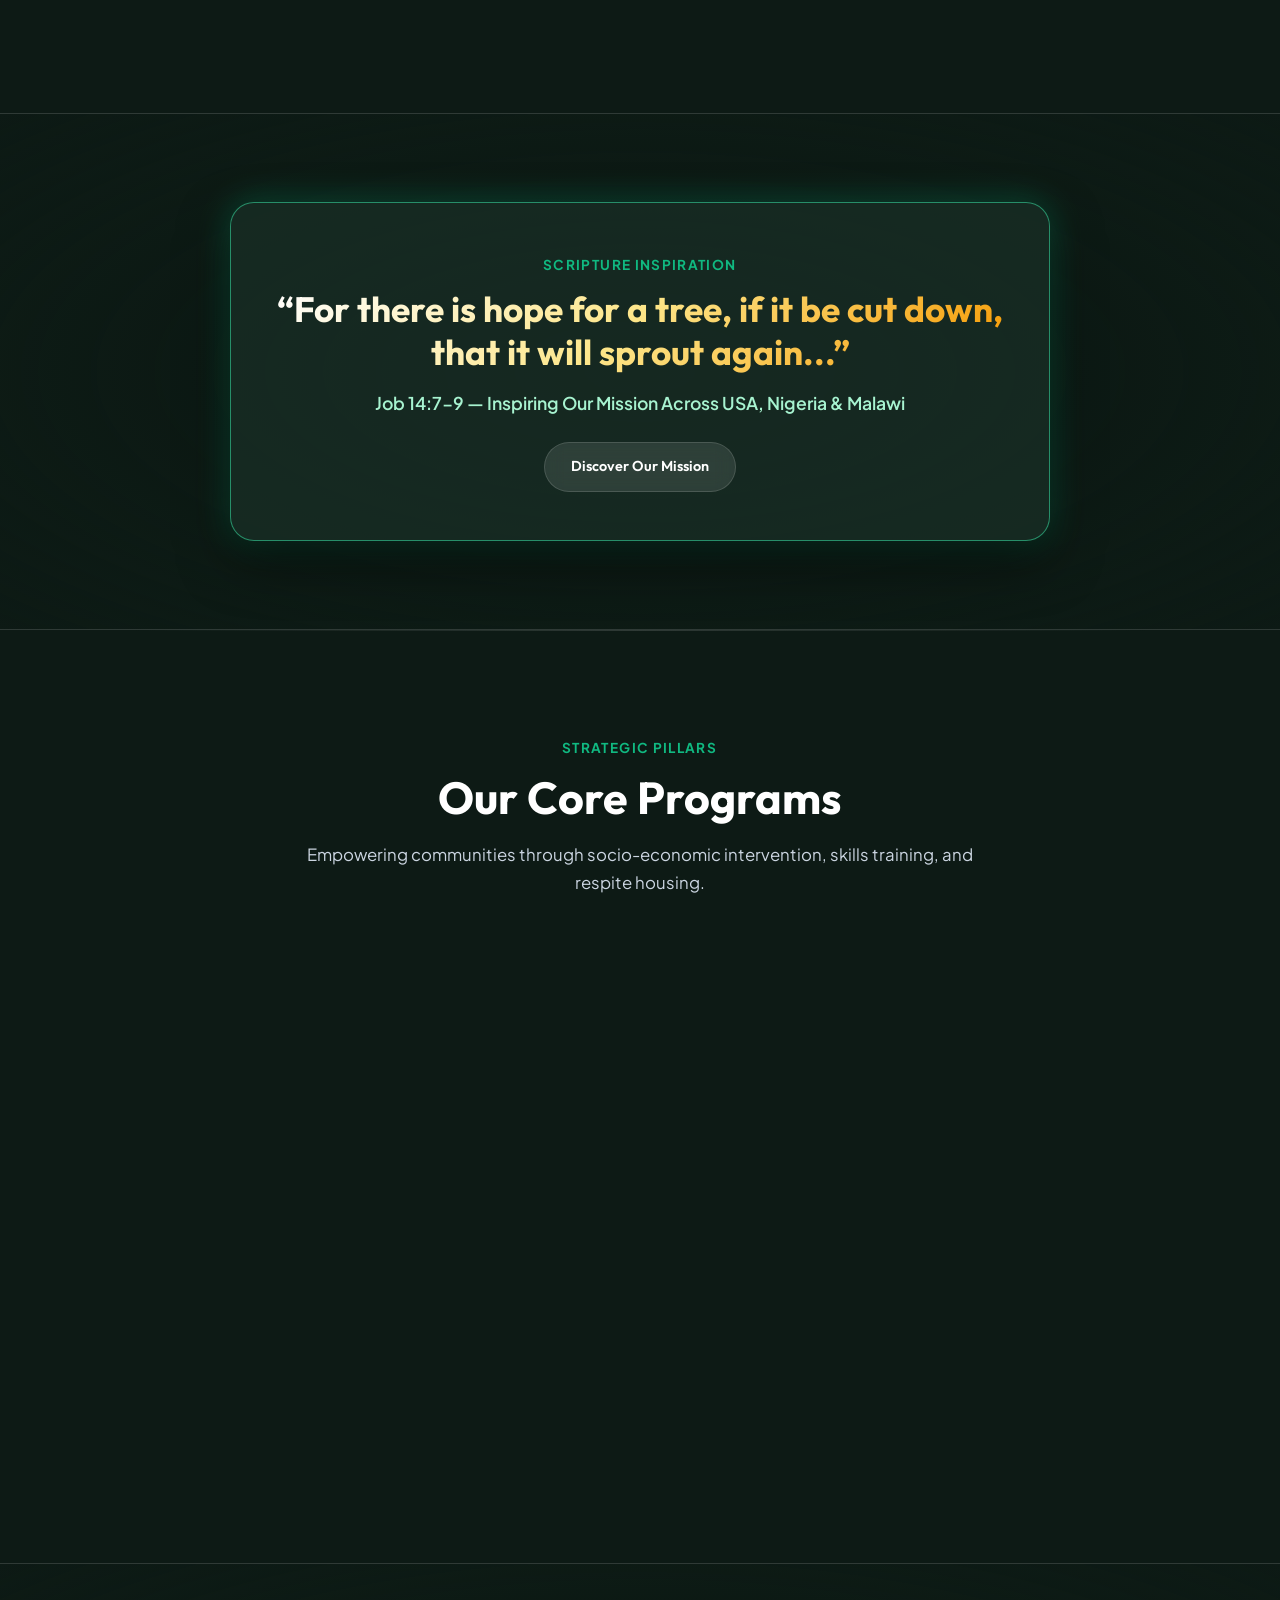
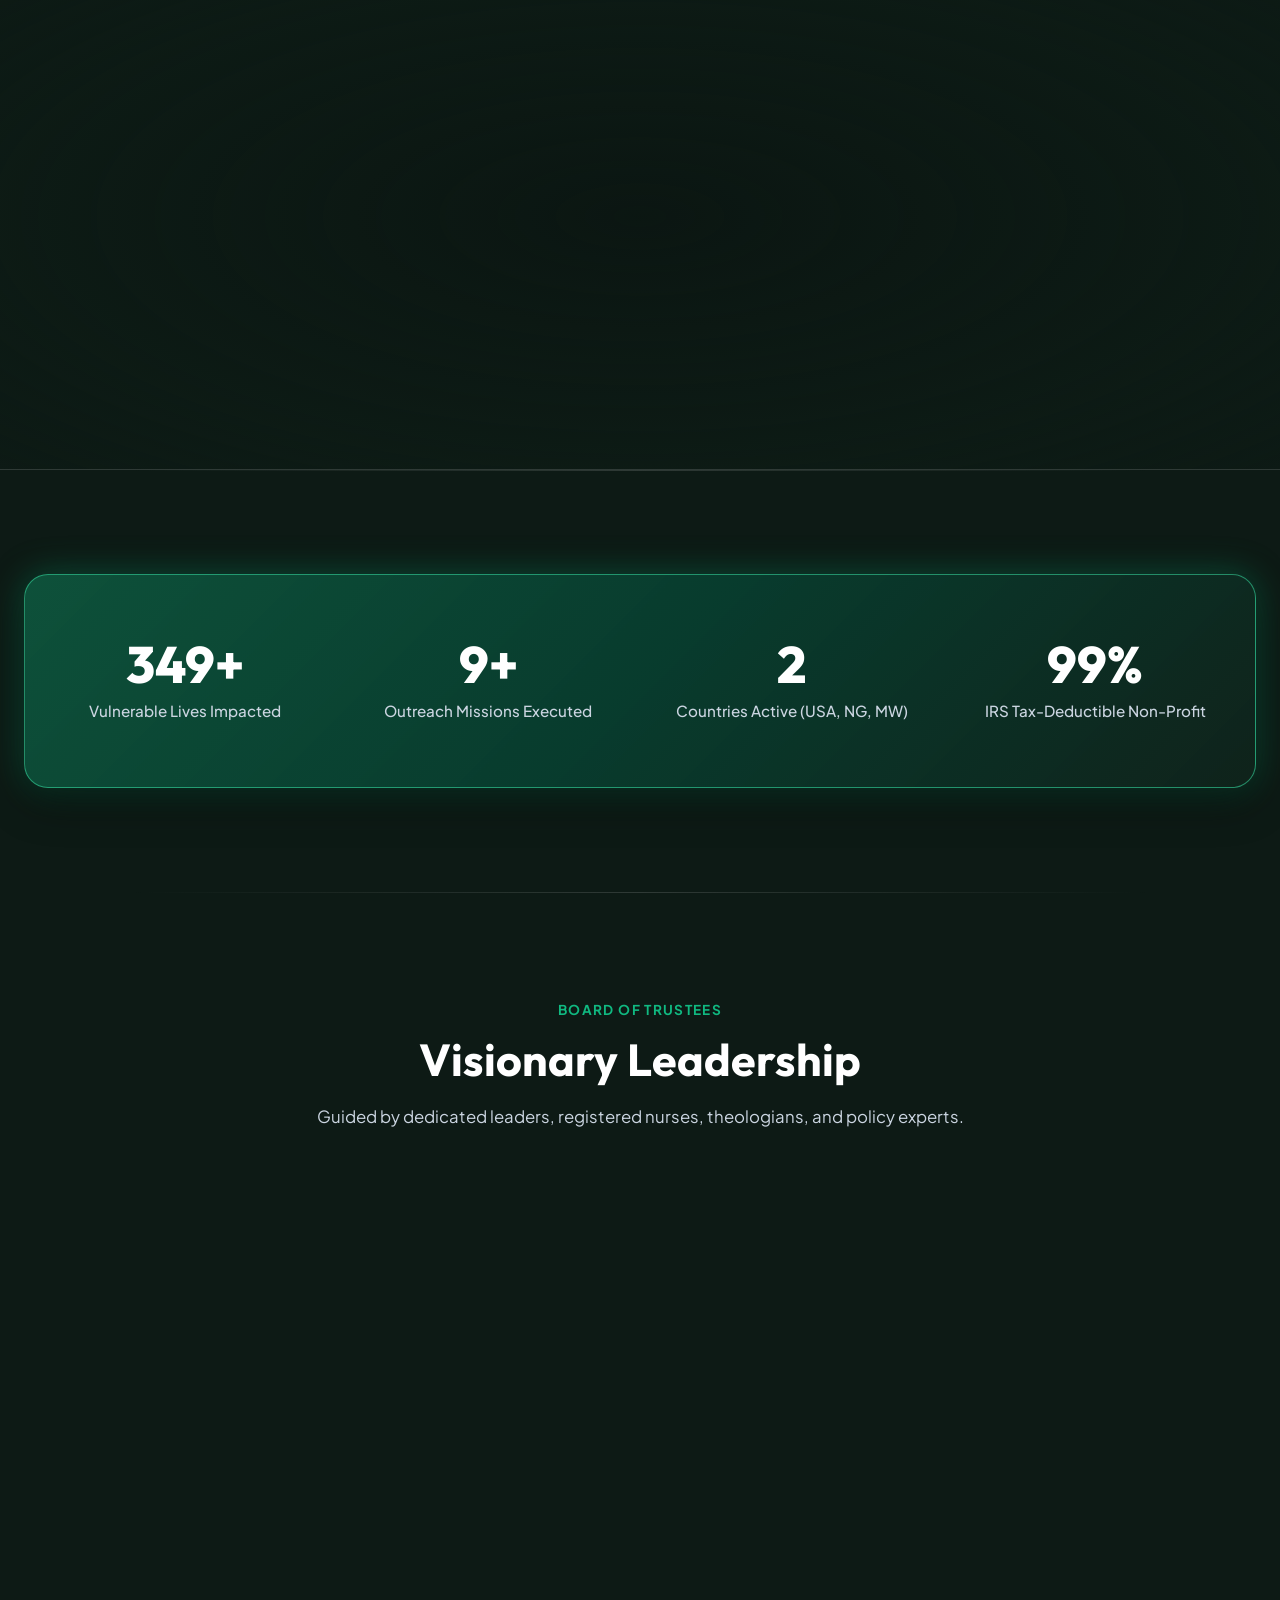
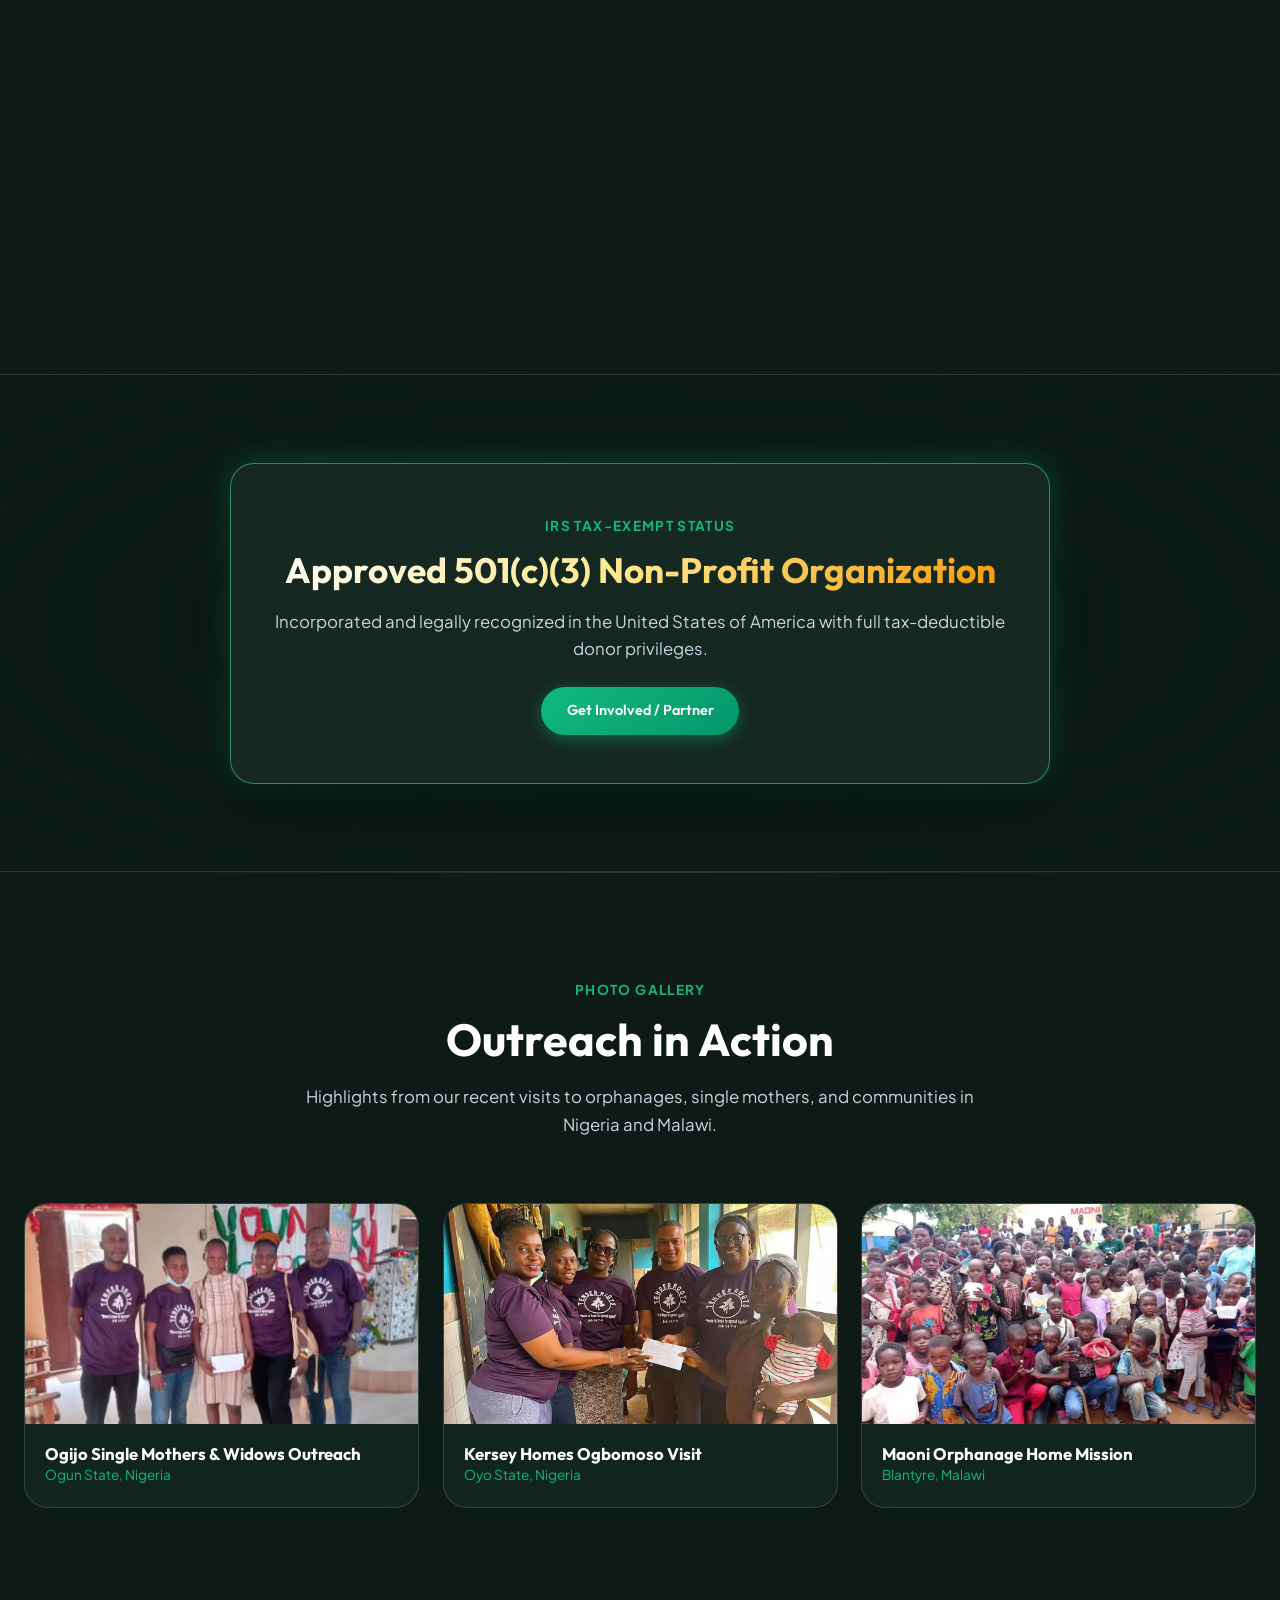
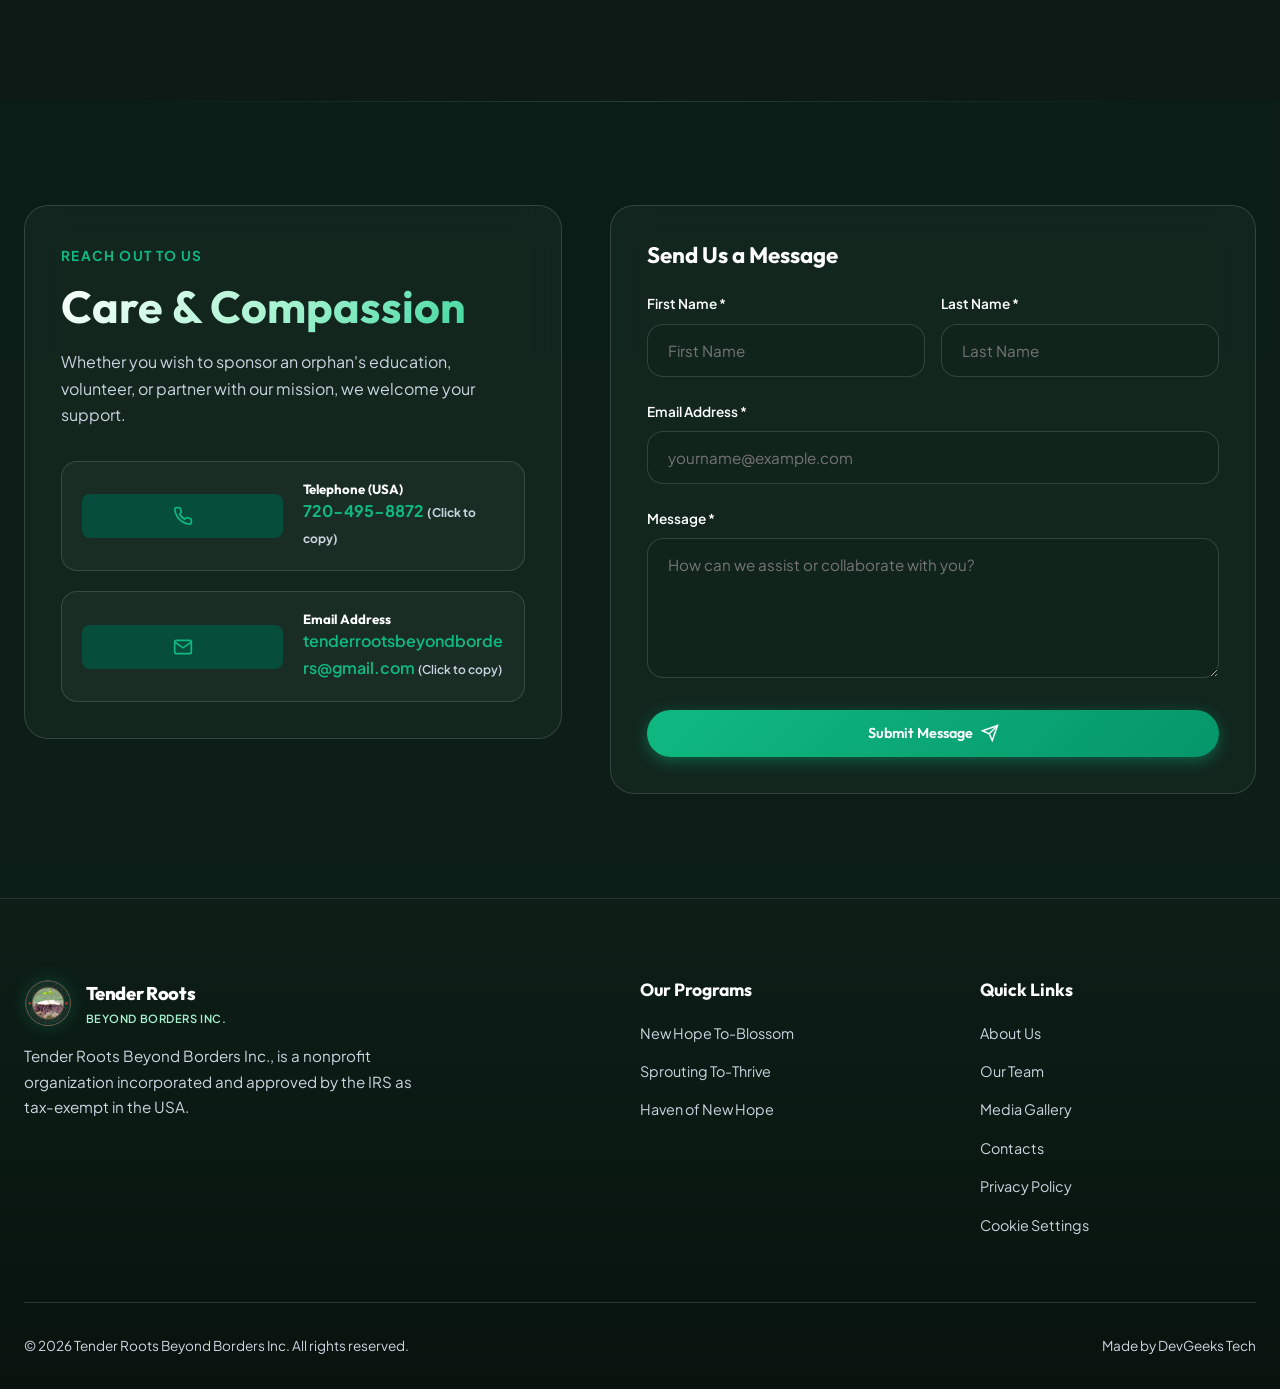
==== commit e13fbc99: "fix: prevent 404 console errors for dynamic team and media loaders on static/local dev servers" ====
--- a/index.html
+++ b/index.html
@@ -803,7 +803,7 @@
     </div>
   </footer>
 
-  <script src="script.js?v=7"></script>
+  <script src="script.js?v=8"></script>
 </body>
 
 </html>
